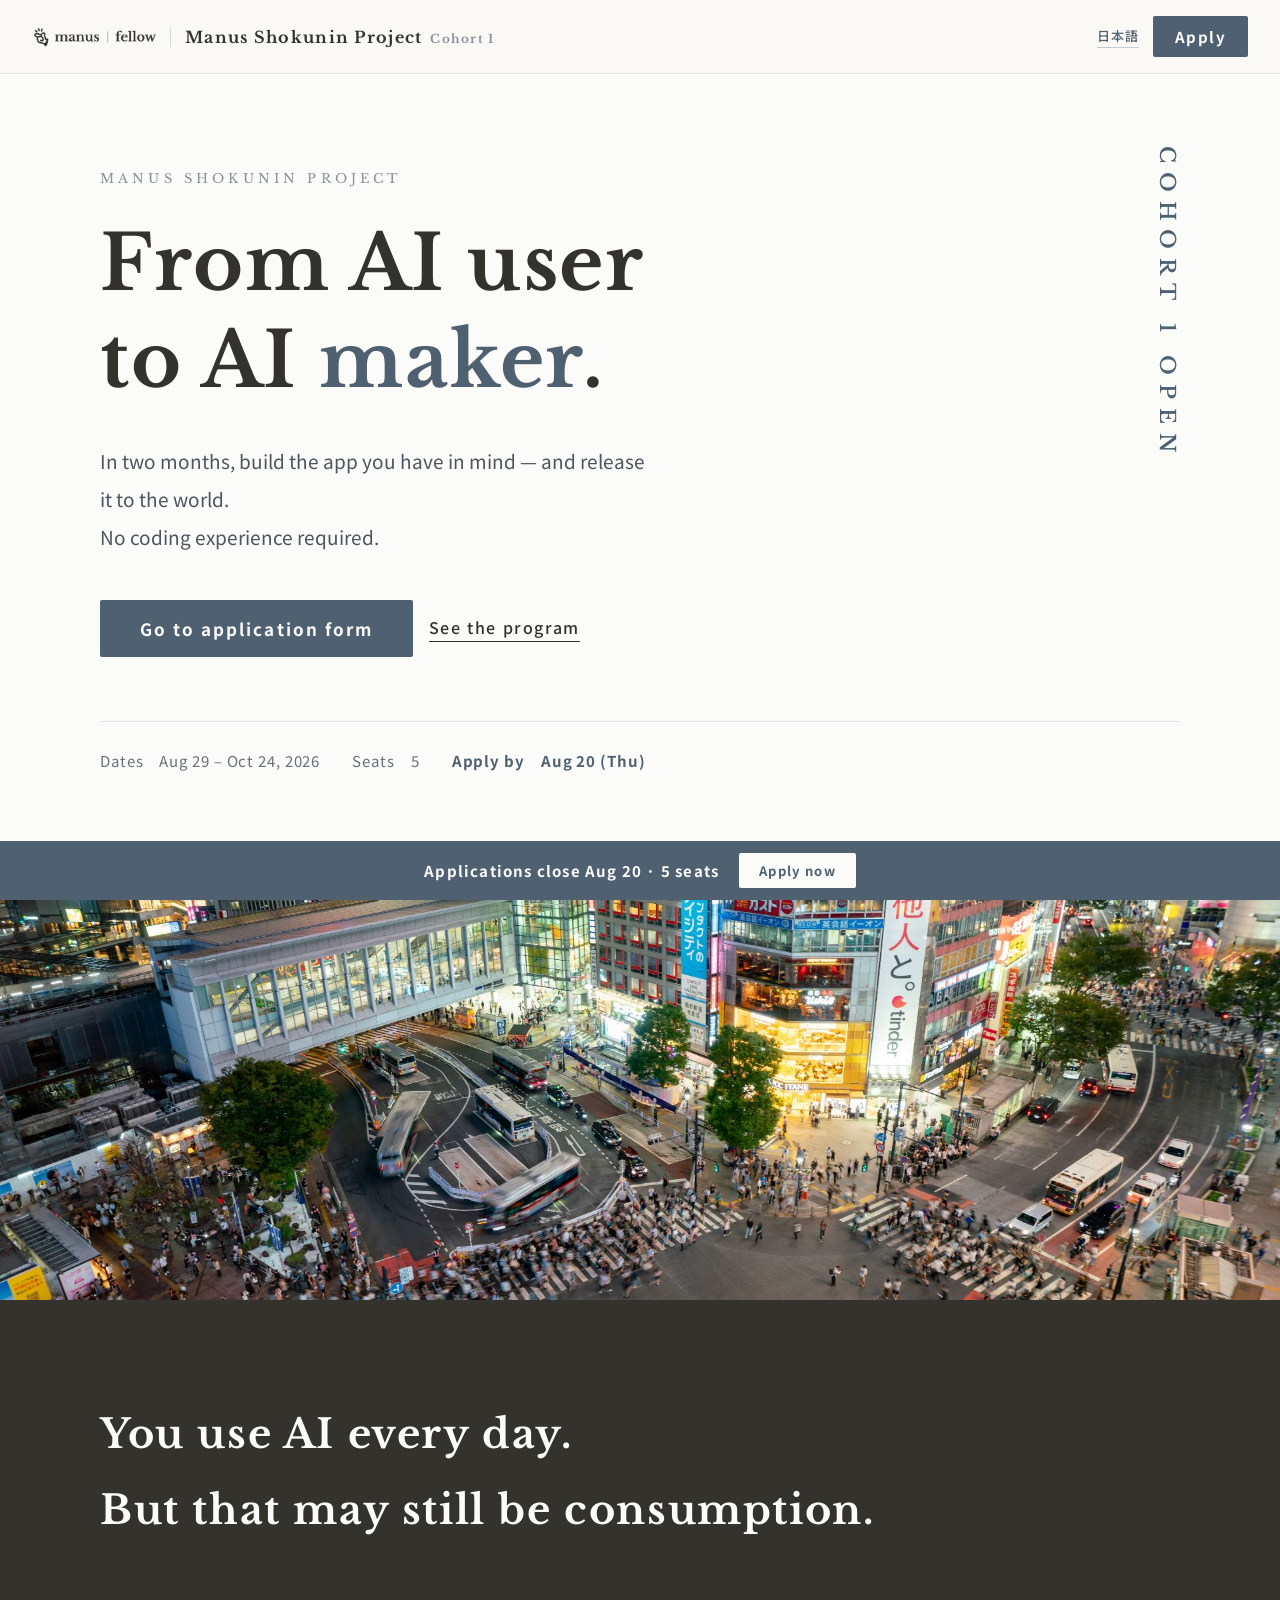
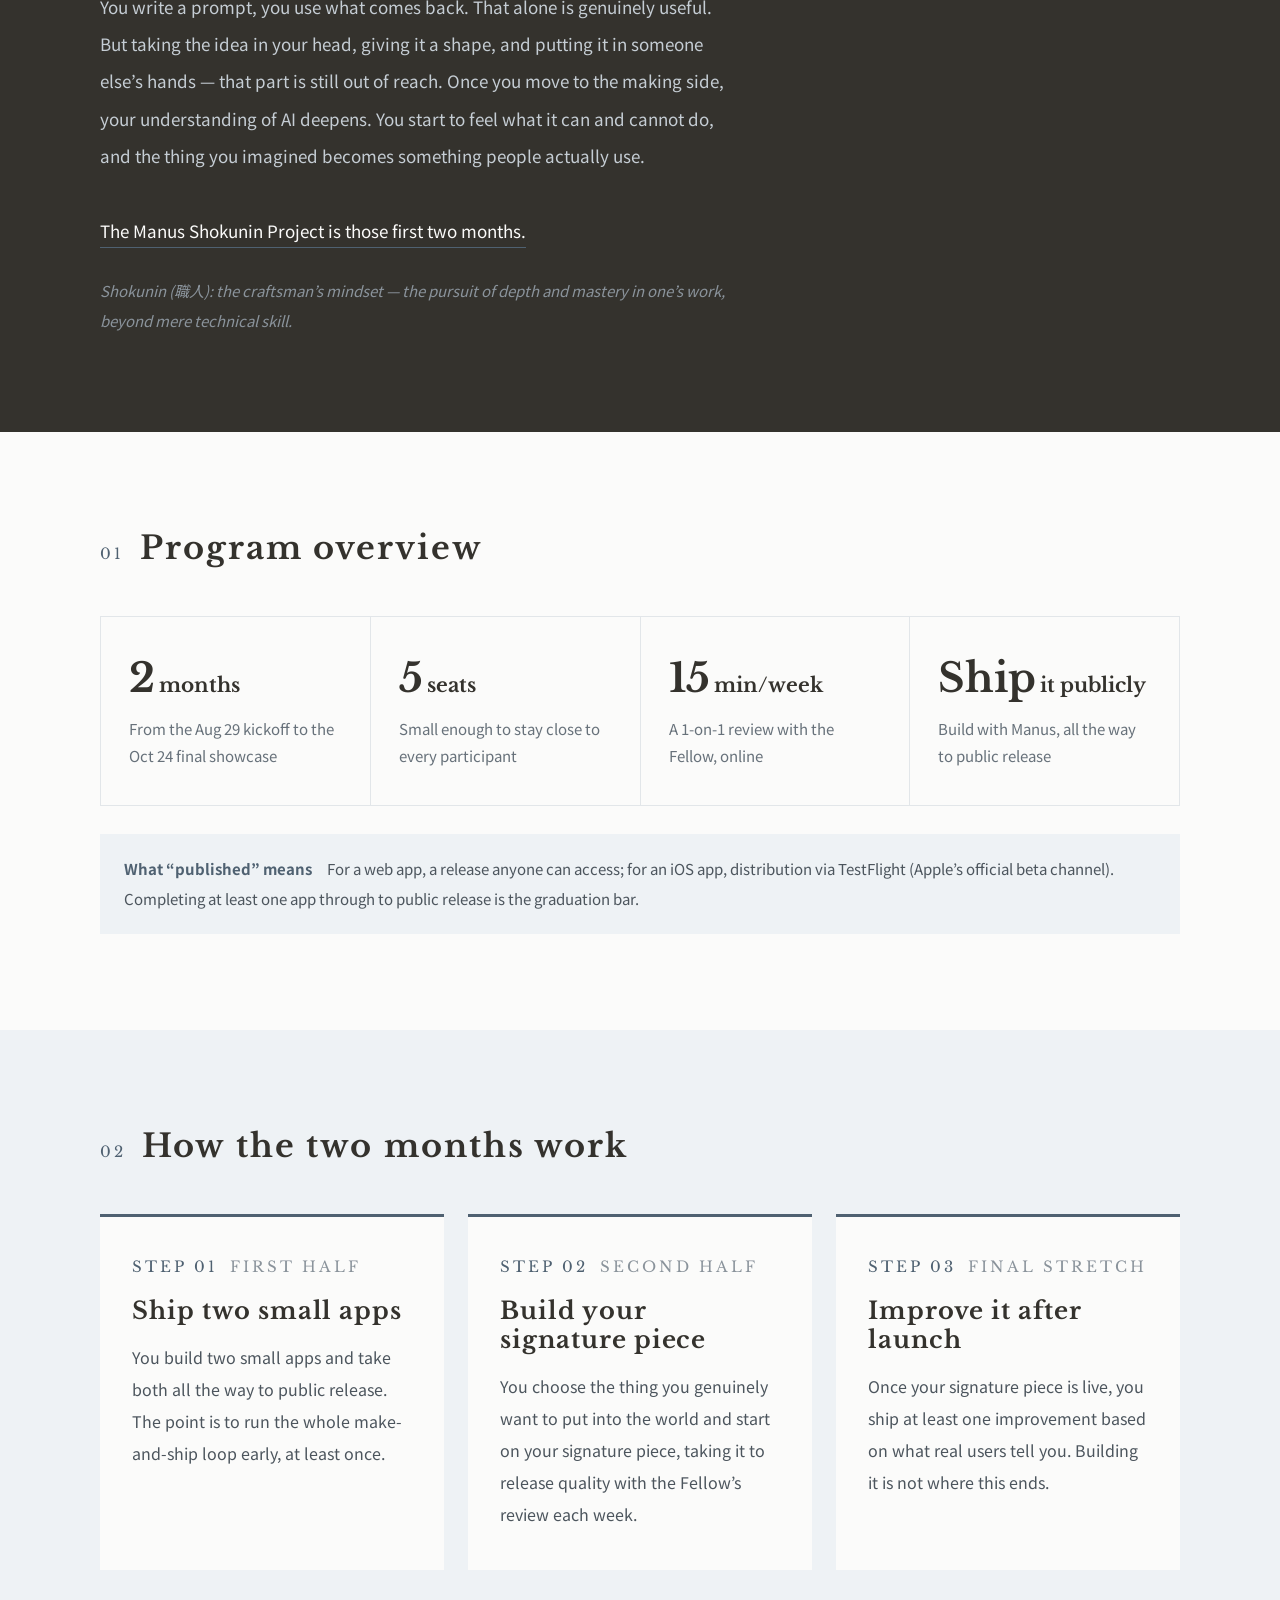
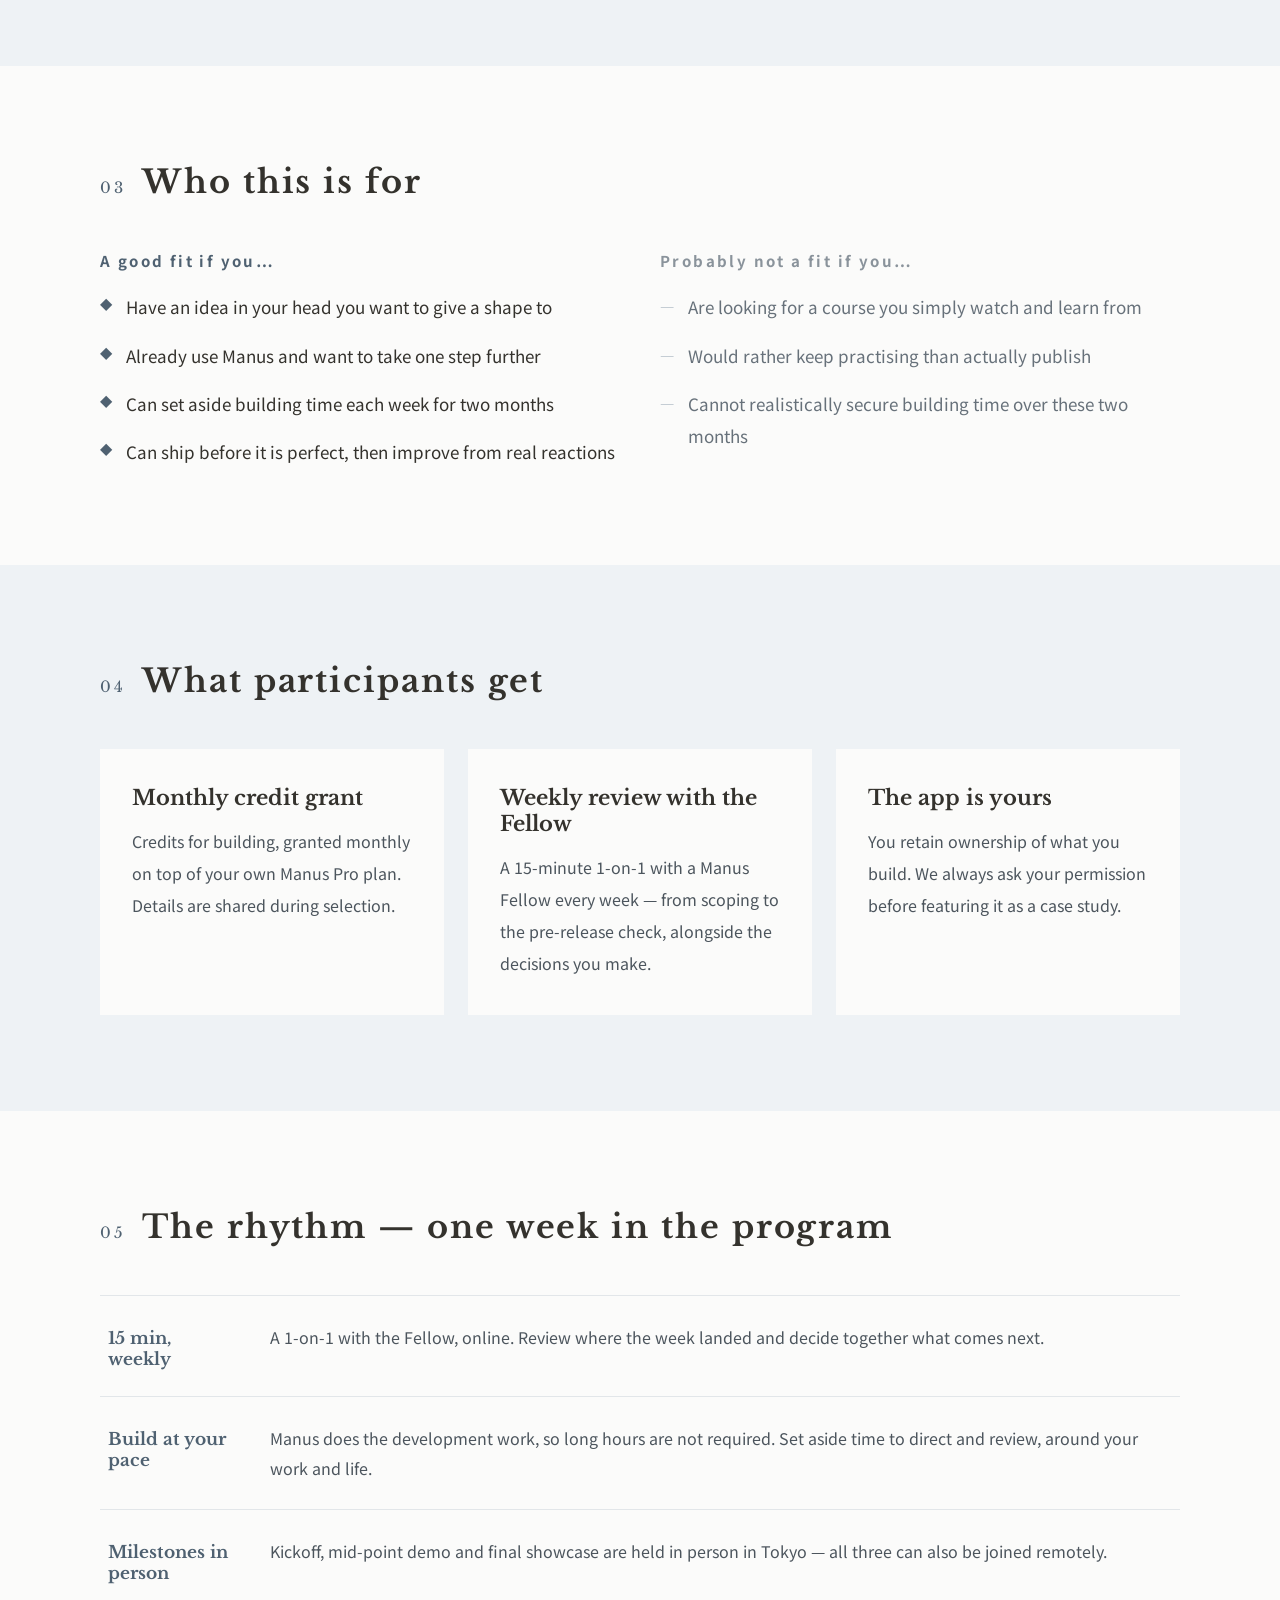
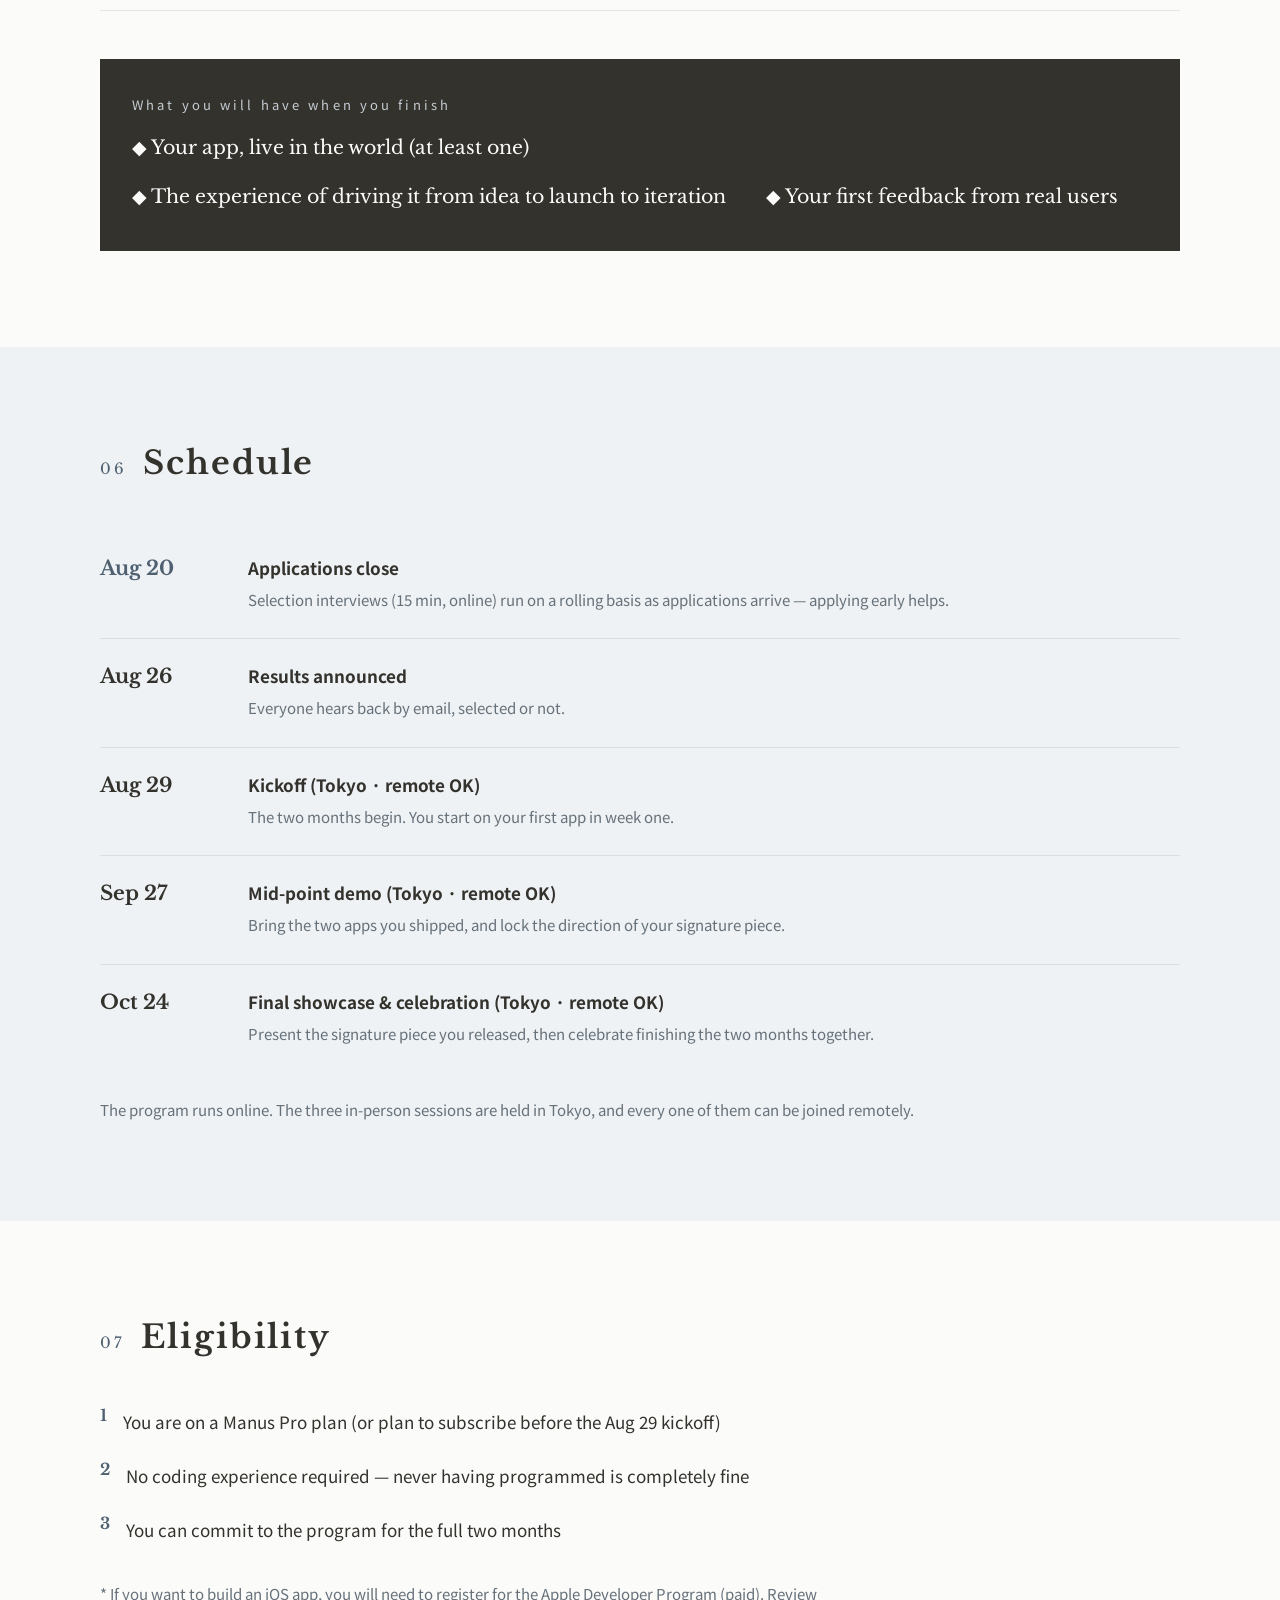
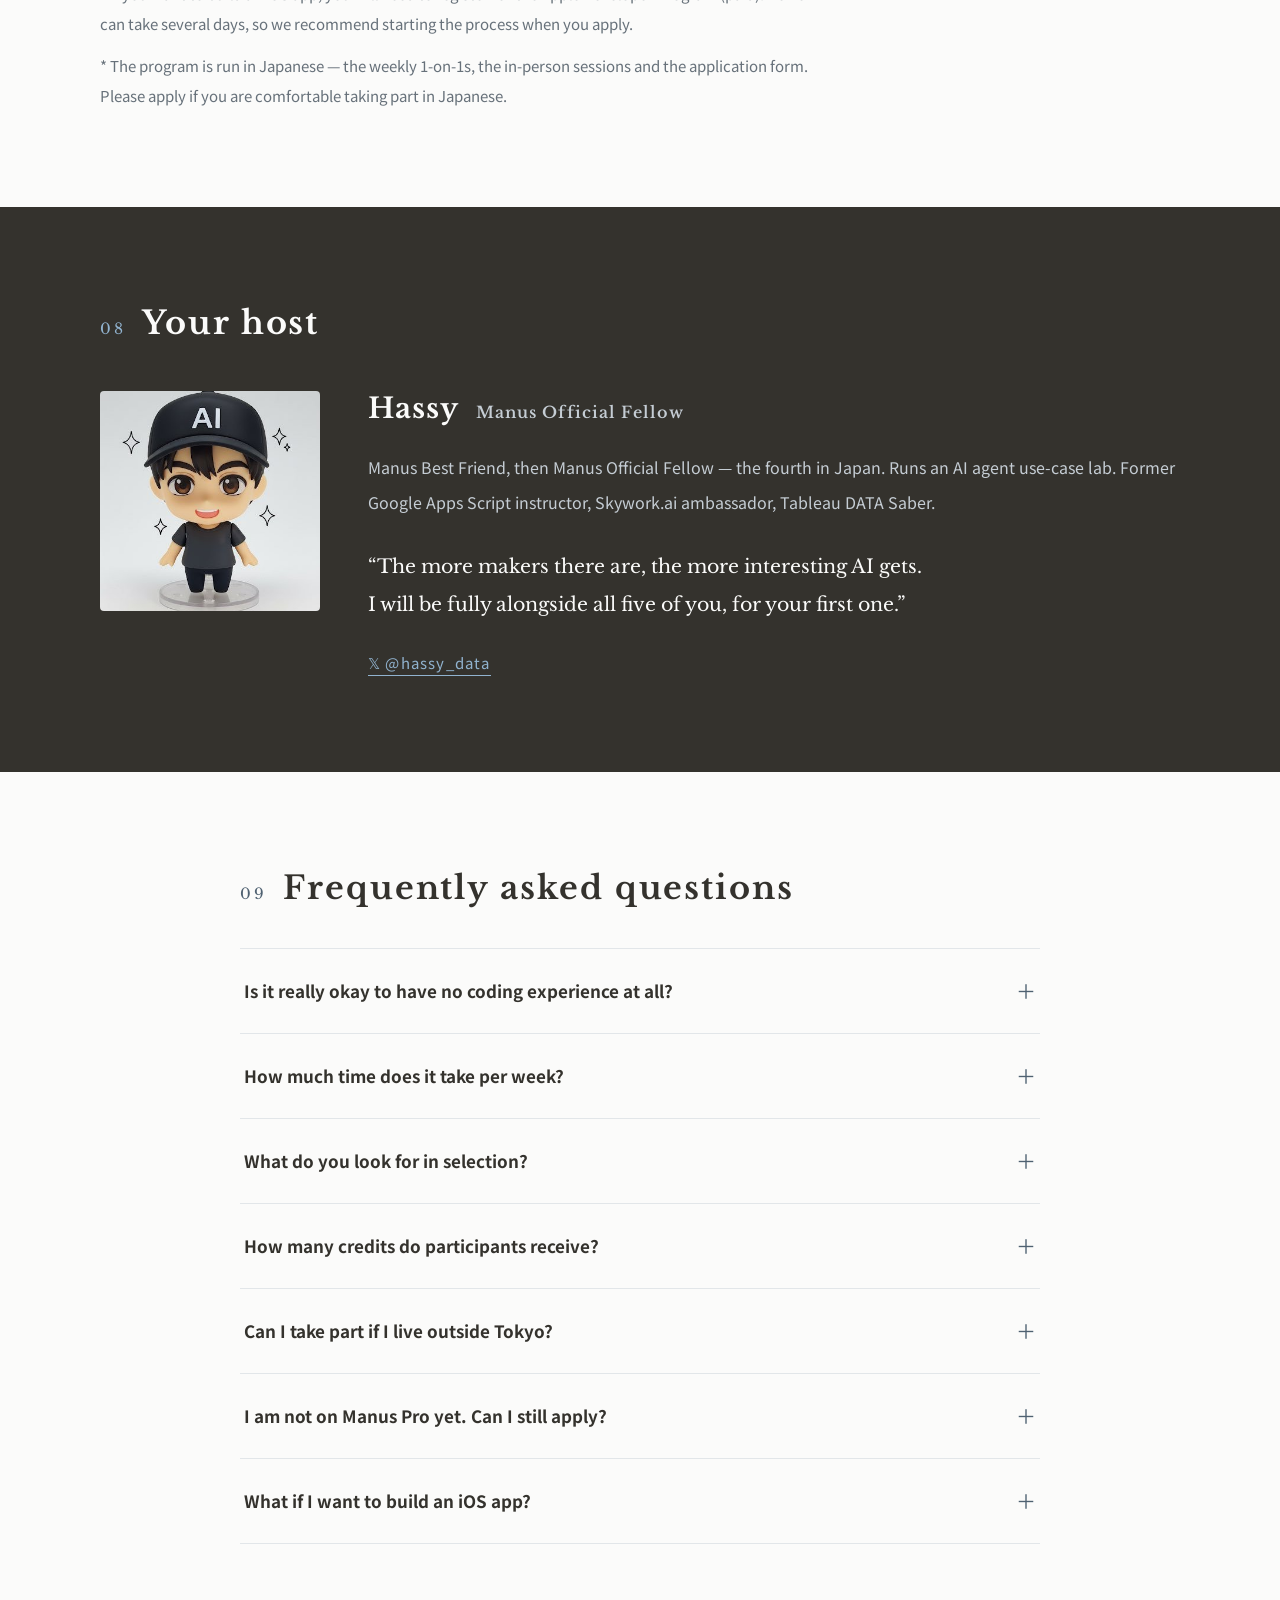
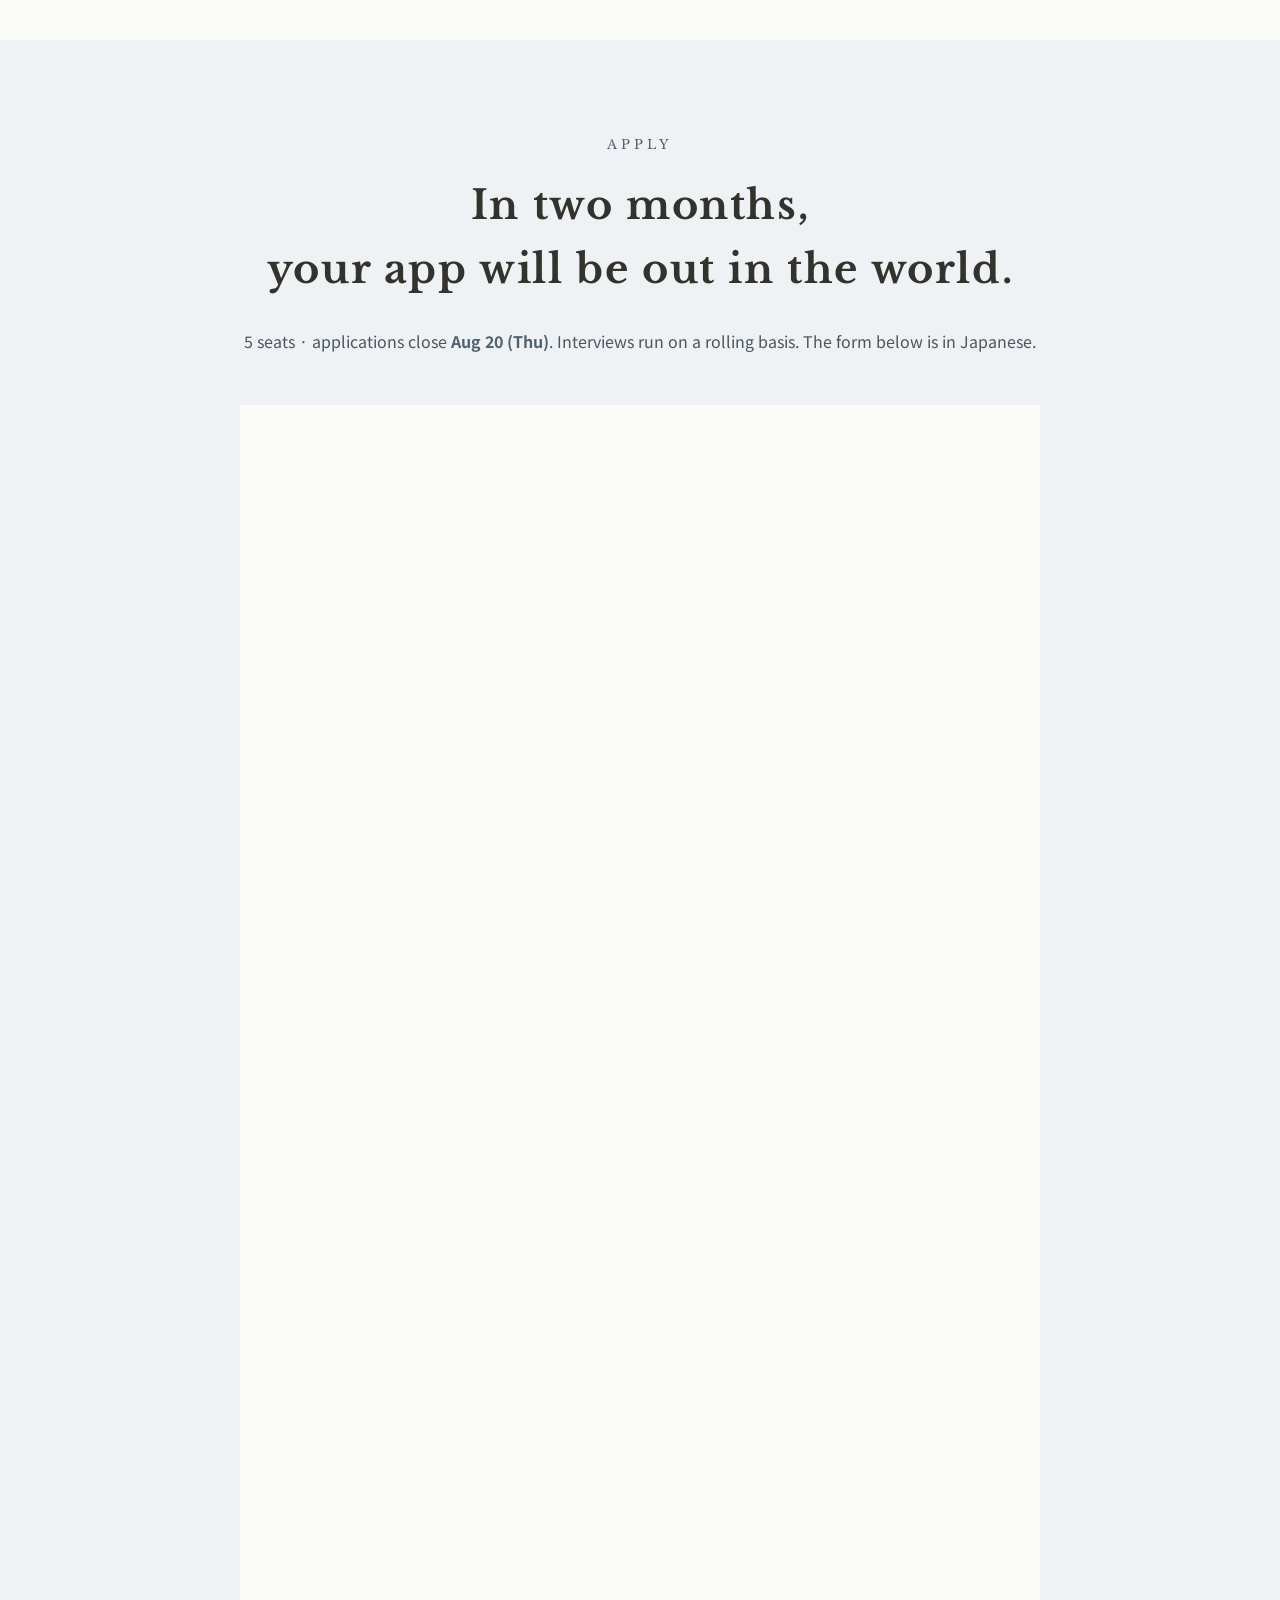
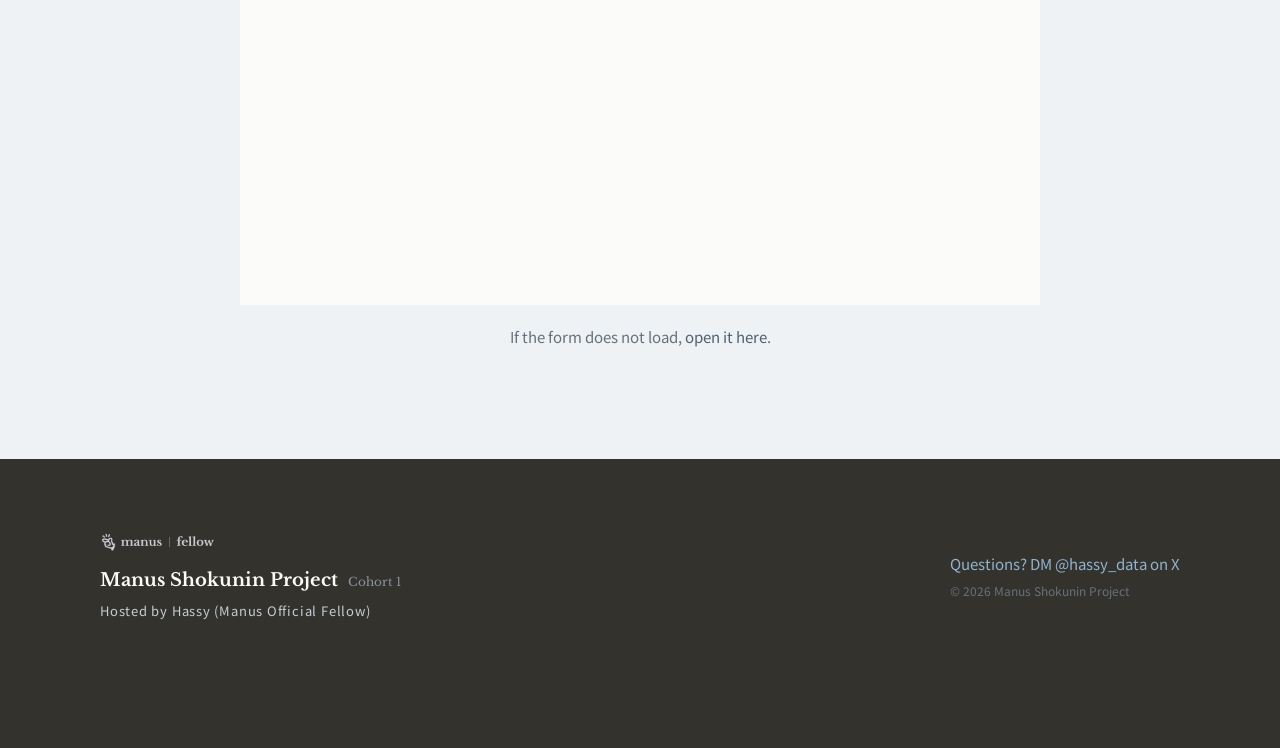
==== en/index.html @ e43faadc "英語版ページを追加し、言語切替を設置（Manus側リクエスト対応） - en/index.html: 全セクションの英語版を追加。提出済み英語提案書の用語に統一   （signature piece " ====
<!DOCTYPE html>
<html lang="en">
<head>
<meta charset="utf-8">
<meta name="viewport" content="width=device-width, initial-scale=1">
<title>Manus Shokunin Project (Cohort 1) — Build an app in two months, and ship it</title>
<meta name="description" content="No coding experience needed. A small-cohort program (5 seats) where you build an app with Manus over two months and ship it publicly. Applications close Aug 20.">
<!-- OGP: デプロイ後、og:url と og:image を公開URLの絶対URLに書き換えること -->
<meta property="og:type" content="website">
<meta property="og:title" content="Manus Shokunin Project (Cohort 1) — Build an app in two months, and ship it">
<meta property="og:description" content="No coding experience needed. A small-cohort program (5 seats) where you build an app with Manus over two months and ship it publicly. Applications close Aug 20.">
<meta property="og:url" content="https://haassy.github.io/shokunin-lp/en/">
<meta property="og:image" content="https://haassy.github.io/shokunin-lp/assets/og-image.jpg">
<meta name="twitter:card" content="summary_large_image">
<link rel="icon" href="../assets/favicon.svg" type="image/svg+xml">
<link rel="preconnect" href="https://fonts.googleapis.com">
<link rel="preconnect" href="https://fonts.gstatic.com" crossorigin>
<link rel="stylesheet" href="https://fonts.googleapis.com/css2?family=Shippori+Mincho+B1:wght@600;700;800&family=Noto+Sans+JP:wght@400;500;700&family=Libre+Baskerville:wght@400;700&display=swap">
<style>
html { scroll-behavior: smooth; }
body { margin: 0; background: #FBFBFA; color: #34322D; font-family: 'Noto Sans JP', sans-serif; -webkit-font-smoothing: antialiased; }
a { color: #4F6171; text-decoration: none; }
a:hover { color: #3A4855; }
details > summary { list-style: none; cursor: pointer; }
details > summary::-webkit-details-marker { display: none; }
details[open] .faq-plus { transform: rotate(45deg); }
@media (max-width: 860px) {
  .hero-vertical { display: none; }
  .hero-h1 { padding-right: 0 !important; }
}
@media (max-width: 640px) {
  [style*="padding: 96px 32px"], [style*="padding:96px 32px"] { padding: 56px 20px !important; }
  [style*="padding: 56px 32px"], [style*="padding:56px 32px"] { padding: 40px 20px !important; }
  .site-header { padding: 12px 20px !important; }
  .header-logo, .header-divider { display: none !important; }
  .header-title { font-size: 15px !important; }
  .header-cta { padding: 8px 14px !important; font-size: 12px !important; }
  [style*="position: fixed; bottom: 0"] { gap: 12px !important; padding: 10px 12px !important; }
  [style*="position: fixed; bottom: 0"] span { font-size: 13px !important; }
  [style*="position: fixed; bottom: 0"] a { padding: 8px 14px !important; font-size: 12px !important; white-space: nowrap; }
}
.faq-plus { transition: transform .2s ease; }
[style*="Shippori Mincho"] { font-family: 'Libre Baskerville', Georgia, serif !important; }

[hidden] { display: none !important; }
.header-cta:hover, .btn-dark:hover { background: #3A4855 !important; color: #FBFBFA !important; }
.btn-light:hover { background: #EEF2F5 !important; color: #3A4855 !important; }
.link-underline:hover { color: #4F6171 !important; border-bottom-color: #4F6171 !important; }
.link-light:hover { color: #FBFBFA !important; border-bottom-color: #FBFBFA !important; }
</style>
</head>
<body>
<div style="min-width: 320px">

<!-- ナビ -->
<header class="site-header" style="position: sticky; top: 0; z-index: 50; display: flex; align-items: center; justify-content: space-between; gap: 16px; padding: 16px 32px; background: rgba(250,249,246,.92); backdrop-filter: blur(8px); border-bottom: 1px solid #E2E6E9">
  <div style="display: flex; align-items: center; gap: 14px">
    <img class="header-logo" src="../assets/manus-fellow-logo.png" alt="manus | fellow" style="height: 24px; width: auto; display: block">
    <span class="header-divider" style="width: 1px; height: 20px; background: #D4DADE"></span>
    <span class="header-title" style="font-family: 'Shippori Mincho B1', serif; font-weight: 700; font-size: 16px; letter-spacing: .08em; white-space: nowrap">Manus Shokunin Project<span style="margin-left: 8px; font-size: 12px; color: #8A939B">Cohort 1</span></span>
  </div>
  <div style="display: flex; align-items: center; gap: 14px; flex-shrink: 0">
    <a href="../" class="link-underline" style="font-size: 13px; font-weight: 500; letter-spacing: .06em; color: #4F6171; border-bottom: 1px solid #C5CDD4; padding-bottom: 2px; white-space: nowrap">日本語</a>
    <a class="header-cta" href="#apply" style="display: inline-block; flex-shrink: 0; background: #4F6171; color: #FBFBFA; font-size: 15px; font-weight: 700; letter-spacing: .1em; padding: 10px 22px; border-radius: 2px">Apply</a>
  </div>
</header>

<!-- ヒーロー -->
<section data-screen-label="ヒーロー" style="position: relative; max-width: 1080px; margin: 0 auto; padding: 96px 32px 88px; overflow: hidden">
  <div class="hero-vertical" style="position: absolute; top: 72px; right: 32px; writing-mode: vertical-rl; font-family: 'Shippori Mincho B1', serif; font-size: 21px; font-weight: 600; letter-spacing: .42em; color: #4F6171">COHORT 1 OPEN</div>
  <p style="margin: 0 0 28px; font-family: 'Libre Baskerville', serif; font-size: 13px; letter-spacing: .32em; color: #8A939B">MANUS SHOKUNIN PROJECT</p>
  <h1 class="hero-h1" style="margin: 0; padding-right: 72px; font-family: 'Shippori Mincho B1', serif; font-weight: 800; font-size: clamp(40px, 7vw, 76px); line-height: 1.28; letter-spacing: .02em; text-wrap: pretty">From AI user<br>to AI <span style="color: #4F6171">maker</span>.</h1>
  <p style="margin: 32px 0 0; max-width: 560px; font-size: 19px; line-height: 2; color: #4C555D">In two months, build the app you have in mind — and release it to the world.<br>No coding experience required.</p>
  <div style="display: flex; flex-wrap: wrap; align-items: center; gap: 16px; margin-top: 44px">
    <a href="#apply" class="btn-dark" style="display: inline-block; background: #4F6171; color: #FBFBFA; font-size: 17px; font-weight: 700; letter-spacing: .12em; padding: 16px 40px; border-radius: 2px">Go to application form</a>
    <a href="#about" class="link-underline" style="display: inline-block; font-size: 16px; font-weight: 500; letter-spacing: .1em; color: #34322D; border-bottom: 1px solid #34322D; padding-bottom: 2px">See the program</a>
  </div>
  <div style="display: flex; flex-wrap: wrap; gap: 32px; margin-top: 64px; padding-top: 28px; border-top: 1px solid #E2E6E9; font-size: 15px; color: #67717A; letter-spacing: .06em">
    <span>Dates　Aug 29 – Oct 24, 2026</span>
    <span>Seats　5</span>
    <span style="color: #4F6171; font-weight: 700">Apply by　Aug 20 (Thu)</span>
  </div>
</section>

<!-- 銅版画イメージ -->
<div data-screen-label="ヒーロービジュアル" style="border-top: 1px solid #E2E6E9">
  <img src="../assets/hero-shibuya.jpg" alt="Shibuya Scramble Crossing" style="display: block; width: 100%; height: 440px; object-fit: cover">
</div>

<!-- マニフェスト -->
<section data-screen-label="マニフェスト" style="background: #34322D; color: #FBFBFA">
  <div style="max-width: 1080px; margin: 0 auto; padding: 96px 32px">
    <p style="margin: 0; font-family: 'Shippori Mincho B1', serif; font-size: clamp(26px, 3.8vw, 40px); font-weight: 700; line-height: 1.9; letter-spacing: .04em; text-wrap: pretty">You use AI every day.<br>But that may still be consumption.</p>
    <p style="margin: 40px 0 0; max-width: 640px; font-size: 17px; line-height: 2.2; color: #C5CDD4">You write a prompt, you use what comes back. That alone is genuinely useful. But taking the idea in your head, giving it a shape, and putting it in someone else’s hands — that part is still out of reach. Once you move to the making side, your understanding of AI deepens. You start to feel what it can and cannot do, and the thing you imagined becomes something people actually use.</p>
    <p style="margin: 40px 0 0; font-size: 17px; line-height: 2; color: #FBFBFA"><span style="border-bottom: 1px solid #4F6171; padding-bottom: 4px">The Manus Shokunin Project is those first two months.</span></p>
    <p style="margin: 28px 0 0; max-width: 640px; font-size: 15px; line-height: 2; color: #8A939B; font-style: italic">Shokunin (職人): the craftsman’s mindset — the pursuit of depth and mastery in one’s work, beyond mere technical skill.</p>
  </div>
</section>

<!-- 01 概要 -->
<section id="about" data-screen-label="概要" style="max-width: 1080px; margin: 0 auto; padding: 96px 32px">
  <div style="display: flex; align-items: baseline; gap: 16px; margin-bottom: 48px">
    <span style="font-family: 'Libre Baskerville', serif; font-size: 15px; color: #4F6171; letter-spacing: .2em">01</span>
    <h2 style="margin: 0; font-family: 'Shippori Mincho B1', serif; font-size: 32px; font-weight: 700; letter-spacing: .06em">Program overview</h2>
  </div>
  <div style="display: grid; grid-template-columns: repeat(auto-fit, minmax(200px, 1fr)); gap: 1px; background: #E2E6E9; border: 1px solid #E2E6E9">
    <div style="background: #FBFBFA; padding: 36px 28px">
      <p style="margin: 0; font-family: 'Shippori Mincho B1', serif; font-size: 40px; font-weight: 800">2<span style="font-size: 20px; margin-left: 4px">months</span></p>
      <p style="margin: 12px 0 0; font-size: 15px; color: #67717A; line-height: 1.8">From the Aug 29 kickoff to the Oct 24 final showcase</p>
    </div>
    <div style="background: #FBFBFA; padding: 36px 28px">
      <p style="margin: 0; font-family: 'Shippori Mincho B1', serif; font-size: 40px; font-weight: 800">5<span style="font-size: 20px; margin-left: 4px">seats</span></p>
      <p style="margin: 12px 0 0; font-size: 15px; color: #67717A; line-height: 1.8">Small enough to stay close to every participant</p>
    </div>
    <div style="background: #FBFBFA; padding: 36px 28px">
      <p style="margin: 0; font-family: 'Shippori Mincho B1', serif; font-size: 40px; font-weight: 800">15<span style="font-size: 20px; margin-left: 4px">min/week</span></p>
      <p style="margin: 12px 0 0; font-size: 15px; color: #67717A; line-height: 1.8">A 1-on-1 review with the Fellow, online</p>
    </div>
    <div style="background: #FBFBFA; padding: 36px 28px">
      <p style="margin: 0; font-family: 'Shippori Mincho B1', serif; font-size: 40px; font-weight: 800">Ship<span style="font-size: 20px; margin-left: 4px">it publicly</span></p>
      <p style="margin: 12px 0 0; font-size: 15px; color: #67717A; line-height: 1.8">Build with Manus, all the way to public release</p>
    </div>
  </div>
  <p style="margin: 28px 0 0; padding: 20px 24px; background: #EEF2F5; font-size: 15px; line-height: 2; color: #4C555D"><strong style="color: #4F6171">What “published” means</strong>　For a web app, a release anyone can access; for an iOS app, distribution via TestFlight (Apple’s official beta channel). Completing at least one app through to public release is the graduation bar.</p>
</section>

<!-- 02 進め方 -->
<section data-screen-label="進め方" style="background: #EEF2F5">
  <div style="max-width: 1080px; margin: 0 auto; padding: 96px 32px">
    <div style="display: flex; align-items: baseline; gap: 16px; margin-bottom: 48px">
      <span style="font-family: 'Libre Baskerville', serif; font-size: 15px; color: #4F6171; letter-spacing: .2em">02</span>
      <h2 style="margin: 0; font-family: 'Shippori Mincho B1', serif; font-size: 32px; font-weight: 700; letter-spacing: .06em">How the two months work</h2>
    </div>
    <div style="display: grid; grid-template-columns: repeat(auto-fit, minmax(260px, 1fr)); gap: 24px">
      <div style="background: #FBFBFA; padding: 40px 32px; border-top: 3px solid #4F6171">
        <p style="margin: 0; font-family: 'Libre Baskerville', serif; font-size: 15px; color: #4F6171; letter-spacing: .2em">STEP 01<span style="margin-left: 12px; color: #8A939B">FIRST HALF</span></p>
        <h3 style="margin: 20px 0 0; font-family: 'Shippori Mincho B1', serif; font-size: 24px; font-weight: 700; letter-spacing: .04em">Ship two small apps</h3>
        <p style="margin: 16px 0 0; font-size: 16px; line-height: 2; color: #4C555D">You build two small apps and take both all the way to public release. The point is to run the whole make-and-ship loop early, at least once.</p>
      </div>
      <div style="background: #FBFBFA; padding: 40px 32px; border-top: 3px solid #4F6171">
        <p style="margin: 0; font-family: 'Libre Baskerville', serif; font-size: 15px; color: #4F6171; letter-spacing: .2em">STEP 02<span style="margin-left: 12px; color: #8A939B">SECOND HALF</span></p>
        <h3 style="margin: 20px 0 0; font-family: 'Shippori Mincho B1', serif; font-size: 24px; font-weight: 700; letter-spacing: .04em">Build your signature piece</h3>
        <p style="margin: 16px 0 0; font-size: 16px; line-height: 2; color: #4C555D">You choose the thing you genuinely want to put into the world and start on your signature piece, taking it to release quality with the Fellow’s review each week.</p>
      </div>
      <div style="background: #FBFBFA; padding: 40px 32px; border-top: 3px solid #4F6171">
        <p style="margin: 0; font-family: 'Libre Baskerville', serif; font-size: 15px; color: #4F6171; letter-spacing: .2em">STEP 03<span style="margin-left: 12px; color: #8A939B">FINAL STRETCH</span></p>
        <h3 style="margin: 20px 0 0; font-family: 'Shippori Mincho B1', serif; font-size: 24px; font-weight: 700; letter-spacing: .04em">Improve it after launch</h3>
        <p style="margin: 16px 0 0; font-size: 16px; line-height: 2; color: #4C555D">Once your signature piece is live, you ship at least one improvement based on what real users tell you. Building it is not where this ends.</p>
      </div>
    </div>
  </div>
</section>

<!-- 03 こんな人に -->
<section data-screen-label="こんな人に" style="max-width: 1080px; margin: 0 auto; padding: 96px 32px">
  <div style="display: flex; align-items: baseline; gap: 16px; margin-bottom: 48px">
    <span style="font-family: 'Libre Baskerville', serif; font-size: 15px; color: #4F6171; letter-spacing: .2em">03</span>
    <h2 style="margin: 0; font-family: 'Shippori Mincho B1', serif; font-size: 32px; font-weight: 700; letter-spacing: .06em">Who this is for</h2>
  </div>
  <div style="display: grid; grid-template-columns: repeat(auto-fit, minmax(320px, 1fr)); gap: 40px">
    <div>
      <p style="margin: 0 0 20px; font-size: 15px; font-weight: 700; letter-spacing: .16em; color: #4F6171">A good fit if you…</p>
      <div style="display: flex; flex-direction: column; gap: 16px">
        <div style="display: flex; gap: 14px; align-items: flex-start"><span style="flex-shrink: 0; margin-top: 2px; color: #4F6171; font-family: 'Shippori Mincho B1', serif">◆</span><p style="margin: 0; font-size: 17px; line-height: 1.9">Have an idea in your head you want to give a shape to</p></div>
        <div style="display: flex; gap: 14px; align-items: flex-start"><span style="flex-shrink: 0; margin-top: 2px; color: #4F6171; font-family: 'Shippori Mincho B1', serif">◆</span><p style="margin: 0; font-size: 17px; line-height: 1.9">Already use Manus and want to take one step further</p></div>
        <div style="display: flex; gap: 14px; align-items: flex-start"><span style="flex-shrink: 0; margin-top: 2px; color: #4F6171; font-family: 'Shippori Mincho B1', serif">◆</span><p style="margin: 0; font-size: 17px; line-height: 1.9">Can set aside building time each week for two months</p></div>
        <div style="display: flex; gap: 14px; align-items: flex-start"><span style="flex-shrink: 0; margin-top: 2px; color: #4F6171; font-family: 'Shippori Mincho B1', serif">◆</span><p style="margin: 0; font-size: 17px; line-height: 1.9">Can ship before it is perfect, then improve from real reactions</p></div>
      </div>
    </div>
    <div>
      <p style="margin: 0 0 20px; font-size: 15px; font-weight: 700; letter-spacing: .16em; color: #8A939B">Probably not a fit if you…</p>
      <div style="display: flex; flex-direction: column; gap: 16px">
        <div style="display: flex; gap: 14px; align-items: flex-start"><span style="flex-shrink: 0; margin-top: 2px; color: #C5CDD4">—</span><p style="margin: 0; font-size: 17px; line-height: 1.9; color: #67717A">Are looking for a course you simply watch and learn from</p></div>
        <div style="display: flex; gap: 14px; align-items: flex-start"><span style="flex-shrink: 0; margin-top: 2px; color: #C5CDD4">—</span><p style="margin: 0; font-size: 17px; line-height: 1.9; color: #67717A">Would rather keep practising than actually publish</p></div>
        <div style="display: flex; gap: 14px; align-items: flex-start"><span style="flex-shrink: 0; margin-top: 2px; color: #C5CDD4">—</span><p style="margin: 0; font-size: 17px; line-height: 1.9; color: #67717A">Cannot realistically secure building time over these two months</p></div>
      </div>
    </div>
  </div>
</section>

<!-- 04 提供するもの -->
<section data-screen-label="提供するもの" style="background: #EEF2F5">
  <div style="max-width: 1080px; margin: 0 auto; padding: 96px 32px">
    <div style="display: flex; align-items: baseline; gap: 16px; margin-bottom: 48px">
      <span style="font-family: 'Libre Baskerville', serif; font-size: 15px; color: #4F6171; letter-spacing: .2em">04</span>
      <h2 style="margin: 0; font-family: 'Shippori Mincho B1', serif; font-size: 32px; font-weight: 700; letter-spacing: .06em">What participants get</h2>
    </div>
    <div style="display: grid; grid-template-columns: repeat(auto-fit, minmax(280px, 1fr)); gap: 24px">
      <div style="background: #FBFBFA; padding: 36px 32px">
        <h3 style="margin: 0; font-family: 'Shippori Mincho B1', serif; font-size: 21px; font-weight: 700">Monthly credit grant</h3>
        <p style="margin: 14px 0 0; font-size: 16px; line-height: 2; color: #4C555D">Credits for building, granted monthly on top of your own Manus Pro plan. Details are shared during selection.</p>
      </div>
      <div style="background: #FBFBFA; padding: 36px 32px">
        <h3 style="margin: 0; font-family: 'Shippori Mincho B1', serif; font-size: 21px; font-weight: 700">Weekly review with the Fellow</h3>
        <p style="margin: 14px 0 0; font-size: 16px; line-height: 2; color: #4C555D">A 15-minute 1-on-1 with a Manus Fellow every week — from scoping to the pre-release check, alongside the decisions you make.</p>
      </div>
      <div style="background: #FBFBFA; padding: 36px 32px">
        <h3 style="margin: 0; font-family: 'Shippori Mincho B1', serif; font-size: 21px; font-weight: 700">The app is yours</h3>
        <p style="margin: 14px 0 0; font-size: 16px; line-height: 2; color: #4C555D">You retain ownership of what you build. We always ask your permission before featuring it as a case study.</p>
      </div>
    </div>
  </div>
</section>

<!-- 05 参加の1週間 -->
<section data-screen-label="参加の1週間" style="max-width: 1080px; margin: 0 auto; padding: 96px 32px">
  <div style="display: flex; align-items: baseline; gap: 16px; margin-bottom: 48px">
    <span style="font-family: 'Libre Baskerville', serif; font-size: 15px; color: #4F6171; letter-spacing: .2em">05</span>
    <h2 style="margin: 0; font-family: 'Shippori Mincho B1', serif; font-size: 32px; font-weight: 700; letter-spacing: .06em">The rhythm — one week in the program</h2>
  </div>
  <div style="display: flex; flex-direction: column; border-top: 1px solid #E2E6E9">
    <div style="display: flex; flex-wrap: wrap; gap: 8px 32px; padding: 26px 8px; border-bottom: 1px solid #E2E6E9; align-items: baseline">
      <span style="flex-shrink: 0; width: 130px; font-family: 'Shippori Mincho B1', serif; font-size: 17px; font-weight: 700; color: #4F6171">15 min, weekly</span>
      <p style="margin: 0; flex: 1; min-width: 240px; font-size: 16px; line-height: 1.9; color: #4C555D">A 1-on-1 with the Fellow, online. Review where the week landed and decide together what comes next.</p>
    </div>
    <div style="display: flex; flex-wrap: wrap; gap: 8px 32px; padding: 26px 8px; border-bottom: 1px solid #E2E6E9; align-items: baseline">
      <span style="flex-shrink: 0; width: 130px; font-family: 'Shippori Mincho B1', serif; font-size: 17px; font-weight: 700; color: #4F6171">Build at your pace</span>
      <p style="margin: 0; flex: 1; min-width: 240px; font-size: 16px; line-height: 1.9; color: #4C555D">Manus does the development work, so long hours are not required. Set aside time to direct and review, around your work and life.</p>
    </div>
    <div style="display: flex; flex-wrap: wrap; gap: 8px 32px; padding: 26px 8px; border-bottom: 1px solid #E2E6E9; align-items: baseline">
      <span style="flex-shrink: 0; width: 130px; font-family: 'Shippori Mincho B1', serif; font-size: 17px; font-weight: 700; color: #4F6171">Milestones in person</span>
      <p style="margin: 0; flex: 1; min-width: 240px; font-size: 16px; line-height: 1.9; color: #4C555D">Kickoff, mid-point demo and final showcase are held in person in Tokyo — all three can also be joined remotely.</p>
    </div>
  </div>
  <div style="margin-top: 48px; padding: 36px 32px; background: #34322D; color: #FBFBFA">
    <p style="margin: 0 0 16px; font-size: 13px; letter-spacing: .24em; color: #C5CDD4">What you will have when you finish</p>
    <div style="display: flex; flex-wrap: wrap; gap: 12px 40px; font-family: 'Shippori Mincho B1', serif; font-size: 19px; line-height: 1.9">
      <span>◆ Your app, live in the world (at least one)</span>
      <span>◆ The experience of driving it from idea to launch to iteration</span>
      <span>◆ Your first feedback from real users</span>
    </div>
  </div>
</section>

<!-- 06 スケジュール -->
<section data-screen-label="スケジュール" style="background: #EEF2F5">
  <div style="max-width: 1080px; margin: 0 auto; padding: 96px 32px">
    <div style="display: flex; align-items: baseline; gap: 16px; margin-bottom: 48px">
      <span style="font-family: 'Libre Baskerville', serif; font-size: 15px; color: #4F6171; letter-spacing: .2em">06</span>
      <h2 style="margin: 0; font-family: 'Shippori Mincho B1', serif; font-size: 32px; font-weight: 700; letter-spacing: .06em">Schedule</h2>
    </div>
    <div style="display: flex; flex-direction: column">
      <div style="display: flex; gap: 28px; padding: 24px 0; border-bottom: 1px solid #D8DEE2; align-items: baseline">
        <span style="flex-shrink: 0; width: 120px; font-family: 'Shippori Mincho B1', serif; font-size: 20px; font-weight: 800; color: #4F6171">Aug 20</span>
        <div><p style="margin: 0; font-size: 17px; font-weight: 700">Applications close</p><p style="margin: 6px 0 0; font-size: 15px; line-height: 1.9; color: #67717A">Selection interviews (15 min, online) run on a rolling basis as applications arrive — applying early helps.</p></div>
      </div>
      <div style="display: flex; gap: 28px; padding: 24px 0; border-bottom: 1px solid #D8DEE2; align-items: baseline">
        <span style="flex-shrink: 0; width: 120px; font-family: 'Shippori Mincho B1', serif; font-size: 20px; font-weight: 800">Aug 26</span>
        <div><p style="margin: 0; font-size: 17px; font-weight: 700">Results announced</p><p style="margin: 6px 0 0; font-size: 15px; line-height: 1.9; color: #67717A">Everyone hears back by email, selected or not.</p></div>
      </div>
      <div style="display: flex; gap: 28px; padding: 24px 0; border-bottom: 1px solid #D8DEE2; align-items: baseline">
        <span style="flex-shrink: 0; width: 120px; font-family: 'Shippori Mincho B1', serif; font-size: 20px; font-weight: 800">Aug 29</span>
        <div><p style="margin: 0; font-size: 17px; font-weight: 700">Kickoff (Tokyo · remote OK)</p><p style="margin: 6px 0 0; font-size: 15px; line-height: 1.9; color: #67717A">The two months begin. You start on your first app in week one.</p></div>
      </div>
      <div style="display: flex; gap: 28px; padding: 24px 0; border-bottom: 1px solid #D8DEE2; align-items: baseline">
        <span style="flex-shrink: 0; width: 120px; font-family: 'Shippori Mincho B1', serif; font-size: 20px; font-weight: 800">Sep 27</span>
        <div><p style="margin: 0; font-size: 17px; font-weight: 700">Mid-point demo (Tokyo · remote OK)</p><p style="margin: 6px 0 0; font-size: 15px; line-height: 1.9; color: #67717A">Bring the two apps you shipped, and lock the direction of your signature piece.</p></div>
      </div>
      <div style="display: flex; gap: 28px; padding: 24px 0; align-items: baseline">
        <span style="flex-shrink: 0; width: 120px; font-family: 'Shippori Mincho B1', serif; font-size: 20px; font-weight: 800">Oct 24</span>
        <div><p style="margin: 0; font-size: 17px; font-weight: 700">Final showcase &amp; celebration (Tokyo · remote OK)</p><p style="margin: 6px 0 0; font-size: 15px; line-height: 1.9; color: #67717A">Present the signature piece you released, then celebrate finishing the two months together.</p></div>
      </div>
    </div>
    <p style="margin: 24px 0 0; font-size: 15px; color: #67717A; line-height: 1.9">The program runs online. The three in-person sessions are held in Tokyo, and every one of them can be joined remotely.</p>
  </div>
</section>

<!-- 07 応募条件 -->
<section data-screen-label="応募条件" style="max-width: 1080px; margin: 0 auto; padding: 96px 32px">
  <div style="display: flex; align-items: baseline; gap: 16px; margin-bottom: 48px">
    <span style="font-family: 'Libre Baskerville', serif; font-size: 15px; color: #4F6171; letter-spacing: .2em">07</span>
    <h2 style="margin: 0; font-family: 'Shippori Mincho B1', serif; font-size: 32px; font-weight: 700; letter-spacing: .06em">Eligibility</h2>
  </div>
  <div style="display: flex; flex-direction: column; gap: 20px; max-width: 720px">
    <div style="display: flex; gap: 16px; align-items: flex-start"><span style="flex-shrink: 0; font-family: 'Shippori Mincho B1', serif; color: #4F6171; font-weight: 800">1</span><p style="margin: 0; font-size: 17px; line-height: 2">You are on a Manus Pro plan (or plan to subscribe before the Aug 29 kickoff)</p></div>
    <div style="display: flex; gap: 16px; align-items: flex-start"><span style="flex-shrink: 0; font-family: 'Shippori Mincho B1', serif; color: #4F6171; font-weight: 800">2</span><p style="margin: 0; font-size: 17px; line-height: 2">No coding experience required — never having programmed is completely fine</p></div>
    <div style="display: flex; gap: 16px; align-items: flex-start"><span style="flex-shrink: 0; font-family: 'Shippori Mincho B1', serif; color: #4F6171; font-weight: 800">3</span><p style="margin: 0; font-size: 17px; line-height: 2">You can commit to the program for the full two months</p></div>
  </div>
  <p style="margin: 32px 0 0; max-width: 720px; font-size: 15px; line-height: 2; color: #67717A">* If you want to build an iOS app, you will need to register for the Apple Developer Program (paid). Review can take several days, so we recommend starting the process when you apply.</p>
  <p style="margin: 12px 0 0; max-width: 720px; font-size: 15px; line-height: 2; color: #67717A">* The program is run in Japanese — the weekly 1-on-1s, the in-person sessions and the application form. Please apply if you are comfortable taking part in Japanese.</p>
</section>

<!-- 08 主催者 -->
<section data-screen-label="主催者" style="background: #34322D; color: #FBFBFA">
  <div style="max-width: 1080px; margin: 0 auto; padding: 96px 32px">
    <div style="display: flex; align-items: baseline; gap: 16px; margin-bottom: 48px">
      <span style="font-family: 'Libre Baskerville', serif; font-size: 15px; color: #91B3CF; letter-spacing: .2em">08</span>
      <h2 style="margin: 0; font-family: 'Shippori Mincho B1', serif; font-size: 32px; font-weight: 700; letter-spacing: .06em">Your host</h2>
    </div>
    <div style="display: flex; flex-wrap: wrap; gap: 48px; align-items: flex-start">
      <div style="flex-shrink: 0">
        <img src="../assets/hassy.jpg" alt="Hassy" style="width: 220px; height: 220px; object-fit: cover; border-radius: 4px; display: block">
      </div>
      <div style="flex: 1; min-width: 300px">
        <p style="margin: 0; font-family: 'Shippori Mincho B1', serif; font-size: 28px; font-weight: 800; letter-spacing: .04em">Hassy<span style="margin-left: 16px; font-size: 16px; font-weight: 600; color: #C5CDD4">Manus Official Fellow</span></p>
        <p style="margin: 24px 0 0; font-size: 16px; line-height: 2.2; color: #C5CDD4">Manus Best Friend, then Manus Official Fellow — the fourth in Japan. Runs an AI agent use-case lab. Former Google Apps Script instructor, Skywork.ai ambassador, Tableau DATA Saber.</p>
        <p style="margin: 28px 0 0; font-family: 'Shippori Mincho B1', serif; font-size: 19px; line-height: 2; color: #FBFBFA">“The more makers there are, the more interesting AI gets.<br>I will be fully alongside all five of you, for your first one.”</p>
        <a href="https://x.com/hassy_data" target="_blank" rel="noopener" class="link-light" style="display: inline-block; margin-top: 28px; font-size: 15px; letter-spacing: .08em; color: #91B3CF; border-bottom: 1px solid #91B3CF; padding-bottom: 2px">𝕏 @hassy_data</a>
      </div>
    </div>
  </div>
</section>

<!-- 09 FAQ -->
<section data-screen-label="FAQ" style="max-width: 800px; margin: 0 auto; padding: 96px 32px">
  <div style="display: flex; align-items: baseline; gap: 16px; margin-bottom: 40px">
    <span style="font-family: 'Libre Baskerville', serif; font-size: 15px; color: #4F6171; letter-spacing: .2em">09</span>
    <h2 style="margin: 0; font-family: 'Shippori Mincho B1', serif; font-size: 32px; font-weight: 700; letter-spacing: .06em">Frequently asked questions</h2>
  </div>
  <div style="display: flex; flex-direction: column; border-top: 1px solid #E2E6E9">
    <details style="border-bottom: 1px solid #E2E6E9">
      <summary style="display: flex; justify-content: space-between; align-items: center; gap: 16px; padding: 24px 4px; font-size: 17px; font-weight: 700; line-height: 1.8">Is it really okay to have no coding experience at all?<span class="faq-plus" style="flex-shrink: 0; color: #4F6171; font-size: 20px; font-weight: 400">＋</span></summary>
      <p style="margin: 0; padding: 0 4px 24px; font-size: 16px; line-height: 2; color: #4C555D">Yes. Manus does the development itself; your role is to decide what to build, direct it, and check the result. The Fellow supports you through the usual sticking points in the weekly 1-on-1.</p>
    </details>
    <details style="border-bottom: 1px solid #E2E6E9">
      <summary style="display: flex; justify-content: space-between; align-items: center; gap: 16px; padding: 24px 4px; font-size: 17px; font-weight: 700; line-height: 1.8">How much time does it take per week?<span class="faq-plus" style="flex-shrink: 0; color: #4F6171; font-size: 20px; font-weight: 400">＋</span></summary>
      <p style="margin: 0; padding: 0 4px 24px; font-size: 16px; line-height: 2; color: #4C555D">The only fixed commitment is the weekly 15-minute 1-on-1. Building happens at your own pace, though reaching public release does assume you keep carving out time. We will talk through your available hours in the interview.</p>
    </details>
    <details style="border-bottom: 1px solid #E2E6E9">
      <summary style="display: flex; justify-content: space-between; align-items: center; gap: 16px; padding: 24px 4px; font-size: 17px; font-weight: 700; line-height: 1.8">What do you look for in selection?<span class="faq-plus" style="flex-shrink: 0; color: #4F6171; font-size: 20px; font-weight: 400">＋</span></summary>
      <p style="margin: 0; padding: 0 4px 24px; font-size: 16px; line-height: 2; color: #4C555D">In a 15-minute online interview we ask about what you want to build, the time you can secure, and your intent to see it through to release. We weigh follow-through more heavily than existing skill.</p>
    </details>
    <details style="border-bottom: 1px solid #E2E6E9">
      <summary style="display: flex; justify-content: space-between; align-items: center; gap: 16px; padding: 24px 4px; font-size: 17px; font-weight: 700; line-height: 1.8">How many credits do participants receive?<span class="faq-plus" style="flex-shrink: 0; color: #4F6171; font-size: 20px; font-weight: 400">＋</span></summary>
      <p style="margin: 0; padding: 0 4px 24px; font-size: 16px; line-height: 2; color: #4C555D">Selected participants receive credits monthly, separate from their own Pro plan. The specifics are shared during selection.</p>
    </details>
    <details style="border-bottom: 1px solid #E2E6E9">
      <summary style="display: flex; justify-content: space-between; align-items: center; gap: 16px; padding: 24px 4px; font-size: 17px; font-weight: 700; line-height: 1.8">Can I take part if I live outside Tokyo?<span class="faq-plus" style="flex-shrink: 0; color: #4F6171; font-size: 20px; font-weight: 400">＋</span></summary>
      <p style="margin: 0; padding: 0 4px 24px; font-size: 16px; line-height: 2; color: #4C555D">Yes. The program is primarily online, and all three in-person sessions in Tokyo can be joined remotely.</p>
    </details>
    <details style="border-bottom: 1px solid #E2E6E9">
      <summary style="display: flex; justify-content: space-between; align-items: center; gap: 16px; padding: 24px 4px; font-size: 17px; font-weight: 700; line-height: 1.8">I am not on Manus Pro yet. Can I still apply?<span class="faq-plus" style="flex-shrink: 0; color: #4F6171; font-size: 20px; font-weight: 400">＋</span></summary>
      <p style="margin: 0; padding: 0 4px 24px; font-size: 16px; line-height: 2; color: #4C555D">Yes, as long as you plan to subscribe before the kickoff on Aug 29.</p>
    </details>
    <details style="border-bottom: 1px solid #E2E6E9">
      <summary style="display: flex; justify-content: space-between; align-items: center; gap: 16px; padding: 24px 4px; font-size: 17px; font-weight: 700; line-height: 1.8">What if I want to build an iOS app?<span class="faq-plus" style="flex-shrink: 0; color: #4F6171; font-size: 20px; font-weight: 400">＋</span></summary>
      <p style="margin: 0; padding: 0 4px 24px; font-size: 16px; line-height: 2; color: #4C555D">You will need to register for the Apple Developer Program (paid). Review can take several days, so we recommend starting when you apply.</p>
    </details>
  </div>
</section>

<!-- 10 応募 -->
<section id="apply" data-screen-label="応募フォーム" style="background: #EEF2F5">
  <div style="max-width: 800px; margin: 0 auto; padding: 96px 32px 112px">
    <p style="margin: 0 0 20px; text-align: center; font-family: 'Libre Baskerville', serif; font-size: 13px; letter-spacing: .32em; color: #4F6171">APPLY</p>
    <h2 style="margin: 0; text-align: center; font-family: 'Shippori Mincho B1', serif; font-size: clamp(28px, 4.4vw, 40px); font-weight: 800; line-height: 1.6; letter-spacing: .04em; text-wrap: pretty">In two months,<br>your app will be out in the world.</h2>
    <p style="margin: 24px 0 0; text-align: center; font-size: 16px; line-height: 2; color: #4C555D">5 seats · applications close <strong style="color: #4F6171">Aug 20 (Thu)</strong>. Interviews run on a rolling basis. The form below is in Japanese.</p>
    <div style="margin-top: 48px">
      <div data-when="form" hidden>
        <iframe style="width: 100%; height: 1500px; border: none; background: #FBFBFA" title="Application form"></iframe>
        <p style="margin: 16px 0 0; text-align: center; font-size: 15px; color: #67717A">If the form does not load, <a id="form-direct-link" href="#" target="_blank" rel="noopener">open it here</a>.</p>
      </div>
      <div data-when="noform">
        <div style="border: 1px dashed #C5CDD4; background: #FBFBFA; padding: 64px 32px; text-align: center">
          <p style="margin: 0; font-family: 'Shippori Mincho B1', serif; font-size: 19px; font-weight: 700; color: #8A939B">Application form (coming soon)</p>
          <p style="margin: 12px 0 0; font-size: 15px; line-height: 2; color: #8A939B">The application form is being prepared.<br>Please check back shortly.</p>
        </div>
      </div>
    </div>
  </div>
</section>

<!-- フッター -->
<footer style="background: #34322D; color: #C5CDD4">
  <div style="max-width: 1080px; margin: 0 auto; padding: 72px 32px 128px; display: flex; flex-wrap: wrap; gap: 24px 48px; align-items: center; justify-content: space-between">
    <div>
      <img src="../assets/manus-fellow-logo.png" alt="manus | fellow" style="height: 22px; width: auto; display: block; filter: invert(1)">
      <p style="margin: 16px 0 0; font-family: 'Shippori Mincho B1', serif; font-size: 18px; font-weight: 700; color: #FBFBFA">Manus Shokunin Project<span style="margin-left: 10px; font-size: 12px; font-weight: 400; color: #8A939B">Cohort 1</span></p>
      <p style="margin: 10px 0 0; font-size: 13px; letter-spacing: .06em">Hosted by Hassy (Manus Official Fellow)</p>
    </div>
    <div style="display: flex; flex-direction: column; gap: 8px; font-size: 15px">
      <a href="https://x.com/hassy_data" target="_blank" rel="noopener" class="link-light" style="color: #91B3CF">Questions? DM @hassy_data on X</a>
      <span style="font-size: 12px; color: #67717A">© 2026 Manus Shokunin Project</span>
    </div>
  </div>
</footer>

<!-- 締切バー -->
<div data-when="bar">
  <div style="position: fixed; bottom: 0; left: 0; right: 0; z-index: 60; display: flex; align-items: center; justify-content: center; gap: 20px; padding: 12px 24px; background: #4F6171; color: #FBFBFA">
    <span style="font-size: 15px; font-weight: 700; letter-spacing: .08em">Applications close Aug 20 · 5 seats</span>
    <a href="#apply" class="btn-light" style="display: inline-block; background: #FBFBFA; color: #4F6171; font-size: 13px; font-weight: 700; letter-spacing: .1em; padding: 8px 20px; border-radius: 2px">Apply now</a>
  </div>
</div>

</div>
<script>
// ===== 運用設定：公開前にここだけ書き換える =====
const CONFIG = {
  formEmbedUrl: "https://docs.google.com/forms/d/e/1FAIpQLSdgVarcx8E5jsKSF2HKvZvJ9n5rak4-cu-lN-viohYYnKBguQ/viewform?embedded=true",
  showDeadlineBar: true // 画面下部の締切バー
};
// ==============================================
(function () {
  const show = (sel, on) => document.querySelectorAll(sel).forEach(el => { el.hidden = !on; });
  const form = (CONFIG.formEmbedUrl || "").trim();
  if (form) {
    document.querySelector('[data-when="form"] iframe').src = form;
    document.getElementById('form-direct-link').href = form.replace(/[?&]embedded=true/, '');
  }
  show('[data-when="form"]', !!form);
  show('[data-when="noform"]', !form);
  show('[data-when="bar"]', CONFIG.showDeadlineBar !== false);
})();
</script>
</body>
</html>
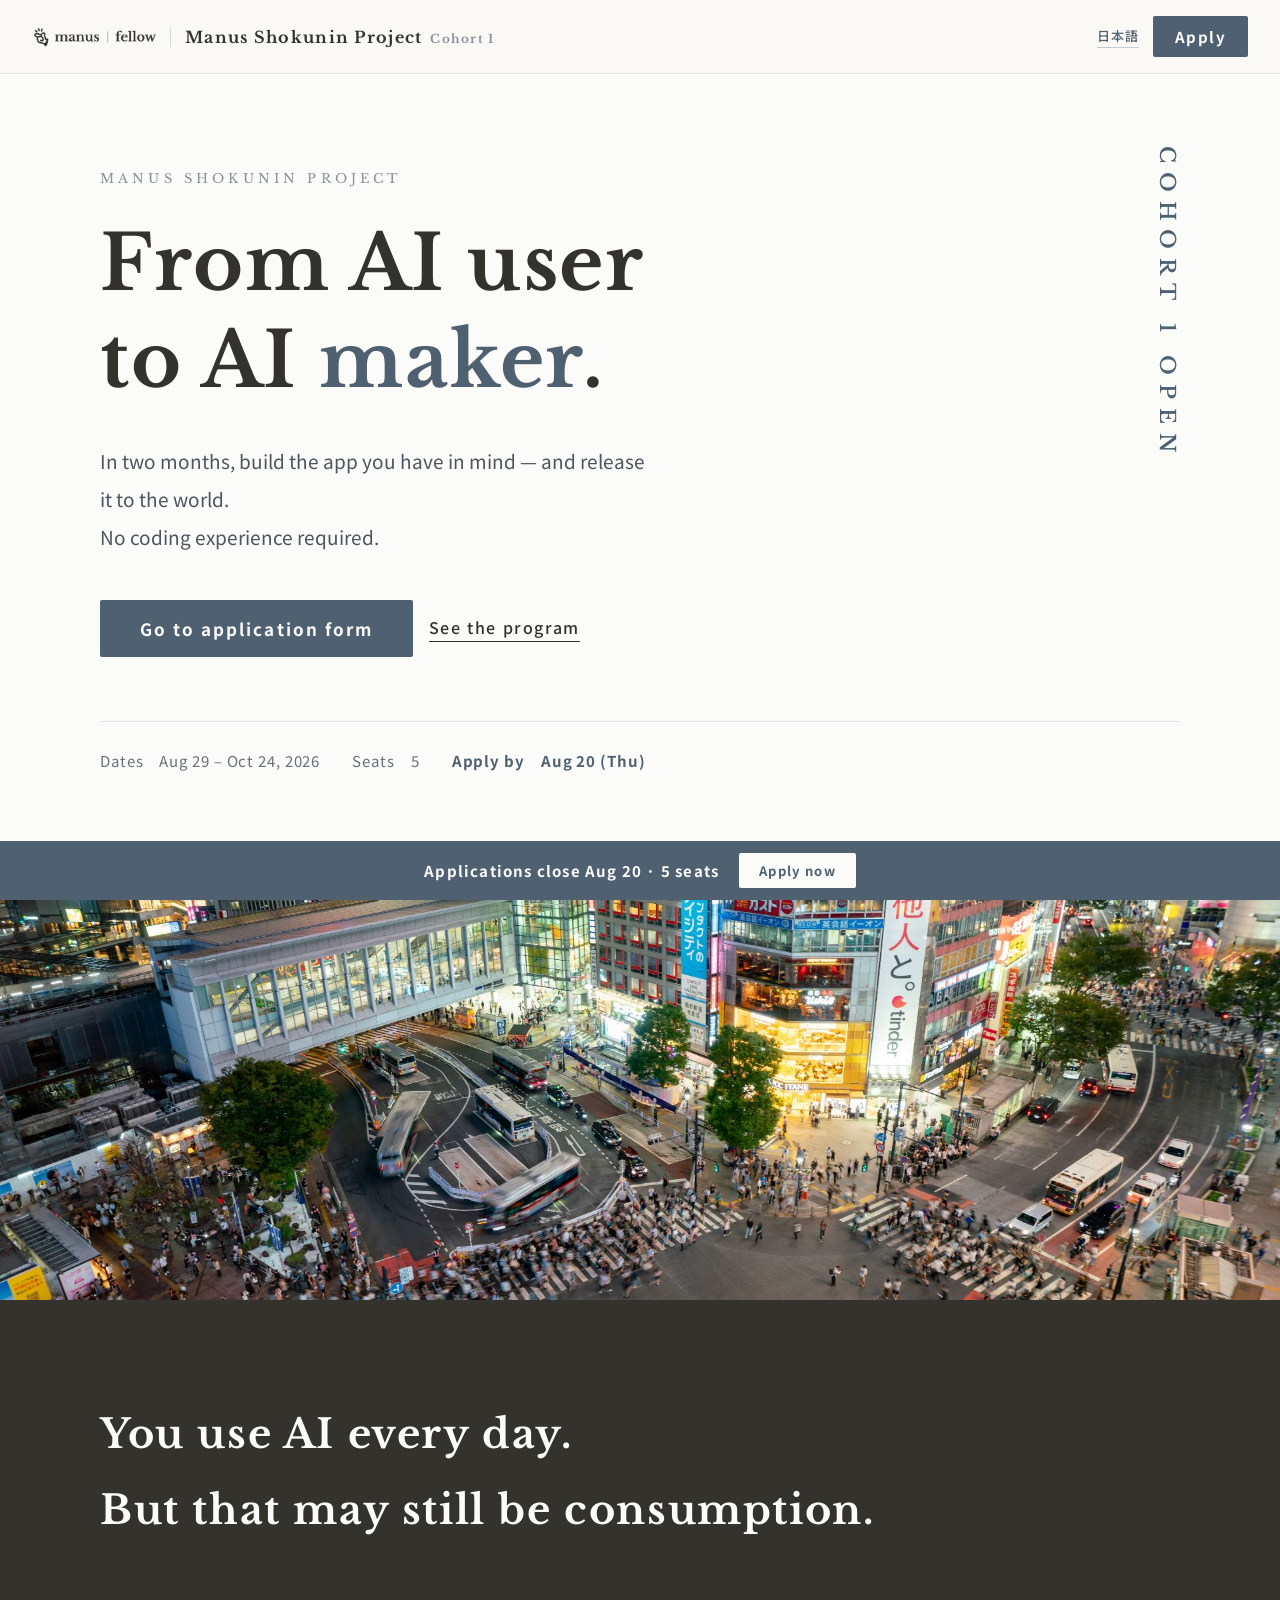
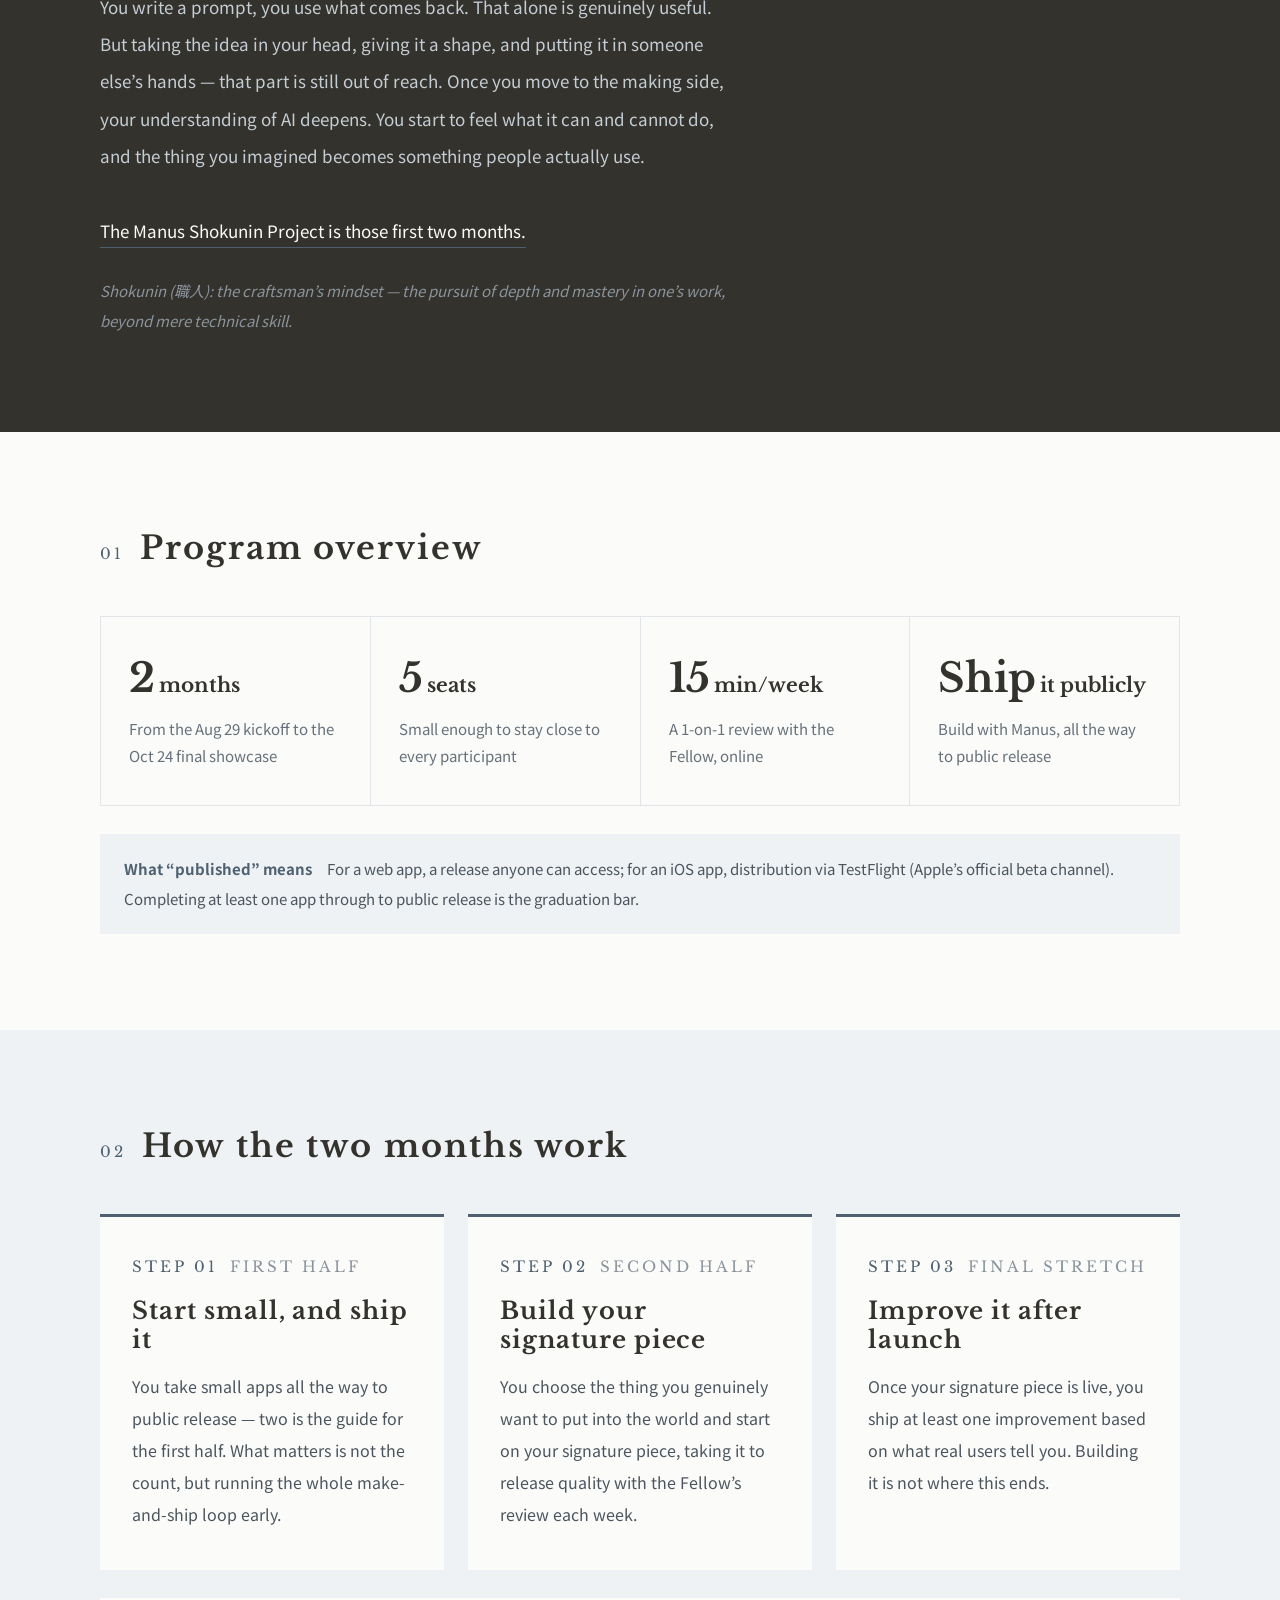
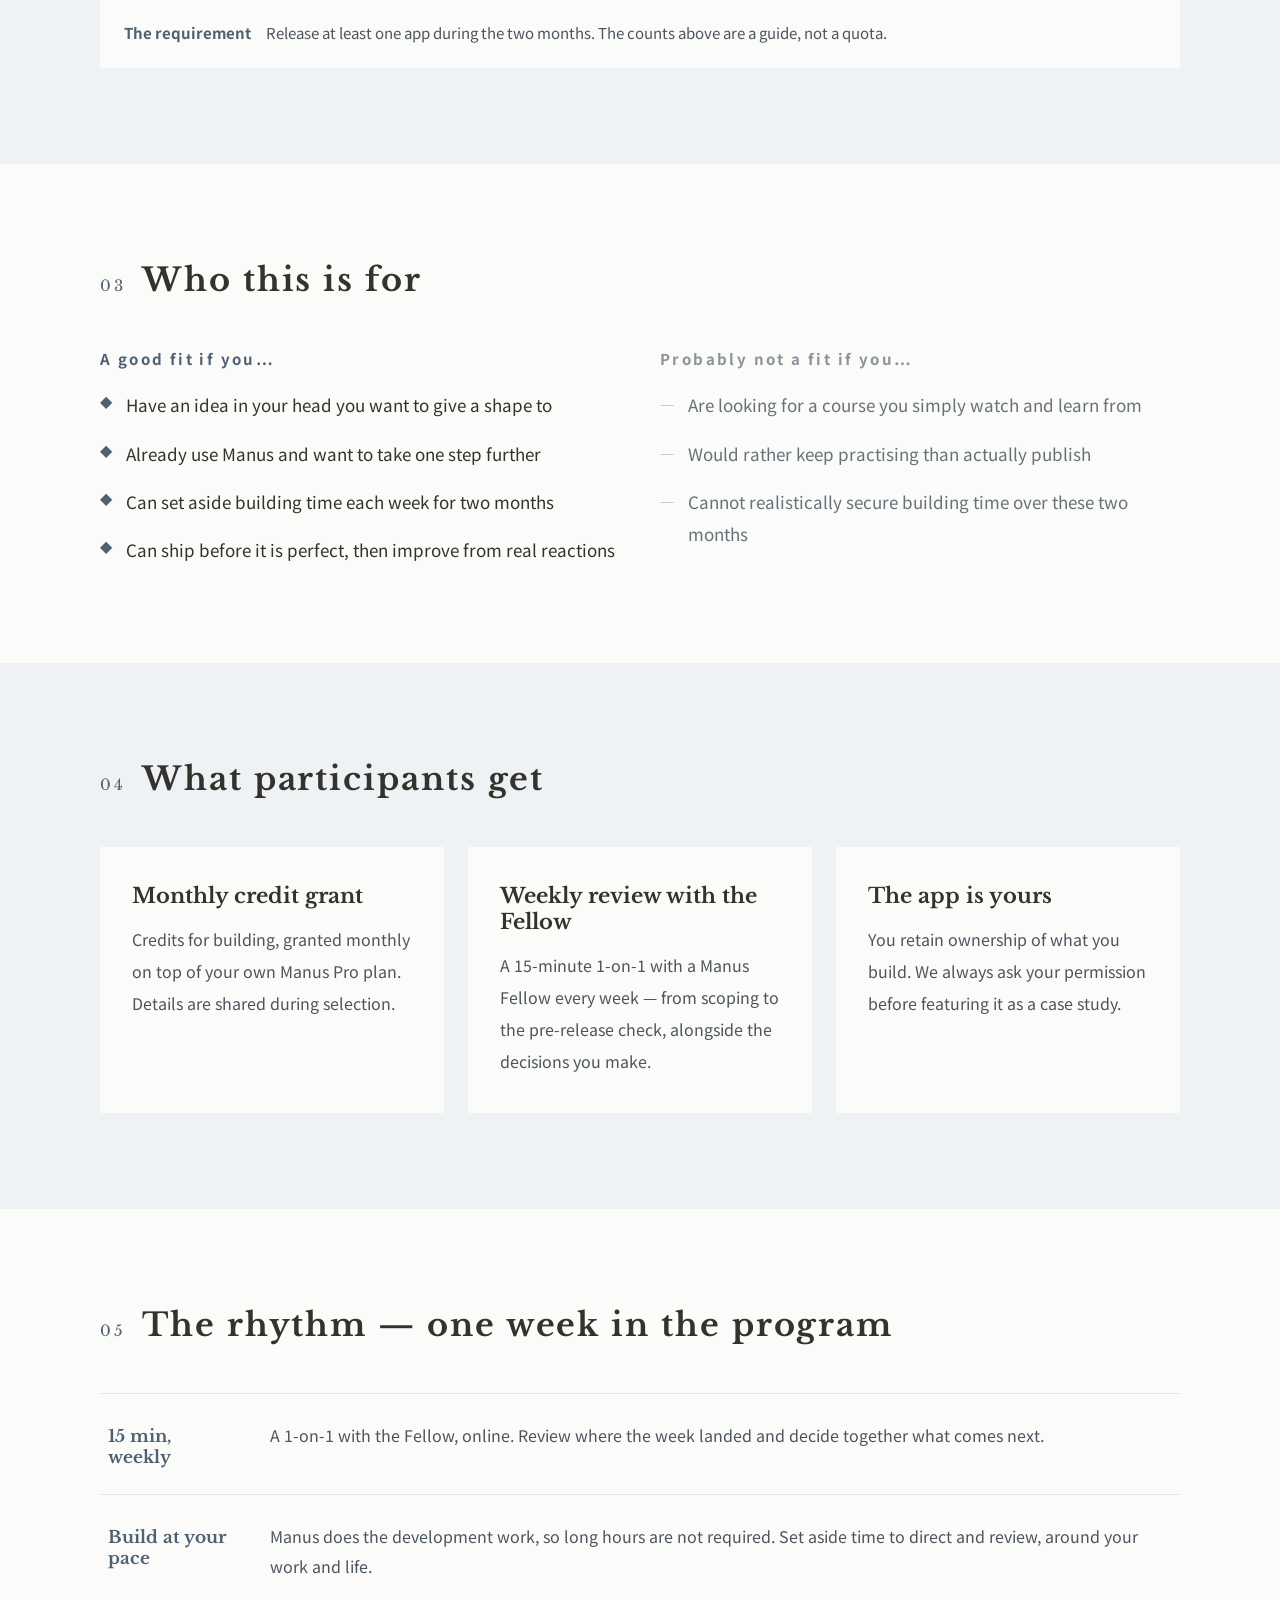
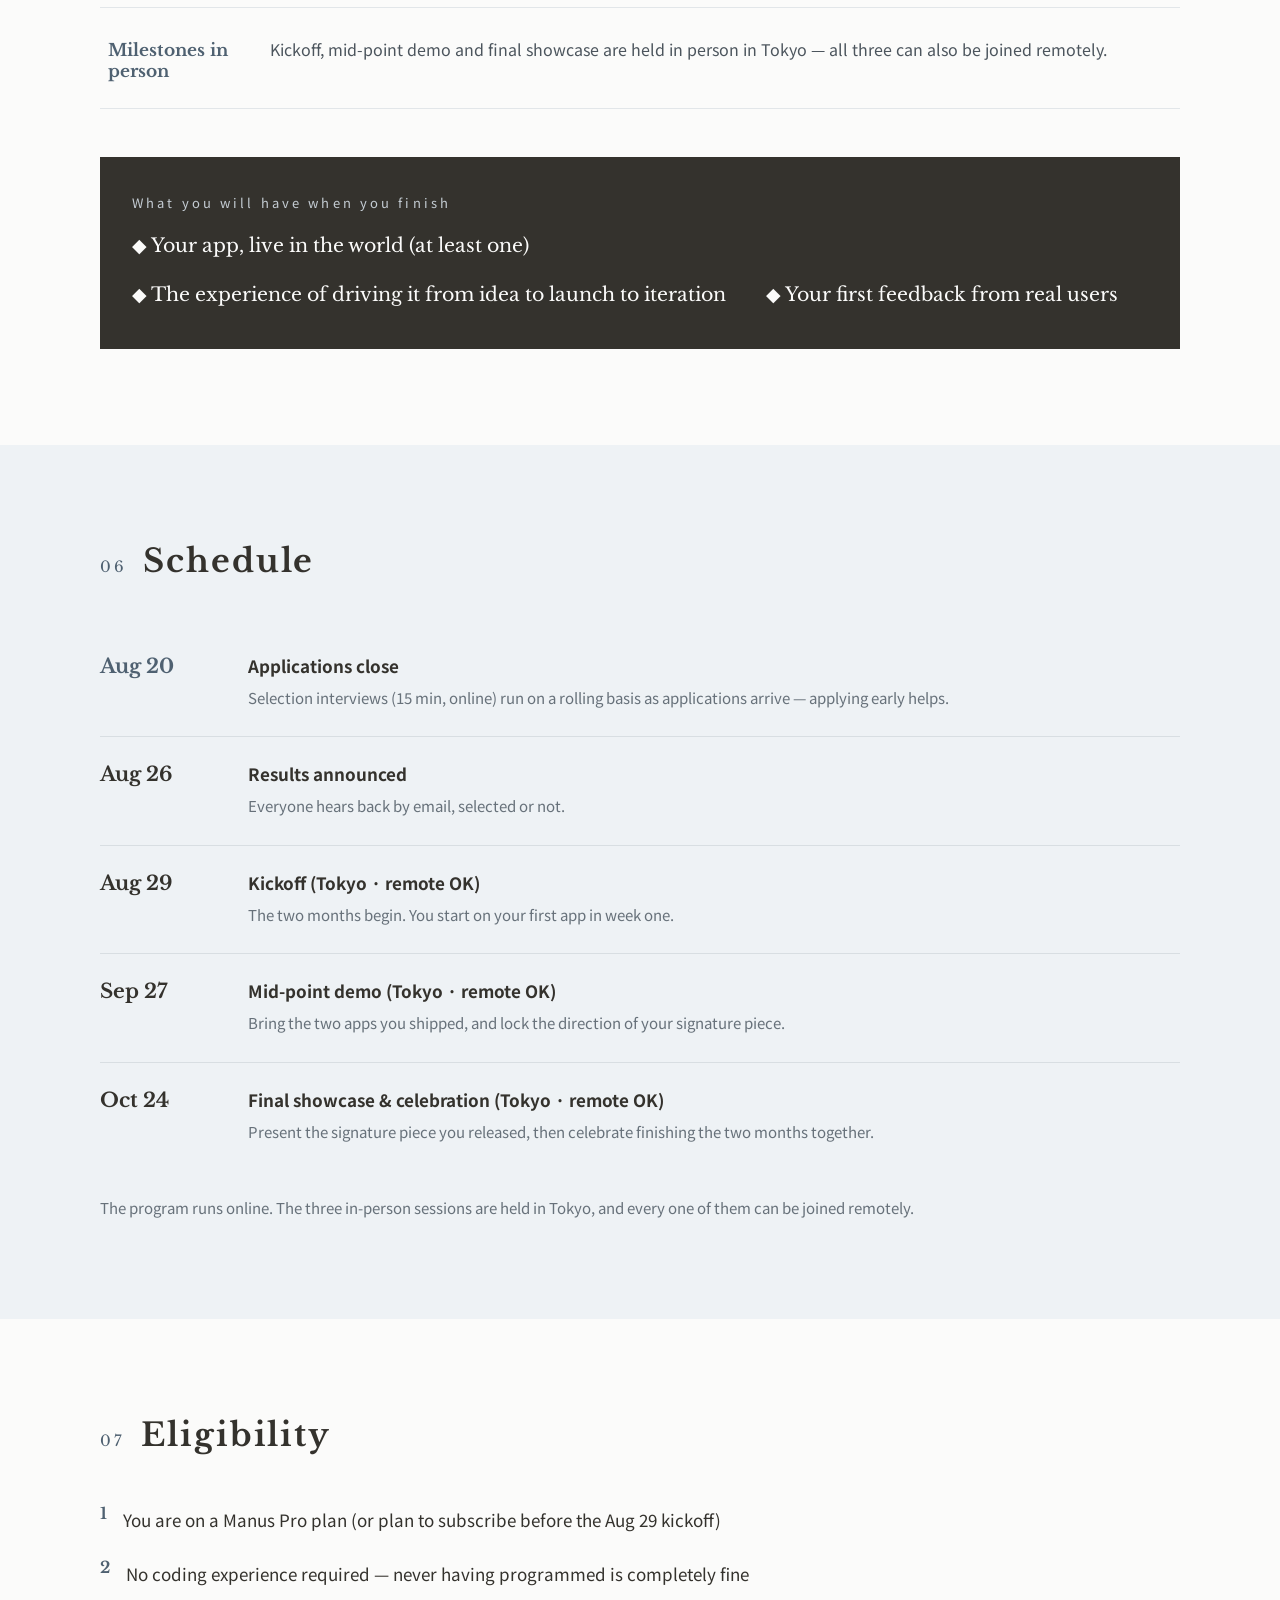
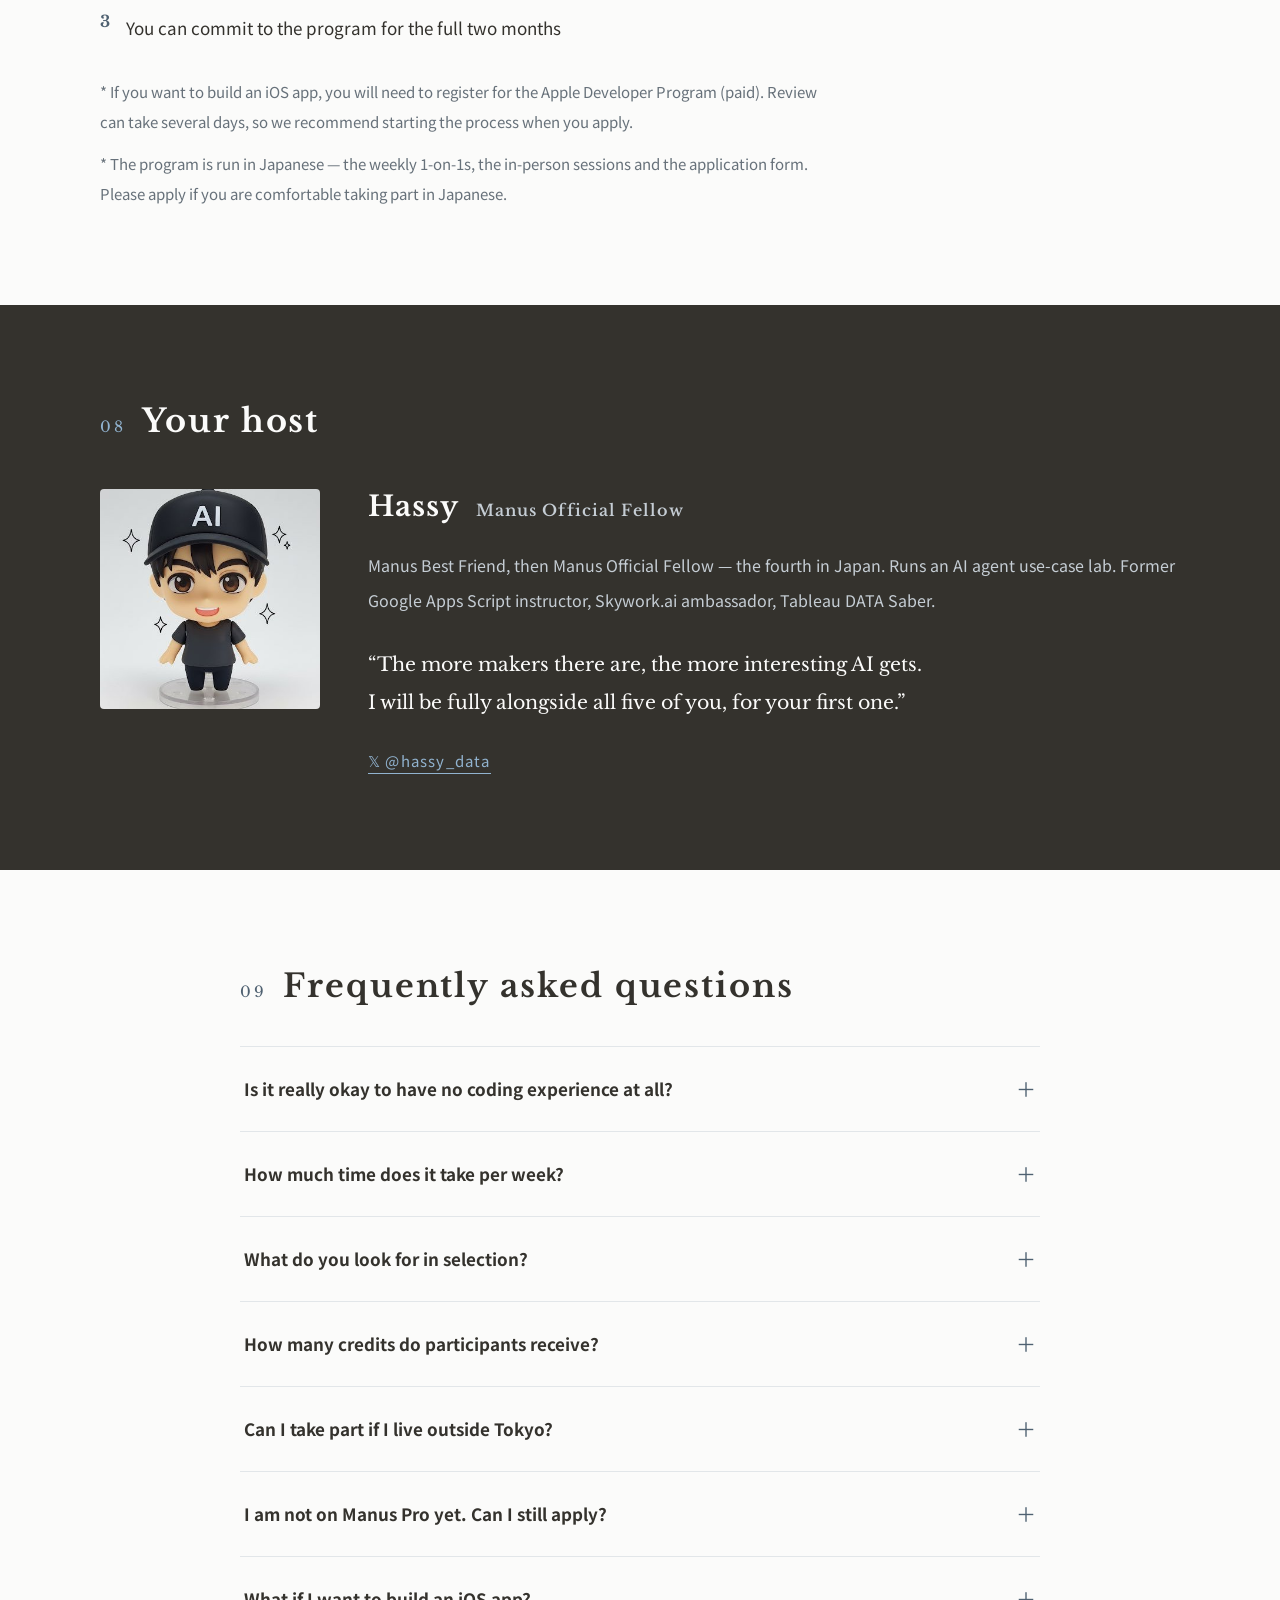
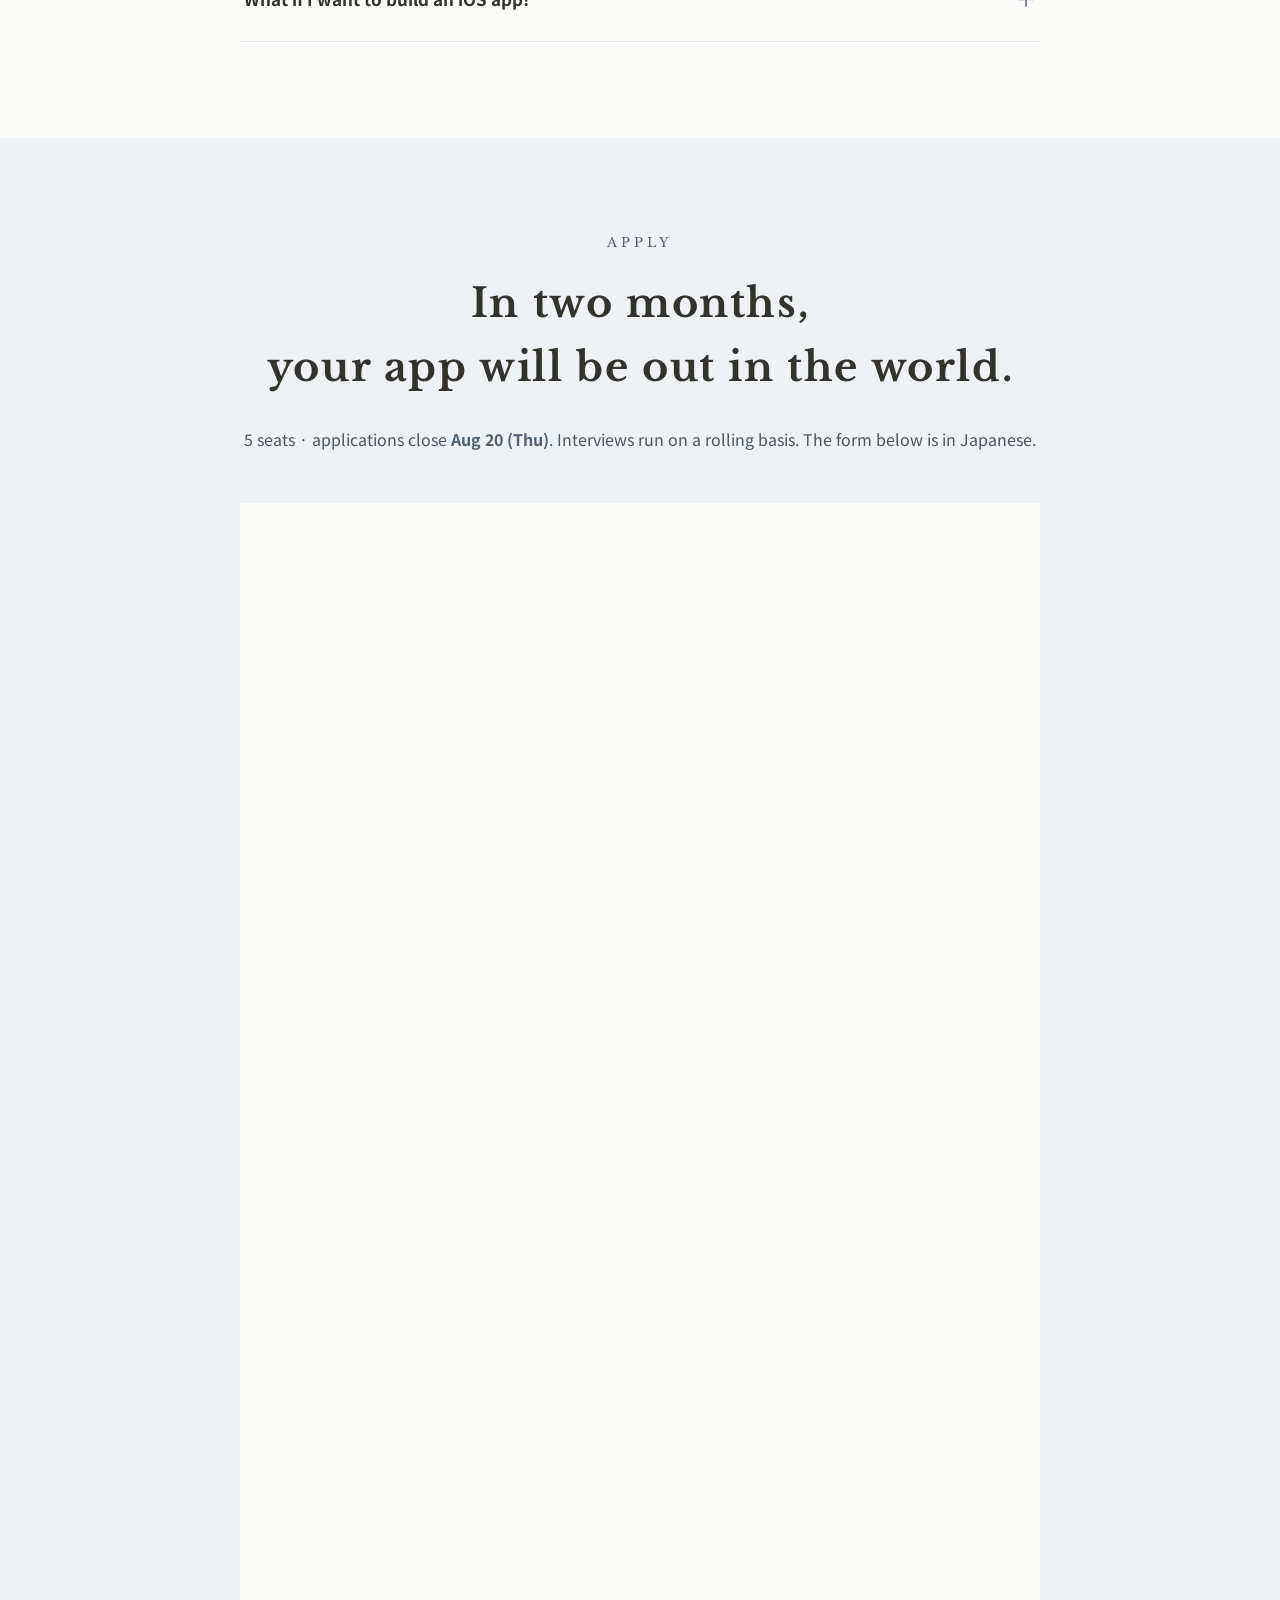
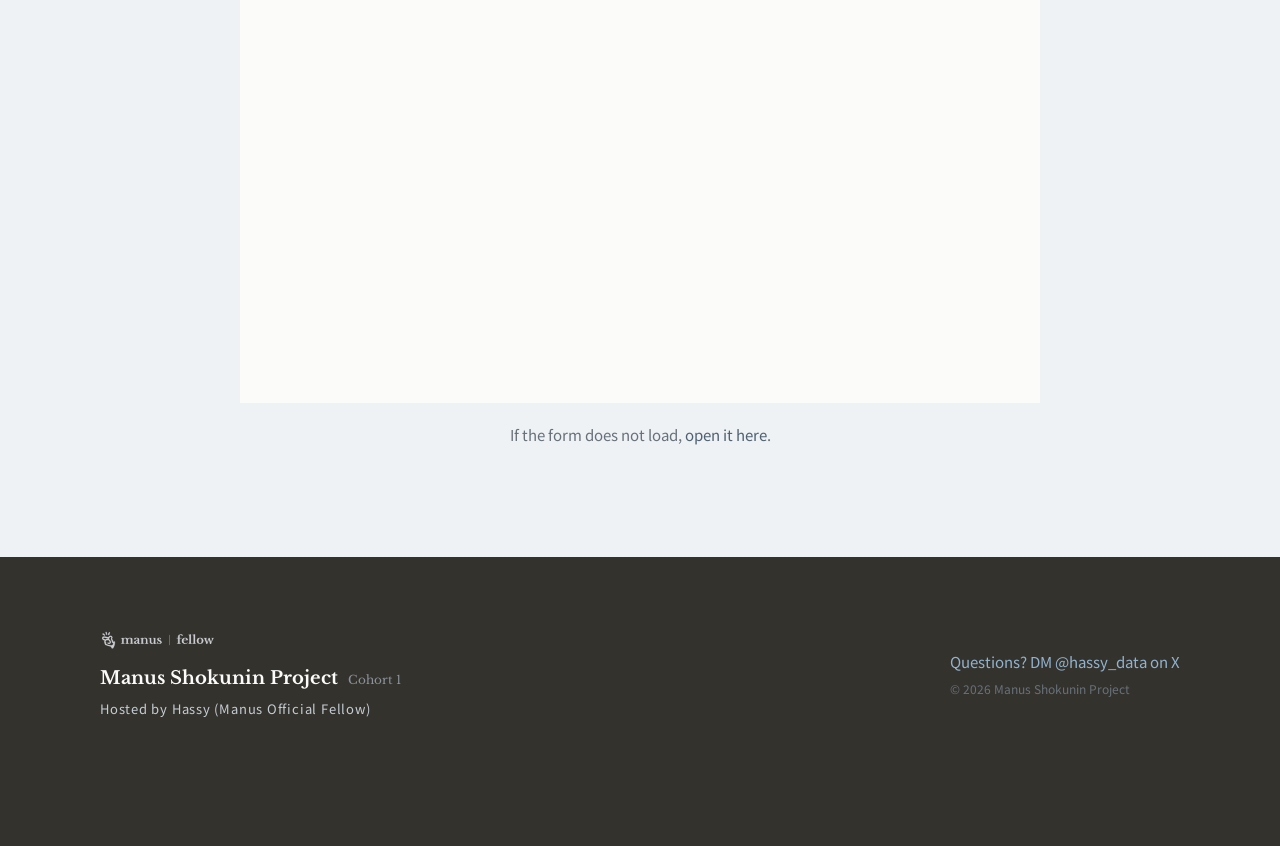
==== commit 1ab8439a: "「最低1本」を修了条件として明示（Manus側フィードバック対応） STEP 01が「小さなアプリ2本が必須」と読める指摘を受けての調整。 提案書・LPの卒業条件（最低1本の外部公開）と表現を揃えた。" ====
--- a/en/index.html
+++ b/en/index.html
@@ -134,8 +134,8 @@
     <div style="display: grid; grid-template-columns: repeat(auto-fit, minmax(260px, 1fr)); gap: 24px">
       <div style="background: #FBFBFA; padding: 40px 32px; border-top: 3px solid #4F6171">
         <p style="margin: 0; font-family: 'Libre Baskerville', serif; font-size: 15px; color: #4F6171; letter-spacing: .2em">STEP 01<span style="margin-left: 12px; color: #8A939B">FIRST HALF</span></p>
-        <h3 style="margin: 20px 0 0; font-family: 'Shippori Mincho B1', serif; font-size: 24px; font-weight: 700; letter-spacing: .04em">Ship two small apps</h3>
-        <p style="margin: 16px 0 0; font-size: 16px; line-height: 2; color: #4C555D">You build two small apps and take both all the way to public release. The point is to run the whole make-and-ship loop early, at least once.</p>
+        <h3 style="margin: 20px 0 0; font-family: 'Shippori Mincho B1', serif; font-size: 24px; font-weight: 700; letter-spacing: .04em">Start small, and ship it</h3>
+        <p style="margin: 16px 0 0; font-size: 16px; line-height: 2; color: #4C555D">You take small apps all the way to public release — two is the guide for the first half. What matters is not the count, but running the whole make-and-ship loop early.</p>
       </div>
       <div style="background: #FBFBFA; padding: 40px 32px; border-top: 3px solid #4F6171">
         <p style="margin: 0; font-family: 'Libre Baskerville', serif; font-size: 15px; color: #4F6171; letter-spacing: .2em">STEP 02<span style="margin-left: 12px; color: #8A939B">SECOND HALF</span></p>
@@ -148,6 +148,7 @@
         <p style="margin: 16px 0 0; font-size: 16px; line-height: 2; color: #4C555D">Once your signature piece is live, you ship at least one improvement based on what real users tell you. Building it is not where this ends.</p>
       </div>
     </div>
+    <p style="margin: 28px 0 0; padding: 20px 24px; background: #FBFBFA; font-size: 15px; line-height: 2; color: #4C555D"><strong style="color: #4F6171">The requirement</strong>　Release at least one app during the two months. The counts above are a guide, not a quota.</p>
   </div>
 </section>
 
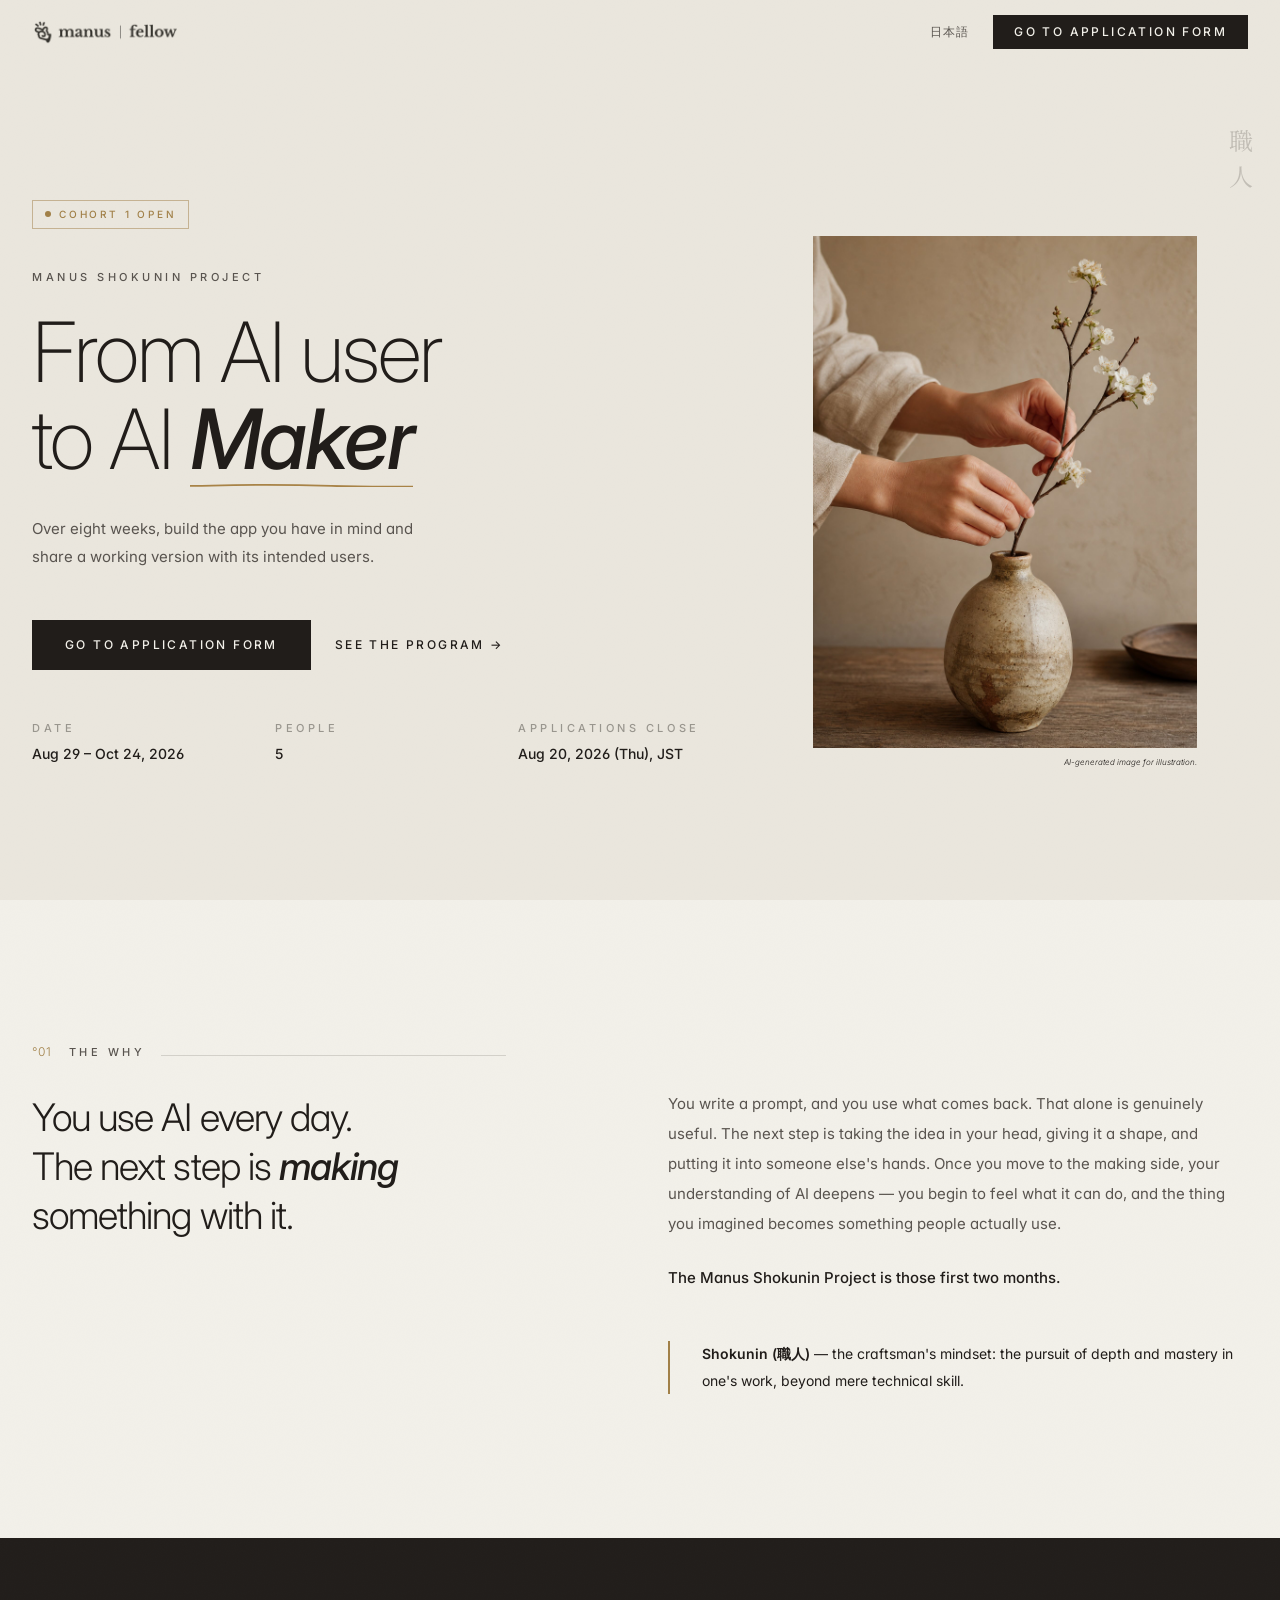
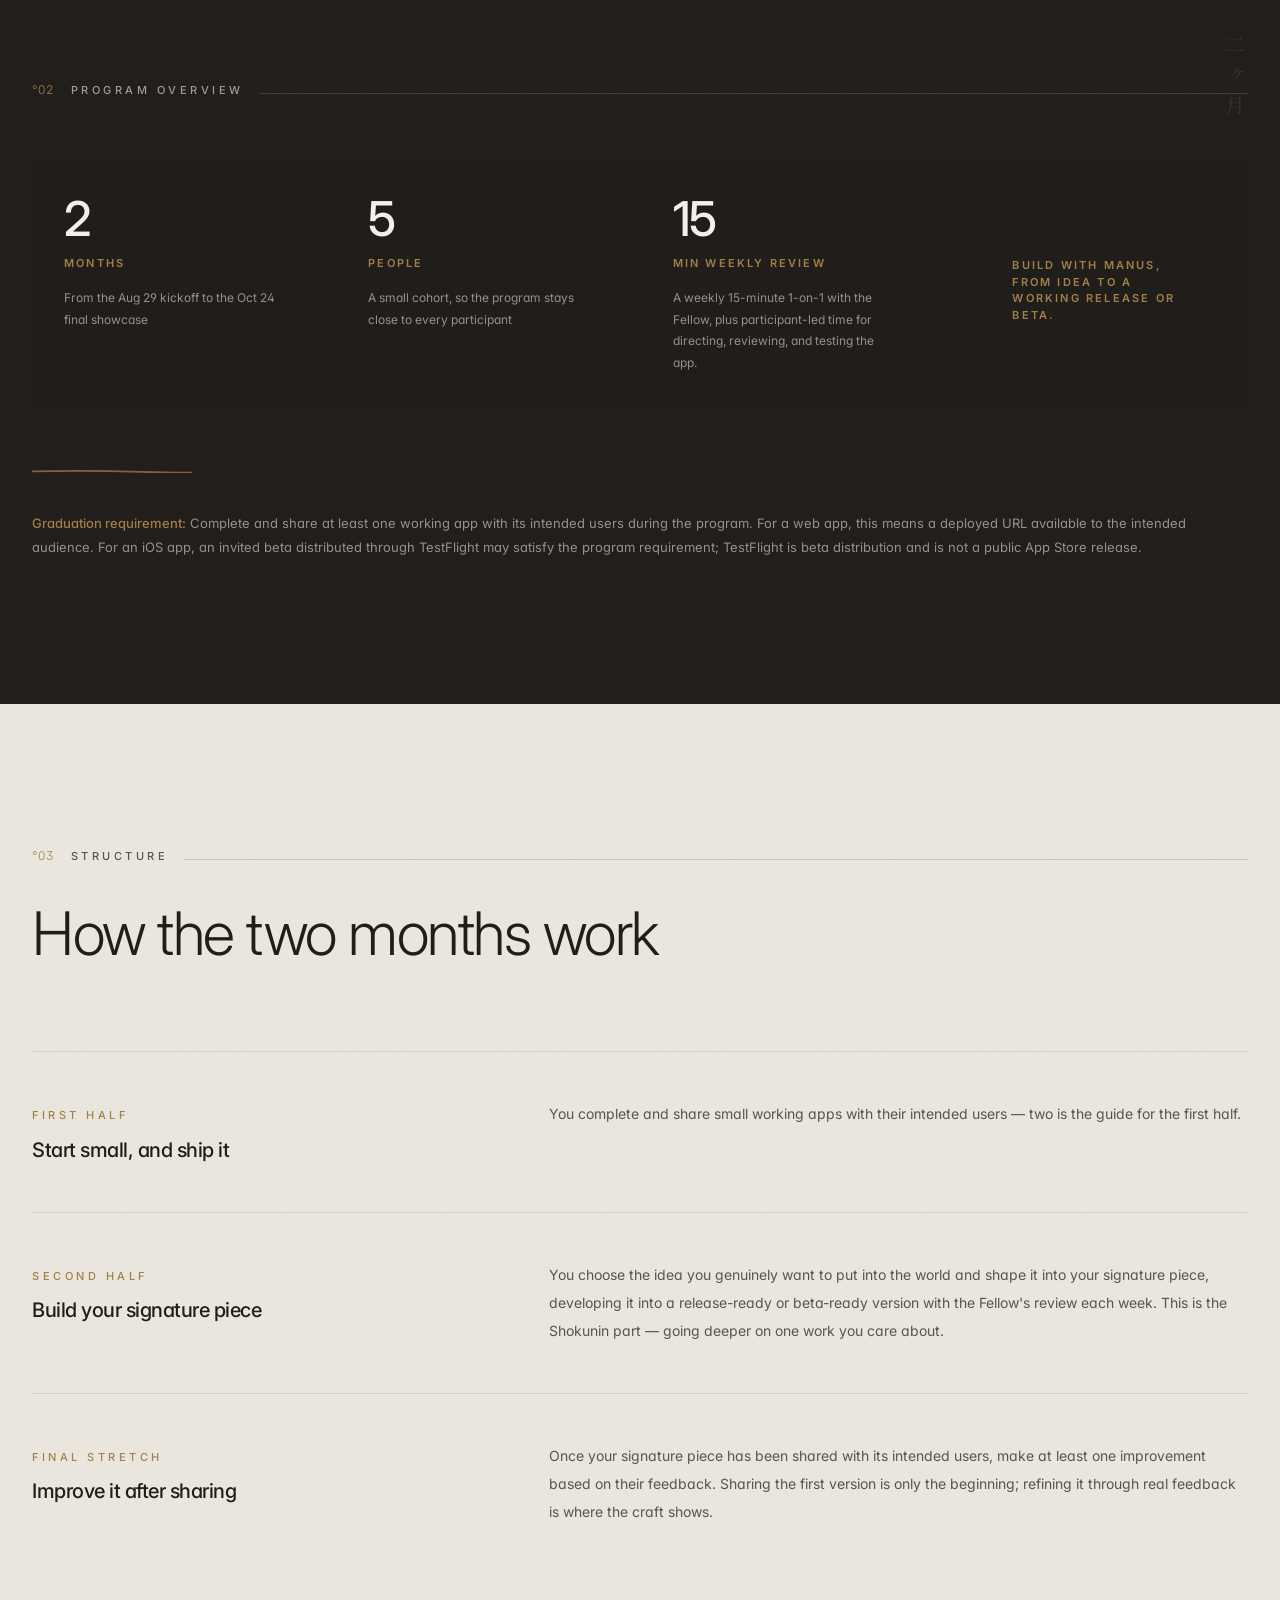
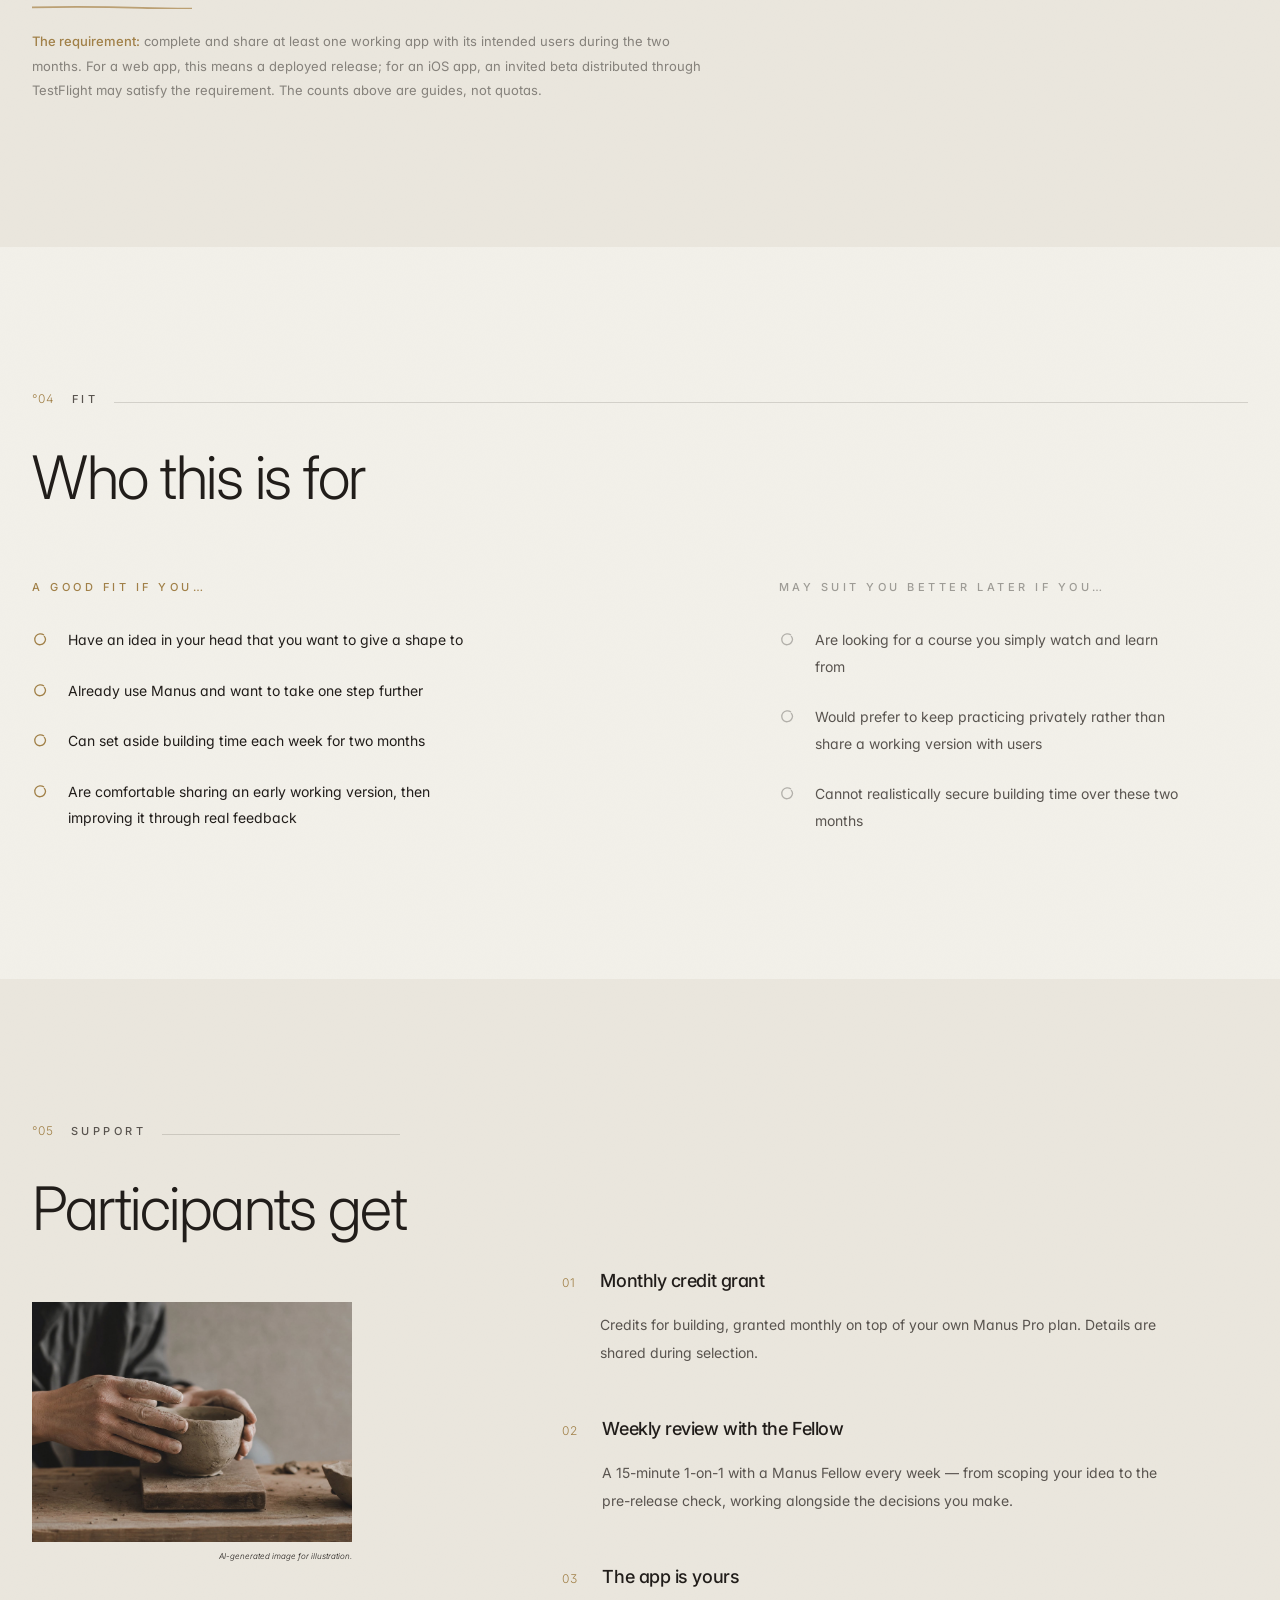
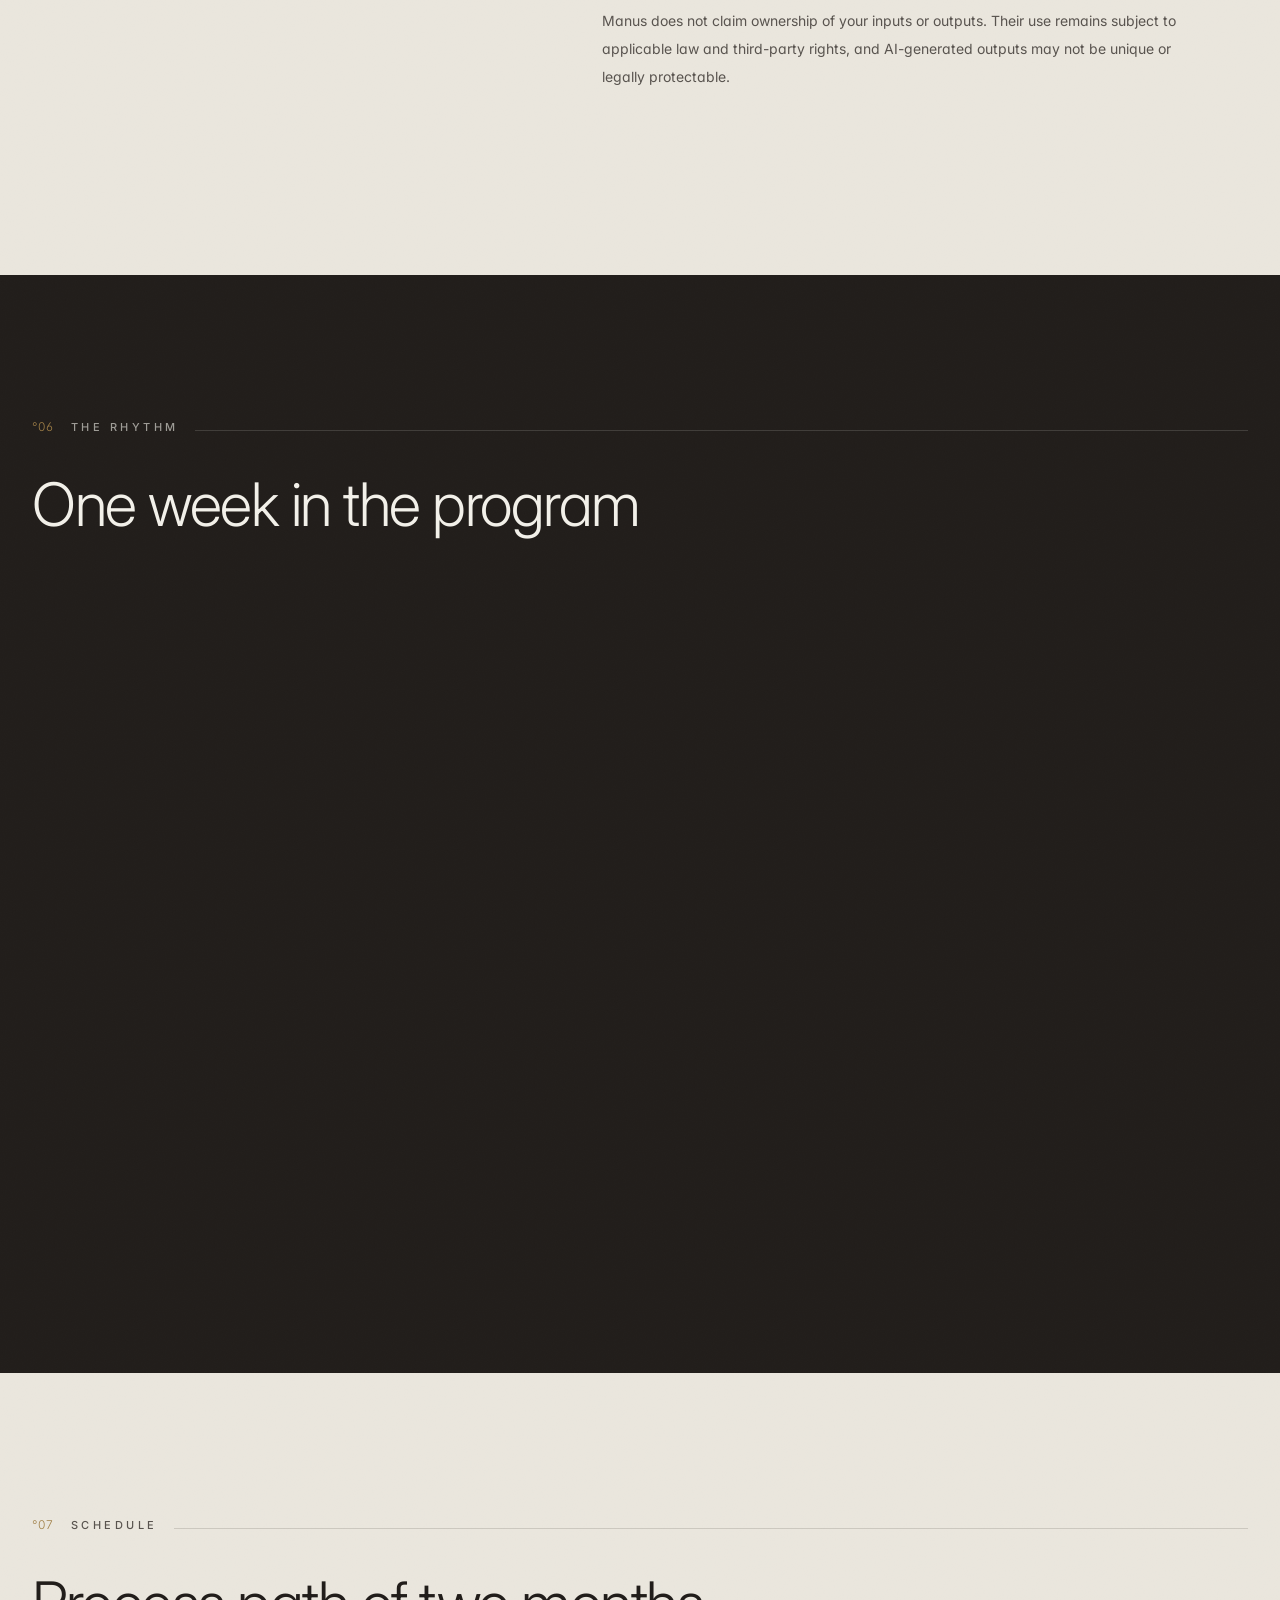
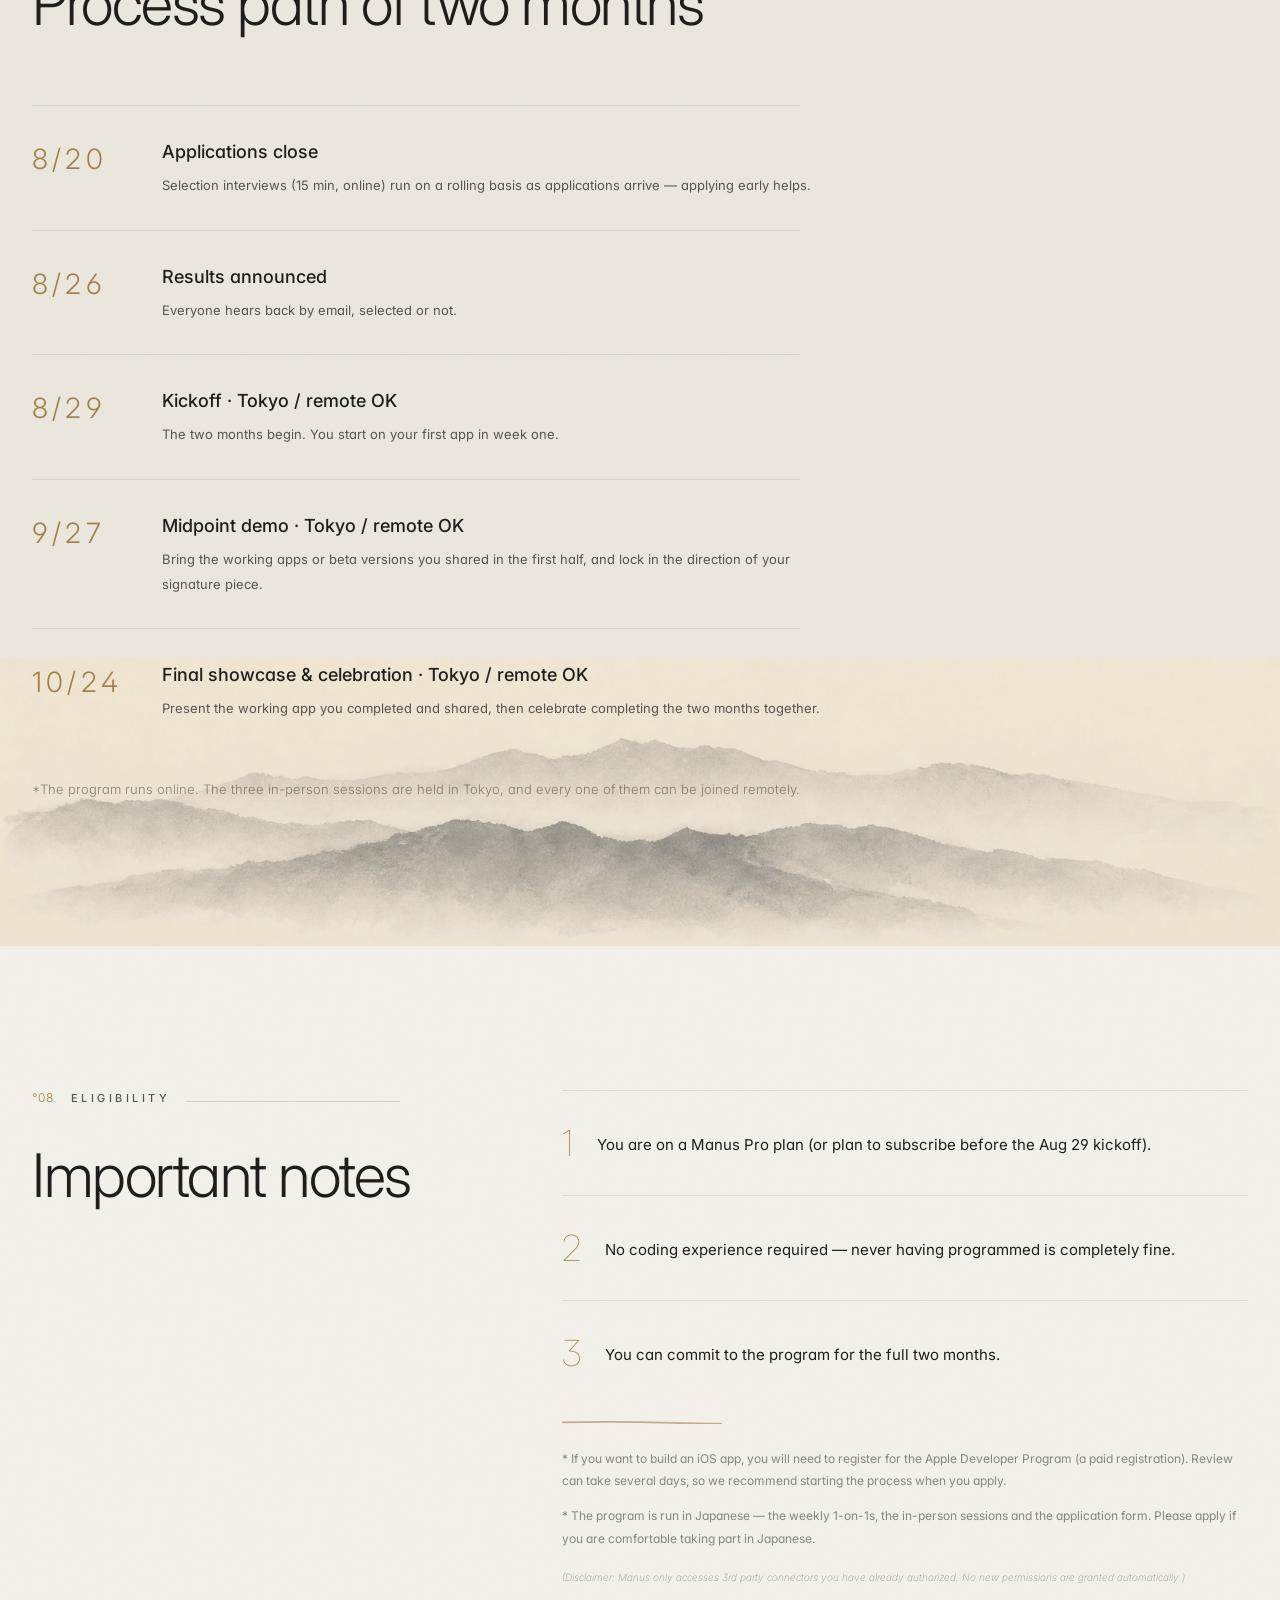
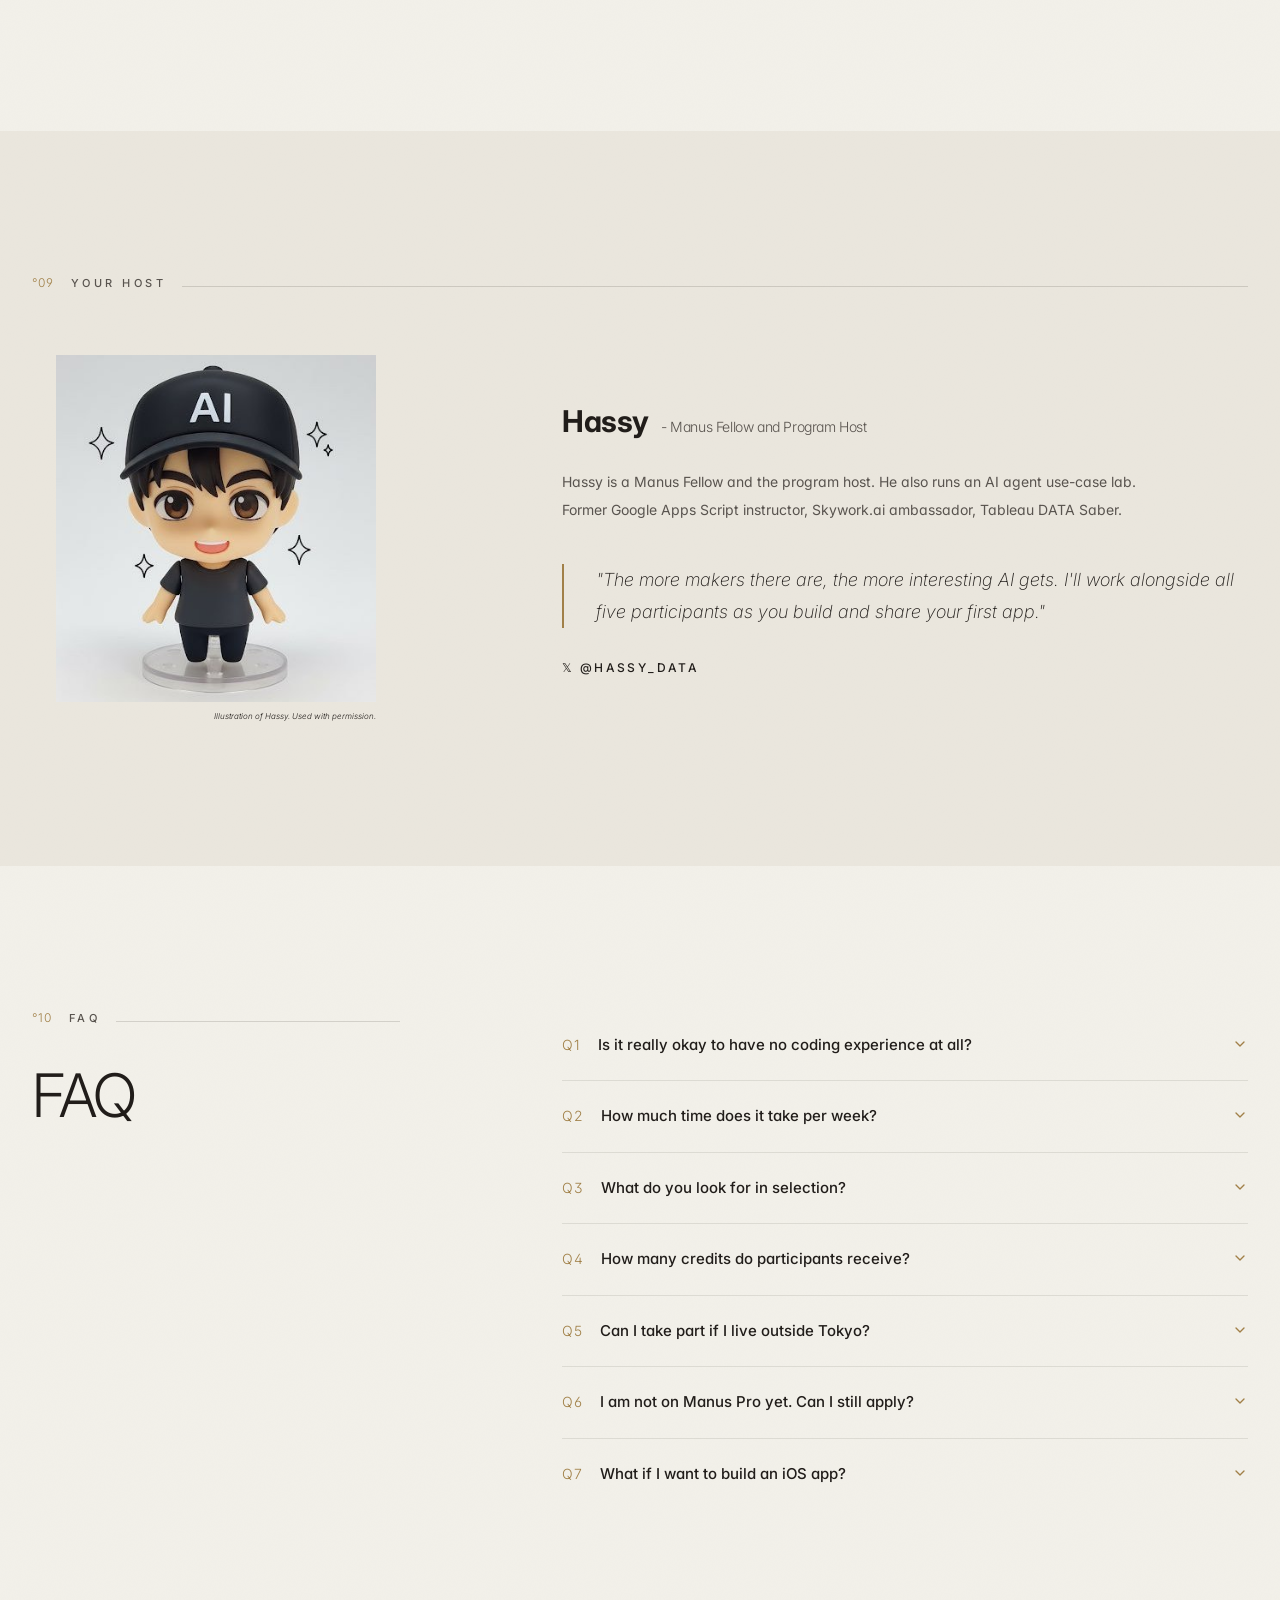
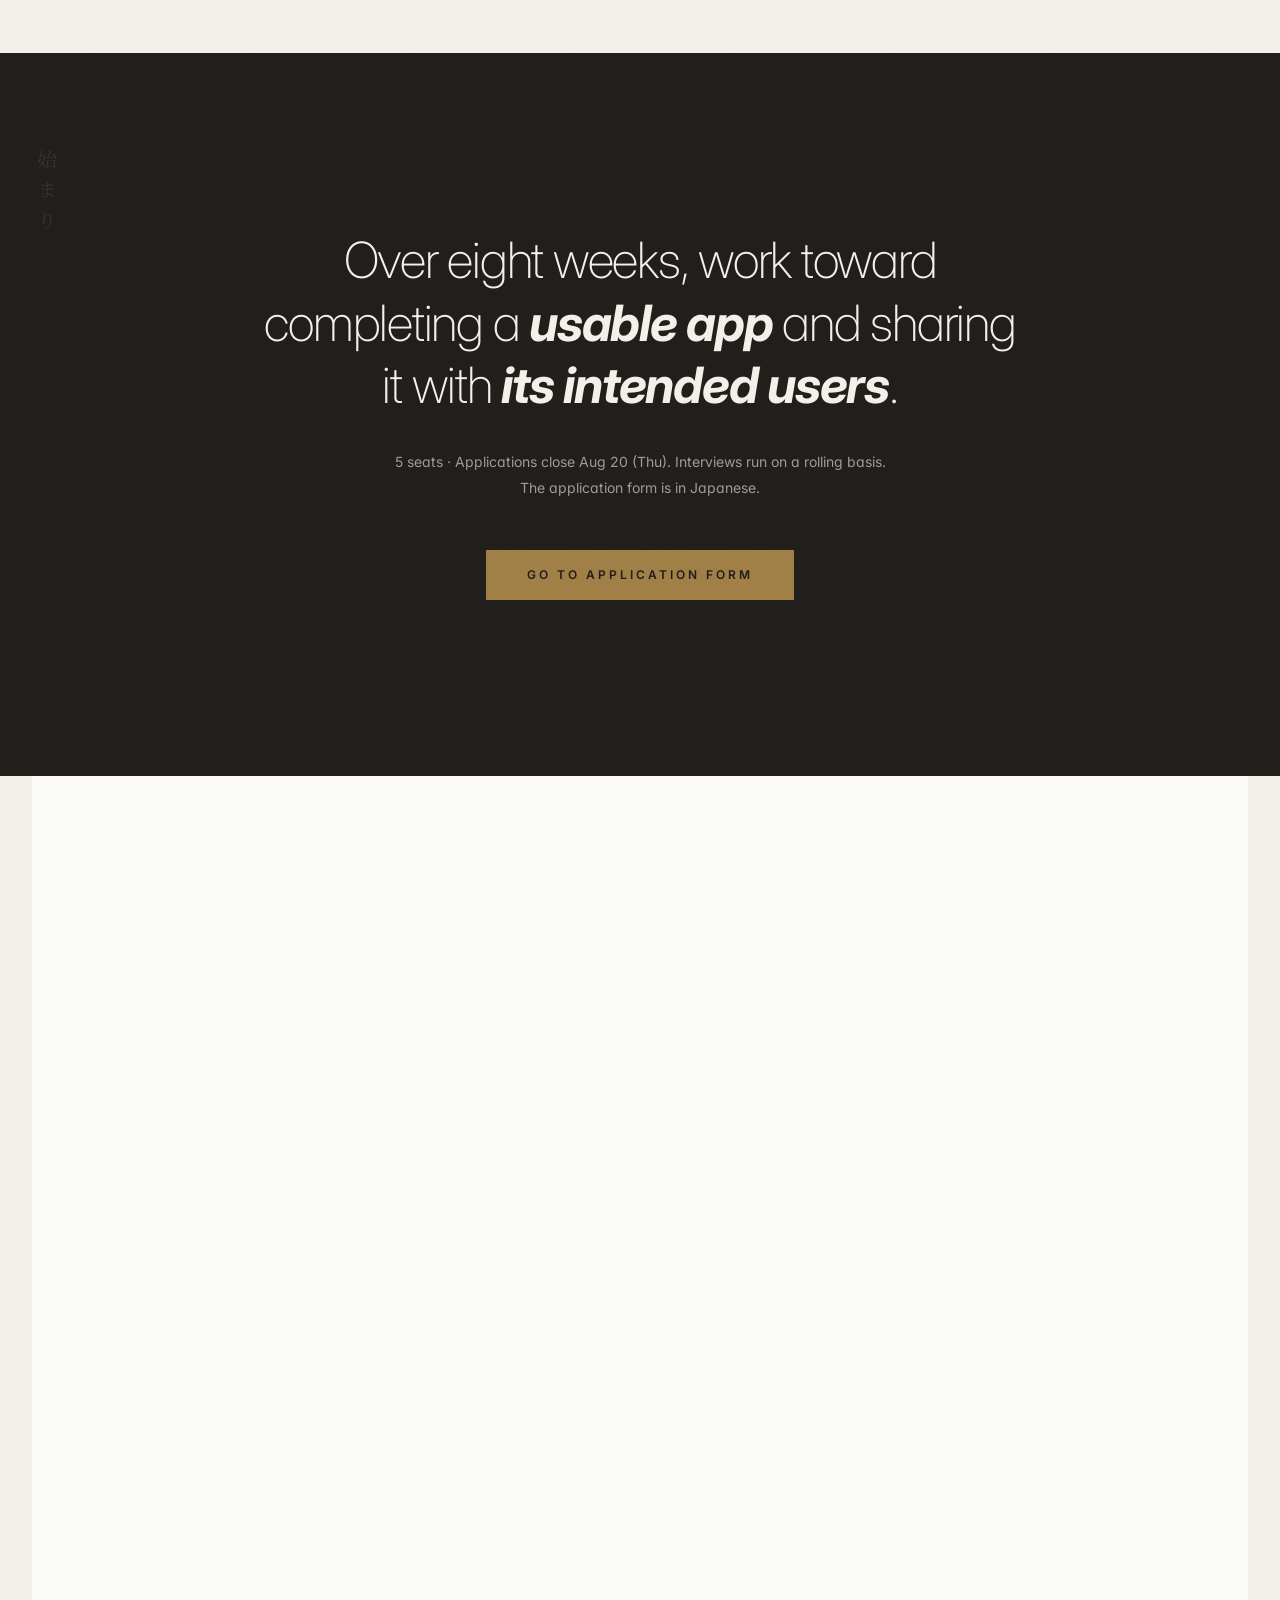
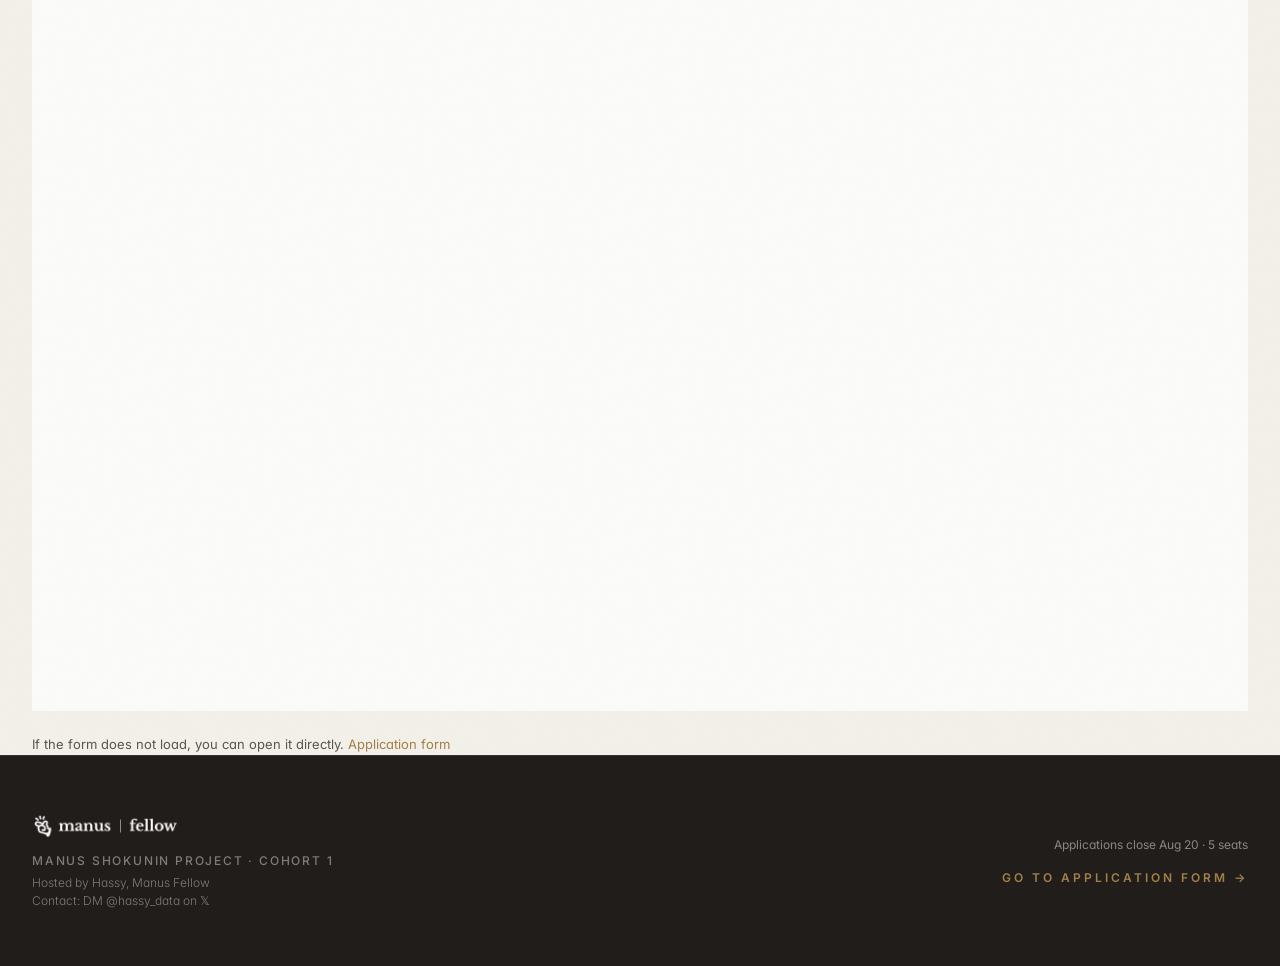
==== commit 54b9ee9e: "リデザイン版を公開（日英） Noelleさん制作のリデザインを本番へ差し替え。応募ボタンの実装と 日本語の書体・文字サイズについて、8/7に本人の了承を得た。  日本語を主（/）、英語を従（/en/）" ====
--- a/en/index.html
+++ b/en/index.html
@@ -1,408 +1,95 @@
-<!DOCTYPE html>
+<!doctype html>
 <html lang="en">
-<head>
-<meta charset="utf-8">
-<meta name="viewport" content="width=device-width, initial-scale=1">
-<title>Manus Shokunin Project (Cohort 1) — Build an app in two months, and ship it</title>
-<meta name="description" content="No coding experience needed. A small-cohort program (5 seats) where you build an app with Manus over two months and ship it publicly. Applications close Aug 20.">
-<!-- OGP: デプロイ後、og:url と og:image を公開URLの絶対URLに書き換えること -->
-<meta property="og:type" content="website">
-<meta property="og:title" content="Manus Shokunin Project (Cohort 1) — Build an app in two months, and ship it">
-<meta property="og:description" content="No coding experience needed. A small-cohort program (5 seats) where you build an app with Manus over two months and ship it publicly. Applications close Aug 20.">
-<meta property="og:url" content="https://haassy.github.io/shokunin-lp/en/">
-<meta property="og:image" content="https://haassy.github.io/shokunin-lp/assets/og-image.jpg">
-<meta name="twitter:card" content="summary_large_image">
-<link rel="icon" href="../assets/favicon.svg" type="image/svg+xml">
-<link rel="preconnect" href="https://fonts.googleapis.com">
-<link rel="preconnect" href="https://fonts.gstatic.com" crossorigin>
-<link rel="stylesheet" href="https://fonts.googleapis.com/css2?family=Shippori+Mincho+B1:wght@600;700;800&family=Noto+Sans+JP:wght@400;500;700&family=Libre+Baskerville:wght@400;700&display=swap">
-<style>
-html { scroll-behavior: smooth; }
-body { margin: 0; background: #FBFBFA; color: #34322D; font-family: 'Noto Sans JP', sans-serif; -webkit-font-smoothing: antialiased; }
-a { color: #4F6171; text-decoration: none; }
-a:hover { color: #3A4855; }
-details > summary { list-style: none; cursor: pointer; }
-details > summary::-webkit-details-marker { display: none; }
-details[open] .faq-plus { transform: rotate(45deg); }
-@media (max-width: 860px) {
-  .hero-vertical { display: none; }
-  .hero-h1 { padding-right: 0 !important; }
-}
-@media (max-width: 640px) {
-  [style*="padding: 96px 32px"], [style*="padding:96px 32px"] { padding: 56px 20px !important; }
-  [style*="padding: 56px 32px"], [style*="padding:56px 32px"] { padding: 40px 20px !important; }
-  .site-header { padding: 12px 20px !important; }
-  .header-logo, .header-divider { display: none !important; }
-  .header-title { font-size: 15px !important; }
-  .header-cta { padding: 8px 14px !important; font-size: 12px !important; }
-  [style*="position: fixed; bottom: 0"] { gap: 12px !important; padding: 10px 12px !important; }
-  [style*="position: fixed; bottom: 0"] span { font-size: 13px !important; }
-  [style*="position: fixed; bottom: 0"] a { padding: 8px 14px !important; font-size: 12px !important; white-space: nowrap; }
-}
-.faq-plus { transition: transform .2s ease; }
-[style*="Shippori Mincho"] { font-family: 'Libre Baskerville', Georgia, serif !important; }
 
-[hidden] { display: none !important; }
-.header-cta:hover, .btn-dark:hover { background: #3A4855 !important; color: #FBFBFA !important; }
-.btn-light:hover { background: #EEF2F5 !important; color: #3A4855 !important; }
-.link-underline:hover { color: #4F6171 !important; border-bottom-color: #4F6171 !important; }
-.link-light:hover { color: #FBFBFA !important; border-bottom-color: #FBFBFA !important; }
-</style>
-</head>
-<body>
-<div style="min-width: 320px">
+  <head>
+    <meta charset="UTF-8" />
+    <meta
+      name="viewport"
+      content="width=device-width, initial-scale=1.0, maximum-scale=1" />
+    <title>Manus Shokunin Project — Cohort 1</title>
+    <meta name="description" content="From AI user to AI maker. In two months, build the app you have in mind — and release it to the world. No coding experience required." />
+    <link rel="icon" href="data:image/svg+xml,%3Csvg%20xmlns%3D%22http%3A%2F%2Fwww.w3.org%2F2000%2Fsvg%22%20viewBox%3D%220%200%2064%2064%22%3E%3Crect%20width%3D%2264%22%20height%3D%2264%22%20fill%3D%22%2523F5F1E8%22%2F%3E%3Ccircle%20cx%3D%2232%22%20cy%3D%2232%22%20r%3D%2221%22%20fill%3D%22none%22%20stroke%3D%22%25231C1A17%22%20stroke-width%3D%226%22%20stroke-linecap%3D%22round%22%20stroke-dasharray%3D%22118%2014%22%20transform%3D%22rotate(-35%2032%2032)%22%2F%3E%3C%2Fsvg%3E" />
+    <meta property="og:type" content="website" />
+    <meta property="og:title" content="Manus Shokunin Project — Cohort 1" />
+    <meta property="og:description" content="From AI user to AI maker. In two months, build the app you have in mind — and release it to the world. No coding experience required." />
+    <meta property="og:url" content="https://haassy.github.io/shokunin-lp/en/" />
+    <meta property="og:image" content="https://haassy.github.io/shokunin-lp/manus-storage/vase-hands.jpg" />
+    <meta property="og:locale" content="en_US" />
+    <meta name="twitter:card" content="summary_large_image" />
+    <meta name="twitter:site" content="@hassy_data" />
+    <link rel="canonical" href="https://haassy.github.io/shokunin-lp/en/" />
+    <link rel="alternate" hreflang="ja" href="https://haassy.github.io/shokunin-lp/" />
+    <link rel="alternate" hreflang="en" href="https://haassy.github.io/shokunin-lp/en/" />
+    <link rel="preconnect" href="https://fonts.googleapis.com" />
+    <link rel="preconnect" href="https://fonts.gstatic.com" crossorigin />
+    <link href="https://fonts.googleapis.com/css2?family=Inter:ital,opsz,wght@0,14..32,100..900;1,14..32,100..900&family=Noto+Serif+JP:wght@300;400&display=swap" rel="stylesheet" />
+    <link href="https://fonts.googleapis.com/css2?family=Shippori+Mincho+B1:wght@400;500;600&display=swap" rel="stylesheet" />
+    <script type="module" crossorigin src="../assets/index.en.js"></script>
+    <link rel="stylesheet" crossorigin href="../assets/index.css">
+  </head>
 
-<!-- ナビ -->
-<header class="site-header" style="position: sticky; top: 0; z-index: 50; display: flex; align-items: center; justify-content: space-between; gap: 16px; padding: 16px 32px; background: rgba(250,249,246,.92); backdrop-filter: blur(8px); border-bottom: 1px solid #E2E6E9">
-  <div style="display: flex; align-items: center; gap: 14px">
-    <img class="header-logo" src="../assets/manus-fellow-logo.png" alt="manus | fellow" style="height: 24px; width: auto; display: block">
-    <span class="header-divider" style="width: 1px; height: 20px; background: #D4DADE"></span>
-    <span class="header-title" style="font-family: 'Shippori Mincho B1', serif; font-weight: 700; font-size: 16px; letter-spacing: .08em; white-space: nowrap">Manus Shokunin Project<span style="margin-left: 8px; font-size: 12px; color: #8A939B">Cohort 1</span></span>
-  </div>
-  <div style="display: flex; align-items: center; gap: 14px; flex-shrink: 0">
-    <a href="../" class="link-underline" style="font-size: 13px; font-weight: 500; letter-spacing: .06em; color: #4F6171; border-bottom: 1px solid #C5CDD4; padding-bottom: 2px; white-space: nowrap">日本語</a>
-    <a class="header-cta" href="#apply" style="display: inline-block; flex-shrink: 0; background: #4F6171; color: #FBFBFA; font-size: 15px; font-weight: 700; letter-spacing: .1em; padding: 10px 22px; border-radius: 2px">Apply</a>
-  </div>
-</header>
+  <body>
+    <script id="manus-runtime">window.__MANUS_HOST_DEV__ = false;
+(function(){"use strict";var Mr={exports:{}},Kn={};/**
+ * @license React
+ * react-jsx-runtime.production.js
+ *
+ * Copyright (c) Meta Platforms, Inc. and affiliates.
+ *
+ * This source code is licensed under the MIT license found in the
+ * LICENSE file in the root directory of this source tree.
+ */var $c;function um(){if($c)return Kn;$c=1;var r=Symbol.for("react.transitional.element"),i=Symbol.for("react.fragment");function c(s,d,m){var x=null;if(m!==void 0&&(x=""+m),d.key!==void 0&&(x=""+d.key),"key"in d){m={};for(var R in d)R!=="key"&&(m[R]=d[R])}else m=d;return d=m.ref,{$$typeof:r,type:s,key:x,ref:d!==void 0?d:null,props:m}}return Kn.Fragment=i,Kn.jsx=c,Kn.jsxs=c,Kn}var Fc;function dm(){return Fc||(Fc=1,Mr.exports=um()),Mr.exports}var h=dm(),Ar={exports:{}},Pn={},Rr={exports:{}},Nr={};/**
+ * @license React
+ * scheduler.production.js
+ *
+ * Copyright (c) Meta Platforms, Inc. and affiliates.
+ *
+ * This source code is licensed under the MIT license found in the
+ * LICENSE file in the root directory of this source tree.
+ */var Ic;function fm(){return Ic||(Ic=1,function(r){function i(A,q){var B=A.length;A.push(q);t:for(;0<B;){var bt=B-1>>>1,p=A[bt];if(0<d(p,q))A[bt]=q,A[B]=p,B=bt;else break t}}function c(A){return A.length===0?null:A[0]}function s(A){if(A.length===0)return null;var q=A[0],B=A.pop();if(B!==q){A[0]=B;t:for(var bt=0,p=A.length,O=p>>>1;bt<O;){var X=2*(bt+1)-1,G=A[X],Z=X+1,st=A[Z];if(0>d(G,B))Z<p&&0>d(st,G)?(A[bt]=st,A[Z]=B,bt=Z):(A[bt]=G,A[X]=B,bt=X);else if(Z<p&&0>d(st,B))A[bt]=st,A[Z]=B,bt=Z;else break t}}return q}function d(A,q){var B=A.sortIndex-q.sortIndex;return B!==0?B:A.id-q.id}if(r.unstable_now=void 0,typeof performance=="object"&&typeof performance.now=="function"){var m=performance;r.unstable_now=function(){return m.now()}}else{var x=Date,R=x.now();r.unstable_now=function(){return x.now()-R}}var C=[],v=[],D=1,j=null,J=3,at=!1,$=!1,nt=!1,ct=!1,ht=typeof setTimeout=="function"?setTimeout:null,St=typeof clearTimeout=="function"?clearTimeout:null,_=typeof setImmediate<"u"?setImmediate:null;function Y(A){for(var q=c(v);q!==null;){if(q.callback===null)s(v);else if(q.startTime<=A)s(v),q.sortIndex=q.expirationTime,i(C,q);else break;q=c(v)}}function H(A){if(nt=!1,Y(A),!$)if(c(C)!==null)$=!0,it||(it=!0,Bt());else{var q=c(v);q!==null&&Mt(H,q.startTime-A)}}var it=!1,rt=-1,V=5,xt=-1;function Be(){return ct?!0:!(r.unstable_now()-xt<V)}function te(){if(ct=!1,it){var A=r.unstable_now();xt=A;var q=!0;try{t:{$=!1,nt&&(nt=!1,St(rt),rt=-1),at=!0;var B=J;try{e:{for(Y(A),j=c(C);j!==null&&!(j.expirationTime>A&&Be());){var bt=j.callback;if(typeof bt=="function"){j.callback=null,J=j.priorityLevel;var p=bt(j.expirationTime<=A);if(A=r.unstable_now(),typeof p=="function"){j.callback=p,Y(A),q=!0;break e}j===c(C)&&s(C),Y(A)}else s(C);j=c(C)}if(j!==null)q=!0;else{var O=c(v);O!==null&&Mt(H,O.startTime-A),q=!1}}break t}finally{j=null,J=B,at=!1}q=void 0}}finally{q?Bt():it=!1}}}var Bt;if(typeof _=="function")Bt=function(){_(te)};else if(typeof MessageChannel<"u"){var me=new MessageChannel,Se=me.port2;me.port1.onmessage=te,Bt=function(){Se.postMessage(null)}}else Bt=function(){ht(te,0)};function Mt(A,q){rt=ht(function(){A(r.unstable_now())},q)}r.unstable_IdlePriority=5,r.unstable_ImmediatePriority=1,r.unstable_LowPriority=4,r.unstable_NormalPriority=3,r.unstable_Profiling=null,r.unstable_UserBlockingPriority=2,r.unstable_cancelCallback=function(A){A.callback=null},r.unstable_forceFrameRate=function(A){0>A||125<A?console.error("forceFrameRate takes a positive int between 0 and 125, forcing frame rates higher than 125 fps is not supported"):V=0<A?Math.floor(1e3/A):5},r.unstable_getCurrentPriorityLevel=function(){return J},r.unstable_next=function(A){switch(J){case 1:case 2:case 3:var q=3;break;default:q=J}var B=J;J=q;try{return A()}finally{J=B}},r.unstable_requestPaint=function(){ct=!0},r.unstable_runWithPriority=function(A,q){switch(A){case 1:case 2:case 3:case 4:case 5:break;default:A=3}var B=J;J=A;try{return q()}finally{J=B}},r.unstable_scheduleCallback=function(A,q,B){var bt=r.unstable_now();switch(typeof B=="object"&&B!==null?(B=B.delay,B=typeof B=="number"&&0<B?bt+B:bt):B=bt,A){case 1:var p=-1;break;case 2:p=250;break;case 5:p=1073741823;break;case 4:p=1e4;break;default:p=5e3}return p=B+p,A={id:D++,callback:q,priorityLevel:A,startTime:B,expirationTime:p,sortIndex:-1},B>bt?(A.sortIndex=B,i(v,A),c(C)===null&&A===c(v)&&(nt?(St(rt),rt=-1):nt=!0,Mt(H,B-bt))):(A.sortIndex=p,i(C,A),$||at||($=!0,it||(it=!0,Bt()))),A},r.unstable_shouldYield=Be,r.unstable_wrapCallback=function(A){var q=J;return function(){var B=J;J=q;try{return A.apply(this,arguments)}finally{J=B}}}}(Nr)),Nr}var tu;function hm(){return tu||(tu=1,Rr.exports=fm()),Rr.exports}var zr={exports:{}},ut={};/**
+ * @license React
+ * react.production.js
+ *
+ * Copyright (c) Meta Platforms, Inc. and affiliates.
+ *
+ * This source code is licensed under the MIT license found in the
+ * LICENSE file in the root directory of this source tree.
+ */var eu;function mm(){if(eu)return ut;eu=1;var r=Symbol.for("react.transitional.element"),i=Symbol.for("react.portal"),c=Symbol.for("react.fragment"),s=Symbol.for("react.strict_mode"),d=Symbol.for("react.profiler"),m=Symbol.for("react.consumer"),x=Symbol.for("react.context"),R=Symbol.for("react.forward_ref"),C=Symbol.for("react.suspense"),v=Symbol.for("react.memo"),D=Symbol.for("react.lazy"),j=Symbol.iterator;function J(p){return p===null||typeof p!="object"?null:(p=j&&p[j]||p["@@iterator"],typeof p=="function"?p:null)}var at={isMounted:function(){return!1},enqueueForceUpdate:function(){},enqueueReplaceState:function(){},enqueueSetState:function(){}},$=Object.assign,nt={};function ct(p,O,X){this.props=p,this.context=O,this.refs=nt,this.updater=X||at}ct.prototype.isReactComponent={},ct.prototype.setState=function(p,O){if(typeof p!="object"&&typeof p!="function"&&p!=null)throw Error("takes an object of state variables to update or a function which returns an object of state variables.");this.updater.enqueueSetState(this,p,O,"setState")},ct.prototype.forceUpdate=function(p){this.updater.enqueueForceUpdate(this,p,"forceUpdate")};function ht(){}ht.prototype=ct.prototype;function St(p,O,X){this.props=p,this.context=O,this.refs=nt,this.updater=X||at}var _=St.prototype=new ht;_.constructor=St,$(_,ct.prototype),_.isPureReactComponent=!0;var Y=Array.isArray,H={H:null,A:null,T:null,S:null,V:null},it=Object.prototype.hasOwnProperty;function rt(p,O,X,G,Z,st){return X=st.ref,{$$typeof:r,type:p,key:O,ref:X!==void 0?X:null,props:st}}function V(p,O){return rt(p.type,O,void 0,void 0,void 0,p.props)}function xt(p){return typeof p=="object"&&p!==null&&p.$$typeof===r}function Be(p){var O={"=":"=0",":":"=2"};return"$"+p.replace(/[=:]/g,function(X){return O[X]})}var te=/\/+/g;function Bt(p,O){return typeof p=="object"&&p!==null&&p.key!=null?Be(""+p.key):O.toString(36)}function me(){}function Se(p){switch(p.status){case"fulfilled":return p.value;case"rejected":throw p.reason;default:switch(typeof p.status=="string"?p.then(me,me):(p.status="pending",p.then(function(O){p.status==="pending"&&(p.status="fulfilled",p.value=O)},function(O){p.status==="pending"&&(p.status="rejected",p.reason=O)})),p.status){case"fulfilled":return p.value;case"rejected":throw p.reason}}throw p}function Mt(p,O,X,G,Z){var st=typeof p;(st==="undefined"||st==="boolean")&&(p=null);var I=!1;if(p===null)I=!0;else switch(st){case"bigint":case"string":case"number":I=!0;break;case"object":switch(p.$$typeof){case r:case i:I=!0;break;case D:return I=p._init,Mt(I(p._payload),O,X,G,Z)}}if(I)return Z=Z(p),I=G===""?"."+Bt(p,0):G,Y(Z)?(X="",I!=null&&(X=I.replace(te,"$&/")+"/"),Mt(Z,O,X,"",function(Jt){return Jt})):Z!=null&&(xt(Z)&&(Z=V(Z,X+(Z.key==null||p&&p.key===Z.key?"":(""+Z.key).replace(te,"$&/")+"/")+I)),O.push(Z)),1;I=0;var gt=G===""?".":G+":";if(Y(p))for(var Tt=0;Tt<p.length;Tt++)G=p[Tt],st=gt+Bt(G,Tt),I+=Mt(G,O,X,st,Z);else if(Tt=J(p),typeof Tt=="function")for(p=Tt.call(p),Tt=0;!(G=p.next()).done;)G=G.value,st=gt+Bt(G,Tt++),I+=Mt(G,O,X,st,Z);else if(st==="object"){if(typeof p.then=="function")return Mt(Se(p),O,X,G,Z);throw O=String(p),Error("Objects are not valid as a React child (found: "+(O==="[object Object]"?"object with keys {"+Object.keys(p).join(", ")+"}":O)+"). If you meant to render a collection of children, use an array instead.")}return I}function A(p,O,X){if(p==null)return p;var G=[],Z=0;return Mt(p,G,"","",function(st){return O.call(X,st,Z++)}),G}function q(p){if(p._status===-1){var O=p._result;O=O(),O.then(function(X){(p._status===0||p._status===-1)&&(p._status=1,p._result=X)},function(X){(p._status===0||p._status===-1)&&(p._status=2,p._result=X)}),p._status===-1&&(p._status=0,p._result=O)}if(p._status===1)return p._result.default;throw p._result}var B=typeof reportError=="function"?reportError:function(p){if(typeof window=="object"&&typeof window.ErrorEvent=="function"){var O=new window.ErrorEvent("error",{bubbles:!0,cancelable:!0,message:typeof p=="object"&&p!==null&&typeof p.message=="string"?String(p.message):String(p),error:p});if(!window.dispatchEvent(O))return}else if(typeof process=="object"&&typeof process.emit=="function"){process.emit("uncaughtException",p);return}console.error(p)};function bt(){}return ut.Children={map:A,forEach:function(p,O,X){A(p,function(){O.apply(this,arguments)},X)},count:function(p){var O=0;return A(p,function(){O++}),O},toArray:function(p){return A(p,function(O){return O})||[]},only:function(p){if(!xt(p))throw Error("React.Children.only expected to receive a single React element child.");return p}},ut.Component=ct,ut.Fragment=c,ut.Profiler=d,ut.PureComponent=St,ut.StrictMode=s,ut.Suspense=C,ut.__CLIENT_INTERNALS_DO_NOT_USE_OR_WARN_USERS_THEY_CANNOT_UPGRADE=H,ut.__COMPILER_RUNTIME={__proto__:null,c:function(p){return H.H.useMemoCache(p)}},ut.cache=function(p){return function(){return p.apply(null,arguments)}},ut.cloneElement=function(p,O,X){if(p==null)throw Error("The argument must be a React element, but you passed "+p+".");var G=$({},p.props),Z=p.key,st=void 0;if(O!=null)for(I in O.ref!==void 0&&(st=void 0),O.key!==void 0&&(Z=""+O.key),O)!it.call(O,I)||I==="key"||I==="__self"||I==="__source"||I==="ref"&&O.ref===void 0||(G[I]=O[I]);var I=arguments.length-2;if(I===1)G.children=X;else if(1<I){for(var gt=Array(I),Tt=0;Tt<I;Tt++)gt[Tt]=arguments[Tt+2];G.children=gt}return rt(p.type,Z,void 0,void 0,st,G)},ut.createContext=function(p){return p={$$typeof:x,_currentValue:p,_currentValue2:p,_threadCount:0,Provider:null,Consumer:null},p.Provider=p,p.Consumer={$$typeof:m,_context:p},p},ut.createElement=function(p,O,X){var G,Z={},st=null;if(O!=null)for(G in O.key!==void 0&&(st=""+O.key),O)it.call(O,G)&&G!=="key"&&G!=="__self"&&G!=="__source"&&(Z[G]=O[G]);var I=arguments.length-2;if(I===1)Z.children=X;else if(1<I){for(var gt=Array(I),Tt=0;Tt<I;Tt++)gt[Tt]=arguments[Tt+2];Z.children=gt}if(p&&p.defaultProps)for(G in I=p.defaultProps,I)Z[G]===void 0&&(Z[G]=I[G]);return rt(p,st,void 0,void 0,null,Z)},ut.createRef=function(){return{current:null}},ut.forwardRef=function(p){return{$$typeof:R,render:p}},ut.isValidElement=xt,ut.lazy=function(p){return{$$typeof:D,_payload:{_status:-1,_result:p},_init:q}},ut.memo=function(p,O){return{$$typeof:v,type:p,compare:O===void 0?null:O}},ut.startTransition=function(p){var O=H.T,X={};H.T=X;try{var G=p(),Z=H.S;Z!==null&&Z(X,G),typeof G=="object"&&G!==null&&typeof G.then=="function"&&G.then(bt,B)}catch(st){B(st)}finally{H.T=O}},ut.unstable_useCacheRefresh=function(){return H.H.useCacheRefresh()},ut.use=function(p){return H.H.use(p)},ut.useActionState=function(p,O,X){return H.H.useActionState(p,O,X)},ut.useCallback=function(p,O){return H.H.useCallback(p,O)},ut.useContext=function(p){return H.H.useContext(p)},ut.useDebugValue=function(){},ut.useDeferredValue=function(p,O){return H.H.useDeferredValue(p,O)},ut.useEffect=function(p,O,X){var G=H.H;if(typeof X=="function")throw Error("useEffect CRUD overload is not enabled in this build of React.");return G.useEffect(p,O)},ut.useId=function(){return H.H.useId()},ut.useImperativeHandle=function(p,O,X){return H.H.useImperativeHandle(p,O,X)},ut.useInsertionEffect=function(p,O){return H.H.useInsertionEffect(p,O)},ut.useLayoutEffect=function(p,O){return H.H.useLayoutEffect(p,O)},ut.useMemo=function(p,O){return H.H.useMemo(p,O)},ut.useOptimistic=function(p,O){return H.H.useOptimistic(p,O)},ut.useReducer=function(p,O,X){return H.H.useReducer(p,O,X)},ut.useRef=function(p){return H.H.useRef(p)},ut.useState=function(p){return H.H.useState(p)},ut.useSyncExternalStore=function(p,O,X){return H.H.useSyncExternalStore(p,O,X)},ut.useTransition=function(){return H.H.useTransition()},ut.version="19.1.1",ut}var lu;function _r(){return lu||(lu=1,zr.exports=mm()),zr.exports}var kr={exports:{}},he={};/**
+ * @license React
+ * react-dom.production.js
+ *
+ * Copyright (c) Meta Platforms, Inc. and affiliates.
+ *
+ * This source code is licensed under the MIT license found in the
+ * LICENSE file in the root directory of this source tree.
+ */var au;function gm(){if(au)return he;au=1;var r=_r();function i(C){var v="https://react.dev/errors/"+C;if(1<arguments.length){v+="?args[]="+encodeURIComponent(arguments[1]);for(var D=2;D<arguments.length;D++)v+="&args[]="+encodeURIComponent(arguments[D])}return"Minified React error #"+C+"; visit "+v+" for the full message or use the non-minified dev environment for full errors and additional helpful warnings."}function c(){}var s={d:{f:c,r:function(){throw Error(i(522))},D:c,C:c,L:c,m:c,X:c,S:c,M:c},p:0,findDOMNode:null},d=Symbol.for("react.portal");function m(C,v,D){var j=3<arguments.length&&arguments[3]!==void 0?arguments[3]:null;return{$$typeof:d,key:j==null?null:""+j,children:C,containerInfo:v,implementation:D}}var x=r.__CLIENT_INTERNALS_DO_NOT_USE_OR_WARN_USERS_THEY_CANNOT_UPGRADE;function R(C,v){if(C==="font")return"";if(typeof v=="string")return v==="use-credentials"?v:""}return he.__DOM_INTERNALS_DO_NOT_USE_OR_WARN_USERS_THEY_CANNOT_UPGRADE=s,he.createPortal=function(C,v){var D=2<arguments.length&&arguments[2]!==void 0?arguments[2]:null;if(!v||v.nodeType!==1&&v.nodeType!==9&&v.nodeType!==11)throw Error(i(299));return m(C,v,null,D)},he.flushSync=function(C){var v=x.T,D=s.p;try{if(x.T=null,s.p=2,C)return C()}finally{x.T=v,s.p=D,s.d.f()}},he.preconnect=function(C,v){typeof C=="string"&&(v?(v=v.crossOrigin,v=typeof v=="string"?v==="use-credentials"?v:"":void 0):v=null,s.d.C(C,v))},he.prefetchDNS=function(C){typeof C=="string"&&s.d.D(C)},he.preinit=function(C,v){if(typeof C=="string"&&v&&typeof v.as=="string"){var D=v.as,j=R(D,v.crossOrigin),J=typeof v.integrity=="string"?v.integrity:void 0,at=typeof v.fetchPriority=="string"?v.fetchPriority:void 0;D==="style"?s.d.S(C,typeof v.precedence=="string"?v.precedence:void 0,{crossOrigin:j,integrity:J,fetchPriority:at}):D==="script"&&s.d.X(C,{crossOrigin:j,integrity:J,fetchPriority:at,nonce:typeof v.nonce=="string"?v.nonce:void 0})}},he.preinitModule=function(C,v){if(typeof C=="string")if(typeof v=="object"&&v!==null){if(v.as==null||v.as==="script"){var D=R(v.as,v.crossOrigin);s.d.M(C,{crossOrigin:D,integrity:typeof v.integrity=="string"?v.integrity:void 0,nonce:typeof v.nonce=="string"?v.nonce:void 0})}}else v==null&&s.d.M(C)},he.preload=function(C,v){if(typeof C=="string"&&typeof v=="object"&&v!==null&&typeof v.as=="string"){var D=v.as,j=R(D,v.crossOrigin);s.d.L(C,D,{crossOrigin:j,integrity:typeof v.integrity=="string"?v.integrity:void 0,nonce:typeof v.nonce=="string"?v.nonce:void 0,type:typeof v.type=="string"?v.type:void 0,fetchPriority:typeof v.fetchPriority=="string"?v.fetchPriority:void 0,referrerPolicy:typeof v.referrerPolicy=="string"?v.referrerPolicy:void 0,imageSrcSet:typeof v.imageSrcSet=="string"?v.imageSrcSet:void 0,imageSizes:typeof v.imageSizes=="string"?v.imageSizes:void 0,media:typeof v.media=="string"?v.media:void 0})}},he.preloadModule=function(C,v){if(typeof C=="string")if(v){var D=R(v.as,v.crossOrigin);s.d.m(C,{as:typeof v.as=="string"&&v.as!=="script"?v.as:void 0,crossOrigin:D,integrity:typeof v.integrity=="string"?v.integrity:void 0})}else s.d.m(C)},he.requestFormReset=function(C){s.d.r(C)},he.unstable_batchedUpdates=function(C,v){return C(v)},he.useFormState=function(C,v,D){return x.H.useFormState(C,v,D)},he.useFormStatus=function(){return x.H.useHostTransitionStatus()},he.version="19.1.1",he}var nu;function pm(){if(nu)return kr.exports;nu=1;function r(){if(!(typeof __REACT_DEVTOOLS_GLOBAL_HOOK__>"u"||typeof __REACT_DEVTOOLS_GLOBAL_HOOK__.checkDCE!="function"))try{__REACT_DEVTOOLS_GLOBAL_HOOK__.checkDCE(r)}catch(i){console.error(i)}}return r(),kr.exports=gm(),kr.exports}/**
+ * @license React
+ * react-dom-client.production.js
+ *
+ * Copyright (c) Meta Platforms, Inc. and affiliates.
+ *
+ * This source code is licensed under the MIT license found in the
+ * LICENSE file in the root directory of this source tree.
+ */var ou;function ym(){if(ou)return Pn;ou=1;var r=hm(),i=_r(),c=pm();function s(t){var e="https://react.dev/errors/"+t;if(1<arguments.length){e+="?args[]="+encodeURIComponent(arguments[1]);for(var l=2;l<arguments.length;l++)e+="&args[]="+encodeURIComponent(arguments[l])}return"Minified React error #"+t+"; visit "+e+" for the full message or use the non-minified dev environment for full errors and additional helpful warnings."}function d(t){return!(!t||t.nodeType!==1&&t.nodeType!==9&&t.nodeType!==11)}function m(t){var e=t,l=t;if(t.alternate)for(;e.return;)e=e.return;else{t=e;do e=t,(e.flags&4098)!==0&&(l=e.return),t=e.return;while(t)}return e.tag===3?l:null}function x(t){if(t.tag===13){var e=t.memoizedState;if(e===null&&(t=t.alternate,t!==null&&(e=t.memoizedState)),e!==null)return e.dehydrated}return null}function R(t){if(m(t)!==t)throw Error(s(188))}function C(t){var e=t.alternate;if(!e){if(e=m(t),e===null)throw Error(s(188));return e!==t?null:t}for(var l=t,a=e;;){var n=l.return;if(n===null)break;var o=n.alternate;if(o===null){if(a=n.return,a!==null){l=a;continue}break}if(n.child===o.child){for(o=n.child;o;){if(o===l)return R(n),t;if(o===a)return R(n),e;o=o.sibling}throw Error(s(188))}if(l.return!==a.return)l=n,a=o;else{for(var u=!1,f=n.child;f;){if(f===l){u=!0,l=n,a=o;break}if(f===a){u=!0,a=n,l=o;break}f=f.sibling}if(!u){for(f=o.child;f;){if(f===l){u=!0,l=o,a=n;break}if(f===a){u=!0,a=o,l=n;break}f=f.sibling}if(!u)throw Error(s(189))}}if(l.alternate!==a)throw Error(s(190))}if(l.tag!==3)throw Error(s(188));return l.stateNode.current===l?t:e}function v(t){var e=t.tag;if(e===5||e===26||e===27||e===6)return t;for(t=t.child;t!==null;){if(e=v(t),e!==null)return e;t=t.sibling}return null}var D=Object.assign,j=Symbol.for("react.element"),J=Symbol.for("react.transitional.element"),at=Symbol.for("react.portal"),$=Symbol.for("react.fragment"),nt=Symbol.for("react.strict_mode"),ct=Symbol.for("react.profiler"),ht=Symbol.for("react.provider"),St=Symbol.for("react.consumer"),_=Symbol.for("react.context"),Y=Symbol.for("react.forward_ref"),H=Symbol.for("react.suspense"),it=Symbol.for("react.suspense_list"),rt=Symbol.for("react.memo"),V=Symbol.for("react.lazy"),xt=Symbol.for("react.activity"),Be=Symbol.for("react.memo_cache_sentinel"),te=Symbol.iterator;function Bt(t){return t===null||typeof t!="object"?null:(t=te&&t[te]||t["@@iterator"],typeof t=="function"?t:null)}var me=Symbol.for("react.client.reference");function Se(t){if(t==null)return null;if(typeof t=="function")return t.$$typeof===me?null:t.displayName||t.name||null;if(typeof t=="string")return t;switch(t){case $:return"Fragment";case ct:return"Profiler";case nt:return"StrictMode";case H:return"Suspense";case it:return"SuspenseList";case xt:return"Activity"}if(typeof t=="object")switch(t.$$typeof){case at:return"Portal";case _:return(t.displayName||"Context")+".Provider";case St:return(t._context.displayName||"Context")+".Consumer";case Y:var e=t.render;return t=t.displayName,t||(t=e.displayName||e.name||"",t=t!==""?"ForwardRef("+t+")":"ForwardRef"),t;case rt:return e=t.displayName||null,e!==null?e:Se(t.type)||"Memo";case V:e=t._payload,t=t._init;try{return Se(t(e))}catch{}}return null}var Mt=Array.isArray,A=i.__CLIENT_INTERNALS_DO_NOT_USE_OR_WARN_USERS_THEY_CANNOT_UPGRADE,q=c.__DOM_INTERNALS_DO_NOT_USE_OR_WARN_USERS_THEY_CANNOT_UPGRADE,B={pending:!1,data:null,method:null,action:null},bt=[],p=-1;function O(t){return{current:t}}function X(t){0>p||(t.current=bt[p],bt[p]=null,p--)}function G(t,e){p++,bt[p]=t.current,t.current=e}var Z=O(null),st=O(null),I=O(null),gt=O(null);function Tt(t,e){switch(G(I,e),G(st,t),G(Z,null),e.nodeType){case 9:case 11:t=(t=e.documentElement)&&(t=t.namespaceURI)?Hh(t):0;break;default:if(t=e.tagName,e=e.namespaceURI)e=Hh(e),t=Uh(e,t);else switch(t){case"svg":t=1;break;case"math":t=2;break;default:t=0}}X(Z),G(Z,t)}function Jt(){X(Z),X(st),X(I)}function Ke(t){t.memoizedState!==null&&G(gt,t);var e=Z.current,l=Uh(e,t.type);e!==l&&(G(st,t),G(Z,l))}function Ce(t){st.current===t&&(X(Z),X(st)),gt.current===t&&(X(gt),Wo._currentValue=B)}var Pe=Object.prototype.hasOwnProperty,yl=r.unstable_scheduleCallback,sn=r.unstable_cancelCallback,Ca=r.unstable_shouldYield,ri=r.unstable_requestPaint,ge=r.unstable_now,si=r.unstable_getCurrentPriorityLevel,Ul=r.unstable_ImmediatePriority,Fn=r.unstable_UserBlockingPriority,nl=r.unstable_NormalPriority,ci=r.unstable_LowPriority,Gl=r.unstable_IdlePriority,ui=r.log,Ea=r.unstable_setDisableYieldValue,ql=null,Wt=null;function Je(t){if(typeof ui=="function"&&Ea(t),Wt&&typeof Wt.setStrictMode=="function")try{Wt.setStrictMode(ql,t)}catch{}}var $t=Math.clz32?Math.clz32:fi,di=Math.log,Ta=Math.LN2;function fi(t){return t>>>=0,t===0?32:31-(di(t)/Ta|0)|0}var L=256,cn=4194304;function vl(t){var e=t&42;if(e!==0)return e;switch(t&-t){case 1:return 1;case 2:return 2;case 4:return 4;case 8:return 8;case 16:return 16;case 32:return 32;case 64:return 64;case 128:return 128;case 256:case 512:case 1024:case 2048:case 4096:case 8192:case 16384:case 32768:case 65536:case 131072:case 262144:case 524288:case 1048576:case 2097152:return t&4194048;case 4194304:case 8388608:case 16777216:case 33554432:return t&62914560;case 67108864:return 67108864;case 134217728:return 134217728;case 268435456:return 268435456;case 536870912:return 536870912;case 1073741824:return 0;default:return t}}function un(t,e,l){var a=t.pendingLanes;if(a===0)return 0;var n=0,o=t.suspendedLanes,u=t.pingedLanes;t=t.warmLanes;var f=a&134217727;return f!==0?(a=f&~o,a!==0?n=vl(a):(u&=f,u!==0?n=vl(u):l||(l=f&~t,l!==0&&(n=vl(l))))):(f=a&~o,f!==0?n=vl(f):u!==0?n=vl(u):l||(l=a&~t,l!==0&&(n=vl(l)))),n===0?0:e!==0&&e!==n&&(e&o)===0&&(o=n&-n,l=e&-e,o>=l||o===32&&(l&4194048)!==0)?e:n}function Dt(t,e){return(t.pendingLanes&~(t.suspendedLanes&~t.pingedLanes)&e)===0}function In(t,e){switch(t){case 1:case 2:case 4:case 8:case 64:return e+250;case 16:case 32:case 128:case 256:case 512:case 1024:case 2048:case 4096:case 8192:case 16384:case 32768:case 65536:case 131072:case 262144:case 524288:case 1048576:case 2097152:return e+5e3;case 4194304:case 8388608:case 16777216:case 33554432:return-1;case 67108864:case 134217728:case 268435456:case 536870912:case 1073741824:return-1;default:return-1}}function to(){var t=L;return L<<=1,(L&4194048)===0&&(L=256),t}function hi(){var t=cn;return cn<<=1,(cn&62914560)===0&&(cn=4194304),t}function eo(t){for(var e=[],l=0;31>l;l++)e.push(t);return e}function Da(t,e){t.pendingLanes|=e,e!==268435456&&(t.suspendedLanes=0,t.pingedLanes=0,t.warmLanes=0)}function Ir(t,e,l,a,n,o){var u=t.pendingLanes;t.pendingLanes=l,t.suspendedLanes=0,t.pingedLanes=0,t.warmLanes=0,t.expiredLanes&=l,t.entangledLanes&=l,t.errorRecoveryDisabledLanes&=l,t.shellSuspendCounter=0;var f=t.entanglements,g=t.expirationTimes,S=t.hiddenUpdates;for(l=u&~l;0<l;){var N=31-$t(l),k=1<<N;f[N]=0,g[N]=-1;var E=S[N];if(E!==null)for(S[N]=null,N=0;N<E.length;N++){var T=E[N];T!==null&&(T.lane&=-536870913)}l&=~k}a!==0&&mi(t,a,0),o!==0&&n===0&&t.tag!==0&&(t.suspendedLanes|=o&~(u&~e))}function mi(t,e,l){t.pendingLanes|=e,t.suspendedLanes&=~e;var a=31-$t(e);t.entangledLanes|=e,t.entanglements[a]=t.entanglements[a]|1073741824|l&4194090}function gi(t,e){var l=t.entangledLanes|=e;for(t=t.entanglements;l;){var a=31-$t(l),n=1<<a;n&e|t[a]&e&&(t[a]|=e),l&=~n}}function lo(t){switch(t){case 2:t=1;break;case 8:t=4;break;case 32:t=16;break;case 256:case 512:case 1024:case 2048:case 4096:case 8192:case 16384:case 32768:case 65536:case 131072:case 262144:case 524288:case 1048576:case 2097152:case 4194304:case 8388608:case 16777216:case 33554432:t=128;break;case 268435456:t=134217728;break;default:t=0}return t}function ao(t){return t&=-t,2<t?8<t?(t&134217727)!==0?32:268435456:8:2}function pi(){var t=q.p;return t!==0?t:(t=window.event,t===void 0?32:nm(t.type))}function ts(t,e){var l=q.p;try{return q.p=t,e()}finally{q.p=l}}var ol=Math.random().toString(36).slice(2),ee="__reactFiber$"+ol,pe="__reactProps$"+ol,Yl="__reactContainer$"+ol,no="__reactEvents$"+ol,es="__reactListeners$"+ol,ls="__reactHandles$"+ol,yi="__reactResources$"+ol,Ma="__reactMarker$"+ol;function oo(t){delete t[ee],delete t[pe],delete t[no],delete t[es],delete t[ls]}function Vl(t){var e=t[ee];if(e)return e;for(var l=t.parentNode;l;){if(e=l[Yl]||l[ee]){if(l=e.alternate,e.child!==null||l!==null&&l.child!==null)for(t=Vh(t);t!==null;){if(l=t[ee])return l;t=Vh(t)}return e}t=l,l=t.parentNode}return null}function Xl(t){if(t=t[ee]||t[Yl]){var e=t.tag;if(e===5||e===6||e===13||e===26||e===27||e===3)return t}return null}function Aa(t){var e=t.tag;if(e===5||e===26||e===27||e===6)return t.stateNode;throw Error(s(33))}function Zl(t){var e=t[yi];return e||(e=t[yi]={hoistableStyles:new Map,hoistableScripts:new Map}),e}function Vt(t){t[Ma]=!0}var vi=new Set,bi={};function bl(t,e){We(t,e),We(t+"Capture",e)}function We(t,e){for(bi[t]=e,t=0;t<e.length;t++)vi.add(e[t])}var as=RegExp("^[:A-Z_a-z\\u00C0-\\u00D6\\u00D8-\\u00F6\\u00F8-\\u02FF\\u0370-\\u037D\\u037F-\\u1FFF\\u200C-\\u200D\\u2070-\\u218F\\u2C00-\\u2FEF\\u3001-\\uD7FF\\uF900-\\uFDCF\\uFDF0-\\uFFFD][:A-Z_a-z\\u00C0-\\u00D6\\u00D8-\\u00F6\\u00F8-\\u02FF\\u0370-\\u037D\\u037F-\\u1FFF\\u200C-\\u200D\\u2070-\\u218F\\u2C00-\\u2FEF\\u3001-\\uD7FF\\uF900-\\uFDCF\\uFDF0-\\uFFFD\\-.0-9\\u00B7\\u0300-\\u036F\\u203F-\\u2040]*$"),xi={},wi={};function Ra(t){return Pe.call(wi,t)?!0:Pe.call(xi,t)?!1:as.test(t)?wi[t]=!0:(xi[t]=!0,!1)}function M(t,e,l){if(Ra(e))if(l===null)t.removeAttribute(e);else{switch(typeof l){case"undefined":case"function":case"symbol":t.removeAttribute(e);return;case"boolean":var a=e.toLowerCase().slice(0,5);if(a!=="data-"&&a!=="aria-"){t.removeAttribute(e);return}}t.setAttribute(e,""+l)}}function tt(t,e,l){if(l===null)t.removeAttribute(e);else{switch(typeof l){case"undefined":case"function":case"symbol":case"boolean":t.removeAttribute(e);return}t.setAttribute(e,""+l)}}function Ot(t,e,l,a){if(a===null)t.removeAttribute(l);else{switch(typeof a){case"undefined":case"function":case"symbol":case"boolean":t.removeAttribute(l);return}t.setAttributeNS(e,l,""+a)}}var le,Ee;function ae(t){if(le===void 0)try{throw Error()}catch(l){var e=l.stack.trim().match(/\n( *(at )?)/);le=e&&e[1]||"",Ee=-1<l.stack.indexOf(`
+    at`)?" (<anonymous>)":-1<l.stack.indexOf("@")?"@unknown:0:0":""}return`
+`+le+t+Ee}var Le=!1;function He(t,e){if(!t||Le)return"";Le=!0;var l=Error.prepareStackTrace;Error.prepareStackTrace=void 0;try{var a={DetermineComponentFrameRoot:function(){try{if(e){var k=function(){throw Error()};if(Object.defineProperty(k.prototype,"props",{set:function(){throw Error()}}),typeof Reflect=="object"&&Reflect.construct){try{Reflect.construct(k,[])}catch(T){var E=T}Reflect.construct(t,[],k)}else{try{k.call()}catch(T){E=T}t.call(k.prototype)}}else{try{throw Error()}catch(T){E=T}(k=t())&&typeof k.catch=="function"&&k.catch(function(){})}}catch(T){if(T&&E&&typeof T.stack=="string")return[T.stack,E.stack]}return[null,null]}};a.DetermineComponentFrameRoot.displayName="DetermineComponentFrameRoot";var n=Object.getOwnPropertyDescriptor(a.DetermineComponentFrameRoot,"name");n&&n.configurable&&Object.defineProperty(a.DetermineComponentFrameRoot,"name",{value:"DetermineComponentFrameRoot"});var o=a.DetermineComponentFrameRoot(),u=o[0],f=o[1];if(u&&f){var g=u.split(`
+`),S=f.split(`
+`);for(n=a=0;a<g.length&&!g[a].includes("DetermineComponentFrameRoot");)a++;for(;n<S.length&&!S[n].includes("DetermineComponentFrameRoot");)n++;if(a===g.length||n===S.length)for(a=g.length-1,n=S.length-1;1<=a&&0<=n&&g[a]!==S[n];)n--;for(;1<=a&&0<=n;a--,n--)if(g[a]!==S[n]){if(a!==1||n!==1)do if(a--,n--,0>n||g[a]!==S[n]){var N=`
+`+g[a].replace(" at new "," at ");return t.displayName&&N.includes("<anonymous>")&&(N=N.replace("<anonymous>",t.displayName)),N}while(1<=a&&0<=n);break}}}finally{Le=!1,Error.prepareStackTrace=l}return(l=t?t.displayName||t.name:"")?ae(l):""}function Ql(t){switch(t.tag){case 26:case 27:case 5:return ae(t.type);case 16:return ae("Lazy");case 13:return ae("Suspense");case 19:return ae("SuspenseList");case 0:case 15:return He(t.type,!1);case 11:return He(t.type.render,!1);case 1:return He(t.type,!0);case 31:return ae("Activity");default:return""}}function xl(t){try{var e="";do e+=Ql(t),t=t.return;while(t);return e}catch(l){return`
+Error generating stack: `+l.message+`
+`+l.stack}}function Xt(t){switch(typeof t){case"bigint":case"boolean":case"number":case"string":case"undefined":return t;case"object":return t;default:return""}}function il(t){var e=t.type;return(t=t.nodeName)&&t.toLowerCase()==="input"&&(e==="checkbox"||e==="radio")}function ve(t){var e=il(t)?"checked":"value",l=Object.getOwnPropertyDescriptor(t.constructor.prototype,e),a=""+t[e];if(!t.hasOwnProperty(e)&&typeof l<"u"&&typeof l.get=="function"&&typeof l.set=="function"){var n=l.get,o=l.set;return Object.defineProperty(t,e,{configurable:!0,get:function(){return n.call(this)},set:function(u){a=""+u,o.call(this,u)}}),Object.defineProperty(t,e,{enumerable:l.enumerable}),{getValue:function(){return a},setValue:function(u){a=""+u},stopTracking:function(){t._valueTracker=null,delete t[e]}}}}function re(t){t._valueTracker||(t._valueTracker=ve(t))}function rl(t){if(!t)return!1;var e=t._valueTracker;if(!e)return!0;var l=e.getValue(),a="";return t&&(a=il(t)?t.checked?"true":"false":t.value),t=a,t!==l?(e.setValue(t),!0):!1}function wl(t){if(t=t||(typeof document<"u"?document:void 0),typeof t>"u")return null;try{return t.activeElement||t.body}catch{return t.body}}var dn=/[\n"\\]/g;function se(t){return t.replace(dn,function(e){return"\\"+e.charCodeAt(0).toString(16)+" "})}function Kl(t,e,l,a,n,o,u,f){t.name="",u!=null&&typeof u!="function"&&typeof u!="symbol"&&typeof u!="boolean"?t.type=u:t.removeAttribute("type"),e!=null?u==="number"?(e===0&&t.value===""||t.value!=e)&&(t.value=""+Xt(e)):t.value!==""+Xt(e)&&(t.value=""+Xt(e)):u!=="submit"&&u!=="reset"||t.removeAttribute("value"),e!=null?Pl(t,u,Xt(e)):l!=null?Pl(t,u,Xt(l)):a!=null&&t.removeAttribute("value"),n==null&&o!=null&&(t.defaultChecked=!!o),n!=null&&(t.checked=n&&typeof n!="function"&&typeof n!="symbol"),f!=null&&typeof f!="function"&&typeof f!="symbol"&&typeof f!="boolean"?t.name=""+Xt(f):t.removeAttribute("name")}function Na(t,e,l,a,n,o,u,f){if(o!=null&&typeof o!="function"&&typeof o!="symbol"&&typeof o!="boolean"&&(t.type=o),e!=null||l!=null){if(!(o!=="submit"&&o!=="reset"||e!=null))return;l=l!=null?""+Xt(l):"",e=e!=null?""+Xt(e):l,f||e===t.value||(t.value=e),t.defaultValue=e}a=a??n,a=typeof a!="function"&&typeof a!="symbol"&&!!a,t.checked=f?t.checked:!!a,t.defaultChecked=!!a,u!=null&&typeof u!="function"&&typeof u!="symbol"&&typeof u!="boolean"&&(t.name=u)}function Pl(t,e,l){e==="number"&&wl(t.ownerDocument)===t||t.defaultValue===""+l||(t.defaultValue=""+l)}function $e(t,e,l,a){if(t=t.options,e){e={};for(var n=0;n<l.length;n++)e["$"+l[n]]=!0;for(l=0;l<t.length;l++)n=e.hasOwnProperty("$"+t[l].value),t[l].selected!==n&&(t[l].selected=n),n&&a&&(t[l].defaultSelected=!0)}else{for(l=""+Xt(l),e=null,n=0;n<t.length;n++){if(t[n].value===l){t[n].selected=!0,a&&(t[n].defaultSelected=!0);return}e!==null||t[n].disabled||(e=t[n])}e!==null&&(e.selected=!0)}}function za(t,e,l){if(e!=null&&(e=""+Xt(e),e!==t.value&&(t.value=e),l==null)){t.defaultValue!==e&&(t.defaultValue=e);return}t.defaultValue=l!=null?""+Xt(l):""}function _a(t,e,l,a){if(e==null){if(a!=null){if(l!=null)throw Error(s(92));if(Mt(a)){if(1<a.length)throw Error(s(93));a=a[0]}l=a}l==null&&(l=""),e=l}l=Xt(e),t.defaultValue=l,a=t.textContent,a===l&&a!==""&&a!==null&&(t.value=a)}function Fe(t,e){if(e){var l=t.firstChild;if(l&&l===t.lastChild&&l.nodeType===3){l.nodeValue=e;return}}t.textContent=e}var fn=new Set("animationIterationCount aspectRatio borderImageOutset borderImageSlice borderImageWidth boxFlex boxFlexGroup boxOrdinalGroup columnCount columns flex flexGrow flexPositive flexShrink flexNegative flexOrder gridArea gridRow gridRowEnd gridRowSpan gridRowStart gridColumn gridColumnEnd gridColumnSpan gridColumnStart fontWeight lineClamp lineHeight opacity order orphans scale tabSize widows zIndex zoom fillOpacity floodOpacity stopOpacity strokeDasharray strokeDashoffset strokeMiterlimit strokeOpacity strokeWidth MozAnimationIterationCount MozBoxFlex MozBoxFlexGroup MozLineClamp msAnimationIterationCount msFlex msZoom msFlexGrow msFlexNegative msFlexOrder msFlexPositive msFlexShrink msGridColumn msGridColumnSpan msGridRow msGridRowSpan WebkitAnimationIterationCount WebkitBoxFlex WebKitBoxFlexGroup WebkitBoxOrdinalGroup WebkitColumnCount WebkitColumns WebkitFlex WebkitFlexGrow WebkitFlexPositive WebkitFlexShrink WebkitLineClamp".split(" "));function ka(t,e,l){var a=e.indexOf("--")===0;l==null||typeof l=="boolean"||l===""?a?t.setProperty(e,""):e==="float"?t.cssFloat="":t[e]="":a?t.setProperty(e,l):typeof l!="number"||l===0||fn.has(e)?e==="float"?t.cssFloat=l:t[e]=(""+l).trim():t[e]=l+"px"}function Oa(t,e,l){if(e!=null&&typeof e!="object")throw Error(s(62));if(t=t.style,l!=null){for(var a in l)!l.hasOwnProperty(a)||e!=null&&e.hasOwnProperty(a)||(a.indexOf("--")===0?t.setProperty(a,""):a==="float"?t.cssFloat="":t[a]="");for(var n in e)a=e[n],e.hasOwnProperty(n)&&l[n]!==a&&ka(t,n,a)}else for(var o in e)e.hasOwnProperty(o)&&ka(t,o,e[o])}function ja(t){if(t.indexOf("-")===-1)return!1;switch(t){case"annotation-xml":case"color-profile":case"font-face":case"font-face-src":case"font-face-uri":case"font-face-format":case"font-face-name":case"missing-glyph":return!1;default:return!0}}var Si=new Map([["acceptCharset","accept-charset"],["htmlFor","for"],["httpEquiv","http-equiv"],["crossOrigin","crossorigin"],["accentHeight","accent-height"],["alignmentBaseline","alignment-baseline"],["arabicForm","arabic-form"],["baselineShift","baseline-shift"],["capHeight","cap-height"],["clipPath","clip-path"],["clipRule","clip-rule"],["colorInterpolation","color-interpolation"],["colorInterpolationFilters","color-interpolation-filters"],["colorProfile","color-profile"],["colorRendering","color-rendering"],["dominantBaseline","dominant-baseline"],["enableBackground","enable-background"],["fillOpacity","fill-opacity"],["fillRule","fill-rule"],["floodColor","flood-color"],["floodOpacity","flood-opacity"],["fontFamily","font-family"],["fontSize","font-size"],["fontSizeAdjust","font-size-adjust"],["fontStretch","font-stretch"],["fontStyle","font-style"],["fontVariant","font-variant"],["fontWeight","font-weight"],["glyphName","glyph-name"],["glyphOrientationHorizontal","glyph-orientation-horizontal"],["glyphOrientationVertical","glyph-orientation-vertical"],["horizAdvX","horiz-adv-x"],["horizOriginX","horiz-origin-x"],["imageRendering","image-rendering"],["letterSpacing","letter-spacing"],["lightingColor","lighting-color"],["markerEnd","marker-end"],["markerMid","marker-mid"],["markerStart","marker-start"],["overlinePosition","overline-position"],["overlineThickness","overline-thickness"],["paintOrder","paint-order"],["panose-1","panose-1"],["pointerEvents","pointer-events"],["renderingIntent","rendering-intent"],["shapeRendering","shape-rendering"],["stopColor","stop-color"],["stopOpacity","stop-opacity"],["strikethroughPosition","strikethrough-position"],["strikethroughThickness","strikethrough-thickness"],["strokeDasharray","stroke-dasharray"],["strokeDashoffset","stroke-dashoffset"],["strokeLinecap","stroke-linecap"],["strokeLinejoin","stroke-linejoin"],["strokeMiterlimit","stroke-miterlimit"],["strokeOpacity","stroke-opacity"],["strokeWidth","stroke-width"],["textAnchor","text-anchor"],["textDecoration","text-decoration"],["textRendering","text-rendering"],["transformOrigin","transform-origin"],["underlinePosition","underline-position"],["underlineThickness","underline-thickness"],["unicodeBidi","unicode-bidi"],["unicodeRange","unicode-range"],["unitsPerEm","units-per-em"],["vAlphabetic","v-alphabetic"],["vHanging","v-hanging"],["vIdeographic","v-ideographic"],["vMathematical","v-mathematical"],["vectorEffect","vector-effect"],["vertAdvY","vert-adv-y"],["vertOriginX","vert-origin-x"],["vertOriginY","vert-origin-y"],["wordSpacing","word-spacing"],["writingMode","writing-mode"],["xmlnsXlink","xmlns:xlink"],["xHeight","x-height"]]),Ci=/^[\u0000-\u001F ]*j[\r\n\t]*a[\r\n\t]*v[\r\n\t]*a[\r\n\t]*s[\r\n\t]*c[\r\n\t]*r[\r\n\t]*i[\r\n\t]*p[\r\n\t]*t[\r\n\t]*:/i;function Ba(t){return Ci.test(""+t)?"javascript:throw new Error('React has blocked a javascript: URL as a security precaution.')":t}var hn=null;function mn(t){return t=t.target||t.srcElement||window,t.correspondingUseElement&&(t=t.correspondingUseElement),t.nodeType===3?t.parentNode:t}var Sl=null,Cl=null;function io(t){var e=Xl(t);if(e&&(t=e.stateNode)){var l=t[pe]||null;t:switch(t=e.stateNode,e.type){case"input":if(Kl(t,l.value,l.defaultValue,l.defaultValue,l.checked,l.defaultChecked,l.type,l.name),e=l.name,l.type==="radio"&&e!=null){for(l=t;l.parentNode;)l=l.parentNode;for(l=l.querySelectorAll('input[name="'+se(""+e)+'"][type="radio"]'),e=0;e<l.length;e++){var a=l[e];if(a!==t&&a.form===t.form){var n=a[pe]||null;if(!n)throw Error(s(90));Kl(a,n.value,n.defaultValue,n.defaultValue,n.checked,n.defaultChecked,n.type,n.name)}}for(e=0;e<l.length;e++)a=l[e],a.form===t.form&&rl(a)}break t;case"textarea":za(t,l.value,l.defaultValue);break t;case"select":e=l.value,e!=null&&$e(t,!!l.multiple,e,!1)}}}var gn=!1;function ro(t,e,l){if(gn)return t(e,l);gn=!0;try{var a=t(e);return a}finally{if(gn=!1,(Sl!==null||Cl!==null)&&(ir(),Sl&&(e=Sl,t=Cl,Cl=Sl=null,io(e),t)))for(e=0;e<t.length;e++)io(t[e])}}function Jl(t,e){var l=t.stateNode;if(l===null)return null;var a=l[pe]||null;if(a===null)return null;l=a[e];t:switch(e){case"onClick":case"onClickCapture":case"onDoubleClick":case"onDoubleClickCapture":case"onMouseDown":case"onMouseDownCapture":case"onMouseMove":case"onMouseMoveCapture":case"onMouseUp":case"onMouseUpCapture":case"onMouseEnter":(a=!a.disabled)||(t=t.type,a=!(t==="button"||t==="input"||t==="select"||t==="textarea")),t=!a;break t;default:t=!1}if(t)return null;if(l&&typeof l!="function")throw Error(s(231,e,typeof l));return l}var Ue=!(typeof window>"u"||typeof window.document>"u"||typeof window.document.createElement>"u"),pn=!1;if(Ue)try{var Wl={};Object.defineProperty(Wl,"passive",{get:function(){pn=!0}}),window.addEventListener("test",Wl,Wl),window.removeEventListener("test",Wl,Wl)}catch{pn=!1}var Ie=null,yn=null,La=null;function so(){if(La)return La;var t,e=yn,l=e.length,a,n="value"in Ie?Ie.value:Ie.textContent,o=n.length;for(t=0;t<l&&e[t]===n[t];t++);var u=l-t;for(a=1;a<=u&&e[l-a]===n[o-a];a++);return La=n.slice(t,1<a?1-a:void 0)}function Ha(t){var e=t.keyCode;return"charCode"in t?(t=t.charCode,t===0&&e===13&&(t=13)):t=e,t===10&&(t=13),32<=t||t===13?t:0}function Ua(){return!0}function co(){return!1}function ce(t){function e(l,a,n,o,u){this._reactName=l,this._targetInst=n,this.type=a,this.nativeEvent=o,this.target=u,this.currentTarget=null;for(var f in t)t.hasOwnProperty(f)&&(l=t[f],this[f]=l?l(o):o[f]);return this.isDefaultPrevented=(o.defaultPrevented!=null?o.defaultPrevented:o.returnValue===!1)?Ua:co,this.isPropagationStopped=co,this}return D(e.prototype,{preventDefault:function(){this.defaultPrevented=!0;var l=this.nativeEvent;l&&(l.preventDefault?l.preventDefault():typeof l.returnValue!="unknown"&&(l.returnValue=!1),this.isDefaultPrevented=Ua)},stopPropagation:function(){var l=this.nativeEvent;l&&(l.stopPropagation?l.stopPropagation():typeof l.cancelBubble!="unknown"&&(l.cancelBubble=!0),this.isPropagationStopped=Ua)},persist:function(){},isPersistent:Ua}),e}var sl={eventPhase:0,bubbles:0,cancelable:0,timeStamp:function(t){return t.timeStamp||Date.now()},defaultPrevented:0,isTrusted:0},Ga=ce(sl),$l=D({},sl,{view:0,detail:0}),Ei=ce($l),Ti,uo,fo,Di=D({},$l,{screenX:0,screenY:0,clientX:0,clientY:0,pageX:0,pageY:0,ctrlKey:0,shiftKey:0,altKey:0,metaKey:0,getModifierState:os,button:0,buttons:0,relatedTarget:function(t){return t.relatedTarget===void 0?t.fromElement===t.srcElement?t.toElement:t.fromElement:t.relatedTarget},movementX:function(t){return"movementX"in t?t.movementX:(t!==fo&&(fo&&t.type==="mousemove"?(Ti=t.screenX-fo.screenX,uo=t.screenY-fo.screenY):uo=Ti=0,fo=t),Ti)},movementY:function(t){return"movementY"in t?t.movementY:uo}}),Vu=ce(Di),D0=D({},Di,{dataTransfer:0}),M0=ce(D0),A0=D({},$l,{relatedTarget:0}),ns=ce(A0),R0=D({},sl,{animationName:0,elapsedTime:0,pseudoElement:0}),N0=ce(R0),z0=D({},sl,{clipboardData:function(t){return"clipboardData"in t?t.clipboardData:window.clipboardData}}),_0=ce(z0),k0=D({},sl,{data:0}),Xu=ce(k0),O0={Esc:"Escape",Spacebar:" ",Left:"ArrowLeft",Up:"ArrowUp",Right:"ArrowRight",Down:"ArrowDown",Del:"Delete",Win:"OS",Menu:"ContextMenu",Apps:"ContextMenu",Scroll:"ScrollLock",MozPrintableKey:"Unidentified"},j0={8:"Backspace",9:"Tab",12:"Clear",13:"Enter",16:"Shift",17:"Control",18:"Alt",19:"Pause",20:"CapsLock",27:"Escape",32:" ",33:"PageUp",34:"PageDown",35:"End",36:"Home",37:"ArrowLeft",38:"ArrowUp",39:"ArrowRight",40:"ArrowDown",45:"Insert",46:"Delete",112:"F1",113:"F2",114:"F3",115:"F4",116:"F5",117:"F6",118:"F7",119:"F8",120:"F9",121:"F10",122:"F11",123:"F12",144:"NumLock",145:"ScrollLock",224:"Meta"},B0={Alt:"altKey",Control:"ctrlKey",Meta:"metaKey",Shift:"shiftKey"};function L0(t){var e=this.nativeEvent;return e.getModifierState?e.getModifierState(t):(t=B0[t])?!!e[t]:!1}function os(){return L0}var H0=D({},$l,{key:function(t){if(t.key){var e=O0[t.key]||t.key;if(e!=="Unidentified")return e}return t.type==="keypress"?(t=Ha(t),t===13?"Enter":String.fromCharCode(t)):t.type==="keydown"||t.type==="keyup"?j0[t.keyCode]||"Unidentified":""},code:0,location:0,ctrlKey:0,shiftKey:0,altKey:0,metaKey:0,repeat:0,locale:0,getModifierState:os,charCode:function(t){return t.type==="keypress"?Ha(t):0},keyCode:function(t){return t.type==="keydown"||t.type==="keyup"?t.keyCode:0},which:function(t){return t.type==="keypress"?Ha(t):t.type==="keydown"||t.type==="keyup"?t.keyCode:0}}),U0=ce(H0),G0=D({},Di,{pointerId:0,width:0,height:0,pressure:0,tangentialPressure:0,tiltX:0,tiltY:0,twist:0,pointerType:0,isPrimary:0}),Zu=ce(G0),q0=D({},$l,{touches:0,targetTouches:0,changedTouches:0,altKey:0,metaKey:0,ctrlKey:0,shiftKey:0,getModifierState:os}),Y0=ce(q0),V0=D({},sl,{propertyName:0,elapsedTime:0,pseudoElement:0}),X0=ce(V0),Z0=D({},Di,{deltaX:function(t){return"deltaX"in t?t.deltaX:"wheelDeltaX"in t?-t.wheelDeltaX:0},deltaY:function(t){return"deltaY"in t?t.deltaY:"wheelDeltaY"in t?-t.wheelDeltaY:"wheelDelta"in t?-t.wheelDelta:0},deltaZ:0,deltaMode:0}),Q0=ce(Z0),K0=D({},sl,{newState:0,oldState:0}),P0=ce(K0),J0=[9,13,27,32],is=Ue&&"CompositionEvent"in window,ho=null;Ue&&"documentMode"in document&&(ho=document.documentMode);var W0=Ue&&"TextEvent"in window&&!ho,Qu=Ue&&(!is||ho&&8<ho&&11>=ho),Ku=" ",Pu=!1;function Ju(t,e){switch(t){case"keyup":return J0.indexOf(e.keyCode)!==-1;case"keydown":return e.keyCode!==229;case"keypress":case"mousedown":case"focusout":return!0;default:return!1}}function Wu(t){return t=t.detail,typeof t=="object"&&"data"in t?t.data:null}var vn=!1;function $0(t,e){switch(t){case"compositionend":return Wu(e);case"keypress":return e.which!==32?null:(Pu=!0,Ku);case"textInput":return t=e.data,t===Ku&&Pu?null:t;default:return null}}function F0(t,e){if(vn)return t==="compositionend"||!is&&Ju(t,e)?(t=so(),La=yn=Ie=null,vn=!1,t):null;switch(t){case"paste":return null;case"keypress":if(!(e.ctrlKey||e.altKey||e.metaKey)||e.ctrlKey&&e.altKey){if(e.char&&1<e.char.length)return e.char;if(e.which)return String.fromCharCode(e.which)}return null;case"compositionend":return Qu&&e.locale!=="ko"?null:e.data;default:return null}}var I0={color:!0,date:!0,datetime:!0,"datetime-local":!0,email:!0,month:!0,number:!0,password:!0,range:!0,search:!0,tel:!0,text:!0,time:!0,url:!0,week:!0};function $u(t){var e=t&&t.nodeName&&t.nodeName.toLowerCase();return e==="input"?!!I0[t.type]:e==="textarea"}function Fu(t,e,l,a){Sl?Cl?Cl.push(a):Cl=[a]:Sl=a,e=fr(e,"onChange"),0<e.length&&(l=new Ga("onChange","change",null,l,a),t.push({event:l,listeners:e}))}var mo=null,go=null;function t1(t){kh(t,0)}function Mi(t){var e=Aa(t);if(rl(e))return t}function Iu(t,e){if(t==="change")return e}var td=!1;if(Ue){var rs;if(Ue){var ss="oninput"in document;if(!ss){var ed=document.createElement("div");ed.setAttribute("oninput","return;"),ss=typeof ed.oninput=="function"}rs=ss}else rs=!1;td=rs&&(!document.documentMode||9<document.documentMode)}function ld(){mo&&(mo.detachEvent("onpropertychange",ad),go=mo=null)}function ad(t){if(t.propertyName==="value"&&Mi(go)){var e=[];Fu(e,go,t,mn(t)),ro(t1,e)}}function e1(t,e,l){t==="focusin"?(ld(),mo=e,go=l,mo.attachEvent("onpropertychange",ad)):t==="focusout"&&ld()}function l1(t){if(t==="selectionchange"||t==="keyup"||t==="keydown")return Mi(go)}function a1(t,e){if(t==="click")return Mi(e)}function n1(t,e){if(t==="input"||t==="change")return Mi(e)}function o1(t,e){return t===e&&(t!==0||1/t===1/e)||t!==t&&e!==e}var Re=typeof Object.is=="function"?Object.is:o1;function po(t,e){if(Re(t,e))return!0;if(typeof t!="object"||t===null||typeof e!="object"||e===null)return!1;var l=Object.keys(t),a=Object.keys(e);if(l.length!==a.length)return!1;for(a=0;a<l.length;a++){var n=l[a];if(!Pe.call(e,n)||!Re(t[n],e[n]))return!1}return!0}function nd(t){for(;t&&t.firstChild;)t=t.firstChild;return t}function od(t,e){var l=nd(t);t=0;for(var a;l;){if(l.nodeType===3){if(a=t+l.textContent.length,t<=e&&a>=e)return{node:l,offset:e-t};t=a}t:{for(;l;){if(l.nextSibling){l=l.nextSibling;break t}l=l.parentNode}l=void 0}l=nd(l)}}function id(t,e){return t&&e?t===e?!0:t&&t.nodeType===3?!1:e&&e.nodeType===3?id(t,e.parentNode):"contains"in t?t.contains(e):t.compareDocumentPosition?!!(t.compareDocumentPosition(e)&16):!1:!1}function rd(t){t=t!=null&&t.ownerDocument!=null&&t.ownerDocument.defaultView!=null?t.ownerDocument.defaultView:window;for(var e=wl(t.document);e instanceof t.HTMLIFrameElement;){try{var l=typeof e.contentWindow.location.href=="string"}catch{l=!1}if(l)t=e.contentWindow;else break;e=wl(t.document)}return e}function cs(t){var e=t&&t.nodeName&&t.nodeName.toLowerCase();return e&&(e==="input"&&(t.type==="text"||t.type==="search"||t.type==="tel"||t.type==="url"||t.type==="password")||e==="textarea"||t.contentEditable==="true")}var i1=Ue&&"documentMode"in document&&11>=document.documentMode,bn=null,us=null,yo=null,ds=!1;function sd(t,e,l){var a=l.window===l?l.document:l.nodeType===9?l:l.ownerDocument;ds||bn==null||bn!==wl(a)||(a=bn,"selectionStart"in a&&cs(a)?a={start:a.selectionStart,end:a.selectionEnd}:(a=(a.ownerDocument&&a.ownerDocument.defaultView||window).getSelection(),a={anchorNode:a.anchorNode,anchorOffset:a.anchorOffset,focusNode:a.focusNode,focusOffset:a.focusOffset}),yo&&po(yo,a)||(yo=a,a=fr(us,"onSelect"),0<a.length&&(e=new Ga("onSelect","select",null,e,l),t.push({event:e,listeners:a}),e.target=bn)))}function qa(t,e){var l={};return l[t.toLowerCase()]=e.toLowerCase(),l["Webkit"+t]="webkit"+e,l["Moz"+t]="moz"+e,l}var xn={animationend:qa("Animation","AnimationEnd"),animationiteration:qa("Animation","AnimationIteration"),animationstart:qa("Animation","AnimationStart"),transitionrun:qa("Transition","TransitionRun"),transitionstart:qa("Transition","TransitionStart"),transitioncancel:qa("Transition","TransitionCancel"),transitionend:qa("Transition","TransitionEnd")},fs={},cd={};Ue&&(cd=document.createElement("div").style,"AnimationEvent"in window||(delete xn.animationend.animation,delete xn.animationiteration.animation,delete xn.animationstart.animation),"TransitionEvent"in window||delete xn.transitionend.transition);function Ya(t){if(fs[t])return fs[t];if(!xn[t])return t;var e=xn[t],l;for(l in e)if(e.hasOwnProperty(l)&&l in cd)return fs[t]=e[l];return t}var ud=Ya("animationend"),dd=Ya("animationiteration"),fd=Ya("animationstart"),r1=Ya("transitionrun"),s1=Ya("transitionstart"),c1=Ya("transitioncancel"),hd=Ya("transitionend"),md=new Map,hs="abort auxClick beforeToggle cancel canPlay canPlayThrough click close contextMenu copy cut drag dragEnd dragEnter dragExit dragLeave dragOver dragStart drop durationChange emptied encrypted ended error gotPointerCapture input invalid keyDown keyPress keyUp load loadedData loadedMetadata loadStart lostPointerCapture mouseDown mouseMove mouseOut mouseOver mouseUp paste pause play playing pointerCancel pointerDown pointerMove pointerOut pointerOver pointerUp progress rateChange reset resize seeked seeking stalled submit suspend timeUpdate touchCancel touchEnd touchStart volumeChange scroll toggle touchMove waiting wheel".split(" ");hs.push("scrollEnd");function tl(t,e){md.set(t,e),bl(e,[t])}var gd=new WeakMap;function Ge(t,e){if(typeof t=="object"&&t!==null){var l=gd.get(t);return l!==void 0?l:(e={value:t,source:e,stack:xl(e)},gd.set(t,e),e)}return{value:t,source:e,stack:xl(e)}}var qe=[],wn=0,ms=0;function Ai(){for(var t=wn,e=ms=wn=0;e<t;){var l=qe[e];qe[e++]=null;var a=qe[e];qe[e++]=null;var n=qe[e];qe[e++]=null;var o=qe[e];if(qe[e++]=null,a!==null&&n!==null){var u=a.pending;u===null?n.next=n:(n.next=u.next,u.next=n),a.pending=n}o!==0&&pd(l,n,o)}}function Ri(t,e,l,a){qe[wn++]=t,qe[wn++]=e,qe[wn++]=l,qe[wn++]=a,ms|=a,t.lanes|=a,t=t.alternate,t!==null&&(t.lanes|=a)}function gs(t,e,l,a){return Ri(t,e,l,a),Ni(t)}function Sn(t,e){return Ri(t,null,null,e),Ni(t)}function pd(t,e,l){t.lanes|=l;var a=t.alternate;a!==null&&(a.lanes|=l);for(var n=!1,o=t.return;o!==null;)o.childLanes|=l,a=o.alternate,a!==null&&(a.childLanes|=l),o.tag===22&&(t=o.stateNode,t===null||t._visibility&1||(n=!0)),t=o,o=o.return;return t.tag===3?(o=t.stateNode,n&&e!==null&&(n=31-$t(l),t=o.hiddenUpdates,a=t[n],a===null?t[n]=[e]:a.push(e),e.lane=l|536870912),o):null}function Ni(t){if(50<Yo)throw Yo=0,wc=null,Error(s(185));for(var e=t.return;e!==null;)t=e,e=t.return;return t.tag===3?t.stateNode:null}var Cn={};function u1(t,e,l,a){this.tag=t,this.key=l,this.sibling=this.child=this.return=this.stateNode=this.type=this.elementType=null,this.index=0,this.refCleanup=this.ref=null,this.pendingProps=e,this.dependencies=this.memoizedState=this.updateQueue=this.memoizedProps=null,this.mode=a,this.subtreeFlags=this.flags=0,this.deletions=null,this.childLanes=this.lanes=0,this.alternate=null}function Ne(t,e,l,a){return new u1(t,e,l,a)}function ps(t){return t=t.prototype,!(!t||!t.isReactComponent)}function El(t,e){var l=t.alternate;return l===null?(l=Ne(t.tag,e,t.key,t.mode),l.elementType=t.elementType,l.type=t.type,l.stateNode=t.stateNode,l.alternate=t,t.alternate=l):(l.pendingProps=e,l.type=t.type,l.flags=0,l.subtreeFlags=0,l.deletions=null),l.flags=t.flags&65011712,l.childLanes=t.childLanes,l.lanes=t.lanes,l.child=t.child,l.memoizedProps=t.memoizedProps,l.memoizedState=t.memoizedState,l.updateQueue=t.updateQueue,e=t.dependencies,l.dependencies=e===null?null:{lanes:e.lanes,firstContext:e.firstContext},l.sibling=t.sibling,l.index=t.index,l.ref=t.ref,l.refCleanup=t.refCleanup,l}function yd(t,e){t.flags&=65011714;var l=t.alternate;return l===null?(t.childLanes=0,t.lanes=e,t.child=null,t.subtreeFlags=0,t.memoizedProps=null,t.memoizedState=null,t.updateQueue=null,t.dependencies=null,t.stateNode=null):(t.childLanes=l.childLanes,t.lanes=l.lanes,t.child=l.child,t.subtreeFlags=0,t.deletions=null,t.memoizedProps=l.memoizedProps,t.memoizedState=l.memoizedState,t.updateQueue=l.updateQueue,t.type=l.type,e=l.dependencies,t.dependencies=e===null?null:{lanes:e.lanes,firstContext:e.firstContext}),t}function zi(t,e,l,a,n,o){var u=0;if(a=t,typeof t=="function")ps(t)&&(u=1);else if(typeof t=="string")u=fp(t,l,Z.current)?26:t==="html"||t==="head"||t==="body"?27:5;else t:switch(t){case xt:return t=Ne(31,l,e,n),t.elementType=xt,t.lanes=o,t;case $:return Va(l.children,n,o,e);case nt:u=8,n|=24;break;case ct:return t=Ne(12,l,e,n|2),t.elementType=ct,t.lanes=o,t;case H:return t=Ne(13,l,e,n),t.elementType=H,t.lanes=o,t;case it:return t=Ne(19,l,e,n),t.elementType=it,t.lanes=o,t;default:if(typeof t=="object"&&t!==null)switch(t.$$typeof){case ht:case _:u=10;break t;case St:u=9;break t;case Y:u=11;break t;case rt:u=14;break t;case V:u=16,a=null;break t}u=29,l=Error(s(130,t===null?"null":typeof t,"")),a=null}return e=Ne(u,l,e,n),e.elementType=t,e.type=a,e.lanes=o,e}function Va(t,e,l,a){return t=Ne(7,t,a,e),t.lanes=l,t}function ys(t,e,l){return t=Ne(6,t,null,e),t.lanes=l,t}function vs(t,e,l){return e=Ne(4,t.children!==null?t.children:[],t.key,e),e.lanes=l,e.stateNode={containerInfo:t.containerInfo,pendingChildren:null,implementation:t.implementation},e}var En=[],Tn=0,_i=null,ki=0,Ye=[],Ve=0,Xa=null,Tl=1,Dl="";function Za(t,e){En[Tn++]=ki,En[Tn++]=_i,_i=t,ki=e}function vd(t,e,l){Ye[Ve++]=Tl,Ye[Ve++]=Dl,Ye[Ve++]=Xa,Xa=t;var a=Tl;t=Dl;var n=32-$t(a)-1;a&=~(1<<n),l+=1;var o=32-$t(e)+n;if(30<o){var u=n-n%5;o=(a&(1<<u)-1).toString(32),a>>=u,n-=u,Tl=1<<32-$t(e)+n|l<<n|a,Dl=o+t}else Tl=1<<o|l<<n|a,Dl=t}function bs(t){t.return!==null&&(Za(t,1),vd(t,1,0))}function xs(t){for(;t===_i;)_i=En[--Tn],En[Tn]=null,ki=En[--Tn],En[Tn]=null;for(;t===Xa;)Xa=Ye[--Ve],Ye[Ve]=null,Dl=Ye[--Ve],Ye[Ve]=null,Tl=Ye[--Ve],Ye[Ve]=null}var be=null,Ut=null,Et=!1,Qa=null,cl=!1,ws=Error(s(519));function Ka(t){var e=Error(s(418,""));throw xo(Ge(e,t)),ws}function bd(t){var e=t.stateNode,l=t.type,a=t.memoizedProps;switch(e[ee]=t,e[pe]=a,l){case"dialog":vt("cancel",e),vt("close",e);break;case"iframe":case"object":case"embed":vt("load",e);break;case"video":case"audio":for(l=0;l<Xo.length;l++)vt(Xo[l],e);break;case"source":vt("error",e);break;case"img":case"image":case"link":vt("error",e),vt("load",e);break;case"details":vt("toggle",e);break;case"input":vt("invalid",e),Na(e,a.value,a.defaultValue,a.checked,a.defaultChecked,a.type,a.name,!0),re(e);break;case"select":vt("invalid",e);break;case"textarea":vt("invalid",e),_a(e,a.value,a.defaultValue,a.children),re(e)}l=a.children,typeof l!="string"&&typeof l!="number"&&typeof l!="bigint"||e.textContent===""+l||a.suppressHydrationWarning===!0||Lh(e.textContent,l)?(a.popover!=null&&(vt("beforetoggle",e),vt("toggle",e)),a.onScroll!=null&&vt("scroll",e),a.onScrollEnd!=null&&vt("scrollend",e),a.onClick!=null&&(e.onclick=hr),e=!0):e=!1,e||Ka(t)}function xd(t){for(be=t.return;be;)switch(be.tag){case 5:case 13:cl=!1;return;case 27:case 3:cl=!0;return;default:be=be.return}}function vo(t){if(t!==be)return!1;if(!Et)return xd(t),Et=!0,!1;var e=t.tag,l;if((l=e!==3&&e!==27)&&((l=e===5)&&(l=t.type,l=!(l!=="form"&&l!=="button")||Lc(t.type,t.memoizedProps)),l=!l),l&&Ut&&Ka(t),xd(t),e===13){if(t=t.memoizedState,t=t!==null?t.dehydrated:null,!t)throw Error(s(317));t:{for(t=t.nextSibling,e=0;t;){if(t.nodeType===8)if(l=t.data,l==="/$"){if(e===0){Ut=ll(t.nextSibling);break t}e--}else l!=="$"&&l!=="$!"&&l!=="$?"||e++;t=t.nextSibling}Ut=null}}else e===27?(e=Ut,ha(t.type)?(t=qc,qc=null,Ut=t):Ut=e):Ut=be?ll(t.stateNode.nextSibling):null;return!0}function bo(){Ut=be=null,Et=!1}function wd(){var t=Qa;return t!==null&&(Me===null?Me=t:Me.push.apply(Me,t),Qa=null),t}function xo(t){Qa===null?Qa=[t]:Qa.push(t)}var Ss=O(null),Pa=null,Ml=null;function Fl(t,e,l){G(Ss,e._currentValue),e._currentValue=l}function Al(t){t._currentValue=Ss.current,X(Ss)}function Cs(t,e,l){for(;t!==null;){var a=t.alternate;if((t.childLanes&e)!==e?(t.childLanes|=e,a!==null&&(a.childLanes|=e)):a!==null&&(a.childLanes&e)!==e&&(a.childLanes|=e),t===l)break;t=t.return}}function Es(t,e,l,a){var n=t.child;for(n!==null&&(n.return=t);n!==null;){var o=n.dependencies;if(o!==null){var u=n.child;o=o.firstContext;t:for(;o!==null;){var f=o;o=n;for(var g=0;g<e.length;g++)if(f.context===e[g]){o.lanes|=l,f=o.alternate,f!==null&&(f.lanes|=l),Cs(o.return,l,t),a||(u=null);break t}o=f.next}}else if(n.tag===18){if(u=n.return,u===null)throw Error(s(341));u.lanes|=l,o=u.alternate,o!==null&&(o.lanes|=l),Cs(u,l,t),u=null}else u=n.child;if(u!==null)u.return=n;else for(u=n;u!==null;){if(u===t){u=null;break}if(n=u.sibling,n!==null){n.return=u.return,u=n;break}u=u.return}n=u}}function wo(t,e,l,a){t=null;for(var n=e,o=!1;n!==null;){if(!o){if((n.flags&524288)!==0)o=!0;else if((n.flags&262144)!==0)break}if(n.tag===10){var u=n.alternate;if(u===null)throw Error(s(387));if(u=u.memoizedProps,u!==null){var f=n.type;Re(n.pendingProps.value,u.value)||(t!==null?t.push(f):t=[f])}}else if(n===gt.current){if(u=n.alternate,u===null)throw Error(s(387));u.memoizedState.memoizedState!==n.memoizedState.memoizedState&&(t!==null?t.push(Wo):t=[Wo])}n=n.return}t!==null&&Es(e,t,l,a),e.flags|=262144}function Oi(t){for(t=t.firstContext;t!==null;){if(!Re(t.context._currentValue,t.memoizedValue))return!0;t=t.next}return!1}function Ja(t){Pa=t,Ml=null,t=t.dependencies,t!==null&&(t.firstContext=null)}function ye(t){return Sd(Pa,t)}function ji(t,e){return Pa===null&&Ja(t),Sd(t,e)}function Sd(t,e){var l=e._currentValue;if(e={context:e,memoizedValue:l,next:null},Ml===null){if(t===null)throw Error(s(308));Ml=e,t.dependencies={lanes:0,firstContext:e},t.flags|=524288}else Ml=Ml.next=e;return l}var d1=typeof AbortController<"u"?AbortController:function(){var t=[],e=this.signal={aborted:!1,addEventListener:function(l,a){t.push(a)}};this.abort=function(){e.aborted=!0,t.forEach(function(l){return l()})}},f1=r.unstable_scheduleCallback,h1=r.unstable_NormalPriority,Ft={$$typeof:_,Consumer:null,Provider:null,_currentValue:null,_currentValue2:null,_threadCount:0};function Ts(){return{controller:new d1,data:new Map,refCount:0}}function So(t){t.refCount--,t.refCount===0&&f1(h1,function(){t.controller.abort()})}var Co=null,Ds=0,Dn=0,Mn=null;function m1(t,e){if(Co===null){var l=Co=[];Ds=0,Dn=Ac(),Mn={status:"pending",value:void 0,then:function(a){l.push(a)}}}return Ds++,e.then(Cd,Cd),e}function Cd(){if(--Ds===0&&Co!==null){Mn!==null&&(Mn.status="fulfilled");var t=Co;Co=null,Dn=0,Mn=null;for(var e=0;e<t.length;e++)(0,t[e])()}}function g1(t,e){var l=[],a={status:"pending",value:null,reason:null,then:function(n){l.push(n)}};return t.then(function(){a.status="fulfilled",a.value=e;for(var n=0;n<l.length;n++)(0,l[n])(e)},function(n){for(a.status="rejected",a.reason=n,n=0;n<l.length;n++)(0,l[n])(void 0)}),a}var Ed=A.S;A.S=function(t,e){typeof e=="object"&&e!==null&&typeof e.then=="function"&&m1(t,e),Ed!==null&&Ed(t,e)};var Wa=O(null);function Ms(){var t=Wa.current;return t!==null?t:jt.pooledCache}function Bi(t,e){e===null?G(Wa,Wa.current):G(Wa,e.pool)}function Td(){var t=Ms();return t===null?null:{parent:Ft._currentValue,pool:t}}var Eo=Error(s(460)),Dd=Error(s(474)),Li=Error(s(542)),As={then:function(){}};function Md(t){return t=t.status,t==="fulfilled"||t==="rejected"}function Hi(){}function Ad(t,e,l){switch(l=t[l],l===void 0?t.push(e):l!==e&&(e.then(Hi,Hi),e=l),e.status){case"fulfilled":return e.value;case"rejected":throw t=e.reason,Nd(t),t;default:if(typeof e.status=="string")e.then(Hi,Hi);else{if(t=jt,t!==null&&100<t.shellSuspendCounter)throw Error(s(482));t=e,t.status="pending",t.then(function(a){if(e.status==="pending"){var n=e;n.status="fulfilled",n.value=a}},function(a){if(e.status==="pending"){var n=e;n.status="rejected",n.reason=a}})}switch(e.status){case"fulfilled":return e.value;case"rejected":throw t=e.reason,Nd(t),t}throw To=e,Eo}}var To=null;function Rd(){if(To===null)throw Error(s(459));var t=To;return To=null,t}function Nd(t){if(t===Eo||t===Li)throw Error(s(483))}var Il=!1;function Rs(t){t.updateQueue={baseState:t.memoizedState,firstBaseUpdate:null,lastBaseUpdate:null,shared:{pending:null,lanes:0,hiddenCallbacks:null},callbacks:null}}function Ns(t,e){t=t.updateQueue,e.updateQueue===t&&(e.updateQueue={baseState:t.baseState,firstBaseUpdate:t.firstBaseUpdate,lastBaseUpdate:t.lastBaseUpdate,shared:t.shared,callbacks:null})}function ta(t){return{lane:t,tag:0,payload:null,callback:null,next:null}}function ea(t,e,l){var a=t.updateQueue;if(a===null)return null;if(a=a.shared,(At&2)!==0){var n=a.pending;return n===null?e.next=e:(e.next=n.next,n.next=e),a.pending=e,e=Ni(t),pd(t,null,l),e}return Ri(t,a,e,l),Ni(t)}function Do(t,e,l){if(e=e.updateQueue,e!==null&&(e=e.shared,(l&4194048)!==0)){var a=e.lanes;a&=t.pendingLanes,l|=a,e.lanes=l,gi(t,l)}}function zs(t,e){var l=t.updateQueue,a=t.alternate;if(a!==null&&(a=a.updateQueue,l===a)){var n=null,o=null;if(l=l.firstBaseUpdate,l!==null){do{var u={lane:l.lane,tag:l.tag,payload:l.payload,callback:null,next:null};o===null?n=o=u:o=o.next=u,l=l.next}while(l!==null);o===null?n=o=e:o=o.next=e}else n=o=e;l={baseState:a.baseState,firstBaseUpdate:n,lastBaseUpdate:o,shared:a.shared,callbacks:a.callbacks},t.updateQueue=l;return}t=l.lastBaseUpdate,t===null?l.firstBaseUpdate=e:t.next=e,l.lastBaseUpdate=e}var _s=!1;function Mo(){if(_s){var t=Mn;if(t!==null)throw t}}function Ao(t,e,l,a){_s=!1;var n=t.updateQueue;Il=!1;var o=n.firstBaseUpdate,u=n.lastBaseUpdate,f=n.shared.pending;if(f!==null){n.shared.pending=null;var g=f,S=g.next;g.next=null,u===null?o=S:u.next=S,u=g;var N=t.alternate;N!==null&&(N=N.updateQueue,f=N.lastBaseUpdate,f!==u&&(f===null?N.firstBaseUpdate=S:f.next=S,N.lastBaseUpdate=g))}if(o!==null){var k=n.baseState;u=0,N=S=g=null,f=o;do{var E=f.lane&-536870913,T=E!==f.lane;if(T?(wt&E)===E:(a&E)===E){E!==0&&E===Dn&&(_s=!0),N!==null&&(N=N.next={lane:0,tag:f.tag,payload:f.payload,callback:null,next:null});t:{var lt=t,F=f;E=e;var _t=l;switch(F.tag){case 1:if(lt=F.payload,typeof lt=="function"){k=lt.call(_t,k,E);break t}k=lt;break t;case 3:lt.flags=lt.flags&-65537|128;case 0:if(lt=F.payload,E=typeof lt=="function"?lt.call(_t,k,E):lt,E==null)break t;k=D({},k,E);break t;case 2:Il=!0}}E=f.callback,E!==null&&(t.flags|=64,T&&(t.flags|=8192),T=n.callbacks,T===null?n.callbacks=[E]:T.push(E))}else T={lane:E,tag:f.tag,payload:f.payload,callback:f.callback,next:null},N===null?(S=N=T,g=k):N=N.next=T,u|=E;if(f=f.next,f===null){if(f=n.shared.pending,f===null)break;T=f,f=T.next,T.next=null,n.lastBaseUpdate=T,n.shared.pending=null}}while(!0);N===null&&(g=k),n.baseState=g,n.firstBaseUpdate=S,n.lastBaseUpdate=N,o===null&&(n.shared.lanes=0),ca|=u,t.lanes=u,t.memoizedState=k}}function zd(t,e){if(typeof t!="function")throw Error(s(191,t));t.call(e)}function _d(t,e){var l=t.callbacks;if(l!==null)for(t.callbacks=null,t=0;t<l.length;t++)zd(l[t],e)}var An=O(null),Ui=O(0);function kd(t,e){t=jl,G(Ui,t),G(An,e),jl=t|e.baseLanes}function ks(){G(Ui,jl),G(An,An.current)}function Os(){jl=Ui.current,X(An),X(Ui)}var la=0,mt=null,Nt=null,Zt=null,Gi=!1,Rn=!1,$a=!1,qi=0,Ro=0,Nn=null,p1=0;function qt(){throw Error(s(321))}function js(t,e){if(e===null)return!1;for(var l=0;l<e.length&&l<t.length;l++)if(!Re(t[l],e[l]))return!1;return!0}function Bs(t,e,l,a,n,o){return la=o,mt=e,e.memoizedState=null,e.updateQueue=null,e.lanes=0,A.H=t===null||t.memoizedState===null?yf:vf,$a=!1,o=l(a,n),$a=!1,Rn&&(o=jd(e,l,a,n)),Od(t),o}function Od(t){A.H=Ki;var e=Nt!==null&&Nt.next!==null;if(la=0,Zt=Nt=mt=null,Gi=!1,Ro=0,Nn=null,e)throw Error(s(300));t===null||ne||(t=t.dependencies,t!==null&&Oi(t)&&(ne=!0))}function jd(t,e,l,a){mt=t;var n=0;do{if(Rn&&(Nn=null),Ro=0,Rn=!1,25<=n)throw Error(s(301));if(n+=1,Zt=Nt=null,t.updateQueue!=null){var o=t.updateQueue;o.lastEffect=null,o.events=null,o.stores=null,o.memoCache!=null&&(o.memoCache.index=0)}A.H=C1,o=e(l,a)}while(Rn);return o}function y1(){var t=A.H,e=t.useState()[0];return e=typeof e.then=="function"?No(e):e,t=t.useState()[0],(Nt!==null?Nt.memoizedState:null)!==t&&(mt.flags|=1024),e}function Ls(){var t=qi!==0;return qi=0,t}function Hs(t,e,l){e.updateQueue=t.updateQueue,e.flags&=-2053,t.lanes&=~l}function Us(t){if(Gi){for(t=t.memoizedState;t!==null;){var e=t.queue;e!==null&&(e.pending=null),t=t.next}Gi=!1}la=0,Zt=Nt=mt=null,Rn=!1,Ro=qi=0,Nn=null}function Te(){var t={memoizedState:null,baseState:null,baseQueue:null,queue:null,next:null};return Zt===null?mt.memoizedState=Zt=t:Zt=Zt.next=t,Zt}function Qt(){if(Nt===null){var t=mt.alternate;t=t!==null?t.memoizedState:null}else t=Nt.next;var e=Zt===null?mt.memoizedState:Zt.next;if(e!==null)Zt=e,Nt=t;else{if(t===null)throw mt.alternate===null?Error(s(467)):Error(s(310));Nt=t,t={memoizedState:Nt.memoizedState,baseState:Nt.baseState,baseQueue:Nt.baseQueue,queue:Nt.queue,next:null},Zt===null?mt.memoizedState=Zt=t:Zt=Zt.next=t}return Zt}function Gs(){return{lastEffect:null,events:null,stores:null,memoCache:null}}function No(t){var e=Ro;return Ro+=1,Nn===null&&(Nn=[]),t=Ad(Nn,t,e),e=mt,(Zt===null?e.memoizedState:Zt.next)===null&&(e=e.alternate,A.H=e===null||e.memoizedState===null?yf:vf),t}function Yi(t){if(t!==null&&typeof t=="object"){if(typeof t.then=="function")return No(t);if(t.$$typeof===_)return ye(t)}throw Error(s(438,String(t)))}function qs(t){var e=null,l=mt.updateQueue;if(l!==null&&(e=l.memoCache),e==null){var a=mt.alternate;a!==null&&(a=a.updateQueue,a!==null&&(a=a.memoCache,a!=null&&(e={data:a.data.map(function(n){return n.slice()}),index:0})))}if(e==null&&(e={data:[],index:0}),l===null&&(l=Gs(),mt.updateQueue=l),l.memoCache=e,l=e.data[e.index],l===void 0)for(l=e.data[e.index]=Array(t),a=0;a<t;a++)l[a]=Be;return e.index++,l}function Rl(t,e){return typeof e=="function"?e(t):e}function Vi(t){var e=Qt();return Ys(e,Nt,t)}function Ys(t,e,l){var a=t.queue;if(a===null)throw Error(s(311));a.lastRenderedReducer=l;var n=t.baseQueue,o=a.pending;if(o!==null){if(n!==null){var u=n.next;n.next=o.next,o.next=u}e.baseQueue=n=o,a.pending=null}if(o=t.baseState,n===null)t.memoizedState=o;else{e=n.next;var f=u=null,g=null,S=e,N=!1;do{var k=S.lane&-536870913;if(k!==S.lane?(wt&k)===k:(la&k)===k){var E=S.revertLane;if(E===0)g!==null&&(g=g.next={lane:0,revertLane:0,action:S.action,hasEagerState:S.hasEagerState,eagerState:S.eagerState,next:null}),k===Dn&&(N=!0);else if((la&E)===E){S=S.next,E===Dn&&(N=!0);continue}else k={lane:0,revertLane:S.revertLane,action:S.action,hasEagerState:S.hasEagerState,eagerState:S.eagerState,next:null},g===null?(f=g=k,u=o):g=g.next=k,mt.lanes|=E,ca|=E;k=S.action,$a&&l(o,k),o=S.hasEagerState?S.eagerState:l(o,k)}else E={lane:k,revertLane:S.revertLane,action:S.action,hasEagerState:S.hasEagerState,eagerState:S.eagerState,next:null},g===null?(f=g=E,u=o):g=g.next=E,mt.lanes|=k,ca|=k;S=S.next}while(S!==null&&S!==e);if(g===null?u=o:g.next=f,!Re(o,t.memoizedState)&&(ne=!0,N&&(l=Mn,l!==null)))throw l;t.memoizedState=o,t.baseState=u,t.baseQueue=g,a.lastRenderedState=o}return n===null&&(a.lanes=0),[t.memoizedState,a.dispatch]}function Vs(t){var e=Qt(),l=e.queue;if(l===null)throw Error(s(311));l.lastRenderedReducer=t;var a=l.dispatch,n=l.pending,o=e.memoizedState;if(n!==null){l.pending=null;var u=n=n.next;do o=t(o,u.action),u=u.next;while(u!==n);Re(o,e.memoizedState)||(ne=!0),e.memoizedState=o,e.baseQueue===null&&(e.baseState=o),l.lastRenderedState=o}return[o,a]}function Bd(t,e,l){var a=mt,n=Qt(),o=Et;if(o){if(l===void 0)throw Error(s(407));l=l()}else l=e();var u=!Re((Nt||n).memoizedState,l);u&&(n.memoizedState=l,ne=!0),n=n.queue;var f=Ud.bind(null,a,n,t);if(zo(2048,8,f,[t]),n.getSnapshot!==e||u||Zt!==null&&Zt.memoizedState.tag&1){if(a.flags|=2048,zn(9,Xi(),Hd.bind(null,a,n,l,e),null),jt===null)throw Error(s(349));o||(la&124)!==0||Ld(a,e,l)}return l}function Ld(t,e,l){t.flags|=16384,t={getSnapshot:e,value:l},e=mt.updateQueue,e===null?(e=Gs(),mt.updateQueue=e,e.stores=[t]):(l=e.stores,l===null?e.stores=[t]:l.push(t))}function Hd(t,e,l,a){e.value=l,e.getSnapshot=a,Gd(e)&&qd(t)}function Ud(t,e,l){return l(function(){Gd(e)&&qd(t)})}function Gd(t){var e=t.getSnapshot;t=t.value;try{var l=e();return!Re(t,l)}catch{return!0}}function qd(t){var e=Sn(t,2);e!==null&&je(e,t,2)}function Xs(t){var e=Te();if(typeof t=="function"){var l=t;if(t=l(),$a){Je(!0);try{l()}finally{Je(!1)}}}return e.memoizedState=e.baseState=t,e.queue={pending:null,lanes:0,dispatch:null,lastRenderedReducer:Rl,lastRenderedState:t},e}function Yd(t,e,l,a){return t.baseState=l,Ys(t,Nt,typeof a=="function"?a:Rl)}function v1(t,e,l,a,n){if(Qi(t))throw Error(s(485));if(t=e.action,t!==null){var o={payload:n,action:t,next:null,isTransition:!0,status:"pending",value:null,reason:null,listeners:[],then:function(u){o.listeners.push(u)}};A.T!==null?l(!0):o.isTransition=!1,a(o),l=e.pending,l===null?(o.next=e.pending=o,Vd(e,o)):(o.next=l.next,e.pending=l.next=o)}}function Vd(t,e){var l=e.action,a=e.payload,n=t.state;if(e.isTransition){var o=A.T,u={};A.T=u;try{var f=l(n,a),g=A.S;g!==null&&g(u,f),Xd(t,e,f)}catch(S){Zs(t,e,S)}finally{A.T=o}}else try{o=l(n,a),Xd(t,e,o)}catch(S){Zs(t,e,S)}}function Xd(t,e,l){l!==null&&typeof l=="object"&&typeof l.then=="function"?l.then(function(a){Zd(t,e,a)},function(a){return Zs(t,e,a)}):Zd(t,e,l)}function Zd(t,e,l){e.status="fulfilled",e.value=l,Qd(e),t.state=l,e=t.pending,e!==null&&(l=e.next,l===e?t.pending=null:(l=l.next,e.next=l,Vd(t,l)))}function Zs(t,e,l){var a=t.pending;if(t.pending=null,a!==null){a=a.next;do e.status="rejected",e.reason=l,Qd(e),e=e.next;while(e!==a)}t.action=null}function Qd(t){t=t.listeners;for(var e=0;e<t.length;e++)(0,t[e])()}function Kd(t,e){return e}function Pd(t,e){if(Et){var l=jt.formState;if(l!==null){t:{var a=mt;if(Et){if(Ut){e:{for(var n=Ut,o=cl;n.nodeType!==8;){if(!o){n=null;break e}if(n=ll(n.nextSibling),n===null){n=null;break e}}o=n.data,n=o==="F!"||o==="F"?n:null}if(n){Ut=ll(n.nextSibling),a=n.data==="F!";break t}}Ka(a)}a=!1}a&&(e=l[0])}}return l=Te(),l.memoizedState=l.baseState=e,a={pending:null,lanes:0,dispatch:null,lastRenderedReducer:Kd,lastRenderedState:e},l.queue=a,l=mf.bind(null,mt,a),a.dispatch=l,a=Xs(!1),o=Ws.bind(null,mt,!1,a.queue),a=Te(),n={state:e,dispatch:null,action:t,pending:null},a.queue=n,l=v1.bind(null,mt,n,o,l),n.dispatch=l,a.memoizedState=t,[e,l,!1]}function Jd(t){var e=Qt();return Wd(e,Nt,t)}function Wd(t,e,l){if(e=Ys(t,e,Kd)[0],t=Vi(Rl)[0],typeof e=="object"&&e!==null&&typeof e.then=="function")try{var a=No(e)}catch(u){throw u===Eo?Li:u}else a=e;e=Qt();var n=e.queue,o=n.dispatch;return l!==e.memoizedState&&(mt.flags|=2048,zn(9,Xi(),b1.bind(null,n,l),null)),[a,o,t]}function b1(t,e){t.action=e}function $d(t){var e=Qt(),l=Nt;if(l!==null)return Wd(e,l,t);Qt(),e=e.memoizedState,l=Qt();var a=l.queue.dispatch;return l.memoizedState=t,[e,a,!1]}function zn(t,e,l,a){return t={tag:t,create:l,deps:a,inst:e,next:null},e=mt.updateQueue,e===null&&(e=Gs(),mt.updateQueue=e),l=e.lastEffect,l===null?e.lastEffect=t.next=t:(a=l.next,l.next=t,t.next=a,e.lastEffect=t),t}function Xi(){return{destroy:void 0,resource:void 0}}function Fd(){return Qt().memoizedState}function Zi(t,e,l,a){var n=Te();a=a===void 0?null:a,mt.flags|=t,n.memoizedState=zn(1|e,Xi(),l,a)}function zo(t,e,l,a){var n=Qt();a=a===void 0?null:a;var o=n.memoizedState.inst;Nt!==null&&a!==null&&js(a,Nt.memoizedState.deps)?n.memoizedState=zn(e,o,l,a):(mt.flags|=t,n.memoizedState=zn(1|e,o,l,a))}function Id(t,e){Zi(8390656,8,t,e)}function tf(t,e){zo(2048,8,t,e)}function ef(t,e){return zo(4,2,t,e)}function lf(t,e){return zo(4,4,t,e)}function af(t,e){if(typeof e=="function"){t=t();var l=e(t);return function(){typeof l=="function"?l():e(null)}}if(e!=null)return t=t(),e.current=t,function(){e.current=null}}function nf(t,e,l){l=l!=null?l.concat([t]):null,zo(4,4,af.bind(null,e,t),l)}function Qs(){}function of(t,e){var l=Qt();e=e===void 0?null:e;var a=l.memoizedState;return e!==null&&js(e,a[1])?a[0]:(l.memoizedState=[t,e],t)}function rf(t,e){var l=Qt();e=e===void 0?null:e;var a=l.memoizedState;if(e!==null&&js(e,a[1]))return a[0];if(a=t(),$a){Je(!0);try{t()}finally{Je(!1)}}return l.memoizedState=[a,e],a}function Ks(t,e,l){return l===void 0||(la&1073741824)!==0?t.memoizedState=e:(t.memoizedState=l,t=uh(),mt.lanes|=t,ca|=t,l)}function sf(t,e,l,a){return Re(l,e)?l:An.current!==null?(t=Ks(t,l,a),Re(t,e)||(ne=!0),t):(la&42)===0?(ne=!0,t.memoizedState=l):(t=uh(),mt.lanes|=t,ca|=t,e)}function cf(t,e,l,a,n){var o=q.p;q.p=o!==0&&8>o?o:8;var u=A.T,f={};A.T=f,Ws(t,!1,e,l);try{var g=n(),S=A.S;if(S!==null&&S(f,g),g!==null&&typeof g=="object"&&typeof g.then=="function"){var N=g1(g,a);_o(t,e,N,Oe(t))}else _o(t,e,a,Oe(t))}catch(k){_o(t,e,{then:function(){},status:"rejected",reason:k},Oe())}finally{q.p=o,A.T=u}}function x1(){}function Ps(t,e,l,a){if(t.tag!==5)throw Error(s(476));var n=uf(t).queue;cf(t,n,e,B,l===null?x1:function(){return df(t),l(a)})}function uf(t){var e=t.memoizedState;if(e!==null)return e;e={memoizedState:B,baseState:B,baseQueue:null,queue:{pending:null,lanes:0,dispatch:null,lastRenderedReducer:Rl,lastRenderedState:B},next:null};var l={};return e.next={memoizedState:l,baseState:l,baseQueue:null,queue:{pending:null,lanes:0,dispatch:null,lastRenderedReducer:Rl,lastRenderedState:l},next:null},t.memoizedState=e,t=t.alternate,t!==null&&(t.memoizedState=e),e}function df(t){var e=uf(t).next.queue;_o(t,e,{},Oe())}function Js(){return ye(Wo)}function ff(){return Qt().memoizedState}function hf(){return Qt().memoizedState}function w1(t){for(var e=t.return;e!==null;){switch(e.tag){case 24:case 3:var l=Oe();t=ta(l);var a=ea(e,t,l);a!==null&&(je(a,e,l),Do(a,e,l)),e={cache:Ts()},t.payload=e;return}e=e.return}}function S1(t,e,l){var a=Oe();l={lane:a,revertLane:0,action:l,hasEagerState:!1,eagerState:null,next:null},Qi(t)?gf(e,l):(l=gs(t,e,l,a),l!==null&&(je(l,t,a),pf(l,e,a)))}function mf(t,e,l){var a=Oe();_o(t,e,l,a)}function _o(t,e,l,a){var n={lane:a,revertLane:0,action:l,hasEagerState:!1,eagerState:null,next:null};if(Qi(t))gf(e,n);else{var o=t.alternate;if(t.lanes===0&&(o===null||o.lanes===0)&&(o=e.lastRenderedReducer,o!==null))try{var u=e.lastRenderedState,f=o(u,l);if(n.hasEagerState=!0,n.eagerState=f,Re(f,u))return Ri(t,e,n,0),jt===null&&Ai(),!1}catch{}finally{}if(l=gs(t,e,n,a),l!==null)return je(l,t,a),pf(l,e,a),!0}return!1}function Ws(t,e,l,a){if(a={lane:2,revertLane:Ac(),action:a,hasEagerState:!1,eagerState:null,next:null},Qi(t)){if(e)throw Error(s(479))}else e=gs(t,l,a,2),e!==null&&je(e,t,2)}function Qi(t){var e=t.alternate;return t===mt||e!==null&&e===mt}function gf(t,e){Rn=Gi=!0;var l=t.pending;l===null?e.next=e:(e.next=l.next,l.next=e),t.pending=e}function pf(t,e,l){if((l&4194048)!==0){var a=e.lanes;a&=t.pendingLanes,l|=a,e.lanes=l,gi(t,l)}}var Ki={readContext:ye,use:Yi,useCallback:qt,useContext:qt,useEffect:qt,useImperativeHandle:qt,useLayoutEffect:qt,useInsertionEffect:qt,useMemo:qt,useReducer:qt,useRef:qt,useState:qt,useDebugValue:qt,useDeferredValue:qt,useTransition:qt,useSyncExternalStore:qt,useId:qt,useHostTransitionStatus:qt,useFormState:qt,useActionState:qt,useOptimistic:qt,useMemoCache:qt,useCacheRefresh:qt},yf={readContext:ye,use:Yi,useCallback:function(t,e){return Te().memoizedState=[t,e===void 0?null:e],t},useContext:ye,useEffect:Id,useImperativeHandle:function(t,e,l){l=l!=null?l.concat([t]):null,Zi(4194308,4,af.bind(null,e,t),l)},useLayoutEffect:function(t,e){return Zi(4194308,4,t,e)},useInsertionEffect:function(t,e){Zi(4,2,t,e)},useMemo:function(t,e){var l=Te();e=e===void 0?null:e;var a=t();if($a){Je(!0);try{t()}finally{Je(!1)}}return l.memoizedState=[a,e],a},useReducer:function(t,e,l){var a=Te();if(l!==void 0){var n=l(e);if($a){Je(!0);try{l(e)}finally{Je(!1)}}}else n=e;return a.memoizedState=a.baseState=n,t={pending:null,lanes:0,dispatch:null,lastRenderedReducer:t,lastRenderedState:n},a.queue=t,t=t.dispatch=S1.bind(null,mt,t),[a.memoizedState,t]},useRef:function(t){var e=Te();return t={current:t},e.memoizedState=t},useState:function(t){t=Xs(t);var e=t.queue,l=mf.bind(null,mt,e);return e.dispatch=l,[t.memoizedState,l]},useDebugValue:Qs,useDeferredValue:function(t,e){var l=Te();return Ks(l,t,e)},useTransition:function(){var t=Xs(!1);return t=cf.bind(null,mt,t.queue,!0,!1),Te().memoizedState=t,[!1,t]},useSyncExternalStore:function(t,e,l){var a=mt,n=Te();if(Et){if(l===void 0)throw Error(s(407));l=l()}else{if(l=e(),jt===null)throw Error(s(349));(wt&124)!==0||Ld(a,e,l)}n.memoizedState=l;var o={value:l,getSnapshot:e};return n.queue=o,Id(Ud.bind(null,a,o,t),[t]),a.flags|=2048,zn(9,Xi(),Hd.bind(null,a,o,l,e),null),l},useId:function(){var t=Te(),e=jt.identifierPrefix;if(Et){var l=Dl,a=Tl;l=(a&~(1<<32-$t(a)-1)).toString(32)+l,e="«"+e+"R"+l,l=qi++,0<l&&(e+="H"+l.toString(32)),e+="»"}else l=p1++,e="«"+e+"r"+l.toString(32)+"»";return t.memoizedState=e},useHostTransitionStatus:Js,useFormState:Pd,useActionState:Pd,useOptimistic:function(t){var e=Te();e.memoizedState=e.baseState=t;var l={pending:null,lanes:0,dispatch:null,lastRenderedReducer:null,lastRenderedState:null};return e.queue=l,e=Ws.bind(null,mt,!0,l),l.dispatch=e,[t,e]},useMemoCache:qs,useCacheRefresh:function(){return Te().memoizedState=w1.bind(null,mt)}},vf={readContext:ye,use:Yi,useCallback:of,useContext:ye,useEffect:tf,useImperativeHandle:nf,useInsertionEffect:ef,useLayoutEffect:lf,useMemo:rf,useReducer:Vi,useRef:Fd,useState:function(){return Vi(Rl)},useDebugValue:Qs,useDeferredValue:function(t,e){var l=Qt();return sf(l,Nt.memoizedState,t,e)},useTransition:function(){var t=Vi(Rl)[0],e=Qt().memoizedState;return[typeof t=="boolean"?t:No(t),e]},useSyncExternalStore:Bd,useId:ff,useHostTransitionStatus:Js,useFormState:Jd,useActionState:Jd,useOptimistic:function(t,e){var l=Qt();return Yd(l,Nt,t,e)},useMemoCache:qs,useCacheRefresh:hf},C1={readContext:ye,use:Yi,useCallback:of,useContext:ye,useEffect:tf,useImperativeHandle:nf,useInsertionEffect:ef,useLayoutEffect:lf,useMemo:rf,useReducer:Vs,useRef:Fd,useState:function(){return Vs(Rl)},useDebugValue:Qs,useDeferredValue:function(t,e){var l=Qt();return Nt===null?Ks(l,t,e):sf(l,Nt.memoizedState,t,e)},useTransition:function(){var t=Vs(Rl)[0],e=Qt().memoizedState;return[typeof t=="boolean"?t:No(t),e]},useSyncExternalStore:Bd,useId:ff,useHostTransitionStatus:Js,useFormState:$d,useActionState:$d,useOptimistic:function(t,e){var l=Qt();return Nt!==null?Yd(l,Nt,t,e):(l.baseState=t,[t,l.queue.dispatch])},useMemoCache:qs,useCacheRefresh:hf},_n=null,ko=0;function Pi(t){var e=ko;return ko+=1,_n===null&&(_n=[]),Ad(_n,t,e)}function Oo(t,e){e=e.props.ref,t.ref=e!==void 0?e:null}function Ji(t,e){throw e.$$typeof===j?Error(s(525)):(t=Object.prototype.toString.call(e),Error(s(31,t==="[object Object]"?"object with keys {"+Object.keys(e).join(", ")+"}":t)))}function bf(t){var e=t._init;return e(t._payload)}function xf(t){function e(b,y){if(t){var w=b.deletions;w===null?(b.deletions=[y],b.flags|=16):w.push(y)}}function l(b,y){if(!t)return null;for(;y!==null;)e(b,y),y=y.sibling;return null}function a(b){for(var y=new Map;b!==null;)b.key!==null?y.set(b.key,b):y.set(b.index,b),b=b.sibling;return y}function n(b,y){return b=El(b,y),b.index=0,b.sibling=null,b}function o(b,y,w){return b.index=w,t?(w=b.alternate,w!==null?(w=w.index,w<y?(b.flags|=67108866,y):w):(b.flags|=67108866,y)):(b.flags|=1048576,y)}function u(b){return t&&b.alternate===null&&(b.flags|=67108866),b}function f(b,y,w,z){return y===null||y.tag!==6?(y=ys(w,b.mode,z),y.return=b,y):(y=n(y,w),y.return=b,y)}function g(b,y,w,z){var P=w.type;return P===$?N(b,y,w.props.children,z,w.key):y!==null&&(y.elementType===P||typeof P=="object"&&P!==null&&P.$$typeof===V&&bf(P)===y.type)?(y=n(y,w.props),Oo(y,w),y.return=b,y):(y=zi(w.type,w.key,w.props,null,b.mode,z),Oo(y,w),y.return=b,y)}function S(b,y,w,z){return y===null||y.tag!==4||y.stateNode.containerInfo!==w.containerInfo||y.stateNode.implementation!==w.implementation?(y=vs(w,b.mode,z),y.return=b,y):(y=n(y,w.children||[]),y.return=b,y)}function N(b,y,w,z,P){return y===null||y.tag!==7?(y=Va(w,b.mode,z,P),y.return=b,y):(y=n(y,w),y.return=b,y)}function k(b,y,w){if(typeof y=="string"&&y!==""||typeof y=="number"||typeof y=="bigint")return y=ys(""+y,b.mode,w),y.return=b,y;if(typeof y=="object"&&y!==null){switch(y.$$typeof){case J:return w=zi(y.type,y.key,y.props,null,b.mode,w),Oo(w,y),w.return=b,w;case at:return y=vs(y,b.mode,w),y.return=b,y;case V:var z=y._init;return y=z(y._payload),k(b,y,w)}if(Mt(y)||Bt(y))return y=Va(y,b.mode,w,null),y.return=b,y;if(typeof y.then=="function")return k(b,Pi(y),w);if(y.$$typeof===_)return k(b,ji(b,y),w);Ji(b,y)}return null}function E(b,y,w,z){var P=y!==null?y.key:null;if(typeof w=="string"&&w!==""||typeof w=="number"||typeof w=="bigint")return P!==null?null:f(b,y,""+w,z);if(typeof w=="object"&&w!==null){switch(w.$$typeof){case J:return w.key===P?g(b,y,w,z):null;case at:return w.key===P?S(b,y,w,z):null;case V:return P=w._init,w=P(w._payload),E(b,y,w,z)}if(Mt(w)||Bt(w))return P!==null?null:N(b,y,w,z,null);if(typeof w.then=="function")return E(b,y,Pi(w),z);if(w.$$typeof===_)return E(b,y,ji(b,w),z);Ji(b,w)}return null}function T(b,y,w,z,P){if(typeof z=="string"&&z!==""||typeof z=="number"||typeof z=="bigint")return b=b.get(w)||null,f(y,b,""+z,P);if(typeof z=="object"&&z!==null){switch(z.$$typeof){case J:return b=b.get(z.key===null?w:z.key)||null,g(y,b,z,P);case at:return b=b.get(z.key===null?w:z.key)||null,S(y,b,z,P);case V:var pt=z._init;return z=pt(z._payload),T(b,y,w,z,P)}if(Mt(z)||Bt(z))return b=b.get(w)||null,N(y,b,z,P,null);if(typeof z.then=="function")return T(b,y,w,Pi(z),P);if(z.$$typeof===_)return T(b,y,w,ji(y,z),P);Ji(y,z)}return null}function lt(b,y,w,z){for(var P=null,pt=null,W=y,et=y=0,ie=null;W!==null&&et<w.length;et++){W.index>et?(ie=W,W=null):ie=W.sibling;var Ct=E(b,W,w[et],z);if(Ct===null){W===null&&(W=ie);break}t&&W&&Ct.alternate===null&&e(b,W),y=o(Ct,y,et),pt===null?P=Ct:pt.sibling=Ct,pt=Ct,W=ie}if(et===w.length)return l(b,W),Et&&Za(b,et),P;if(W===null){for(;et<w.length;et++)W=k(b,w[et],z),W!==null&&(y=o(W,y,et),pt===null?P=W:pt.sibling=W,pt=W);return Et&&Za(b,et),P}for(W=a(W);et<w.length;et++)ie=T(W,b,et,w[et],z),ie!==null&&(t&&ie.alternate!==null&&W.delete(ie.key===null?et:ie.key),y=o(ie,y,et),pt===null?P=ie:pt.sibling=ie,pt=ie);return t&&W.forEach(function(va){return e(b,va)}),Et&&Za(b,et),P}function F(b,y,w,z){if(w==null)throw Error(s(151));for(var P=null,pt=null,W=y,et=y=0,ie=null,Ct=w.next();W!==null&&!Ct.done;et++,Ct=w.next()){W.index>et?(ie=W,W=null):ie=W.sibling;var va=E(b,W,Ct.value,z);if(va===null){W===null&&(W=ie);break}t&&W&&va.alternate===null&&e(b,W),y=o(va,y,et),pt===null?P=va:pt.sibling=va,pt=va,W=ie}if(Ct.done)return l(b,W),Et&&Za(b,et),P;if(W===null){for(;!Ct.done;et++,Ct=w.next())Ct=k(b,Ct.value,z),Ct!==null&&(y=o(Ct,y,et),pt===null?P=Ct:pt.sibling=Ct,pt=Ct);return Et&&Za(b,et),P}for(W=a(W);!Ct.done;et++,Ct=w.next())Ct=T(W,b,et,Ct.value,z),Ct!==null&&(t&&Ct.alternate!==null&&W.delete(Ct.key===null?et:Ct.key),y=o(Ct,y,et),pt===null?P=Ct:pt.sibling=Ct,pt=Ct);return t&&W.forEach(function(Ep){return e(b,Ep)}),Et&&Za(b,et),P}function _t(b,y,w,z){if(typeof w=="object"&&w!==null&&w.type===$&&w.key===null&&(w=w.props.children),typeof w=="object"&&w!==null){switch(w.$$typeof){case J:t:{for(var P=w.key;y!==null;){if(y.key===P){if(P=w.type,P===$){if(y.tag===7){l(b,y.sibling),z=n(y,w.props.children),z.return=b,b=z;break t}}else if(y.elementType===P||typeof P=="object"&&P!==null&&P.$$typeof===V&&bf(P)===y.type){l(b,y.sibling),z=n(y,w.props),Oo(z,w),z.return=b,b=z;break t}l(b,y);break}else e(b,y);y=y.sibling}w.type===$?(z=Va(w.props.children,b.mode,z,w.key),z.return=b,b=z):(z=zi(w.type,w.key,w.props,null,b.mode,z),Oo(z,w),z.return=b,b=z)}return u(b);case at:t:{for(P=w.key;y!==null;){if(y.key===P)if(y.tag===4&&y.stateNode.containerInfo===w.containerInfo&&y.stateNode.implementation===w.implementation){l(b,y.sibling),z=n(y,w.children||[]),z.return=b,b=z;break t}else{l(b,y);break}else e(b,y);y=y.sibling}z=vs(w,b.mode,z),z.return=b,b=z}return u(b);case V:return P=w._init,w=P(w._payload),_t(b,y,w,z)}if(Mt(w))return lt(b,y,w,z);if(Bt(w)){if(P=Bt(w),typeof P!="function")throw Error(s(150));return w=P.call(w),F(b,y,w,z)}if(typeof w.then=="function")return _t(b,y,Pi(w),z);if(w.$$typeof===_)return _t(b,y,ji(b,w),z);Ji(b,w)}return typeof w=="string"&&w!==""||typeof w=="number"||typeof w=="bigint"?(w=""+w,y!==null&&y.tag===6?(l(b,y.sibling),z=n(y,w),z.return=b,b=z):(l(b,y),z=ys(w,b.mode,z),z.return=b,b=z),u(b)):l(b,y)}return function(b,y,w,z){try{ko=0;var P=_t(b,y,w,z);return _n=null,P}catch(W){if(W===Eo||W===Li)throw W;var pt=Ne(29,W,null,b.mode);return pt.lanes=z,pt.return=b,pt}finally{}}}var kn=xf(!0),wf=xf(!1),Xe=O(null),ul=null;function aa(t){var e=t.alternate;G(It,It.current&1),G(Xe,t),ul===null&&(e===null||An.current!==null||e.memoizedState!==null)&&(ul=t)}function Sf(t){if(t.tag===22){if(G(It,It.current),G(Xe,t),ul===null){var e=t.alternate;e!==null&&e.memoizedState!==null&&(ul=t)}}else na()}function na(){G(It,It.current),G(Xe,Xe.current)}function Nl(t){X(Xe),ul===t&&(ul=null),X(It)}var It=O(0);function Wi(t){for(var e=t;e!==null;){if(e.tag===13){var l=e.memoizedState;if(l!==null&&(l=l.dehydrated,l===null||l.data==="$?"||Gc(l)))return e}else if(e.tag===19&&e.memoizedProps.revealOrder!==void 0){if((e.flags&128)!==0)return e}else if(e.child!==null){e.child.return=e,e=e.child;continue}if(e===t)break;for(;e.sibling===null;){if(e.return===null||e.return===t)return null;e=e.return}e.sibling.return=e.return,e=e.sibling}return null}function $s(t,e,l,a){e=t.memoizedState,l=l(a,e),l=l==null?e:D({},e,l),t.memoizedState=l,t.lanes===0&&(t.updateQueue.baseState=l)}var Fs={enqueueSetState:function(t,e,l){t=t._reactInternals;var a=Oe(),n=ta(a);n.payload=e,l!=null&&(n.callback=l),e=ea(t,n,a),e!==null&&(je(e,t,a),Do(e,t,a))},enqueueReplaceState:function(t,e,l){t=t._reactInternals;var a=Oe(),n=ta(a);n.tag=1,n.payload=e,l!=null&&(n.callback=l),e=ea(t,n,a),e!==null&&(je(e,t,a),Do(e,t,a))},enqueueForceUpdate:function(t,e){t=t._reactInternals;var l=Oe(),a=ta(l);a.tag=2,e!=null&&(a.callback=e),e=ea(t,a,l),e!==null&&(je(e,t,l),Do(e,t,l))}};function Cf(t,e,l,a,n,o,u){return t=t.stateNode,typeof t.shouldComponentUpdate=="function"?t.shouldComponentUpdate(a,o,u):e.prototype&&e.prototype.isPureReactComponent?!po(l,a)||!po(n,o):!0}function Ef(t,e,l,a){t=e.state,typeof e.componentWillReceiveProps=="function"&&e.componentWillReceiveProps(l,a),typeof e.UNSAFE_componentWillReceiveProps=="function"&&e.UNSAFE_componentWillReceiveProps(l,a),e.state!==t&&Fs.enqueueReplaceState(e,e.state,null)}function Fa(t,e){var l=e;if("ref"in e){l={};for(var a in e)a!=="ref"&&(l[a]=e[a])}if(t=t.defaultProps){l===e&&(l=D({},l));for(var n in t)l[n]===void 0&&(l[n]=t[n])}return l}var $i=typeof reportError=="function"?reportError:function(t){if(typeof window=="object"&&typeof window.ErrorEvent=="function"){var e=new window.ErrorEvent("error",{bubbles:!0,cancelable:!0,message:typeof t=="object"&&t!==null&&typeof t.message=="string"?String(t.message):String(t),error:t});if(!window.dispatchEvent(e))return}else if(typeof process=="object"&&typeof process.emit=="function"){process.emit("uncaughtException",t);return}console.error(t)};function Tf(t){$i(t)}function Df(t){console.error(t)}function Mf(t){$i(t)}function Fi(t,e){try{var l=t.onUncaughtError;l(e.value,{componentStack:e.stack})}catch(a){setTimeout(function(){throw a})}}function Af(t,e,l){try{var a=t.onCaughtError;a(l.value,{componentStack:l.stack,errorBoundary:e.tag===1?e.stateNode:null})}catch(n){setTimeout(function(){throw n})}}function Is(t,e,l){return l=ta(l),l.tag=3,l.payload={element:null},l.callback=function(){Fi(t,e)},l}function Rf(t){return t=ta(t),t.tag=3,t}function Nf(t,e,l,a){var n=l.type.getDerivedStateFromError;if(typeof n=="function"){var o=a.value;t.payload=function(){return n(o)},t.callback=function(){Af(e,l,a)}}var u=l.stateNode;u!==null&&typeof u.componentDidCatch=="function"&&(t.callback=function(){Af(e,l,a),typeof n!="function"&&(ua===null?ua=new Set([this]):ua.add(this));var f=a.stack;this.componentDidCatch(a.value,{componentStack:f!==null?f:""})})}function E1(t,e,l,a,n){if(l.flags|=32768,a!==null&&typeof a=="object"&&typeof a.then=="function"){if(e=l.alternate,e!==null&&wo(e,l,n,!0),l=Xe.current,l!==null){switch(l.tag){case 13:return ul===null?Cc():l.alternate===null&&Gt===0&&(Gt=3),l.flags&=-257,l.flags|=65536,l.lanes=n,a===As?l.flags|=16384:(e=l.updateQueue,e===null?l.updateQueue=new Set([a]):e.add(a),Tc(t,a,n)),!1;case 22:return l.flags|=65536,a===As?l.flags|=16384:(e=l.updateQueue,e===null?(e={transitions:null,markerInstances:null,retryQueue:new Set([a])},l.updateQueue=e):(l=e.retryQueue,l===null?e.retryQueue=new Set([a]):l.add(a)),Tc(t,a,n)),!1}throw Error(s(435,l.tag))}return Tc(t,a,n),Cc(),!1}if(Et)return e=Xe.current,e!==null?((e.flags&65536)===0&&(e.flags|=256),e.flags|=65536,e.lanes=n,a!==ws&&(t=Error(s(422),{cause:a}),xo(Ge(t,l)))):(a!==ws&&(e=Error(s(423),{cause:a}),xo(Ge(e,l))),t=t.current.alternate,t.flags|=65536,n&=-n,t.lanes|=n,a=Ge(a,l),n=Is(t.stateNode,a,n),zs(t,n),Gt!==4&&(Gt=2)),!1;var o=Error(s(520),{cause:a});if(o=Ge(o,l),qo===null?qo=[o]:qo.push(o),Gt!==4&&(Gt=2),e===null)return!0;a=Ge(a,l),l=e;do{switch(l.tag){case 3:return l.flags|=65536,t=n&-n,l.lanes|=t,t=Is(l.stateNode,a,t),zs(l,t),!1;case 1:if(e=l.type,o=l.stateNode,(l.flags&128)===0&&(typeof e.getDerivedStateFromError=="function"||o!==null&&typeof o.componentDidCatch=="function"&&(ua===null||!ua.has(o))))return l.flags|=65536,n&=-n,l.lanes|=n,n=Rf(n),Nf(n,t,l,a),zs(l,n),!1}l=l.return}while(l!==null);return!1}var zf=Error(s(461)),ne=!1;function ue(t,e,l,a){e.child=t===null?wf(e,null,l,a):kn(e,t.child,l,a)}function _f(t,e,l,a,n){l=l.render;var o=e.ref;if("ref"in a){var u={};for(var f in a)f!=="ref"&&(u[f]=a[f])}else u=a;return Ja(e),a=Bs(t,e,l,u,o,n),f=Ls(),t!==null&&!ne?(Hs(t,e,n),zl(t,e,n)):(Et&&f&&bs(e),e.flags|=1,ue(t,e,a,n),e.child)}function kf(t,e,l,a,n){if(t===null){var o=l.type;return typeof o=="function"&&!ps(o)&&o.defaultProps===void 0&&l.compare===null?(e.tag=15,e.type=o,Of(t,e,o,a,n)):(t=zi(l.type,null,a,e,e.mode,n),t.ref=e.ref,t.return=e,e.child=t)}if(o=t.child,!rc(t,n)){var u=o.memoizedProps;if(l=l.compare,l=l!==null?l:po,l(u,a)&&t.ref===e.ref)return zl(t,e,n)}return e.flags|=1,t=El(o,a),t.ref=e.ref,t.return=e,e.child=t}function Of(t,e,l,a,n){if(t!==null){var o=t.memoizedProps;if(po(o,a)&&t.ref===e.ref)if(ne=!1,e.pendingProps=a=o,rc(t,n))(t.flags&131072)!==0&&(ne=!0);else return e.lanes=t.lanes,zl(t,e,n)}return tc(t,e,l,a,n)}function jf(t,e,l){var a=e.pendingProps,n=a.children,o=t!==null?t.memoizedState:null;if(a.mode==="hidden"){if((e.flags&128)!==0){if(a=o!==null?o.baseLanes|l:l,t!==null){for(n=e.child=t.child,o=0;n!==null;)o=o|n.lanes|n.childLanes,n=n.sibling;e.childLanes=o&~a}else e.childLanes=0,e.child=null;return Bf(t,e,a,l)}if((l&536870912)!==0)e.memoizedState={baseLanes:0,cachePool:null},t!==null&&Bi(e,o!==null?o.cachePool:null),o!==null?kd(e,o):ks(),Sf(e);else return e.lanes=e.childLanes=536870912,Bf(t,e,o!==null?o.baseLanes|l:l,l)}else o!==null?(Bi(e,o.cachePool),kd(e,o),na(),e.memoizedState=null):(t!==null&&Bi(e,null),ks(),na());return ue(t,e,n,l),e.child}function Bf(t,e,l,a){var n=Ms();return n=n===null?null:{parent:Ft._currentValue,pool:n},e.memoizedState={baseLanes:l,cachePool:n},t!==null&&Bi(e,null),ks(),Sf(e),t!==null&&wo(t,e,a,!0),null}function Ii(t,e){var l=e.ref;if(l===null)t!==null&&t.ref!==null&&(e.flags|=4194816);else{if(typeof l!="function"&&typeof l!="object")throw Error(s(284));(t===null||t.ref!==l)&&(e.flags|=4194816)}}function tc(t,e,l,a,n){return Ja(e),l=Bs(t,e,l,a,void 0,n),a=Ls(),t!==null&&!ne?(Hs(t,e,n),zl(t,e,n)):(Et&&a&&bs(e),e.flags|=1,ue(t,e,l,n),e.child)}function Lf(t,e,l,a,n,o){return Ja(e),e.updateQueue=null,l=jd(e,a,l,n),Od(t),a=Ls(),t!==null&&!ne?(Hs(t,e,o),zl(t,e,o)):(Et&&a&&bs(e),e.flags|=1,ue(t,e,l,o),e.child)}function Hf(t,e,l,a,n){if(Ja(e),e.stateNode===null){var o=Cn,u=l.contextType;typeof u=="object"&&u!==null&&(o=ye(u)),o=new l(a,o),e.memoizedState=o.state!==null&&o.state!==void 0?o.state:null,o.updater=Fs,e.stateNode=o,o._reactInternals=e,o=e.stateNode,o.props=a,o.state=e.memoizedState,o.refs={},Rs(e),u=l.contextType,o.context=typeof u=="object"&&u!==null?ye(u):Cn,o.state=e.memoizedState,u=l.getDerivedStateFromProps,typeof u=="function"&&($s(e,l,u,a),o.state=e.memoizedState),typeof l.getDerivedStateFromProps=="function"||typeof o.getSnapshotBeforeUpdate=="function"||typeof o.UNSAFE_componentWillMount!="function"&&typeof o.componentWillMount!="function"||(u=o.state,typeof o.componentWillMount=="function"&&o.componentWillMount(),typeof o.UNSAFE_componentWillMount=="function"&&o.UNSAFE_componentWillMount(),u!==o.state&&Fs.enqueueReplaceState(o,o.state,null),Ao(e,a,o,n),Mo(),o.state=e.memoizedState),typeof o.componentDidMount=="function"&&(e.flags|=4194308),a=!0}else if(t===null){o=e.stateNode;var f=e.memoizedProps,g=Fa(l,f);o.props=g;var S=o.context,N=l.contextType;u=Cn,typeof N=="object"&&N!==null&&(u=ye(N));var k=l.getDerivedStateFromProps;N=typeof k=="function"||typeof o.getSnapshotBeforeUpdate=="function",f=e.pendingProps!==f,N||typeof o.UNSAFE_componentWillReceiveProps!="function"&&typeof o.componentWillReceiveProps!="function"||(f||S!==u)&&Ef(e,o,a,u),Il=!1;var E=e.memoizedState;o.state=E,Ao(e,a,o,n),Mo(),S=e.memoizedState,f||E!==S||Il?(typeof k=="function"&&($s(e,l,k,a),S=e.memoizedState),(g=Il||Cf(e,l,g,a,E,S,u))?(N||typeof o.UNSAFE_componentWillMount!="function"&&typeof o.componentWillMount!="function"||(typeof o.componentWillMount=="function"&&o.componentWillMount(),typeof o.UNSAFE_componentWillMount=="function"&&o.UNSAFE_componentWillMount()),typeof o.componentDidMount=="function"&&(e.flags|=4194308)):(typeof o.componentDidMount=="function"&&(e.flags|=4194308),e.memoizedProps=a,e.memoizedState=S),o.props=a,o.state=S,o.context=u,a=g):(typeof o.componentDidMount=="function"&&(e.flags|=4194308),a=!1)}else{o=e.stateNode,Ns(t,e),u=e.memoizedProps,N=Fa(l,u),o.props=N,k=e.pendingProps,E=o.context,S=l.contextType,g=Cn,typeof S=="object"&&S!==null&&(g=ye(S)),f=l.getDerivedStateFromProps,(S=typeof f=="function"||typeof o.getSnapshotBeforeUpdate=="function")||typeof o.UNSAFE_componentWillReceiveProps!="function"&&typeof o.componentWillReceiveProps!="function"||(u!==k||E!==g)&&Ef(e,o,a,g),Il=!1,E=e.memoizedState,o.state=E,Ao(e,a,o,n),Mo();var T=e.memoizedState;u!==k||E!==T||Il||t!==null&&t.dependencies!==null&&Oi(t.dependencies)?(typeof f=="function"&&($s(e,l,f,a),T=e.memoizedState),(N=Il||Cf(e,l,N,a,E,T,g)||t!==null&&t.dependencies!==null&&Oi(t.dependencies))?(S||typeof o.UNSAFE_componentWillUpdate!="function"&&typeof o.componentWillUpdate!="function"||(typeof o.componentWillUpdate=="function"&&o.componentWillUpdate(a,T,g),typeof o.UNSAFE_componentWillUpdate=="function"&&o.UNSAFE_componentWillUpdate(a,T,g)),typeof o.componentDidUpdate=="function"&&(e.flags|=4),typeof o.getSnapshotBeforeUpdate=="function"&&(e.flags|=1024)):(typeof o.componentDidUpdate!="function"||u===t.memoizedProps&&E===t.memoizedState||(e.flags|=4),typeof o.getSnapshotBeforeUpdate!="function"||u===t.memoizedProps&&E===t.memoizedState||(e.flags|=1024),e.memoizedProps=a,e.memoizedState=T),o.props=a,o.state=T,o.context=g,a=N):(typeof o.componentDidUpdate!="function"||u===t.memoizedProps&&E===t.memoizedState||(e.flags|=4),typeof o.getSnapshotBeforeUpdate!="function"||u===t.memoizedProps&&E===t.memoizedState||(e.flags|=1024),a=!1)}return o=a,Ii(t,e),a=(e.flags&128)!==0,o||a?(o=e.stateNode,l=a&&typeof l.getDerivedStateFromError!="function"?null:o.render(),e.flags|=1,t!==null&&a?(e.child=kn(e,t.child,null,n),e.child=kn(e,null,l,n)):ue(t,e,l,n),e.memoizedState=o.state,t=e.child):t=zl(t,e,n),t}function Uf(t,e,l,a){return bo(),e.flags|=256,ue(t,e,l,a),e.child}var ec={dehydrated:null,treeContext:null,retryLane:0,hydrationErrors:null};function lc(t){return{baseLanes:t,cachePool:Td()}}function ac(t,e,l){return t=t!==null?t.childLanes&~l:0,e&&(t|=Ze),t}function Gf(t,e,l){var a=e.pendingProps,n=!1,o=(e.flags&128)!==0,u;if((u=o)||(u=t!==null&&t.memoizedState===null?!1:(It.current&2)!==0),u&&(n=!0,e.flags&=-129),u=(e.flags&32)!==0,e.flags&=-33,t===null){if(Et){if(n?aa(e):na(),Et){var f=Ut,g;if(g=f){t:{for(g=f,f=cl;g.nodeType!==8;){if(!f){f=null;break t}if(g=ll(g.nextSibling),g===null){f=null;break t}}f=g}f!==null?(e.memoizedState={dehydrated:f,treeContext:Xa!==null?{id:Tl,overflow:Dl}:null,retryLane:536870912,hydrationErrors:null},g=Ne(18,null,null,0),g.stateNode=f,g.return=e,e.child=g,be=e,Ut=null,g=!0):g=!1}g||Ka(e)}if(f=e.memoizedState,f!==null&&(f=f.dehydrated,f!==null))return Gc(f)?e.lanes=32:e.lanes=536870912,null;Nl(e)}return f=a.children,a=a.fallback,n?(na(),n=e.mode,f=tr({mode:"hidden",children:f},n),a=Va(a,n,l,null),f.return=e,a.return=e,f.sibling=a,e.child=f,n=e.child,n.memoizedState=lc(l),n.childLanes=ac(t,u,l),e.memoizedState=ec,a):(aa(e),nc(e,f))}if(g=t.memoizedState,g!==null&&(f=g.dehydrated,f!==null)){if(o)e.flags&256?(aa(e),e.flags&=-257,e=oc(t,e,l)):e.memoizedState!==null?(na(),e.child=t.child,e.flags|=128,e=null):(na(),n=a.fallback,f=e.mode,a=tr({mode:"visible",children:a.children},f),n=Va(n,f,l,null),n.flags|=2,a.return=e,n.return=e,a.sibling=n,e.child=a,kn(e,t.child,null,l),a=e.child,a.memoizedState=lc(l),a.childLanes=ac(t,u,l),e.memoizedState=ec,e=n);else if(aa(e),Gc(f)){if(u=f.nextSibling&&f.nextSibling.dataset,u)var S=u.dgst;u=S,a=Error(s(419)),a.stack="",a.digest=u,xo({value:a,source:null,stack:null}),e=oc(t,e,l)}else if(ne||wo(t,e,l,!1),u=(l&t.childLanes)!==0,ne||u){if(u=jt,u!==null&&(a=l&-l,a=(a&42)!==0?1:lo(a),a=(a&(u.suspendedLanes|l))!==0?0:a,a!==0&&a!==g.retryLane))throw g.retryLane=a,Sn(t,a),je(u,t,a),zf;f.data==="$?"||Cc(),e=oc(t,e,l)}else f.data==="$?"?(e.flags|=192,e.child=t.child,e=null):(t=g.treeContext,Ut=ll(f.nextSibling),be=e,Et=!0,Qa=null,cl=!1,t!==null&&(Ye[Ve++]=Tl,Ye[Ve++]=Dl,Ye[Ve++]=Xa,Tl=t.id,Dl=t.overflow,Xa=e),e=nc(e,a.children),e.flags|=4096);return e}return n?(na(),n=a.fallback,f=e.mode,g=t.child,S=g.sibling,a=El(g,{mode:"hidden",children:a.children}),a.subtreeFlags=g.subtreeFlags&65011712,S!==null?n=El(S,n):(n=Va(n,f,l,null),n.flags|=2),n.return=e,a.return=e,a.sibling=n,e.child=a,a=n,n=e.child,f=t.child.memoizedState,f===null?f=lc(l):(g=f.cachePool,g!==null?(S=Ft._currentValue,g=g.parent!==S?{parent:S,pool:S}:g):g=Td(),f={baseLanes:f.baseLanes|l,cachePool:g}),n.memoizedState=f,n.childLanes=ac(t,u,l),e.memoizedState=ec,a):(aa(e),l=t.child,t=l.sibling,l=El(l,{mode:"visible",children:a.children}),l.return=e,l.sibling=null,t!==null&&(u=e.deletions,u===null?(e.deletions=[t],e.flags|=16):u.push(t)),e.child=l,e.memoizedState=null,l)}function nc(t,e){return e=tr({mode:"visible",children:e},t.mode),e.return=t,t.child=e}function tr(t,e){return t=Ne(22,t,null,e),t.lanes=0,t.stateNode={_visibility:1,_pendingMarkers:null,_retryCache:null,_transitions:null},t}function oc(t,e,l){return kn(e,t.child,null,l),t=nc(e,e.pendingProps.children),t.flags|=2,e.memoizedState=null,t}function qf(t,e,l){t.lanes|=e;var a=t.alternate;a!==null&&(a.lanes|=e),Cs(t.return,e,l)}function ic(t,e,l,a,n){var o=t.memoizedState;o===null?t.memoizedState={isBackwards:e,rendering:null,renderingStartTime:0,last:a,tail:l,tailMode:n}:(o.isBackwards=e,o.rendering=null,o.renderingStartTime=0,o.last=a,o.tail=l,o.tailMode=n)}function Yf(t,e,l){var a=e.pendingProps,n=a.revealOrder,o=a.tail;if(ue(t,e,a.children,l),a=It.current,(a&2)!==0)a=a&1|2,e.flags|=128;else{if(t!==null&&(t.flags&128)!==0)t:for(t=e.child;t!==null;){if(t.tag===13)t.memoizedState!==null&&qf(t,l,e);else if(t.tag===19)qf(t,l,e);else if(t.child!==null){t.child.return=t,t=t.child;continue}if(t===e)break t;for(;t.sibling===null;){if(t.return===null||t.return===e)break t;t=t.return}t.sibling.return=t.return,t=t.sibling}a&=1}switch(G(It,a),n){case"forwards":for(l=e.child,n=null;l!==null;)t=l.alternate,t!==null&&Wi(t)===null&&(n=l),l=l.sibling;l=n,l===null?(n=e.child,e.child=null):(n=l.sibling,l.sibling=null),ic(e,!1,n,l,o);break;case"backwards":for(l=null,n=e.child,e.child=null;n!==null;){if(t=n.alternate,t!==null&&Wi(t)===null){e.child=n;break}t=n.sibling,n.sibling=l,l=n,n=t}ic(e,!0,l,null,o);break;case"together":ic(e,!1,null,null,void 0);break;default:e.memoizedState=null}return e.child}function zl(t,e,l){if(t!==null&&(e.dependencies=t.dependencies),ca|=e.lanes,(l&e.childLanes)===0)if(t!==null){if(wo(t,e,l,!1),(l&e.childLanes)===0)return null}else return null;if(t!==null&&e.child!==t.child)throw Error(s(153));if(e.child!==null){for(t=e.child,l=El(t,t.pendingProps),e.child=l,l.return=e;t.sibling!==null;)t=t.sibling,l=l.sibling=El(t,t.pendingProps),l.return=e;l.sibling=null}return e.child}function rc(t,e){return(t.lanes&e)!==0?!0:(t=t.dependencies,!!(t!==null&&Oi(t)))}function T1(t,e,l){switch(e.tag){case 3:Tt(e,e.stateNode.containerInfo),Fl(e,Ft,t.memoizedState.cache),bo();break;case 27:case 5:Ke(e);break;case 4:Tt(e,e.stateNode.containerInfo);break;case 10:Fl(e,e.type,e.memoizedProps.value);break;case 13:var a=e.memoizedState;if(a!==null)return a.dehydrated!==null?(aa(e),e.flags|=128,null):(l&e.child.childLanes)!==0?Gf(t,e,l):(aa(e),t=zl(t,e,l),t!==null?t.sibling:null);aa(e);break;case 19:var n=(t.flags&128)!==0;if(a=(l&e.childLanes)!==0,a||(wo(t,e,l,!1),a=(l&e.childLanes)!==0),n){if(a)return Yf(t,e,l);e.flags|=128}if(n=e.memoizedState,n!==null&&(n.rendering=null,n.tail=null,n.lastEffect=null),G(It,It.current),a)break;return null;case 22:case 23:return e.lanes=0,jf(t,e,l);case 24:Fl(e,Ft,t.memoizedState.cache)}return zl(t,e,l)}function Vf(t,e,l){if(t!==null)if(t.memoizedProps!==e.pendingProps)ne=!0;else{if(!rc(t,l)&&(e.flags&128)===0)return ne=!1,T1(t,e,l);ne=(t.flags&131072)!==0}else ne=!1,Et&&(e.flags&1048576)!==0&&vd(e,ki,e.index);switch(e.lanes=0,e.tag){case 16:t:{t=e.pendingProps;var a=e.elementType,n=a._init;if(a=n(a._payload),e.type=a,typeof a=="function")ps(a)?(t=Fa(a,t),e.tag=1,e=Hf(null,e,a,t,l)):(e.tag=0,e=tc(null,e,a,t,l));else{if(a!=null){if(n=a.$$typeof,n===Y){e.tag=11,e=_f(null,e,a,t,l);break t}else if(n===rt){e.tag=14,e=kf(null,e,a,t,l);break t}}throw e=Se(a)||a,Error(s(306,e,""))}}return e;case 0:return tc(t,e,e.type,e.pendingProps,l);case 1:return a=e.type,n=Fa(a,e.pendingProps),Hf(t,e,a,n,l);case 3:t:{if(Tt(e,e.stateNode.containerInfo),t===null)throw Error(s(387));a=e.pendingProps;var o=e.memoizedState;n=o.element,Ns(t,e),Ao(e,a,null,l);var u=e.memoizedState;if(a=u.cache,Fl(e,Ft,a),a!==o.cache&&Es(e,[Ft],l,!0),Mo(),a=u.element,o.isDehydrated)if(o={element:a,isDehydrated:!1,cache:u.cache},e.updateQueue.baseState=o,e.memoizedState=o,e.flags&256){e=Uf(t,e,a,l);break t}else if(a!==n){n=Ge(Error(s(424)),e),xo(n),e=Uf(t,e,a,l);break t}else{switch(t=e.stateNode.containerInfo,t.nodeType){case 9:t=t.body;break;default:t=t.nodeName==="HTML"?t.ownerDocument.body:t}for(Ut=ll(t.firstChild),be=e,Et=!0,Qa=null,cl=!0,l=wf(e,null,a,l),e.child=l;l;)l.flags=l.flags&-3|4096,l=l.sibling}else{if(bo(),a===n){e=zl(t,e,l);break t}ue(t,e,a,l)}e=e.child}return e;case 26:return Ii(t,e),t===null?(l=Kh(e.type,null,e.pendingProps,null))?e.memoizedState=l:Et||(l=e.type,t=e.pendingProps,a=mr(I.current).createElement(l),a[ee]=e,a[pe]=t,fe(a,l,t),Vt(a),e.stateNode=a):e.memoizedState=Kh(e.type,t.memoizedProps,e.pendingProps,t.memoizedState),null;case 27:return Ke(e),t===null&&Et&&(a=e.stateNode=Xh(e.type,e.pendingProps,I.current),be=e,cl=!0,n=Ut,ha(e.type)?(qc=n,Ut=ll(a.firstChild)):Ut=n),ue(t,e,e.pendingProps.children,l),Ii(t,e),t===null&&(e.flags|=4194304),e.child;case 5:return t===null&&Et&&((n=a=Ut)&&(a=I1(a,e.type,e.pendingProps,cl),a!==null?(e.stateNode=a,be=e,Ut=ll(a.firstChild),cl=!1,n=!0):n=!1),n||Ka(e)),Ke(e),n=e.type,o=e.pendingProps,u=t!==null?t.memoizedProps:null,a=o.children,Lc(n,o)?a=null:u!==null&&Lc(n,u)&&(e.flags|=32),e.memoizedState!==null&&(n=Bs(t,e,y1,null,null,l),Wo._currentValue=n),Ii(t,e),ue(t,e,a,l),e.child;case 6:return t===null&&Et&&((t=l=Ut)&&(l=tp(l,e.pendingProps,cl),l!==null?(e.stateNode=l,be=e,Ut=null,t=!0):t=!1),t||Ka(e)),null;case 13:return Gf(t,e,l);case 4:return Tt(e,e.stateNode.containerInfo),a=e.pendingProps,t===null?e.child=kn(e,null,a,l):ue(t,e,a,l),e.child;case 11:return _f(t,e,e.type,e.pendingProps,l);case 7:return ue(t,e,e.pendingProps,l),e.child;case 8:return ue(t,e,e.pendingProps.children,l),e.child;case 12:return ue(t,e,e.pendingProps.children,l),e.child;case 10:return a=e.pendingProps,Fl(e,e.type,a.value),ue(t,e,a.children,l),e.child;case 9:return n=e.type._context,a=e.pendingProps.children,Ja(e),n=ye(n),a=a(n),e.flags|=1,ue(t,e,a,l),e.child;case 14:return kf(t,e,e.type,e.pendingProps,l);case 15:return Of(t,e,e.type,e.pendingProps,l);case 19:return Yf(t,e,l);case 31:return a=e.pendingProps,l=e.mode,a={mode:a.mode,children:a.children},t===null?(l=tr(a,l),l.ref=e.ref,e.child=l,l.return=e,e=l):(l=El(t.child,a),l.ref=e.ref,e.child=l,l.return=e,e=l),e;case 22:return jf(t,e,l);case 24:return Ja(e),a=ye(Ft),t===null?(n=Ms(),n===null&&(n=jt,o=Ts(),n.pooledCache=o,o.refCount++,o!==null&&(n.pooledCacheLanes|=l),n=o),e.memoizedState={parent:a,cache:n},Rs(e),Fl(e,Ft,n)):((t.lanes&l)!==0&&(Ns(t,e),Ao(e,null,null,l),Mo()),n=t.memoizedState,o=e.memoizedState,n.parent!==a?(n={parent:a,cache:a},e.memoizedState=n,e.lanes===0&&(e.memoizedState=e.updateQueue.baseState=n),Fl(e,Ft,a)):(a=o.cache,Fl(e,Ft,a),a!==n.cache&&Es(e,[Ft],l,!0))),ue(t,e,e.pendingProps.children,l),e.child;case 29:throw e.pendingProps}throw Error(s(156,e.tag))}function _l(t){t.flags|=4}function Xf(t,e){if(e.type!=="stylesheet"||(e.state.loading&4)!==0)t.flags&=-16777217;else if(t.flags|=16777216,!Fh(e)){if(e=Xe.current,e!==null&&((wt&4194048)===wt?ul!==null:(wt&62914560)!==wt&&(wt&536870912)===0||e!==ul))throw To=As,Dd;t.flags|=8192}}function er(t,e){e!==null&&(t.flags|=4),t.flags&16384&&(e=t.tag!==22?hi():536870912,t.lanes|=e,Ln|=e)}function jo(t,e){if(!Et)switch(t.tailMode){case"hidden":e=t.tail;for(var l=null;e!==null;)e.alternate!==null&&(l=e),e=e.sibling;l===null?t.tail=null:l.sibling=null;break;case"collapsed":l=t.tail;for(var a=null;l!==null;)l.alternate!==null&&(a=l),l=l.sibling;a===null?e||t.tail===null?t.tail=null:t.tail.sibling=null:a.sibling=null}}function Ht(t){var e=t.alternate!==null&&t.alternate.child===t.child,l=0,a=0;if(e)for(var n=t.child;n!==null;)l|=n.lanes|n.childLanes,a|=n.subtreeFlags&65011712,a|=n.flags&65011712,n.return=t,n=n.sibling;else for(n=t.child;n!==null;)l|=n.lanes|n.childLanes,a|=n.subtreeFlags,a|=n.flags,n.return=t,n=n.sibling;return t.subtreeFlags|=a,t.childLanes=l,e}function D1(t,e,l){var a=e.pendingProps;switch(xs(e),e.tag){case 31:case 16:case 15:case 0:case 11:case 7:case 8:case 12:case 9:case 14:return Ht(e),null;case 1:return Ht(e),null;case 3:return l=e.stateNode,a=null,t!==null&&(a=t.memoizedState.cache),e.memoizedState.cache!==a&&(e.flags|=2048),Al(Ft),Jt(),l.pendingContext&&(l.context=l.pendingContext,l.pendingContext=null),(t===null||t.child===null)&&(vo(e)?_l(e):t===null||t.memoizedState.isDehydrated&&(e.flags&256)===0||(e.flags|=1024,wd())),Ht(e),null;case 26:return l=e.memoizedState,t===null?(_l(e),l!==null?(Ht(e),Xf(e,l)):(Ht(e),e.flags&=-16777217)):l?l!==t.memoizedState?(_l(e),Ht(e),Xf(e,l)):(Ht(e),e.flags&=-16777217):(t.memoizedProps!==a&&_l(e),Ht(e),e.flags&=-16777217),null;case 27:Ce(e),l=I.current;var n=e.type;if(t!==null&&e.stateNode!=null)t.memoizedProps!==a&&_l(e);else{if(!a){if(e.stateNode===null)throw Error(s(166));return Ht(e),null}t=Z.current,vo(e)?bd(e):(t=Xh(n,a,l),e.stateNode=t,_l(e))}return Ht(e),null;case 5:if(Ce(e),l=e.type,t!==null&&e.stateNode!=null)t.memoizedProps!==a&&_l(e);else{if(!a){if(e.stateNode===null)throw Error(s(166));return Ht(e),null}if(t=Z.current,vo(e))bd(e);else{switch(n=mr(I.current),t){case 1:t=n.createElementNS("http://www.w3.org/2000/svg",l);break;case 2:t=n.createElementNS("http://www.w3.org/1998/Math/MathML",l);break;default:switch(l){case"svg":t=n.createElementNS("http://www.w3.org/2000/svg",l);break;case"math":t=n.createElementNS("http://www.w3.org/1998/Math/MathML",l);break;case"script":t=n.createElement("div"),t.innerHTML="<script><\/script>",t=t.removeChild(t.firstChild);break;case"select":t=typeof a.is=="string"?n.createElement("select",{is:a.is}):n.createElement("select"),a.multiple?t.multiple=!0:a.size&&(t.size=a.size);break;default:t=typeof a.is=="string"?n.createElement(l,{is:a.is}):n.createElement(l)}}t[ee]=e,t[pe]=a;t:for(n=e.child;n!==null;){if(n.tag===5||n.tag===6)t.appendChild(n.stateNode);else if(n.tag!==4&&n.tag!==27&&n.child!==null){n.child.return=n,n=n.child;continue}if(n===e)break t;for(;n.sibling===null;){if(n.return===null||n.return===e)break t;n=n.return}n.sibling.return=n.return,n=n.sibling}e.stateNode=t;t:switch(fe(t,l,a),l){case"button":case"input":case"select":case"textarea":t=!!a.autoFocus;break t;case"img":t=!0;break t;default:t=!1}t&&_l(e)}}return Ht(e),e.flags&=-16777217,null;case 6:if(t&&e.stateNode!=null)t.memoizedProps!==a&&_l(e);else{if(typeof a!="string"&&e.stateNode===null)throw Error(s(166));if(t=I.current,vo(e)){if(t=e.stateNode,l=e.memoizedProps,a=null,n=be,n!==null)switch(n.tag){case 27:case 5:a=n.memoizedProps}t[ee]=e,t=!!(t.nodeValue===l||a!==null&&a.suppressHydrationWarning===!0||Lh(t.nodeValue,l)),t||Ka(e)}else t=mr(t).createTextNode(a),t[ee]=e,e.stateNode=t}return Ht(e),null;case 13:if(a=e.memoizedState,t===null||t.memoizedState!==null&&t.memoizedState.dehydrated!==null){if(n=vo(e),a!==null&&a.dehydrated!==null){if(t===null){if(!n)throw Error(s(318));if(n=e.memoizedState,n=n!==null?n.dehydrated:null,!n)throw Error(s(317));n[ee]=e}else bo(),(e.flags&128)===0&&(e.memoizedState=null),e.flags|=4;Ht(e),n=!1}else n=wd(),t!==null&&t.memoizedState!==null&&(t.memoizedState.hydrationErrors=n),n=!0;if(!n)return e.flags&256?(Nl(e),e):(Nl(e),null)}if(Nl(e),(e.flags&128)!==0)return e.lanes=l,e;if(l=a!==null,t=t!==null&&t.memoizedState!==null,l){a=e.child,n=null,a.alternate!==null&&a.alternate.memoizedState!==null&&a.alternate.memoizedState.cachePool!==null&&(n=a.alternate.memoizedState.cachePool.pool);var o=null;a.memoizedState!==null&&a.memoizedState.cachePool!==null&&(o=a.memoizedState.cachePool.pool),o!==n&&(a.flags|=2048)}return l!==t&&l&&(e.child.flags|=8192),er(e,e.updateQueue),Ht(e),null;case 4:return Jt(),t===null&&_c(e.stateNode.containerInfo),Ht(e),null;case 10:return Al(e.type),Ht(e),null;case 19:if(X(It),n=e.memoizedState,n===null)return Ht(e),null;if(a=(e.flags&128)!==0,o=n.rendering,o===null)if(a)jo(n,!1);else{if(Gt!==0||t!==null&&(t.flags&128)!==0)for(t=e.child;t!==null;){if(o=Wi(t),o!==null){for(e.flags|=128,jo(n,!1),t=o.updateQueue,e.updateQueue=t,er(e,t),e.subtreeFlags=0,t=l,l=e.child;l!==null;)yd(l,t),l=l.sibling;return G(It,It.current&1|2),e.child}t=t.sibling}n.tail!==null&&ge()>nr&&(e.flags|=128,a=!0,jo(n,!1),e.lanes=4194304)}else{if(!a)if(t=Wi(o),t!==null){if(e.flags|=128,a=!0,t=t.updateQueue,e.updateQueue=t,er(e,t),jo(n,!0),n.tail===null&&n.tailMode==="hidden"&&!o.alternate&&!Et)return Ht(e),null}else 2*ge()-n.renderingStartTime>nr&&l!==536870912&&(e.flags|=128,a=!0,jo(n,!1),e.lanes=4194304);n.isBackwards?(o.sibling=e.child,e.child=o):(t=n.last,t!==null?t.sibling=o:e.child=o,n.last=o)}return n.tail!==null?(e=n.tail,n.rendering=e,n.tail=e.sibling,n.renderingStartTime=ge(),e.sibling=null,t=It.current,G(It,a?t&1|2:t&1),e):(Ht(e),null);case 22:case 23:return Nl(e),Os(),a=e.memoizedState!==null,t!==null?t.memoizedState!==null!==a&&(e.flags|=8192):a&&(e.flags|=8192),a?(l&536870912)!==0&&(e.flags&128)===0&&(Ht(e),e.subtreeFlags&6&&(e.flags|=8192)):Ht(e),l=e.updateQueue,l!==null&&er(e,l.retryQueue),l=null,t!==null&&t.memoizedState!==null&&t.memoizedState.cachePool!==null&&(l=t.memoizedState.cachePool.pool),a=null,e.memoizedState!==null&&e.memoizedState.cachePool!==null&&(a=e.memoizedState.cachePool.pool),a!==l&&(e.flags|=2048),t!==null&&X(Wa),null;case 24:return l=null,t!==null&&(l=t.memoizedState.cache),e.memoizedState.cache!==l&&(e.flags|=2048),Al(Ft),Ht(e),null;case 25:return null;case 30:return null}throw Error(s(156,e.tag))}function M1(t,e){switch(xs(e),e.tag){case 1:return t=e.flags,t&65536?(e.flags=t&-65537|128,e):null;case 3:return Al(Ft),Jt(),t=e.flags,(t&65536)!==0&&(t&128)===0?(e.flags=t&-65537|128,e):null;case 26:case 27:case 5:return Ce(e),null;case 13:if(Nl(e),t=e.memoizedState,t!==null&&t.dehydrated!==null){if(e.alternate===null)throw Error(s(340));bo()}return t=e.flags,t&65536?(e.flags=t&-65537|128,e):null;case 19:return X(It),null;case 4:return Jt(),null;case 10:return Al(e.type),null;case 22:case 23:return Nl(e),Os(),t!==null&&X(Wa),t=e.flags,t&65536?(e.flags=t&-65537|128,e):null;case 24:return Al(Ft),null;case 25:return null;default:return null}}function Zf(t,e){switch(xs(e),e.tag){case 3:Al(Ft),Jt();break;case 26:case 27:case 5:Ce(e);break;case 4:Jt();break;case 13:Nl(e);break;case 19:X(It);break;case 10:Al(e.type);break;case 22:case 23:Nl(e),Os(),t!==null&&X(Wa);break;case 24:Al(Ft)}}function Bo(t,e){try{var l=e.updateQueue,a=l!==null?l.lastEffect:null;if(a!==null){var n=a.next;l=n;do{if((l.tag&t)===t){a=void 0;var o=l.create,u=l.inst;a=o(),u.destroy=a}l=l.next}while(l!==n)}}catch(f){kt(e,e.return,f)}}function oa(t,e,l){try{var a=e.updateQueue,n=a!==null?a.lastEffect:null;if(n!==null){var o=n.next;a=o;do{if((a.tag&t)===t){var u=a.inst,f=u.destroy;if(f!==void 0){u.destroy=void 0,n=e;var g=l,S=f;try{S()}catch(N){kt(n,g,N)}}}a=a.next}while(a!==o)}}catch(N){kt(e,e.return,N)}}function Qf(t){var e=t.updateQueue;if(e!==null){var l=t.stateNode;try{_d(e,l)}catch(a){kt(t,t.return,a)}}}function Kf(t,e,l){l.props=Fa(t.type,t.memoizedProps),l.state=t.memoizedState;try{l.componentWillUnmount()}catch(a){kt(t,e,a)}}function Lo(t,e){try{var l=t.ref;if(l!==null){switch(t.tag){case 26:case 27:case 5:var a=t.stateNode;break;case 30:a=t.stateNode;break;default:a=t.stateNode}typeof l=="function"?t.refCleanup=l(a):l.current=a}}catch(n){kt(t,e,n)}}function dl(t,e){var l=t.ref,a=t.refCleanup;if(l!==null)if(typeof a=="function")try{a()}catch(n){kt(t,e,n)}finally{t.refCleanup=null,t=t.alternate,t!=null&&(t.refCleanup=null)}else if(typeof l=="function")try{l(null)}catch(n){kt(t,e,n)}else l.current=null}function Pf(t){var e=t.type,l=t.memoizedProps,a=t.stateNode;try{t:switch(e){case"button":case"input":case"select":case"textarea":l.autoFocus&&a.focus();break t;case"img":l.src?a.src=l.src:l.srcSet&&(a.srcset=l.srcSet)}}catch(n){kt(t,t.return,n)}}function sc(t,e,l){try{var a=t.stateNode;P1(a,t.type,l,e),a[pe]=e}catch(n){kt(t,t.return,n)}}function Jf(t){return t.tag===5||t.tag===3||t.tag===26||t.tag===27&&ha(t.type)||t.tag===4}function cc(t){t:for(;;){for(;t.sibling===null;){if(t.return===null||Jf(t.return))return null;t=t.return}for(t.sibling.return=t.return,t=t.sibling;t.tag!==5&&t.tag!==6&&t.tag!==18;){if(t.tag===27&&ha(t.type)||t.flags&2||t.child===null||t.tag===4)continue t;t.child.return=t,t=t.child}if(!(t.flags&2))return t.stateNode}}function uc(t,e,l){var a=t.tag;if(a===5||a===6)t=t.stateNode,e?(l.nodeType===9?l.body:l.nodeName==="HTML"?l.ownerDocument.body:l).insertBefore(t,e):(e=l.nodeType===9?l.body:l.nodeName==="HTML"?l.ownerDocument.body:l,e.appendChild(t),l=l._reactRootContainer,l!=null||e.onclick!==null||(e.onclick=hr));else if(a!==4&&(a===27&&ha(t.type)&&(l=t.stateNode,e=null),t=t.child,t!==null))for(uc(t,e,l),t=t.sibling;t!==null;)uc(t,e,l),t=t.sibling}function lr(t,e,l){var a=t.tag;if(a===5||a===6)t=t.stateNode,e?l.insertBefore(t,e):l.appendChild(t);else if(a!==4&&(a===27&&ha(t.type)&&(l=t.stateNode),t=t.child,t!==null))for(lr(t,e,l),t=t.sibling;t!==null;)lr(t,e,l),t=t.sibling}function Wf(t){var e=t.stateNode,l=t.memoizedProps;try{for(var a=t.type,n=e.attributes;n.length;)e.removeAttributeNode(n[0]);fe(e,a,l),e[ee]=t,e[pe]=l}catch(o){kt(t,t.return,o)}}var kl=!1,Yt=!1,dc=!1,$f=typeof WeakSet=="function"?WeakSet:Set,oe=null;function A1(t,e){if(t=t.containerInfo,jc=xr,t=rd(t),cs(t)){if("selectionStart"in t)var l={start:t.selectionStart,end:t.selectionEnd};else t:{l=(l=t.ownerDocument)&&l.defaultView||window;var a=l.getSelection&&l.getSelection();if(a&&a.rangeCount!==0){l=a.anchorNode;var n=a.anchorOffset,o=a.focusNode;a=a.focusOffset;try{l.nodeType,o.nodeType}catch{l=null;break t}var u=0,f=-1,g=-1,S=0,N=0,k=t,E=null;e:for(;;){for(var T;k!==l||n!==0&&k.nodeType!==3||(f=u+n),k!==o||a!==0&&k.nodeType!==3||(g=u+a),k.nodeType===3&&(u+=k.nodeValue.length),(T=k.firstChild)!==null;)E=k,k=T;for(;;){if(k===t)break e;if(E===l&&++S===n&&(f=u),E===o&&++N===a&&(g=u),(T=k.nextSibling)!==null)break;k=E,E=k.parentNode}k=T}l=f===-1||g===-1?null:{start:f,end:g}}else l=null}l=l||{start:0,end:0}}else l=null;for(Bc={focusedElem:t,selectionRange:l},xr=!1,oe=e;oe!==null;)if(e=oe,t=e.child,(e.subtreeFlags&1024)!==0&&t!==null)t.return=e,oe=t;else for(;oe!==null;){switch(e=oe,o=e.alternate,t=e.flags,e.tag){case 0:break;case 11:case 15:break;case 1:if((t&1024)!==0&&o!==null){t=void 0,l=e,n=o.memoizedProps,o=o.memoizedState,a=l.stateNode;try{var lt=Fa(l.type,n,l.elementType===l.type);t=a.getSnapshotBeforeUpdate(lt,o),a.__reactInternalSnapshotBeforeUpdate=t}catch(F){kt(l,l.return,F)}}break;case 3:if((t&1024)!==0){if(t=e.stateNode.containerInfo,l=t.nodeType,l===9)Uc(t);else if(l===1)switch(t.nodeName){case"HEAD":case"HTML":case"BODY":Uc(t);break;default:t.textContent=""}}break;case 5:case 26:case 27:case 6:case 4:case 17:break;default:if((t&1024)!==0)throw Error(s(163))}if(t=e.sibling,t!==null){t.return=e.return,oe=t;break}oe=e.return}}function Ff(t,e,l){var a=l.flags;switch(l.tag){case 0:case 11:case 15:ia(t,l),a&4&&Bo(5,l);break;case 1:if(ia(t,l),a&4)if(t=l.stateNode,e===null)try{t.componentDidMount()}catch(u){kt(l,l.return,u)}else{var n=Fa(l.type,e.memoizedProps);e=e.memoizedState;try{t.componentDidUpdate(n,e,t.__reactInternalSnapshotBeforeUpdate)}catch(u){kt(l,l.return,u)}}a&64&&Qf(l),a&512&&Lo(l,l.return);break;case 3:if(ia(t,l),a&64&&(t=l.updateQueue,t!==null)){if(e=null,l.child!==null)switch(l.child.tag){case 27:case 5:e=l.child.stateNode;break;case 1:e=l.child.stateNode}try{_d(t,e)}catch(u){kt(l,l.return,u)}}break;case 27:e===null&&a&4&&Wf(l);case 26:case 5:ia(t,l),e===null&&a&4&&Pf(l),a&512&&Lo(l,l.return);break;case 12:ia(t,l);break;case 13:ia(t,l),a&4&&eh(t,l),a&64&&(t=l.memoizedState,t!==null&&(t=t.dehydrated,t!==null&&(l=L1.bind(null,l),ep(t,l))));break;case 22:if(a=l.memoizedState!==null||kl,!a){e=e!==null&&e.memoizedState!==null||Yt,n=kl;var o=Yt;kl=a,(Yt=e)&&!o?ra(t,l,(l.subtreeFlags&8772)!==0):ia(t,l),kl=n,Yt=o}break;case 30:break;default:ia(t,l)}}function If(t){var e=t.alternate;e!==null&&(t.alternate=null,If(e)),t.child=null,t.deletions=null,t.sibling=null,t.tag===5&&(e=t.stateNode,e!==null&&oo(e)),t.stateNode=null,t.return=null,t.dependencies=null,t.memoizedProps=null,t.memoizedState=null,t.pendingProps=null,t.stateNode=null,t.updateQueue=null}var Lt=null,De=!1;function Ol(t,e,l){for(l=l.child;l!==null;)th(t,e,l),l=l.sibling}function th(t,e,l){if(Wt&&typeof Wt.onCommitFiberUnmount=="function")try{Wt.onCommitFiberUnmount(ql,l)}catch{}switch(l.tag){case 26:Yt||dl(l,e),Ol(t,e,l),l.memoizedState?l.memoizedState.count--:l.stateNode&&(l=l.stateNode,l.parentNode.removeChild(l));break;case 27:Yt||dl(l,e);var a=Lt,n=De;ha(l.type)&&(Lt=l.stateNode,De=!1),Ol(t,e,l),Qo(l.stateNode),Lt=a,De=n;break;case 5:Yt||dl(l,e);case 6:if(a=Lt,n=De,Lt=null,Ol(t,e,l),Lt=a,De=n,Lt!==null)if(De)try{(Lt.nodeType===9?Lt.body:Lt.nodeName==="HTML"?Lt.ownerDocument.body:Lt).removeChild(l.stateNode)}catch(o){kt(l,e,o)}else try{Lt.removeChild(l.stateNode)}catch(o){kt(l,e,o)}break;case 18:Lt!==null&&(De?(t=Lt,Yh(t.nodeType===9?t.body:t.nodeName==="HTML"?t.ownerDocument.body:t,l.stateNode),ti(t)):Yh(Lt,l.stateNode));break;case 4:a=Lt,n=De,Lt=l.stateNode.containerInfo,De=!0,Ol(t,e,l),Lt=a,De=n;break;case 0:case 11:case 14:case 15:Yt||oa(2,l,e),Yt||oa(4,l,e),Ol(t,e,l);break;case 1:Yt||(dl(l,e),a=l.stateNode,typeof a.componentWillUnmount=="function"&&Kf(l,e,a)),Ol(t,e,l);break;case 21:Ol(t,e,l);break;case 22:Yt=(a=Yt)||l.memoizedState!==null,Ol(t,e,l),Yt=a;break;default:Ol(t,e,l)}}function eh(t,e){if(e.memoizedState===null&&(t=e.alternate,t!==null&&(t=t.memoizedState,t!==null&&(t=t.dehydrated,t!==null))))try{ti(t)}catch(l){kt(e,e.return,l)}}function R1(t){switch(t.tag){case 13:case 19:var e=t.stateNode;return e===null&&(e=t.stateNode=new $f),e;case 22:return t=t.stateNode,e=t._retryCache,e===null&&(e=t._retryCache=new $f),e;default:throw Error(s(435,t.tag))}}function fc(t,e){var l=R1(t);e.forEach(function(a){var n=H1.bind(null,t,a);l.has(a)||(l.add(a),a.then(n,n))})}function ze(t,e){var l=e.deletions;if(l!==null)for(var a=0;a<l.length;a++){var n=l[a],o=t,u=e,f=u;t:for(;f!==null;){switch(f.tag){case 27:if(ha(f.type)){Lt=f.stateNode,De=!1;break t}break;case 5:Lt=f.stateNode,De=!1;break t;case 3:case 4:Lt=f.stateNode.containerInfo,De=!0;break t}f=f.return}if(Lt===null)throw Error(s(160));th(o,u,n),Lt=null,De=!1,o=n.alternate,o!==null&&(o.return=null),n.return=null}if(e.subtreeFlags&13878)for(e=e.child;e!==null;)lh(e,t),e=e.sibling}var el=null;function lh(t,e){var l=t.alternate,a=t.flags;switch(t.tag){case 0:case 11:case 14:case 15:ze(e,t),_e(t),a&4&&(oa(3,t,t.return),Bo(3,t),oa(5,t,t.return));break;case 1:ze(e,t),_e(t),a&512&&(Yt||l===null||dl(l,l.return)),a&64&&kl&&(t=t.updateQueue,t!==null&&(a=t.callbacks,a!==null&&(l=t.shared.hiddenCallbacks,t.shared.hiddenCallbacks=l===null?a:l.concat(a))));break;case 26:var n=el;if(ze(e,t),_e(t),a&512&&(Yt||l===null||dl(l,l.return)),a&4){var o=l!==null?l.memoizedState:null;if(a=t.memoizedState,l===null)if(a===null)if(t.stateNode===null){t:{a=t.type,l=t.memoizedProps,n=n.ownerDocument||n;e:switch(a){case"title":o=n.getElementsByTagName("title")[0],(!o||o[Ma]||o[ee]||o.namespaceURI==="http://www.w3.org/2000/svg"||o.hasAttribute("itemprop"))&&(o=n.createElement(a),n.head.insertBefore(o,n.querySelector("head > title"))),fe(o,a,l),o[ee]=t,Vt(o),a=o;break t;case"link":var u=Wh("link","href",n).get(a+(l.href||""));if(u){for(var f=0;f<u.length;f++)if(o=u[f],o.getAttribute("href")===(l.href==null||l.href===""?null:l.href)&&o.getAttribute("rel")===(l.rel==null?null:l.rel)&&o.getAttribute("title")===(l.title==null?null:l.title)&&o.getAttribute("crossorigin")===(l.crossOrigin==null?null:l.crossOrigin)){u.splice(f,1);break e}}o=n.createElement(a),fe(o,a,l),n.head.appendChild(o);break;case"meta":if(u=Wh("meta","content",n).get(a+(l.content||""))){for(f=0;f<u.length;f++)if(o=u[f],o.getAttribute("content")===(l.content==null?null:""+l.content)&&o.getAttribute("name")===(l.name==null?null:l.name)&&o.getAttribute("property")===(l.property==null?null:l.property)&&o.getAttribute("http-equiv")===(l.httpEquiv==null?null:l.httpEquiv)&&o.getAttribute("charset")===(l.charSet==null?null:l.charSet)){u.splice(f,1);break e}}o=n.createElement(a),fe(o,a,l),n.head.appendChild(o);break;default:throw Error(s(468,a))}o[ee]=t,Vt(o),a=o}t.stateNode=a}else $h(n,t.type,t.stateNode);else t.stateNode=Jh(n,a,t.memoizedProps);else o!==a?(o===null?l.stateNode!==null&&(l=l.stateNode,l.parentNode.removeChild(l)):o.count--,a===null?$h(n,t.type,t.stateNode):Jh(n,a,t.memoizedProps)):a===null&&t.stateNode!==null&&sc(t,t.memoizedProps,l.memoizedProps)}break;case 27:ze(e,t),_e(t),a&512&&(Yt||l===null||dl(l,l.return)),l!==null&&a&4&&sc(t,t.memoizedProps,l.memoizedProps);break;case 5:if(ze(e,t),_e(t),a&512&&(Yt||l===null||dl(l,l.return)),t.flags&32){n=t.stateNode;try{Fe(n,"")}catch(T){kt(t,t.return,T)}}a&4&&t.stateNode!=null&&(n=t.memoizedProps,sc(t,n,l!==null?l.memoizedProps:n)),a&1024&&(dc=!0);break;case 6:if(ze(e,t),_e(t),a&4){if(t.stateNode===null)throw Error(s(162));a=t.memoizedProps,l=t.stateNode;try{l.nodeValue=a}catch(T){kt(t,t.return,T)}}break;case 3:if(yr=null,n=el,el=gr(e.containerInfo),ze(e,t),el=n,_e(t),a&4&&l!==null&&l.memoizedState.isDehydrated)try{ti(e.containerInfo)}catch(T){kt(t,t.return,T)}dc&&(dc=!1,ah(t));break;case 4:a=el,el=gr(t.stateNode.containerInfo),ze(e,t),_e(t),el=a;break;case 12:ze(e,t),_e(t);break;case 13:ze(e,t),_e(t),t.child.flags&8192&&t.memoizedState!==null!=(l!==null&&l.memoizedState!==null)&&(vc=ge()),a&4&&(a=t.updateQueue,a!==null&&(t.updateQueue=null,fc(t,a)));break;case 22:n=t.memoizedState!==null;var g=l!==null&&l.memoizedState!==null,S=kl,N=Yt;if(kl=S||n,Yt=N||g,ze(e,t),Yt=N,kl=S,_e(t),a&8192)t:for(e=t.stateNode,e._visibility=n?e._visibility&-2:e._visibility|1,n&&(l===null||g||kl||Yt||Ia(t)),l=null,e=t;;){if(e.tag===5||e.tag===26){if(l===null){g=l=e;try{if(o=g.stateNode,n)u=o.style,typeof u.setProperty=="function"?u.setProperty("display","none","important"):u.display="none";else{f=g.stateNode;var k=g.memoizedProps.style,E=k!=null&&k.hasOwnProperty("display")?k.display:null;f.style.display=E==null||typeof E=="boolean"?"":(""+E).trim()}}catch(T){kt(g,g.return,T)}}}else if(e.tag===6){if(l===null){g=e;try{g.stateNode.nodeValue=n?"":g.memoizedProps}catch(T){kt(g,g.return,T)}}}else if((e.tag!==22&&e.tag!==23||e.memoizedState===null||e===t)&&e.child!==null){e.child.return=e,e=e.child;continue}if(e===t)break t;for(;e.sibling===null;){if(e.return===null||e.return===t)break t;l===e&&(l=null),e=e.return}l===e&&(l=null),e.sibling.return=e.return,e=e.sibling}a&4&&(a=t.updateQueue,a!==null&&(l=a.retryQueue,l!==null&&(a.retryQueue=null,fc(t,l))));break;case 19:ze(e,t),_e(t),a&4&&(a=t.updateQueue,a!==null&&(t.updateQueue=null,fc(t,a)));break;case 30:break;case 21:break;default:ze(e,t),_e(t)}}function _e(t){var e=t.flags;if(e&2){try{for(var l,a=t.return;a!==null;){if(Jf(a)){l=a;break}a=a.return}if(l==null)throw Error(s(160));switch(l.tag){case 27:var n=l.stateNode,o=cc(t);lr(t,o,n);break;case 5:var u=l.stateNode;l.flags&32&&(Fe(u,""),l.flags&=-33);var f=cc(t);lr(t,f,u);break;case 3:case 4:var g=l.stateNode.containerInfo,S=cc(t);uc(t,S,g);break;default:throw Error(s(161))}}catch(N){kt(t,t.return,N)}t.flags&=-3}e&4096&&(t.flags&=-4097)}function ah(t){if(t.subtreeFlags&1024)for(t=t.child;t!==null;){var e=t;ah(e),e.tag===5&&e.flags&1024&&e.stateNode.reset(),t=t.sibling}}function ia(t,e){if(e.subtreeFlags&8772)for(e=e.child;e!==null;)Ff(t,e.alternate,e),e=e.sibling}function Ia(t){for(t=t.child;t!==null;){var e=t;switch(e.tag){case 0:case 11:case 14:case 15:oa(4,e,e.return),Ia(e);break;case 1:dl(e,e.return);var l=e.stateNode;typeof l.componentWillUnmount=="function"&&Kf(e,e.return,l),Ia(e);break;case 27:Qo(e.stateNode);case 26:case 5:dl(e,e.return),Ia(e);break;case 22:e.memoizedState===null&&Ia(e);break;case 30:Ia(e);break;default:Ia(e)}t=t.sibling}}function ra(t,e,l){for(l=l&&(e.subtreeFlags&8772)!==0,e=e.child;e!==null;){var a=e.alternate,n=t,o=e,u=o.flags;switch(o.tag){case 0:case 11:case 15:ra(n,o,l),Bo(4,o);break;case 1:if(ra(n,o,l),a=o,n=a.stateNode,typeof n.componentDidMount=="function")try{n.componentDidMount()}catch(S){kt(a,a.return,S)}if(a=o,n=a.updateQueue,n!==null){var f=a.stateNode;try{var g=n.shared.hiddenCallbacks;if(g!==null)for(n.shared.hiddenCallbacks=null,n=0;n<g.length;n++)zd(g[n],f)}catch(S){kt(a,a.return,S)}}l&&u&64&&Qf(o),Lo(o,o.return);break;case 27:Wf(o);case 26:case 5:ra(n,o,l),l&&a===null&&u&4&&Pf(o),Lo(o,o.return);break;case 12:ra(n,o,l);break;case 13:ra(n,o,l),l&&u&4&&eh(n,o);break;case 22:o.memoizedState===null&&ra(n,o,l),Lo(o,o.return);break;case 30:break;default:ra(n,o,l)}e=e.sibling}}function hc(t,e){var l=null;t!==null&&t.memoizedState!==null&&t.memoizedState.cachePool!==null&&(l=t.memoizedState.cachePool.pool),t=null,e.memoizedState!==null&&e.memoizedState.cachePool!==null&&(t=e.memoizedState.cachePool.pool),t!==l&&(t!=null&&t.refCount++,l!=null&&So(l))}function mc(t,e){t=null,e.alternate!==null&&(t=e.alternate.memoizedState.cache),e=e.memoizedState.cache,e!==t&&(e.refCount++,t!=null&&So(t))}function fl(t,e,l,a){if(e.subtreeFlags&10256)for(e=e.child;e!==null;)nh(t,e,l,a),e=e.sibling}function nh(t,e,l,a){var n=e.flags;switch(e.tag){case 0:case 11:case 15:fl(t,e,l,a),n&2048&&Bo(9,e);break;case 1:fl(t,e,l,a);break;case 3:fl(t,e,l,a),n&2048&&(t=null,e.alternate!==null&&(t=e.alternate.memoizedState.cache),e=e.memoizedState.cache,e!==t&&(e.refCount++,t!=null&&So(t)));break;case 12:if(n&2048){fl(t,e,l,a),t=e.stateNode;try{var o=e.memoizedProps,u=o.id,f=o.onPostCommit;typeof f=="function"&&f(u,e.alternate===null?"mount":"update",t.passiveEffectDuration,-0)}catch(g){kt(e,e.return,g)}}else fl(t,e,l,a);break;case 13:fl(t,e,l,a);break;case 23:break;case 22:o=e.stateNode,u=e.alternate,e.memoizedState!==null?o._visibility&2?fl(t,e,l,a):Ho(t,e):o._visibility&2?fl(t,e,l,a):(o._visibility|=2,On(t,e,l,a,(e.subtreeFlags&10256)!==0)),n&2048&&hc(u,e);break;case 24:fl(t,e,l,a),n&2048&&mc(e.alternate,e);break;default:fl(t,e,l,a)}}function On(t,e,l,a,n){for(n=n&&(e.subtreeFlags&10256)!==0,e=e.child;e!==null;){var o=t,u=e,f=l,g=a,S=u.flags;switch(u.tag){case 0:case 11:case 15:On(o,u,f,g,n),Bo(8,u);break;case 23:break;case 22:var N=u.stateNode;u.memoizedState!==null?N._visibility&2?On(o,u,f,g,n):Ho(o,u):(N._visibility|=2,On(o,u,f,g,n)),n&&S&2048&&hc(u.alternate,u);break;case 24:On(o,u,f,g,n),n&&S&2048&&mc(u.alternate,u);break;default:On(o,u,f,g,n)}e=e.sibling}}function Ho(t,e){if(e.subtreeFlags&10256)for(e=e.child;e!==null;){var l=t,a=e,n=a.flags;switch(a.tag){case 22:Ho(l,a),n&2048&&hc(a.alternate,a);break;case 24:Ho(l,a),n&2048&&mc(a.alternate,a);break;default:Ho(l,a)}e=e.sibling}}var Uo=8192;function jn(t){if(t.subtreeFlags&Uo)for(t=t.child;t!==null;)oh(t),t=t.sibling}function oh(t){switch(t.tag){case 26:jn(t),t.flags&Uo&&t.memoizedState!==null&&mp(el,t.memoizedState,t.memoizedProps);break;case 5:jn(t);break;case 3:case 4:var e=el;el=gr(t.stateNode.containerInfo),jn(t),el=e;break;case 22:t.memoizedState===null&&(e=t.alternate,e!==null&&e.memoizedState!==null?(e=Uo,Uo=16777216,jn(t),Uo=e):jn(t));break;default:jn(t)}}function ih(t){var e=t.alternate;if(e!==null&&(t=e.child,t!==null)){e.child=null;do e=t.sibling,t.sibling=null,t=e;while(t!==null)}}function Go(t){var e=t.deletions;if((t.flags&16)!==0){if(e!==null)for(var l=0;l<e.length;l++){var a=e[l];oe=a,sh(a,t)}ih(t)}if(t.subtreeFlags&10256)for(t=t.child;t!==null;)rh(t),t=t.sibling}function rh(t){switch(t.tag){case 0:case 11:case 15:Go(t),t.flags&2048&&oa(9,t,t.return);break;case 3:Go(t);break;case 12:Go(t);break;case 22:var e=t.stateNode;t.memoizedState!==null&&e._visibility&2&&(t.return===null||t.return.tag!==13)?(e._visibility&=-3,ar(t)):Go(t);break;default:Go(t)}}function ar(t){var e=t.deletions;if((t.flags&16)!==0){if(e!==null)for(var l=0;l<e.length;l++){var a=e[l];oe=a,sh(a,t)}ih(t)}for(t=t.child;t!==null;){switch(e=t,e.tag){case 0:case 11:case 15:oa(8,e,e.return),ar(e);break;case 22:l=e.stateNode,l._visibility&2&&(l._visibility&=-3,ar(e));break;default:ar(e)}t=t.sibling}}function sh(t,e){for(;oe!==null;){var l=oe;switch(l.tag){case 0:case 11:case 15:oa(8,l,e);break;case 23:case 22:if(l.memoizedState!==null&&l.memoizedState.cachePool!==null){var a=l.memoizedState.cachePool.pool;a!=null&&a.refCount++}break;case 24:So(l.memoizedState.cache)}if(a=l.child,a!==null)a.return=l,oe=a;else t:for(l=t;oe!==null;){a=oe;var n=a.sibling,o=a.return;if(If(a),a===l){oe=null;break t}if(n!==null){n.return=o,oe=n;break t}oe=o}}}var N1={getCacheForType:function(t){var e=ye(Ft),l=e.data.get(t);return l===void 0&&(l=t(),e.data.set(t,l)),l}},z1=typeof WeakMap=="function"?WeakMap:Map,At=0,jt=null,yt=null,wt=0,Rt=0,ke=null,sa=!1,Bn=!1,gc=!1,jl=0,Gt=0,ca=0,tn=0,pc=0,Ze=0,Ln=0,qo=null,Me=null,yc=!1,vc=0,nr=1/0,or=null,ua=null,de=0,da=null,Hn=null,Un=0,bc=0,xc=null,ch=null,Yo=0,wc=null;function Oe(){if((At&2)!==0&&wt!==0)return wt&-wt;if(A.T!==null){var t=Dn;return t!==0?t:Ac()}return pi()}function uh(){Ze===0&&(Ze=(wt&536870912)===0||Et?to():536870912);var t=Xe.current;return t!==null&&(t.flags|=32),Ze}function je(t,e,l){(t===jt&&(Rt===2||Rt===9)||t.cancelPendingCommit!==null)&&(Gn(t,0),fa(t,wt,Ze,!1)),Da(t,l),((At&2)===0||t!==jt)&&(t===jt&&((At&2)===0&&(tn|=l),Gt===4&&fa(t,wt,Ze,!1)),hl(t))}function dh(t,e,l){if((At&6)!==0)throw Error(s(327));var a=!l&&(e&124)===0&&(e&t.expiredLanes)===0||Dt(t,e),n=a?O1(t,e):Ec(t,e,!0),o=a;do{if(n===0){Bn&&!a&&fa(t,e,0,!1);break}else{if(l=t.current.alternate,o&&!_1(l)){n=Ec(t,e,!1),o=!1;continue}if(n===2){if(o=e,t.errorRecoveryDisabledLanes&o)var u=0;else u=t.pendingLanes&-536870913,u=u!==0?u:u&536870912?536870912:0;if(u!==0){e=u;t:{var f=t;n=qo;var g=f.current.memoizedState.isDehydrated;if(g&&(Gn(f,u).flags|=256),u=Ec(f,u,!1),u!==2){if(gc&&!g){f.errorRecoveryDisabledLanes|=o,tn|=o,n=4;break t}o=Me,Me=n,o!==null&&(Me===null?Me=o:Me.push.apply(Me,o))}n=u}if(o=!1,n!==2)continue}}if(n===1){Gn(t,0),fa(t,e,0,!0);break}t:{switch(a=t,o=n,o){case 0:case 1:throw Error(s(345));case 4:if((e&4194048)!==e)break;case 6:fa(a,e,Ze,!sa);break t;case 2:Me=null;break;case 3:case 5:break;default:throw Error(s(329))}if((e&62914560)===e&&(n=vc+300-ge(),10<n)){if(fa(a,e,Ze,!sa),un(a,0,!0)!==0)break t;a.timeoutHandle=Gh(fh.bind(null,a,l,Me,or,yc,e,Ze,tn,Ln,sa,o,2,-0,0),n);break t}fh(a,l,Me,or,yc,e,Ze,tn,Ln,sa,o,0,-0,0)}}break}while(!0);hl(t)}function fh(t,e,l,a,n,o,u,f,g,S,N,k,E,T){if(t.timeoutHandle=-1,k=e.subtreeFlags,(k&8192||(k&16785408)===16785408)&&(Jo={stylesheets:null,count:0,unsuspend:hp},oh(e),k=gp(),k!==null)){t.cancelPendingCommit=k(bh.bind(null,t,e,o,l,a,n,u,f,g,N,1,E,T)),fa(t,o,u,!S);return}bh(t,e,o,l,a,n,u,f,g)}function _1(t){for(var e=t;;){var l=e.tag;if((l===0||l===11||l===15)&&e.flags&16384&&(l=e.updateQueue,l!==null&&(l=l.stores,l!==null)))for(var a=0;a<l.length;a++){var n=l[a],o=n.getSnapshot;n=n.value;try{if(!Re(o(),n))return!1}catch{return!1}}if(l=e.child,e.subtreeFlags&16384&&l!==null)l.return=e,e=l;else{if(e===t)break;for(;e.sibling===null;){if(e.return===null||e.return===t)return!0;e=e.return}e.sibling.return=e.return,e=e.sibling}}return!0}function fa(t,e,l,a){e&=~pc,e&=~tn,t.suspendedLanes|=e,t.pingedLanes&=~e,a&&(t.warmLanes|=e),a=t.expirationTimes;for(var n=e;0<n;){var o=31-$t(n),u=1<<o;a[o]=-1,n&=~u}l!==0&&mi(t,l,e)}function ir(){return(At&6)===0?(Vo(0),!1):!0}function Sc(){if(yt!==null){if(Rt===0)var t=yt.return;else t=yt,Ml=Pa=null,Us(t),_n=null,ko=0,t=yt;for(;t!==null;)Zf(t.alternate,t),t=t.return;yt=null}}function Gn(t,e){var l=t.timeoutHandle;l!==-1&&(t.timeoutHandle=-1,W1(l)),l=t.cancelPendingCommit,l!==null&&(t.cancelPendingCommit=null,l()),Sc(),jt=t,yt=l=El(t.current,null),wt=e,Rt=0,ke=null,sa=!1,Bn=Dt(t,e),gc=!1,Ln=Ze=pc=tn=ca=Gt=0,Me=qo=null,yc=!1,(e&8)!==0&&(e|=e&32);var a=t.entangledLanes;if(a!==0)for(t=t.entanglements,a&=e;0<a;){var n=31-$t(a),o=1<<n;e|=t[n],a&=~o}return jl=e,Ai(),l}function hh(t,e){mt=null,A.H=Ki,e===Eo||e===Li?(e=Rd(),Rt=3):e===Dd?(e=Rd(),Rt=4):Rt=e===zf?8:e!==null&&typeof e=="object"&&typeof e.then=="function"?6:1,ke=e,yt===null&&(Gt=1,Fi(t,Ge(e,t.current)))}function mh(){var t=A.H;return A.H=Ki,t===null?Ki:t}function gh(){var t=A.A;return A.A=N1,t}function Cc(){Gt=4,sa||(wt&4194048)!==wt&&Xe.current!==null||(Bn=!0),(ca&134217727)===0&&(tn&134217727)===0||jt===null||fa(jt,wt,Ze,!1)}function Ec(t,e,l){var a=At;At|=2;var n=mh(),o=gh();(jt!==t||wt!==e)&&(or=null,Gn(t,e)),e=!1;var u=Gt;t:do try{if(Rt!==0&&yt!==null){var f=yt,g=ke;switch(Rt){case 8:Sc(),u=6;break t;case 3:case 2:case 9:case 6:Xe.current===null&&(e=!0);var S=Rt;if(Rt=0,ke=null,qn(t,f,g,S),l&&Bn){u=0;break t}break;default:S=Rt,Rt=0,ke=null,qn(t,f,g,S)}}k1(),u=Gt;break}catch(N){hh(t,N)}while(!0);return e&&t.shellSuspendCounter++,Ml=Pa=null,At=a,A.H=n,A.A=o,yt===null&&(jt=null,wt=0,Ai()),u}function k1(){for(;yt!==null;)ph(yt)}function O1(t,e){var l=At;At|=2;var a=mh(),n=gh();jt!==t||wt!==e?(or=null,nr=ge()+500,Gn(t,e)):Bn=Dt(t,e);t:do try{if(Rt!==0&&yt!==null){e=yt;var o=ke;e:switch(Rt){case 1:Rt=0,ke=null,qn(t,e,o,1);break;case 2:case 9:if(Md(o)){Rt=0,ke=null,yh(e);break}e=function(){Rt!==2&&Rt!==9||jt!==t||(Rt=7),hl(t)},o.then(e,e);break t;case 3:Rt=7;break t;case 4:Rt=5;break t;case 7:Md(o)?(Rt=0,ke=null,yh(e)):(Rt=0,ke=null,qn(t,e,o,7));break;case 5:var u=null;switch(yt.tag){case 26:u=yt.memoizedState;case 5:case 27:var f=yt;if(!u||Fh(u)){Rt=0,ke=null;var g=f.sibling;if(g!==null)yt=g;else{var S=f.return;S!==null?(yt=S,rr(S)):yt=null}break e}}Rt=0,ke=null,qn(t,e,o,5);break;case 6:Rt=0,ke=null,qn(t,e,o,6);break;case 8:Sc(),Gt=6;break t;default:throw Error(s(462))}}j1();break}catch(N){hh(t,N)}while(!0);return Ml=Pa=null,A.H=a,A.A=n,At=l,yt!==null?0:(jt=null,wt=0,Ai(),Gt)}function j1(){for(;yt!==null&&!Ca();)ph(yt)}function ph(t){var e=Vf(t.alternate,t,jl);t.memoizedProps=t.pendingProps,e===null?rr(t):yt=e}function yh(t){var e=t,l=e.alternate;switch(e.tag){case 15:case 0:e=Lf(l,e,e.pendingProps,e.type,void 0,wt);break;case 11:e=Lf(l,e,e.pendingProps,e.type.render,e.ref,wt);break;case 5:Us(e);default:Zf(l,e),e=yt=yd(e,jl),e=Vf(l,e,jl)}t.memoizedProps=t.pendingProps,e===null?rr(t):yt=e}function qn(t,e,l,a){Ml=Pa=null,Us(e),_n=null,ko=0;var n=e.return;try{if(E1(t,n,e,l,wt)){Gt=1,Fi(t,Ge(l,t.current)),yt=null;return}}catch(o){if(n!==null)throw yt=n,o;Gt=1,Fi(t,Ge(l,t.current)),yt=null;return}e.flags&32768?(Et||a===1?t=!0:Bn||(wt&536870912)!==0?t=!1:(sa=t=!0,(a===2||a===9||a===3||a===6)&&(a=Xe.current,a!==null&&a.tag===13&&(a.flags|=16384))),vh(e,t)):rr(e)}function rr(t){var e=t;do{if((e.flags&32768)!==0){vh(e,sa);return}t=e.return;var l=D1(e.alternate,e,jl);if(l!==null){yt=l;return}if(e=e.sibling,e!==null){yt=e;return}yt=e=t}while(e!==null);Gt===0&&(Gt=5)}function vh(t,e){do{var l=M1(t.alternate,t);if(l!==null){l.flags&=32767,yt=l;return}if(l=t.return,l!==null&&(l.flags|=32768,l.subtreeFlags=0,l.deletions=null),!e&&(t=t.sibling,t!==null)){yt=t;return}yt=t=l}while(t!==null);Gt=6,yt=null}function bh(t,e,l,a,n,o,u,f,g){t.cancelPendingCommit=null;do sr();while(de!==0);if((At&6)!==0)throw Error(s(327));if(e!==null){if(e===t.current)throw Error(s(177));if(o=e.lanes|e.childLanes,o|=ms,Ir(t,l,o,u,f,g),t===jt&&(yt=jt=null,wt=0),Hn=e,da=t,Un=l,bc=o,xc=n,ch=a,(e.subtreeFlags&10256)!==0||(e.flags&10256)!==0?(t.callbackNode=null,t.callbackPriority=0,U1(nl,function(){return Eh(),null})):(t.callbackNode=null,t.callbackPriority=0),a=(e.flags&13878)!==0,(e.subtreeFlags&13878)!==0||a){a=A.T,A.T=null,n=q.p,q.p=2,u=At,At|=4;try{A1(t,e,l)}finally{At=u,q.p=n,A.T=a}}de=1,xh(),wh(),Sh()}}function xh(){if(de===1){de=0;var t=da,e=Hn,l=(e.flags&13878)!==0;if((e.subtreeFlags&13878)!==0||l){l=A.T,A.T=null;var a=q.p;q.p=2;var n=At;At|=4;try{lh(e,t);var o=Bc,u=rd(t.containerInfo),f=o.focusedElem,g=o.selectionRange;if(u!==f&&f&&f.ownerDocument&&id(f.ownerDocument.documentElement,f)){if(g!==null&&cs(f)){var S=g.start,N=g.end;if(N===void 0&&(N=S),"selectionStart"in f)f.selectionStart=S,f.selectionEnd=Math.min(N,f.value.length);else{var k=f.ownerDocument||document,E=k&&k.defaultView||window;if(E.getSelection){var T=E.getSelection(),lt=f.textContent.length,F=Math.min(g.start,lt),_t=g.end===void 0?F:Math.min(g.end,lt);!T.extend&&F>_t&&(u=_t,_t=F,F=u);var b=od(f,F),y=od(f,_t);if(b&&y&&(T.rangeCount!==1||T.anchorNode!==b.node||T.anchorOffset!==b.offset||T.focusNode!==y.node||T.focusOffset!==y.offset)){var w=k.createRange();w.setStart(b.node,b.offset),T.removeAllRanges(),F>_t?(T.addRange(w),T.extend(y.node,y.offset)):(w.setEnd(y.node,y.offset),T.addRange(w))}}}}for(k=[],T=f;T=T.parentNode;)T.nodeType===1&&k.push({element:T,left:T.scrollLeft,top:T.scrollTop});for(typeof f.focus=="function"&&f.focus(),f=0;f<k.length;f++){var z=k[f];z.element.scrollLeft=z.left,z.element.scrollTop=z.top}}xr=!!jc,Bc=jc=null}finally{At=n,q.p=a,A.T=l}}t.current=e,de=2}}function wh(){if(de===2){de=0;var t=da,e=Hn,l=(e.flags&8772)!==0;if((e.subtreeFlags&8772)!==0||l){l=A.T,A.T=null;var a=q.p;q.p=2;var n=At;At|=4;try{Ff(t,e.alternate,e)}finally{At=n,q.p=a,A.T=l}}de=3}}function Sh(){if(de===4||de===3){de=0,ri();var t=da,e=Hn,l=Un,a=ch;(e.subtreeFlags&10256)!==0||(e.flags&10256)!==0?de=5:(de=0,Hn=da=null,Ch(t,t.pendingLanes));var n=t.pendingLanes;if(n===0&&(ua=null),ao(l),e=e.stateNode,Wt&&typeof Wt.onCommitFiberRoot=="function")try{Wt.onCommitFiberRoot(ql,e,void 0,(e.current.flags&128)===128)}catch{}if(a!==null){e=A.T,n=q.p,q.p=2,A.T=null;try{for(var o=t.onRecoverableError,u=0;u<a.length;u++){var f=a[u];o(f.value,{componentStack:f.stack})}}finally{A.T=e,q.p=n}}(Un&3)!==0&&sr(),hl(t),n=t.pendingLanes,(l&4194090)!==0&&(n&42)!==0?t===wc?Yo++:(Yo=0,wc=t):Yo=0,Vo(0)}}function Ch(t,e){(t.pooledCacheLanes&=e)===0&&(e=t.pooledCache,e!=null&&(t.pooledCache=null,So(e)))}function sr(t){return xh(),wh(),Sh(),Eh()}function Eh(){if(de!==5)return!1;var t=da,e=bc;bc=0;var l=ao(Un),a=A.T,n=q.p;try{q.p=32>l?32:l,A.T=null,l=xc,xc=null;var o=da,u=Un;if(de=0,Hn=da=null,Un=0,(At&6)!==0)throw Error(s(331));var f=At;if(At|=4,rh(o.current),nh(o,o.current,u,l),At=f,Vo(0,!1),Wt&&typeof Wt.onPostCommitFiberRoot=="function")try{Wt.onPostCommitFiberRoot(ql,o)}catch{}return!0}finally{q.p=n,A.T=a,Ch(t,e)}}function Th(t,e,l){e=Ge(l,e),e=Is(t.stateNode,e,2),t=ea(t,e,2),t!==null&&(Da(t,2),hl(t))}function kt(t,e,l){if(t.tag===3)Th(t,t,l);else for(;e!==null;){if(e.tag===3){Th(e,t,l);break}else if(e.tag===1){var a=e.stateNode;if(typeof e.type.getDerivedStateFromError=="function"||typeof a.componentDidCatch=="function"&&(ua===null||!ua.has(a))){t=Ge(l,t),l=Rf(2),a=ea(e,l,2),a!==null&&(Nf(l,a,e,t),Da(a,2),hl(a));break}}e=e.return}}function Tc(t,e,l){var a=t.pingCache;if(a===null){a=t.pingCache=new z1;var n=new Set;a.set(e,n)}else n=a.get(e),n===void 0&&(n=new Set,a.set(e,n));n.has(l)||(gc=!0,n.add(l),t=B1.bind(null,t,e,l),e.then(t,t))}function B1(t,e,l){var a=t.pingCache;a!==null&&a.delete(e),t.pingedLanes|=t.suspendedLanes&l,t.warmLanes&=~l,jt===t&&(wt&l)===l&&(Gt===4||Gt===3&&(wt&62914560)===wt&&300>ge()-vc?(At&2)===0&&Gn(t,0):pc|=l,Ln===wt&&(Ln=0)),hl(t)}function Dh(t,e){e===0&&(e=hi()),t=Sn(t,e),t!==null&&(Da(t,e),hl(t))}function L1(t){var e=t.memoizedState,l=0;e!==null&&(l=e.retryLane),Dh(t,l)}function H1(t,e){var l=0;switch(t.tag){case 13:var a=t.stateNode,n=t.memoizedState;n!==null&&(l=n.retryLane);break;case 19:a=t.stateNode;break;case 22:a=t.stateNode._retryCache;break;default:throw Error(s(314))}a!==null&&a.delete(e),Dh(t,l)}function U1(t,e){return yl(t,e)}var cr=null,Yn=null,Dc=!1,ur=!1,Mc=!1,en=0;function hl(t){t!==Yn&&t.next===null&&(Yn===null?cr=Yn=t:Yn=Yn.next=t),ur=!0,Dc||(Dc=!0,q1())}function Vo(t,e){if(!Mc&&ur){Mc=!0;do for(var l=!1,a=cr;a!==null;){if(t!==0){var n=a.pendingLanes;if(n===0)var o=0;else{var u=a.suspendedLanes,f=a.pingedLanes;o=(1<<31-$t(42|t)+1)-1,o&=n&~(u&~f),o=o&201326741?o&201326741|1:o?o|2:0}o!==0&&(l=!0,Nh(a,o))}else o=wt,o=un(a,a===jt?o:0,a.cancelPendingCommit!==null||a.timeoutHandle!==-1),(o&3)===0||Dt(a,o)||(l=!0,Nh(a,o));a=a.next}while(l);Mc=!1}}function G1(){Mh()}function Mh(){ur=Dc=!1;var t=0;en!==0&&(J1()&&(t=en),en=0);for(var e=ge(),l=null,a=cr;a!==null;){var n=a.next,o=Ah(a,e);o===0?(a.next=null,l===null?cr=n:l.next=n,n===null&&(Yn=l)):(l=a,(t!==0||(o&3)!==0)&&(ur=!0)),a=n}Vo(t)}function Ah(t,e){for(var l=t.suspendedLanes,a=t.pingedLanes,n=t.expirationTimes,o=t.pendingLanes&-62914561;0<o;){var u=31-$t(o),f=1<<u,g=n[u];g===-1?((f&l)===0||(f&a)!==0)&&(n[u]=In(f,e)):g<=e&&(t.expiredLanes|=f),o&=~f}if(e=jt,l=wt,l=un(t,t===e?l:0,t.cancelPendingCommit!==null||t.timeoutHandle!==-1),a=t.callbackNode,l===0||t===e&&(Rt===2||Rt===9)||t.cancelPendingCommit!==null)return a!==null&&a!==null&&sn(a),t.callbackNode=null,t.callbackPriority=0;if((l&3)===0||Dt(t,l)){if(e=l&-l,e===t.callbackPriority)return e;switch(a!==null&&sn(a),ao(l)){case 2:case 8:l=Fn;break;case 32:l=nl;break;case 268435456:l=Gl;break;default:l=nl}return a=Rh.bind(null,t),l=yl(l,a),t.callbackPriority=e,t.callbackNode=l,e}return a!==null&&a!==null&&sn(a),t.callbackPriority=2,t.callbackNode=null,2}function Rh(t,e){if(de!==0&&de!==5)return t.callbackNode=null,t.callbackPriority=0,null;var l=t.callbackNode;if(sr()&&t.callbackNode!==l)return null;var a=wt;return a=un(t,t===jt?a:0,t.cancelPendingCommit!==null||t.timeoutHandle!==-1),a===0?null:(dh(t,a,e),Ah(t,ge()),t.callbackNode!=null&&t.callbackNode===l?Rh.bind(null,t):null)}function Nh(t,e){if(sr())return null;dh(t,e,!0)}function q1(){$1(function(){(At&6)!==0?yl(Ul,G1):Mh()})}function Ac(){return en===0&&(en=to()),en}function zh(t){return t==null||typeof t=="symbol"||typeof t=="boolean"?null:typeof t=="function"?t:Ba(""+t)}function _h(t,e){var l=e.ownerDocument.createElement("input");return l.name=e.name,l.value=e.value,t.id&&l.setAttribute("form",t.id),e.parentNode.insertBefore(l,e),t=new FormData(t),l.parentNode.removeChild(l),t}function Y1(t,e,l,a,n){if(e==="submit"&&l&&l.stateNode===n){var o=zh((n[pe]||null).action),u=a.submitter;u&&(e=(e=u[pe]||null)?zh(e.formAction):u.getAttribute("formAction"),e!==null&&(o=e,u=null));var f=new Ga("action","action",null,a,n);t.push({event:f,listeners:[{instance:null,listener:function(){if(a.defaultPrevented){if(en!==0){var g=u?_h(n,u):new FormData(n);Ps(l,{pending:!0,data:g,method:n.method,action:o},null,g)}}else typeof o=="function"&&(f.preventDefault(),g=u?_h(n,u):new FormData(n),Ps(l,{pending:!0,data:g,method:n.method,action:o},o,g))},currentTarget:n}]})}}for(var Rc=0;Rc<hs.length;Rc++){var Nc=hs[Rc],V1=Nc.toLowerCase(),X1=Nc[0].toUpperCase()+Nc.slice(1);tl(V1,"on"+X1)}tl(ud,"onAnimationEnd"),tl(dd,"onAnimationIteration"),tl(fd,"onAnimationStart"),tl("dblclick","onDoubleClick"),tl("focusin","onFocus"),tl("focusout","onBlur"),tl(r1,"onTransitionRun"),tl(s1,"onTransitionStart"),tl(c1,"onTransitionCancel"),tl(hd,"onTransitionEnd"),We("onMouseEnter",["mouseout","mouseover"]),We("onMouseLeave",["mouseout","mouseover"]),We("onPointerEnter",["pointerout","pointerover"]),We("onPointerLeave",["pointerout","pointerover"]),bl("onChange","change click focusin focusout input keydown keyup selectionchange".split(" ")),bl("onSelect","focusout contextmenu dragend focusin keydown keyup mousedown mouseup selectionchange".split(" ")),bl("onBeforeInput",["compositionend","keypress","textInput","paste"]),bl("onCompositionEnd","compositionend focusout keydown keypress keyup mousedown".split(" ")),bl("onCompositionStart","compositionstart focusout keydown keypress keyup mousedown".split(" ")),bl("onCompositionUpdate","compositionupdate focusout keydown keypress keyup mousedown".split(" "));var Xo="abort canplay canplaythrough durationchange emptied encrypted ended error loadeddata loadedmetadata loadstart pause play playing progress ratechange resize seeked seeking stalled suspend timeupdate volumechange waiting".split(" "),Z1=new Set("beforetoggle cancel close invalid load scroll scrollend toggle".split(" ").concat(Xo));function kh(t,e){e=(e&4)!==0;for(var l=0;l<t.length;l++){var a=t[l],n=a.event;a=a.listeners;t:{var o=void 0;if(e)for(var u=a.length-1;0<=u;u--){var f=a[u],g=f.instance,S=f.currentTarget;if(f=f.listener,g!==o&&n.isPropagationStopped())break t;o=f,n.currentTarget=S;try{o(n)}catch(N){$i(N)}n.currentTarget=null,o=g}else for(u=0;u<a.length;u++){if(f=a[u],g=f.instance,S=f.currentTarget,f=f.listener,g!==o&&n.isPropagationStopped())break t;o=f,n.currentTarget=S;try{o(n)}catch(N){$i(N)}n.currentTarget=null,o=g}}}}function vt(t,e){var l=e[no];l===void 0&&(l=e[no]=new Set);var a=t+"__bubble";l.has(a)||(Oh(e,t,2,!1),l.add(a))}function zc(t,e,l){var a=0;e&&(a|=4),Oh(l,t,a,e)}var dr="_reactListening"+Math.random().toString(36).slice(2);function _c(t){if(!t[dr]){t[dr]=!0,vi.forEach(function(l){l!=="selectionchange"&&(Z1.has(l)||zc(l,!1,t),zc(l,!0,t))});var e=t.nodeType===9?t:t.ownerDocument;e===null||e[dr]||(e[dr]=!0,zc("selectionchange",!1,e))}}function Oh(t,e,l,a){switch(nm(e)){case 2:var n=vp;break;case 8:n=bp;break;default:n=Qc}l=n.bind(null,e,l,t),n=void 0,!pn||e!=="touchstart"&&e!=="touchmove"&&e!=="wheel"||(n=!0),a?n!==void 0?t.addEventListener(e,l,{capture:!0,passive:n}):t.addEventListener(e,l,!0):n!==void 0?t.addEventListener(e,l,{passive:n}):t.addEventListener(e,l,!1)}function kc(t,e,l,a,n){var o=a;if((e&1)===0&&(e&2)===0&&a!==null)t:for(;;){if(a===null)return;var u=a.tag;if(u===3||u===4){var f=a.stateNode.containerInfo;if(f===n)break;if(u===4)for(u=a.return;u!==null;){var g=u.tag;if((g===3||g===4)&&u.stateNode.containerInfo===n)return;u=u.return}for(;f!==null;){if(u=Vl(f),u===null)return;if(g=u.tag,g===5||g===6||g===26||g===27){a=o=u;continue t}f=f.parentNode}}a=a.return}ro(function(){var S=o,N=mn(l),k=[];t:{var E=md.get(t);if(E!==void 0){var T=Ga,lt=t;switch(t){case"keypress":if(Ha(l)===0)break t;case"keydown":case"keyup":T=U0;break;case"focusin":lt="focus",T=ns;break;case"focusout":lt="blur",T=ns;break;case"beforeblur":case"afterblur":T=ns;break;case"click":if(l.button===2)break t;case"auxclick":case"dblclick":case"mousedown":case"mousemove":case"mouseup":case"mouseout":case"mouseover":case"contextmenu":T=Vu;break;case"drag":case"dragend":case"dragenter":case"dragexit":case"dragleave":case"dragover":case"dragstart":case"drop":T=M0;break;case"touchcancel":case"touchend":case"touchmove":case"touchstart":T=Y0;break;case ud:case dd:case fd:T=N0;break;case hd:T=X0;break;case"scroll":case"scrollend":T=Ei;break;case"wheel":T=Q0;break;case"copy":case"cut":case"paste":T=_0;break;case"gotpointercapture":case"lostpointercapture":case"pointercancel":case"pointerdown":case"pointermove":case"pointerout":case"pointerover":case"pointerup":T=Zu;break;case"toggle":case"beforetoggle":T=P0}var F=(e&4)!==0,_t=!F&&(t==="scroll"||t==="scrollend"),b=F?E!==null?E+"Capture":null:E;F=[];for(var y=S,w;y!==null;){var z=y;if(w=z.stateNode,z=z.tag,z!==5&&z!==26&&z!==27||w===null||b===null||(z=Jl(y,b),z!=null&&F.push(Zo(y,z,w))),_t)break;y=y.return}0<F.length&&(E=new T(E,lt,null,l,N),k.push({event:E,listeners:F}))}}if((e&7)===0){t:{if(E=t==="mouseover"||t==="pointerover",T=t==="mouseout"||t==="pointerout",E&&l!==hn&&(lt=l.relatedTarget||l.fromElement)&&(Vl(lt)||lt[Yl]))break t;if((T||E)&&(E=N.window===N?N:(E=N.ownerDocument)?E.defaultView||E.parentWindow:window,T?(lt=l.relatedTarget||l.toElement,T=S,lt=lt?Vl(lt):null,lt!==null&&(_t=m(lt),F=lt.tag,lt!==_t||F!==5&&F!==27&&F!==6)&&(lt=null)):(T=null,lt=S),T!==lt)){if(F=Vu,z="onMouseLeave",b="onMouseEnter",y="mouse",(t==="pointerout"||t==="pointerover")&&(F=Zu,z="onPointerLeave",b="onPointerEnter",y="pointer"),_t=T==null?E:Aa(T),w=lt==null?E:Aa(lt),E=new F(z,y+"leave",T,l,N),E.target=_t,E.relatedTarget=w,z=null,Vl(N)===S&&(F=new F(b,y+"enter",lt,l,N),F.target=w,F.relatedTarget=_t,z=F),_t=z,T&&lt)e:{for(F=T,b=lt,y=0,w=F;w;w=Vn(w))y++;for(w=0,z=b;z;z=Vn(z))w++;for(;0<y-w;)F=Vn(F),y--;for(;0<w-y;)b=Vn(b),w--;for(;y--;){if(F===b||b!==null&&F===b.alternate)break e;F=Vn(F),b=Vn(b)}F=null}else F=null;T!==null&&jh(k,E,T,F,!1),lt!==null&&_t!==null&&jh(k,_t,lt,F,!0)}}t:{if(E=S?Aa(S):window,T=E.nodeName&&E.nodeName.toLowerCase(),T==="select"||T==="input"&&E.type==="file")var P=Iu;else if($u(E))if(td)P=n1;else{P=l1;var pt=e1}else T=E.nodeName,!T||T.toLowerCase()!=="input"||E.type!=="checkbox"&&E.type!=="radio"?S&&ja(S.elementType)&&(P=Iu):P=a1;if(P&&(P=P(t,S))){Fu(k,P,l,N);break t}pt&&pt(t,E,S),t==="focusout"&&S&&E.type==="number"&&S.memoizedProps.value!=null&&Pl(E,"number",E.value)}switch(pt=S?Aa(S):window,t){case"focusin":($u(pt)||pt.contentEditable==="true")&&(bn=pt,us=S,yo=null);break;case"focusout":yo=us=bn=null;break;case"mousedown":ds=!0;break;case"contextmenu":case"mouseup":case"dragend":ds=!1,sd(k,l,N);break;case"selectionchange":if(i1)break;case"keydown":case"keyup":sd(k,l,N)}var W;if(is)t:{switch(t){case"compositionstart":var et="onCompositionStart";break t;case"compositionend":et="onCompositionEnd";break t;case"compositionupdate":et="onCompositionUpdate";break t}et=void 0}else vn?Ju(t,l)&&(et="onCompositionEnd"):t==="keydown"&&l.keyCode===229&&(et="onCompositionStart");et&&(Qu&&l.locale!=="ko"&&(vn||et!=="onCompositionStart"?et==="onCompositionEnd"&&vn&&(W=so()):(Ie=N,yn="value"in Ie?Ie.value:Ie.textContent,vn=!0)),pt=fr(S,et),0<pt.length&&(et=new Xu(et,t,null,l,N),k.push({event:et,listeners:pt}),W?et.data=W:(W=Wu(l),W!==null&&(et.data=W)))),(W=W0?$0(t,l):F0(t,l))&&(et=fr(S,"onBeforeInput"),0<et.length&&(pt=new Xu("onBeforeInput","beforeinput",null,l,N),k.push({event:pt,listeners:et}),pt.data=W)),Y1(k,t,S,l,N)}kh(k,e)})}function Zo(t,e,l){return{instance:t,listener:e,currentTarget:l}}function fr(t,e){for(var l=e+"Capture",a=[];t!==null;){var n=t,o=n.stateNode;if(n=n.tag,n!==5&&n!==26&&n!==27||o===null||(n=Jl(t,l),n!=null&&a.unshift(Zo(t,n,o)),n=Jl(t,e),n!=null&&a.push(Zo(t,n,o))),t.tag===3)return a;t=t.return}return[]}function Vn(t){if(t===null)return null;do t=t.return;while(t&&t.tag!==5&&t.tag!==27);return t||null}function jh(t,e,l,a,n){for(var o=e._reactName,u=[];l!==null&&l!==a;){var f=l,g=f.alternate,S=f.stateNode;if(f=f.tag,g!==null&&g===a)break;f!==5&&f!==26&&f!==27||S===null||(g=S,n?(S=Jl(l,o),S!=null&&u.unshift(Zo(l,S,g))):n||(S=Jl(l,o),S!=null&&u.push(Zo(l,S,g)))),l=l.return}u.length!==0&&t.push({event:e,listeners:u})}var Q1=/\r\n?/g,K1=/\u0000|\uFFFD/g;function Bh(t){return(typeof t=="string"?t:""+t).replace(Q1,`
+`).replace(K1,"")}function Lh(t,e){return e=Bh(e),Bh(t)===e}function hr(){}function zt(t,e,l,a,n,o){switch(l){case"children":typeof a=="string"?e==="body"||e==="textarea"&&a===""||Fe(t,a):(typeof a=="number"||typeof a=="bigint")&&e!=="body"&&Fe(t,""+a);break;case"className":tt(t,"class",a);break;case"tabIndex":tt(t,"tabindex",a);break;case"dir":case"role":case"viewBox":case"width":case"height":tt(t,l,a);break;case"style":Oa(t,a,o);break;case"data":if(e!=="object"){tt(t,"data",a);break}case"src":case"href":if(a===""&&(e!=="a"||l!=="href")){t.removeAttribute(l);break}if(a==null||typeof a=="function"||typeof a=="symbol"||typeof a=="boolean"){t.removeAttribute(l);break}a=Ba(""+a),t.setAttribute(l,a);break;case"action":case"formAction":if(typeof a=="function"){t.setAttribute(l,"javascript:throw new Error('A React form was unexpectedly submitted. If you called form.submit() manually, consider using form.requestSubmit() instead. If you\\'re trying to use event.stopPropagation() in a submit event handler, consider also calling event.preventDefault().')");break}else typeof o=="function"&&(l==="formAction"?(e!=="input"&&zt(t,e,"name",n.name,n,null),zt(t,e,"formEncType",n.formEncType,n,null),zt(t,e,"formMethod",n.formMethod,n,null),zt(t,e,"formTarget",n.formTarget,n,null)):(zt(t,e,"encType",n.encType,n,null),zt(t,e,"method",n.method,n,null),zt(t,e,"target",n.target,n,null)));if(a==null||typeof a=="symbol"||typeof a=="boolean"){t.removeAttribute(l);break}a=Ba(""+a),t.setAttribute(l,a);break;case"onClick":a!=null&&(t.onclick=hr);break;case"onScroll":a!=null&&vt("scroll",t);break;case"onScrollEnd":a!=null&&vt("scrollend",t);break;case"dangerouslySetInnerHTML":if(a!=null){if(typeof a!="object"||!("__html"in a))throw Error(s(61));if(l=a.__html,l!=null){if(n.children!=null)throw Error(s(60));t.innerHTML=l}}break;case"multiple":t.multiple=a&&typeof a!="function"&&typeof a!="symbol";break;case"muted":t.muted=a&&typeof a!="function"&&typeof a!="symbol";break;case"suppressContentEditableWarning":case"suppressHydrationWarning":case"defaultValue":case"defaultChecked":case"innerHTML":case"ref":break;case"autoFocus":break;case"xlinkHref":if(a==null||typeof a=="function"||typeof a=="boolean"||typeof a=="symbol"){t.removeAttribute("xlink:href");break}l=Ba(""+a),t.setAttributeNS("http://www.w3.org/1999/xlink","xlink:href",l);break;case"contentEditable":case"spellCheck":case"draggable":case"value":case"autoReverse":case"externalResourcesRequired":case"focusable":case"preserveAlpha":a!=null&&typeof a!="function"&&typeof a!="symbol"?t.setAttribute(l,""+a):t.removeAttribute(l);break;case"inert":case"allowFullScreen":case"async":case"autoPlay":case"controls":case"default":case"defer":case"disabled":case"disablePictureInPicture":case"disableRemotePlayback":case"formNoValidate":case"hidden":case"loop":case"noModule":case"noValidate":case"open":case"playsInline":case"readOnly":case"required":case"reversed":case"scoped":case"seamless":case"itemScope":a&&typeof a!="function"&&typeof a!="symbol"?t.setAttribute(l,""):t.removeAttribute(l);break;case"capture":case"download":a===!0?t.setAttribute(l,""):a!==!1&&a!=null&&typeof a!="function"&&typeof a!="symbol"?t.setAttribute(l,a):t.removeAttribute(l);break;case"cols":case"rows":case"size":case"span":a!=null&&typeof a!="function"&&typeof a!="symbol"&&!isNaN(a)&&1<=a?t.setAttribute(l,a):t.removeAttribute(l);break;case"rowSpan":case"start":a==null||typeof a=="function"||typeof a=="symbol"||isNaN(a)?t.removeAttribute(l):t.setAttribute(l,a);break;case"popover":vt("beforetoggle",t),vt("toggle",t),M(t,"popover",a);break;case"xlinkActuate":Ot(t,"http://www.w3.org/1999/xlink","xlink:actuate",a);break;case"xlinkArcrole":Ot(t,"http://www.w3.org/1999/xlink","xlink:arcrole",a);break;case"xlinkRole":Ot(t,"http://www.w3.org/1999/xlink","xlink:role",a);break;case"xlinkShow":Ot(t,"http://www.w3.org/1999/xlink","xlink:show",a);break;case"xlinkTitle":Ot(t,"http://www.w3.org/1999/xlink","xlink:title",a);break;case"xlinkType":Ot(t,"http://www.w3.org/1999/xlink","xlink:type",a);break;case"xmlBase":Ot(t,"http://www.w3.org/XML/1998/namespace","xml:base",a);break;case"xmlLang":Ot(t,"http://www.w3.org/XML/1998/namespace","xml:lang",a);break;case"xmlSpace":Ot(t,"http://www.w3.org/XML/1998/namespace","xml:space",a);break;case"is":M(t,"is",a);break;case"innerText":case"textContent":break;default:(!(2<l.length)||l[0]!=="o"&&l[0]!=="O"||l[1]!=="n"&&l[1]!=="N")&&(l=Si.get(l)||l,M(t,l,a))}}function Oc(t,e,l,a,n,o){switch(l){case"style":Oa(t,a,o);break;case"dangerouslySetInnerHTML":if(a!=null){if(typeof a!="object"||!("__html"in a))throw Error(s(61));if(l=a.__html,l!=null){if(n.children!=null)throw Error(s(60));t.innerHTML=l}}break;case"children":typeof a=="string"?Fe(t,a):(typeof a=="number"||typeof a=="bigint")&&Fe(t,""+a);break;case"onScroll":a!=null&&vt("scroll",t);break;case"onScrollEnd":a!=null&&vt("scrollend",t);break;case"onClick":a!=null&&(t.onclick=hr);break;case"suppressContentEditableWarning":case"suppressHydrationWarning":case"innerHTML":case"ref":break;case"innerText":case"textContent":break;default:if(!bi.hasOwnProperty(l))t:{if(l[0]==="o"&&l[1]==="n"&&(n=l.endsWith("Capture"),e=l.slice(2,n?l.length-7:void 0),o=t[pe]||null,o=o!=null?o[l]:null,typeof o=="function"&&t.removeEventListener(e,o,n),typeof a=="function")){typeof o!="function"&&o!==null&&(l in t?t[l]=null:t.hasAttribute(l)&&t.removeAttribute(l)),t.addEventListener(e,a,n);break t}l in t?t[l]=a:a===!0?t.setAttribute(l,""):M(t,l,a)}}}function fe(t,e,l){switch(e){case"div":case"span":case"svg":case"path":case"a":case"g":case"p":case"li":break;case"img":vt("error",t),vt("load",t);var a=!1,n=!1,o;for(o in l)if(l.hasOwnProperty(o)){var u=l[o];if(u!=null)switch(o){case"src":a=!0;break;case"srcSet":n=!0;break;case"children":case"dangerouslySetInnerHTML":throw Error(s(137,e));default:zt(t,e,o,u,l,null)}}n&&zt(t,e,"srcSet",l.srcSet,l,null),a&&zt(t,e,"src",l.src,l,null);return;case"input":vt("invalid",t);var f=o=u=n=null,g=null,S=null;for(a in l)if(l.hasOwnProperty(a)){var N=l[a];if(N!=null)switch(a){case"name":n=N;break;case"type":u=N;break;case"checked":g=N;break;case"defaultChecked":S=N;break;case"value":o=N;break;case"defaultValue":f=N;break;case"children":case"dangerouslySetInnerHTML":if(N!=null)throw Error(s(137,e));break;default:zt(t,e,a,N,l,null)}}Na(t,o,f,g,S,u,n,!1),re(t);return;case"select":vt("invalid",t),a=u=o=null;for(n in l)if(l.hasOwnProperty(n)&&(f=l[n],f!=null))switch(n){case"value":o=f;break;case"defaultValue":u=f;break;case"multiple":a=f;default:zt(t,e,n,f,l,null)}e=o,l=u,t.multiple=!!a,e!=null?$e(t,!!a,e,!1):l!=null&&$e(t,!!a,l,!0);return;case"textarea":vt("invalid",t),o=n=a=null;for(u in l)if(l.hasOwnProperty(u)&&(f=l[u],f!=null))switch(u){case"value":a=f;break;case"defaultValue":n=f;break;case"children":o=f;break;case"dangerouslySetInnerHTML":if(f!=null)throw Error(s(91));break;default:zt(t,e,u,f,l,null)}_a(t,a,n,o),re(t);return;case"option":for(g in l)if(l.hasOwnProperty(g)&&(a=l[g],a!=null))switch(g){case"selected":t.selected=a&&typeof a!="function"&&typeof a!="symbol";break;default:zt(t,e,g,a,l,null)}return;case"dialog":vt("beforetoggle",t),vt("toggle",t),vt("cancel",t),vt("close",t);break;case"iframe":case"object":vt("load",t);break;case"video":case"audio":for(a=0;a<Xo.length;a++)vt(Xo[a],t);break;case"image":vt("error",t),vt("load",t);break;case"details":vt("toggle",t);break;case"embed":case"source":case"link":vt("error",t),vt("load",t);case"area":case"base":case"br":case"col":case"hr":case"keygen":case"meta":case"param":case"track":case"wbr":case"menuitem":for(S in l)if(l.hasOwnProperty(S)&&(a=l[S],a!=null))switch(S){case"children":case"dangerouslySetInnerHTML":throw Error(s(137,e));default:zt(t,e,S,a,l,null)}return;default:if(ja(e)){for(N in l)l.hasOwnProperty(N)&&(a=l[N],a!==void 0&&Oc(t,e,N,a,l,void 0));return}}for(f in l)l.hasOwnProperty(f)&&(a=l[f],a!=null&&zt(t,e,f,a,l,null))}function P1(t,e,l,a){switch(e){case"div":case"span":case"svg":case"path":case"a":case"g":case"p":case"li":break;case"input":var n=null,o=null,u=null,f=null,g=null,S=null,N=null;for(T in l){var k=l[T];if(l.hasOwnProperty(T)&&k!=null)switch(T){case"checked":break;case"value":break;case"defaultValue":g=k;default:a.hasOwnProperty(T)||zt(t,e,T,null,a,k)}}for(var E in a){var T=a[E];if(k=l[E],a.hasOwnProperty(E)&&(T!=null||k!=null))switch(E){case"type":o=T;break;case"name":n=T;break;case"checked":S=T;break;case"defaultChecked":N=T;break;case"value":u=T;break;case"defaultValue":f=T;break;case"children":case"dangerouslySetInnerHTML":if(T!=null)throw Error(s(137,e));break;default:T!==k&&zt(t,e,E,T,a,k)}}Kl(t,u,f,g,S,N,o,n);return;case"select":T=u=f=E=null;for(o in l)if(g=l[o],l.hasOwnProperty(o)&&g!=null)switch(o){case"value":break;case"multiple":T=g;default:a.hasOwnProperty(o)||zt(t,e,o,null,a,g)}for(n in a)if(o=a[n],g=l[n],a.hasOwnProperty(n)&&(o!=null||g!=null))switch(n){case"value":E=o;break;case"defaultValue":f=o;break;case"multiple":u=o;default:o!==g&&zt(t,e,n,o,a,g)}e=f,l=u,a=T,E!=null?$e(t,!!l,E,!1):!!a!=!!l&&(e!=null?$e(t,!!l,e,!0):$e(t,!!l,l?[]:"",!1));return;case"textarea":T=E=null;for(f in l)if(n=l[f],l.hasOwnProperty(f)&&n!=null&&!a.hasOwnProperty(f))switch(f){case"value":break;case"children":break;default:zt(t,e,f,null,a,n)}for(u in a)if(n=a[u],o=l[u],a.hasOwnProperty(u)&&(n!=null||o!=null))switch(u){case"value":E=n;break;case"defaultValue":T=n;break;case"children":break;case"dangerouslySetInnerHTML":if(n!=null)throw Error(s(91));break;default:n!==o&&zt(t,e,u,n,a,o)}za(t,E,T);return;case"option":for(var lt in l)if(E=l[lt],l.hasOwnProperty(lt)&&E!=null&&!a.hasOwnProperty(lt))switch(lt){case"selected":t.selected=!1;break;default:zt(t,e,lt,null,a,E)}for(g in a)if(E=a[g],T=l[g],a.hasOwnProperty(g)&&E!==T&&(E!=null||T!=null))switch(g){case"selected":t.selected=E&&typeof E!="function"&&typeof E!="symbol";break;default:zt(t,e,g,E,a,T)}return;case"img":case"link":case"area":case"base":case"br":case"col":case"embed":case"hr":case"keygen":case"meta":case"param":case"source":case"track":case"wbr":case"menuitem":for(var F in l)E=l[F],l.hasOwnProperty(F)&&E!=null&&!a.hasOwnProperty(F)&&zt(t,e,F,null,a,E);for(S in a)if(E=a[S],T=l[S],a.hasOwnProperty(S)&&E!==T&&(E!=null||T!=null))switch(S){case"children":case"dangerouslySetInnerHTML":if(E!=null)throw Error(s(137,e));break;default:zt(t,e,S,E,a,T)}return;default:if(ja(e)){for(var _t in l)E=l[_t],l.hasOwnProperty(_t)&&E!==void 0&&!a.hasOwnProperty(_t)&&Oc(t,e,_t,void 0,a,E);for(N in a)E=a[N],T=l[N],!a.hasOwnProperty(N)||E===T||E===void 0&&T===void 0||Oc(t,e,N,E,a,T);return}}for(var b in l)E=l[b],l.hasOwnProperty(b)&&E!=null&&!a.hasOwnProperty(b)&&zt(t,e,b,null,a,E);for(k in a)E=a[k],T=l[k],!a.hasOwnProperty(k)||E===T||E==null&&T==null||zt(t,e,k,E,a,T)}var jc=null,Bc=null;function mr(t){return t.nodeType===9?t:t.ownerDocument}function Hh(t){switch(t){case"http://www.w3.org/2000/svg":return 1;case"http://www.w3.org/1998/Math/MathML":return 2;default:return 0}}function Uh(t,e){if(t===0)switch(e){case"svg":return 1;case"math":return 2;default:return 0}return t===1&&e==="foreignObject"?0:t}function Lc(t,e){return t==="textarea"||t==="noscript"||typeof e.children=="string"||typeof e.children=="number"||typeof e.children=="bigint"||typeof e.dangerouslySetInnerHTML=="object"&&e.dangerouslySetInnerHTML!==null&&e.dangerouslySetInnerHTML.__html!=null}var Hc=null;function J1(){var t=window.event;return t&&t.type==="popstate"?t===Hc?!1:(Hc=t,!0):(Hc=null,!1)}var Gh=typeof setTimeout=="function"?setTimeout:void 0,W1=typeof clearTimeout=="function"?clearTimeout:void 0,qh=typeof Promise=="function"?Promise:void 0,$1=typeof queueMicrotask=="function"?queueMicrotask:typeof qh<"u"?function(t){return qh.resolve(null).then(t).catch(F1)}:Gh;function F1(t){setTimeout(function(){throw t})}function ha(t){return t==="head"}function Yh(t,e){var l=e,a=0,n=0;do{var o=l.nextSibling;if(t.removeChild(l),o&&o.nodeType===8)if(l=o.data,l==="/$"){if(0<a&&8>a){l=a;var u=t.ownerDocument;if(l&1&&Qo(u.documentElement),l&2&&Qo(u.body),l&4)for(l=u.head,Qo(l),u=l.firstChild;u;){var f=u.nextSibling,g=u.nodeName;u[Ma]||g==="SCRIPT"||g==="STYLE"||g==="LINK"&&u.rel.toLowerCase()==="stylesheet"||l.removeChild(u),u=f}}if(n===0){t.removeChild(o),ti(e);return}n--}else l==="$"||l==="$?"||l==="$!"?n++:a=l.charCodeAt(0)-48;else a=0;l=o}while(l);ti(e)}function Uc(t){var e=t.firstChild;for(e&&e.nodeType===10&&(e=e.nextSibling);e;){var l=e;switch(e=e.nextSibling,l.nodeName){case"HTML":case"HEAD":case"BODY":Uc(l),oo(l);continue;case"SCRIPT":case"STYLE":continue;case"LINK":if(l.rel.toLowerCase()==="stylesheet")continue}t.removeChild(l)}}function I1(t,e,l,a){for(;t.nodeType===1;){var n=l;if(t.nodeName.toLowerCase()!==e.toLowerCase()){if(!a&&(t.nodeName!=="INPUT"||t.type!=="hidden"))break}else if(a){if(!t[Ma])switch(e){case"meta":if(!t.hasAttribute("itemprop"))break;return t;case"link":if(o=t.getAttribute("rel"),o==="stylesheet"&&t.hasAttribute("data-precedence"))break;if(o!==n.rel||t.getAttribute("href")!==(n.href==null||n.href===""?null:n.href)||t.getAttribute("crossorigin")!==(n.crossOrigin==null?null:n.crossOrigin)||t.getAttribute("title")!==(n.title==null?null:n.title))break;return t;case"style":if(t.hasAttribute("data-precedence"))break;return t;case"script":if(o=t.getAttribute("src"),(o!==(n.src==null?null:n.src)||t.getAttribute("type")!==(n.type==null?null:n.type)||t.getAttribute("crossorigin")!==(n.crossOrigin==null?null:n.crossOrigin))&&o&&t.hasAttribute("async")&&!t.hasAttribute("itemprop"))break;return t;default:return t}}else if(e==="input"&&t.type==="hidden"){var o=n.name==null?null:""+n.name;if(n.type==="hidden"&&t.getAttribute("name")===o)return t}else return t;if(t=ll(t.nextSibling),t===null)break}return null}function tp(t,e,l){if(e==="")return null;for(;t.nodeType!==3;)if((t.nodeType!==1||t.nodeName!=="INPUT"||t.type!=="hidden")&&!l||(t=ll(t.nextSibling),t===null))return null;return t}function Gc(t){return t.data==="$!"||t.data==="$?"&&t.ownerDocument.readyState==="complete"}function ep(t,e){var l=t.ownerDocument;if(t.data!=="$?"||l.readyState==="complete")e();else{var a=function(){e(),l.removeEventListener("DOMContentLoaded",a)};l.addEventListener("DOMContentLoaded",a),t._reactRetry=a}}function ll(t){for(;t!=null;t=t.nextSibling){var e=t.nodeType;if(e===1||e===3)break;if(e===8){if(e=t.data,e==="$"||e==="$!"||e==="$?"||e==="F!"||e==="F")break;if(e==="/$")return null}}return t}var qc=null;function Vh(t){t=t.previousSibling;for(var e=0;t;){if(t.nodeType===8){var l=t.data;if(l==="$"||l==="$!"||l==="$?"){if(e===0)return t;e--}else l==="/$"&&e++}t=t.previousSibling}return null}function Xh(t,e,l){switch(e=mr(l),t){case"html":if(t=e.documentElement,!t)throw Error(s(452));return t;case"head":if(t=e.head,!t)throw Error(s(453));return t;case"body":if(t=e.body,!t)throw Error(s(454));return t;default:throw Error(s(451))}}function Qo(t){for(var e=t.attributes;e.length;)t.removeAttributeNode(e[0]);oo(t)}var Qe=new Map,Zh=new Set;function gr(t){return typeof t.getRootNode=="function"?t.getRootNode():t.nodeType===9?t:t.ownerDocument}var Bl=q.d;q.d={f:lp,r:ap,D:np,C:op,L:ip,m:rp,X:cp,S:sp,M:up};function lp(){var t=Bl.f(),e=ir();return t||e}function ap(t){var e=Xl(t);e!==null&&e.tag===5&&e.type==="form"?df(e):Bl.r(t)}var Xn=typeof document>"u"?null:document;function Qh(t,e,l){var a=Xn;if(a&&typeof e=="string"&&e){var n=se(e);n='link[rel="'+t+'"][href="'+n+'"]',typeof l=="string"&&(n+='[crossorigin="'+l+'"]'),Zh.has(n)||(Zh.add(n),t={rel:t,crossOrigin:l,href:e},a.querySelector(n)===null&&(e=a.createElement("link"),fe(e,"link",t),Vt(e),a.head.appendChild(e)))}}function np(t){Bl.D(t),Qh("dns-prefetch",t,null)}function op(t,e){Bl.C(t,e),Qh("preconnect",t,e)}function ip(t,e,l){Bl.L(t,e,l);var a=Xn;if(a&&t&&e){var n='link[rel="preload"][as="'+se(e)+'"]';e==="image"&&l&&l.imageSrcSet?(n+='[imagesrcset="'+se(l.imageSrcSet)+'"]',typeof l.imageSizes=="string"&&(n+='[imagesizes="'+se(l.imageSizes)+'"]')):n+='[href="'+se(t)+'"]';var o=n;switch(e){case"style":o=Zn(t);break;case"script":o=Qn(t)}Qe.has(o)||(t=D({rel:"preload",href:e==="image"&&l&&l.imageSrcSet?void 0:t,as:e},l),Qe.set(o,t),a.querySelector(n)!==null||e==="style"&&a.querySelector(Ko(o))||e==="script"&&a.querySelector(Po(o))||(e=a.createElement("link"),fe(e,"link",t),Vt(e),a.head.appendChild(e)))}}function rp(t,e){Bl.m(t,e);var l=Xn;if(l&&t){var a=e&&typeof e.as=="string"?e.as:"script",n='link[rel="modulepreload"][as="'+se(a)+'"][href="'+se(t)+'"]',o=n;switch(a){case"audioworklet":case"paintworklet":case"serviceworker":case"sharedworker":case"worker":case"script":o=Qn(t)}if(!Qe.has(o)&&(t=D({rel:"modulepreload",href:t},e),Qe.set(o,t),l.querySelector(n)===null)){switch(a){case"audioworklet":case"paintworklet":case"serviceworker":case"sharedworker":case"worker":case"script":if(l.querySelector(Po(o)))return}a=l.createElement("link"),fe(a,"link",t),Vt(a),l.head.appendChild(a)}}}function sp(t,e,l){Bl.S(t,e,l);var a=Xn;if(a&&t){var n=Zl(a).hoistableStyles,o=Zn(t);e=e||"default";var u=n.get(o);if(!u){var f={loading:0,preload:null};if(u=a.querySelector(Ko(o)))f.loading=5;else{t=D({rel:"stylesheet",href:t,"data-precedence":e},l),(l=Qe.get(o))&&Yc(t,l);var g=u=a.createElement("link");Vt(g),fe(g,"link",t),g._p=new Promise(function(S,N){g.onload=S,g.onerror=N}),g.addEventListener("load",function(){f.loading|=1}),g.addEventListener("error",function(){f.loading|=2}),f.loading|=4,pr(u,e,a)}u={type:"stylesheet",instance:u,count:1,state:f},n.set(o,u)}}}function cp(t,e){Bl.X(t,e);var l=Xn;if(l&&t){var a=Zl(l).hoistableScripts,n=Qn(t),o=a.get(n);o||(o=l.querySelector(Po(n)),o||(t=D({src:t,async:!0},e),(e=Qe.get(n))&&Vc(t,e),o=l.createElement("script"),Vt(o),fe(o,"link",t),l.head.appendChild(o)),o={type:"script",instance:o,count:1,state:null},a.set(n,o))}}function up(t,e){Bl.M(t,e);var l=Xn;if(l&&t){var a=Zl(l).hoistableScripts,n=Qn(t),o=a.get(n);o||(o=l.querySelector(Po(n)),o||(t=D({src:t,async:!0,type:"module"},e),(e=Qe.get(n))&&Vc(t,e),o=l.createElement("script"),Vt(o),fe(o,"link",t),l.head.appendChild(o)),o={type:"script",instance:o,count:1,state:null},a.set(n,o))}}function Kh(t,e,l,a){var n=(n=I.current)?gr(n):null;if(!n)throw Error(s(446));switch(t){case"meta":case"title":return null;case"style":return typeof l.precedence=="string"&&typeof l.href=="string"?(e=Zn(l.href),l=Zl(n).hoistableStyles,a=l.get(e),a||(a={type:"style",instance:null,count:0,state:null},l.set(e,a)),a):{type:"void",instance:null,count:0,state:null};case"link":if(l.rel==="stylesheet"&&typeof l.href=="string"&&typeof l.precedence=="string"){t=Zn(l.href);var o=Zl(n).hoistableStyles,u=o.get(t);if(u||(n=n.ownerDocument||n,u={type:"stylesheet",instance:null,count:0,state:{loading:0,preload:null}},o.set(t,u),(o=n.querySelector(Ko(t)))&&!o._p&&(u.instance=o,u.state.loading=5),Qe.has(t)||(l={rel:"preload",as:"style",href:l.href,crossOrigin:l.crossOrigin,integrity:l.integrity,media:l.media,hrefLang:l.hrefLang,referrerPolicy:l.referrerPolicy},Qe.set(t,l),o||dp(n,t,l,u.state))),e&&a===null)throw Error(s(528,""));return u}if(e&&a!==null)throw Error(s(529,""));return null;case"script":return e=l.async,l=l.src,typeof l=="string"&&e&&typeof e!="function"&&typeof e!="symbol"?(e=Qn(l),l=Zl(n).hoistableScripts,a=l.get(e),a||(a={type:"script",instance:null,count:0,state:null},l.set(e,a)),a):{type:"void",instance:null,count:0,state:null};default:throw Error(s(444,t))}}function Zn(t){return'href="'+se(t)+'"'}function Ko(t){return'link[rel="stylesheet"]['+t+"]"}function Ph(t){return D({},t,{"data-precedence":t.precedence,precedence:null})}function dp(t,e,l,a){t.querySelector('link[rel="preload"][as="style"]['+e+"]")?a.loading=1:(e=t.createElement("link"),a.preload=e,e.addEventListener("load",function(){return a.loading|=1}),e.addEventListener("error",function(){return a.loading|=2}),fe(e,"link",l),Vt(e),t.head.appendChild(e))}function Qn(t){return'[src="'+se(t)+'"]'}function Po(t){return"script[async]"+t}function Jh(t,e,l){if(e.count++,e.instance===null)switch(e.type){case"style":var a=t.querySelector('style[data-href~="'+se(l.href)+'"]');if(a)return e.instance=a,Vt(a),a;var n=D({},l,{"data-href":l.href,"data-precedence":l.precedence,href:null,precedence:null});return a=(t.ownerDocument||t).createElement("style"),Vt(a),fe(a,"style",n),pr(a,l.precedence,t),e.instance=a;case"stylesheet":n=Zn(l.href);var o=t.querySelector(Ko(n));if(o)return e.state.loading|=4,e.instance=o,Vt(o),o;a=Ph(l),(n=Qe.get(n))&&Yc(a,n),o=(t.ownerDocument||t).createElement("link"),Vt(o);var u=o;return u._p=new Promise(function(f,g){u.onload=f,u.onerror=g}),fe(o,"link",a),e.state.loading|=4,pr(o,l.precedence,t),e.instance=o;case"script":return o=Qn(l.src),(n=t.querySelector(Po(o)))?(e.instance=n,Vt(n),n):(a=l,(n=Qe.get(o))&&(a=D({},l),Vc(a,n)),t=t.ownerDocument||t,n=t.createElement("script"),Vt(n),fe(n,"link",a),t.head.appendChild(n),e.instance=n);case"void":return null;default:throw Error(s(443,e.type))}else e.type==="stylesheet"&&(e.state.loading&4)===0&&(a=e.instance,e.state.loading|=4,pr(a,l.precedence,t));return e.instance}function pr(t,e,l){for(var a=l.querySelectorAll('link[rel="stylesheet"][data-precedence],style[data-precedence]'),n=a.length?a[a.length-1]:null,o=n,u=0;u<a.length;u++){var f=a[u];if(f.dataset.precedence===e)o=f;else if(o!==n)break}o?o.parentNode.insertBefore(t,o.nextSibling):(e=l.nodeType===9?l.head:l,e.insertBefore(t,e.firstChild))}function Yc(t,e){t.crossOrigin==null&&(t.crossOrigin=e.crossOrigin),t.referrerPolicy==null&&(t.referrerPolicy=e.referrerPolicy),t.title==null&&(t.title=e.title)}function Vc(t,e){t.crossOrigin==null&&(t.crossOrigin=e.crossOrigin),t.referrerPolicy==null&&(t.referrerPolicy=e.referrerPolicy),t.integrity==null&&(t.integrity=e.integrity)}var yr=null;function Wh(t,e,l){if(yr===null){var a=new Map,n=yr=new Map;n.set(l,a)}else n=yr,a=n.get(l),a||(a=new Map,n.set(l,a));if(a.has(t))return a;for(a.set(t,null),l=l.getElementsByTagName(t),n=0;n<l.length;n++){var o=l[n];if(!(o[Ma]||o[ee]||t==="link"&&o.getAttribute("rel")==="stylesheet")&&o.namespaceURI!=="http://www.w3.org/2000/svg"){var u=o.getAttribute(e)||"";u=t+u;var f=a.get(u);f?f.push(o):a.set(u,[o])}}return a}function $h(t,e,l){t=t.ownerDocument||t,t.head.insertBefore(l,e==="title"?t.querySelector("head > title"):null)}function fp(t,e,l){if(l===1||e.itemProp!=null)return!1;switch(t){case"meta":case"title":return!0;case"style":if(typeof e.precedence!="string"||typeof e.href!="string"||e.href==="")break;return!0;case"link":if(typeof e.rel!="string"||typeof e.href!="string"||e.href===""||e.onLoad||e.onError)break;switch(e.rel){case"stylesheet":return t=e.disabled,typeof e.precedence=="string"&&t==null;default:return!0}case"script":if(e.async&&typeof e.async!="function"&&typeof e.async!="symbol"&&!e.onLoad&&!e.onError&&e.src&&typeof e.src=="string")return!0}return!1}function Fh(t){return!(t.type==="stylesheet"&&(t.state.loading&3)===0)}var Jo=null;function hp(){}function mp(t,e,l){if(Jo===null)throw Error(s(475));var a=Jo;if(e.type==="stylesheet"&&(typeof l.media!="string"||matchMedia(l.media).matches!==!1)&&(e.state.loading&4)===0){if(e.instance===null){var n=Zn(l.href),o=t.querySelector(Ko(n));if(o){t=o._p,t!==null&&typeof t=="object"&&typeof t.then=="function"&&(a.count++,a=vr.bind(a),t.then(a,a)),e.state.loading|=4,e.instance=o,Vt(o);return}o=t.ownerDocument||t,l=Ph(l),(n=Qe.get(n))&&Yc(l,n),o=o.createElement("link"),Vt(o);var u=o;u._p=new Promise(function(f,g){u.onload=f,u.onerror=g}),fe(o,"link",l),e.instance=o}a.stylesheets===null&&(a.stylesheets=new Map),a.stylesheets.set(e,t),(t=e.state.preload)&&(e.state.loading&3)===0&&(a.count++,e=vr.bind(a),t.addEventListener("load",e),t.addEventListener("error",e))}}function gp(){if(Jo===null)throw Error(s(475));var t=Jo;return t.stylesheets&&t.count===0&&Xc(t,t.stylesheets),0<t.count?function(e){var l=setTimeout(function(){if(t.stylesheets&&Xc(t,t.stylesheets),t.unsuspend){var a=t.unsuspend;t.unsuspend=null,a()}},6e4);return t.unsuspend=e,function(){t.unsuspend=null,clearTimeout(l)}}:null}function vr(){if(this.count--,this.count===0){if(this.stylesheets)Xc(this,this.stylesheets);else if(this.unsuspend){var t=this.unsuspend;this.unsuspend=null,t()}}}var br=null;function Xc(t,e){t.stylesheets=null,t.unsuspend!==null&&(t.count++,br=new Map,e.forEach(pp,t),br=null,vr.call(t))}function pp(t,e){if(!(e.state.loading&4)){var l=br.get(t);if(l)var a=l.get(null);else{l=new Map,br.set(t,l);for(var n=t.querySelectorAll("link[data-precedence],style[data-precedence]"),o=0;o<n.length;o++){var u=n[o];(u.nodeName==="LINK"||u.getAttribute("media")!=="not all")&&(l.set(u.dataset.precedence,u),a=u)}a&&l.set(null,a)}n=e.instance,u=n.getAttribute("data-precedence"),o=l.get(u)||a,o===a&&l.set(null,n),l.set(u,n),this.count++,a=vr.bind(this),n.addEventListener("load",a),n.addEventListener("error",a),o?o.parentNode.insertBefore(n,o.nextSibling):(t=t.nodeType===9?t.head:t,t.insertBefore(n,t.firstChild)),e.state.loading|=4}}var Wo={$$typeof:_,Provider:null,Consumer:null,_currentValue:B,_currentValue2:B,_threadCount:0};function yp(t,e,l,a,n,o,u,f){this.tag=1,this.containerInfo=t,this.pingCache=this.current=this.pendingChildren=null,this.timeoutHandle=-1,this.callbackNode=this.next=this.pendingContext=this.context=this.cancelPendingCommit=null,this.callbackPriority=0,this.expirationTimes=eo(-1),this.entangledLanes=this.shellSuspendCounter=this.errorRecoveryDisabledLanes=this.expiredLanes=this.warmLanes=this.pingedLanes=this.suspendedLanes=this.pendingLanes=0,this.entanglements=eo(0),this.hiddenUpdates=eo(null),this.identifierPrefix=a,this.onUncaughtError=n,this.onCaughtError=o,this.onRecoverableError=u,this.pooledCache=null,this.pooledCacheLanes=0,this.formState=f,this.incompleteTransitions=new Map}function Ih(t,e,l,a,n,o,u,f,g,S,N,k){return t=new yp(t,e,l,u,f,g,S,k),e=1,o===!0&&(e|=24),o=Ne(3,null,null,e),t.current=o,o.stateNode=t,e=Ts(),e.refCount++,t.pooledCache=e,e.refCount++,o.memoizedState={element:a,isDehydrated:l,cache:e},Rs(o),t}function tm(t){return t?(t=Cn,t):Cn}function em(t,e,l,a,n,o){n=tm(n),a.context===null?a.context=n:a.pendingContext=n,a=ta(e),a.payload={element:l},o=o===void 0?null:o,o!==null&&(a.callback=o),l=ea(t,a,e),l!==null&&(je(l,t,e),Do(l,t,e))}function lm(t,e){if(t=t.memoizedState,t!==null&&t.dehydrated!==null){var l=t.retryLane;t.retryLane=l!==0&&l<e?l:e}}function Zc(t,e){lm(t,e),(t=t.alternate)&&lm(t,e)}function am(t){if(t.tag===13){var e=Sn(t,67108864);e!==null&&je(e,t,67108864),Zc(t,67108864)}}var xr=!0;function vp(t,e,l,a){var n=A.T;A.T=null;var o=q.p;try{q.p=2,Qc(t,e,l,a)}finally{q.p=o,A.T=n}}function bp(t,e,l,a){var n=A.T;A.T=null;var o=q.p;try{q.p=8,Qc(t,e,l,a)}finally{q.p=o,A.T=n}}function Qc(t,e,l,a){if(xr){var n=Kc(a);if(n===null)kc(t,e,a,wr,l),om(t,a);else if(wp(n,t,e,l,a))a.stopPropagation();else if(om(t,a),e&4&&-1<xp.indexOf(t)){for(;n!==null;){var o=Xl(n);if(o!==null)switch(o.tag){case 3:if(o=o.stateNode,o.current.memoizedState.isDehydrated){var u=vl(o.pendingLanes);if(u!==0){var f=o;for(f.pendingLanes|=2,f.entangledLanes|=2;u;){var g=1<<31-$t(u);f.entanglements[1]|=g,u&=~g}hl(o),(At&6)===0&&(nr=ge()+500,Vo(0))}}break;case 13:f=Sn(o,2),f!==null&&je(f,o,2),ir(),Zc(o,2)}if(o=Kc(a),o===null&&kc(t,e,a,wr,l),o===n)break;n=o}n!==null&&a.stopPropagation()}else kc(t,e,a,null,l)}}function Kc(t){return t=mn(t),Pc(t)}var wr=null;function Pc(t){if(wr=null,t=Vl(t),t!==null){var e=m(t);if(e===null)t=null;else{var l=e.tag;if(l===13){if(t=x(e),t!==null)return t;t=null}else if(l===3){if(e.stateNode.current.memoizedState.isDehydrated)return e.tag===3?e.stateNode.containerInfo:null;t=null}else e!==t&&(t=null)}}return wr=t,null}function nm(t){switch(t){case"beforetoggle":case"cancel":case"click":case"close":case"contextmenu":case"copy":case"cut":case"auxclick":case"dblclick":case"dragend":case"dragstart":case"drop":case"focusin":case"focusout":case"input":case"invalid":case"keydown":case"keypress":case"keyup":case"mousedown":case"mouseup":case"paste":case"pause":case"play":case"pointercancel":case"pointerdown":case"pointerup":case"ratechange":case"reset":case"resize":case"seeked":case"submit":case"toggle":case"touchcancel":case"touchend":case"touchstart":case"volumechange":case"change":case"selectionchange":case"textInput":case"compositionstart":case"compositionend":case"compositionupdate":case"beforeblur":case"afterblur":case"beforeinput":case"blur":case"fullscreenchange":case"focus":case"hashchange":case"popstate":case"select":case"selectstart":return 2;case"drag":case"dragenter":case"dragexit":case"dragleave":case"dragover":case"mousemove":case"mouseout":case"mouseover":case"pointermove":case"pointerout":case"pointerover":case"scroll":case"touchmove":case"wheel":case"mouseenter":case"mouseleave":case"pointerenter":case"pointerleave":return 8;case"message":switch(si()){case Ul:return 2;case Fn:return 8;case nl:case ci:return 32;case Gl:return 268435456;default:return 32}default:return 32}}var Jc=!1,ma=null,ga=null,pa=null,$o=new Map,Fo=new Map,ya=[],xp="mousedown mouseup touchcancel touchend touchstart auxclick dblclick pointercancel pointerdown pointerup dragend dragstart drop compositionend compositionstart keydown keypress keyup input textInput copy cut paste click change contextmenu reset".split(" ");function om(t,e){switch(t){case"focusin":case"focusout":ma=null;break;case"dragenter":case"dragleave":ga=null;break;case"mouseover":case"mouseout":pa=null;break;case"pointerover":case"pointerout":$o.delete(e.pointerId);break;case"gotpointercapture":case"lostpointercapture":Fo.delete(e.pointerId)}}function Io(t,e,l,a,n,o){return t===null||t.nativeEvent!==o?(t={blockedOn:e,domEventName:l,eventSystemFlags:a,nativeEvent:o,targetContainers:[n]},e!==null&&(e=Xl(e),e!==null&&am(e)),t):(t.eventSystemFlags|=a,e=t.targetContainers,n!==null&&e.indexOf(n)===-1&&e.push(n),t)}function wp(t,e,l,a,n){switch(e){case"focusin":return ma=Io(ma,t,e,l,a,n),!0;case"dragenter":return ga=Io(ga,t,e,l,a,n),!0;case"mouseover":return pa=Io(pa,t,e,l,a,n),!0;case"pointerover":var o=n.pointerId;return $o.set(o,Io($o.get(o)||null,t,e,l,a,n)),!0;case"gotpointercapture":return o=n.pointerId,Fo.set(o,Io(Fo.get(o)||null,t,e,l,a,n)),!0}return!1}function im(t){var e=Vl(t.target);if(e!==null){var l=m(e);if(l!==null){if(e=l.tag,e===13){if(e=x(l),e!==null){t.blockedOn=e,ts(t.priority,function(){if(l.tag===13){var a=Oe();a=lo(a);var n=Sn(l,a);n!==null&&je(n,l,a),Zc(l,a)}});return}}else if(e===3&&l.stateNode.current.memoizedState.isDehydrated){t.blockedOn=l.tag===3?l.stateNode.containerInfo:null;return}}}t.blockedOn=null}function Sr(t){if(t.blockedOn!==null)return!1;for(var e=t.targetContainers;0<e.length;){var l=Kc(t.nativeEvent);if(l===null){l=t.nativeEvent;var a=new l.constructor(l.type,l);hn=a,l.target.dispatchEvent(a),hn=null}else return e=Xl(l),e!==null&&am(e),t.blockedOn=l,!1;e.shift()}return!0}function rm(t,e,l){Sr(t)&&l.delete(e)}function Sp(){Jc=!1,ma!==null&&Sr(ma)&&(ma=null),ga!==null&&Sr(ga)&&(ga=null),pa!==null&&Sr(pa)&&(pa=null),$o.forEach(rm),Fo.forEach(rm)}function Cr(t,e){t.blockedOn===e&&(t.blockedOn=null,Jc||(Jc=!0,r.unstable_scheduleCallback(r.unstable_NormalPriority,Sp)))}var Er=null;function sm(t){Er!==t&&(Er=t,r.unstable_scheduleCallback(r.unstable_NormalPriority,function(){Er===t&&(Er=null);for(var e=0;e<t.length;e+=3){var l=t[e],a=t[e+1],n=t[e+2];if(typeof a!="function"){if(Pc(a||l)===null)continue;break}var o=Xl(l);o!==null&&(t.splice(e,3),e-=3,Ps(o,{pending:!0,data:n,method:l.method,action:a},a,n))}}))}function ti(t){function e(g){return Cr(g,t)}ma!==null&&Cr(ma,t),ga!==null&&Cr(ga,t),pa!==null&&Cr(pa,t),$o.forEach(e),Fo.forEach(e);for(var l=0;l<ya.length;l++){var a=ya[l];a.blockedOn===t&&(a.blockedOn=null)}for(;0<ya.length&&(l=ya[0],l.blockedOn===null);)im(l),l.blockedOn===null&&ya.shift();if(l=(t.ownerDocument||t).$$reactFormReplay,l!=null)for(a=0;a<l.length;a+=3){var n=l[a],o=l[a+1],u=n[pe]||null;if(typeof o=="function")u||sm(l);else if(u){var f=null;if(o&&o.hasAttribute("formAction")){if(n=o,u=o[pe]||null)f=u.formAction;else if(Pc(n)!==null)continue}else f=u.action;typeof f=="function"?l[a+1]=f:(l.splice(a,3),a-=3),sm(l)}}}function Wc(t){this._internalRoot=t}Tr.prototype.render=Wc.prototype.render=function(t){var e=this._internalRoot;if(e===null)throw Error(s(409));var l=e.current,a=Oe();em(l,a,t,e,null,null)},Tr.prototype.unmount=Wc.prototype.unmount=function(){var t=this._internalRoot;if(t!==null){this._internalRoot=null;var e=t.containerInfo;em(t.current,2,null,t,null,null),ir(),e[Yl]=null}};function Tr(t){this._internalRoot=t}Tr.prototype.unstable_scheduleHydration=function(t){if(t){var e=pi();t={blockedOn:null,target:t,priority:e};for(var l=0;l<ya.length&&e!==0&&e<ya[l].priority;l++);ya.splice(l,0,t),l===0&&im(t)}};var cm=i.version;if(cm!=="19.1.1")throw Error(s(527,cm,"19.1.1"));q.findDOMNode=function(t){var e=t._reactInternals;if(e===void 0)throw typeof t.render=="function"?Error(s(188)):(t=Object.keys(t).join(","),Error(s(268,t)));return t=C(e),t=t!==null?v(t):null,t=t===null?null:t.stateNode,t};var Cp={bundleType:0,version:"19.1.1",rendererPackageName:"react-dom",currentDispatcherRef:A,reconcilerVersion:"19.1.1"};if(typeof __REACT_DEVTOOLS_GLOBAL_HOOK__<"u"){var Dr=__REACT_DEVTOOLS_GLOBAL_HOOK__;if(!Dr.isDisabled&&Dr.supportsFiber)try{ql=Dr.inject(Cp),Wt=Dr}catch{}}return Pn.createRoot=function(t,e){if(!d(t))throw Error(s(299));var l=!1,a="",n=Tf,o=Df,u=Mf,f=null;return e!=null&&(e.unstable_strictMode===!0&&(l=!0),e.identifierPrefix!==void 0&&(a=e.identifierPrefix),e.onUncaughtError!==void 0&&(n=e.onUncaughtError),e.onCaughtError!==void 0&&(o=e.onCaughtError),e.onRecoverableError!==void 0&&(u=e.onRecoverableError),e.unstable_transitionCallbacks!==void 0&&(f=e.unstable_transitionCallbacks)),e=Ih(t,1,!1,null,null,l,a,n,o,u,f,null),t[Yl]=e.current,_c(t),new Wc(e)},Pn.hydrateRoot=function(t,e,l){if(!d(t))throw Error(s(299));var a=!1,n="",o=Tf,u=Df,f=Mf,g=null,S=null;return l!=null&&(l.unstable_strictMode===!0&&(a=!0),l.identifierPrefix!==void 0&&(n=l.identifierPrefix),l.onUncaughtError!==void 0&&(o=l.onUncaughtError),l.onCaughtError!==void 0&&(u=l.onCaughtError),l.onRecoverableError!==void 0&&(f=l.onRecoverableError),l.unstable_transitionCallbacks!==void 0&&(g=l.unstable_transitionCallbacks),l.formState!==void 0&&(S=l.formState)),e=Ih(t,1,!0,e,l??null,a,n,o,u,f,g,S),e.context=tm(null),l=e.current,a=Oe(),a=lo(a),n=ta(a),n.callback=null,ea(l,n,a),l=a,e.current.lanes=l,Da(e,l),hl(e),t[Yl]=e.current,_c(t),new Tr(e)},Pn.version="19.1.1",Pn}var iu;function vm(){if(iu)return Ar.exports;iu=1;function r(){if(!(typeof __REACT_DEVTOOLS_GLOBAL_HOOK__>"u"||typeof __REACT_DEVTOOLS_GLOBAL_HOOK__.checkDCE!="function"))try{__REACT_DEVTOOLS_GLOBAL_HOOK__.checkDCE(r)}catch(i){console.error(i)}}return r(),Ar.exports=ym(),Ar.exports}var Or=vm();const jr={root:"manus-previewer-root",contentRoot:"manus-previewer-content-root"};class bm{dialogRoot=null;setDialogRoot(i){this.dialogRoot=i}createOpener=(i,c)=>{const{singleton:s,closeWhenNextTrigger:d,closeBeforeDialog:m}=c||{};let x=[];const R=v=>{const D="single";if(s){const $=x.find(nt=>nt.id===D);if($)if(m)$.onDisposed();else return d&&$.onDisposed(),null}const j=document.createElement("div"),J=Or.createRoot(j);this.dialogRoot&&this.dialogRoot.append(j);const at=()=>{J.unmount(),j.remove(),x=x.filter($=>$.id!==D),v.onDisposed?.()};return x.push({id:D,onDisposed:at}),J.render(h.jsx(i,{"data-loc":"src/helpers/dialogController.tsx:69",...v,onDisposed:at})),{dispose:at}};return v=>R({...v})}}const ei=new bm;var U=_r();function xm({size:r=18}){return h.jsx("svg",{"data-loc":"src/icons/PreviewIcon.tsx:3",width:r,height:r,viewBox:"0 0 18 16",fill:"none",xmlns:"http://www.w3.org/2000/svg",children:h.jsx("path",{"data-loc":"src/icons/PreviewIcon.tsx:10",d:"M15.75 2.75C15.75 2.33579 15.4142 2 15 2H3C2.58579 2 2.25 2.33579 2.25 2.75V10.25C2.25 10.6642 2.58579 11 3 11H15C15.4142 11 15.75 10.6642 15.75 10.25V2.75ZM8.25 7.85205L10.4517 6.49927L8.25 5.14795V7.85205ZM12.1223 6.5C12.1223 6.7243 12.0648 6.9451 11.9553 7.14087C11.8459 7.33651 11.6878 7.50104 11.4968 7.61841L8.74878 9.30591C8.54978 9.42791 8.32151 9.4947 8.08813 9.49927C7.85482 9.50383 7.62448 9.44634 7.4209 9.33228C7.21728 9.21816 7.04736 9.05178 6.92944 8.85034C6.81156 8.64892 6.74981 8.41942 6.75 8.18604V4.81104C6.75045 4.57796 6.81277 4.34911 6.93091 4.14819C7.04908 3.94724 7.21885 3.78142 7.42236 3.66772C7.62582 3.55406 7.85587 3.49678 8.08887 3.50146L8.17603 3.50586C8.34959 3.52093 8.51836 3.57062 8.67261 3.65161L8.74878 3.69482L11.4968 5.38159C11.6878 5.49896 11.8459 5.6635 11.9553 5.85913C12.0648 6.0549 12.1223 6.2757 12.1223 6.5ZM17.25 10.25C17.25 11.4926 16.2426 12.5 15 12.5H9.75V14H12C12.4142 14 12.75 14.3358 12.75 14.75C12.75 15.1642 12.4142 15.5 12 15.5H6C5.58579 15.5 5.25 15.1642 5.25 14.75C5.25 14.3358 5.58579 14 6 14H8.25V12.5H3C1.75736 12.5 0.75 11.4926 0.75 10.25V2.75C0.75 1.50736 1.75736 0.5 3 0.5H15C16.2426 0.5 17.25 1.50736 17.25 2.75V10.25Z",fill:"#34322D"})})}function ru(r){var i,c,s="";if(typeof r=="string"||typeof r=="number")s+=r;else if(typeof r=="object")if(Array.isArray(r)){var d=r.length;for(i=0;i<d;i++)r[i]&&(c=ru(r[i]))&&(s&&(s+=" "),s+=c)}else for(c in r)r[c]&&(s&&(s+=" "),s+=c);return s}function wm(){for(var r,i,c=0,s="",d=arguments.length;c<d;c++)(r=arguments[c])&&(i=ru(r))&&(s&&(s+=" "),s+=i);return s}const Br="-",Sm=r=>{const i=Em(r),{conflictingClassGroups:c,conflictingClassGroupModifiers:s}=r;return{getClassGroupId:x=>{const R=x.split(Br);return R[0]===""&&R.length!==1&&R.shift(),su(R,i)||Cm(x)},getConflictingClassGroupIds:(x,R)=>{const C=c[x]||[];return R&&s[x]?[...C,...s[x]]:C}}},su=(r,i)=>{if(r.length===0)return i.classGroupId;const c=r[0],s=i.nextPart.get(c),d=s?su(r.slice(1),s):void 0;if(d)return d;if(i.validators.length===0)return;const m=r.join(Br);return i.validators.find(({validator:x})=>x(m))?.classGroupId},cu=/^\[(.+)\]$/,Cm=r=>{if(cu.test(r)){const i=cu.exec(r)[1],c=i?.substring(0,i.indexOf(":"));if(c)return"arbitrary.."+c}},Em=r=>{const{theme:i,classGroups:c}=r,s={nextPart:new Map,validators:[]};for(const d in c)Lr(c[d],s,d,i);return s},Lr=(r,i,c,s)=>{r.forEach(d=>{if(typeof d=="string"){const m=d===""?i:uu(i,d);m.classGroupId=c;return}if(typeof d=="function"){if(Tm(d)){Lr(d(s),i,c,s);return}i.validators.push({validator:d,classGroupId:c});return}Object.entries(d).forEach(([m,x])=>{Lr(x,uu(i,m),c,s)})})},uu=(r,i)=>{let c=r;return i.split(Br).forEach(s=>{c.nextPart.has(s)||c.nextPart.set(s,{nextPart:new Map,validators:[]}),c=c.nextPart.get(s)}),c},Tm=r=>r.isThemeGetter,Dm=r=>{if(r<1)return{get:()=>{},set:()=>{}};let i=0,c=new Map,s=new Map;const d=(m,x)=>{c.set(m,x),i++,i>r&&(i=0,s=c,c=new Map)};return{get(m){let x=c.get(m);if(x!==void 0)return x;if((x=s.get(m))!==void 0)return d(m,x),x},set(m,x){c.has(m)?c.set(m,x):d(m,x)}}},Hr="!",Ur=":",Mm=Ur.length,Am=r=>{const{prefix:i,experimentalParseClassName:c}=r;let s=d=>{const m=[];let x=0,R=0,C=0,v;for(let $=0;$<d.length;$++){let nt=d[$];if(x===0&&R===0){if(nt===Ur){m.push(d.slice(C,$)),C=$+Mm;continue}if(nt==="/"){v=$;continue}}nt==="["?x++:nt==="]"?x--:nt==="("?R++:nt===")"&&R--}const D=m.length===0?d:d.substring(C),j=Rm(D),J=j!==D,at=v&&v>C?v-C:void 0;return{modifiers:m,hasImportantModifier:J,baseClassName:j,maybePostfixModifierPosition:at}};if(i){const d=i+Ur,m=s;s=x=>x.startsWith(d)?m(x.substring(d.length)):{isExternal:!0,modifiers:[],hasImportantModifier:!1,baseClassName:x,maybePostfixModifierPosition:void 0}}if(c){const d=s;s=m=>c({className:m,parseClassName:d})}return s},Rm=r=>r.endsWith(Hr)?r.substring(0,r.length-1):r.startsWith(Hr)?r.substring(1):r,Nm=r=>{const i=Object.fromEntries(r.orderSensitiveModifiers.map(s=>[s,!0]));return s=>{if(s.length<=1)return s;const d=[];let m=[];return s.forEach(x=>{x[0]==="["||i[x]?(d.push(...m.sort(),x),m=[]):m.push(x)}),d.push(...m.sort()),d}},zm=r=>({cache:Dm(r.cacheSize),parseClassName:Am(r),sortModifiers:Nm(r),...Sm(r)}),_m=/\s+/,km=(r,i)=>{const{parseClassName:c,getClassGroupId:s,getConflictingClassGroupIds:d,sortModifiers:m}=i,x=[],R=r.trim().split(_m);let C="";for(let v=R.length-1;v>=0;v-=1){const D=R[v],{isExternal:j,modifiers:J,hasImportantModifier:at,baseClassName:$,maybePostfixModifierPosition:nt}=c(D);if(j){C=D+(C.length>0?" "+C:C);continue}let ct=!!nt,ht=s(ct?$.substring(0,nt):$);if(!ht){if(!ct){C=D+(C.length>0?" "+C:C);continue}if(ht=s($),!ht){C=D+(C.length>0?" "+C:C);continue}ct=!1}const St=m(J).join(":"),_=at?St+Hr:St,Y=_+ht;if(x.includes(Y))continue;x.push(Y);const H=d(ht,ct);for(let it=0;it<H.length;++it){const rt=H[it];x.push(_+rt)}C=D+(C.length>0?" "+C:C)}return C};function Om(){let r=0,i,c,s="";for(;r<arguments.length;)(i=arguments[r++])&&(c=du(i))&&(s&&(s+=" "),s+=c);return s}const du=r=>{if(typeof r=="string")return r;let i,c="";for(let s=0;s<r.length;s++)r[s]&&(i=du(r[s]))&&(c&&(c+=" "),c+=i);return c};function jm(r,...i){let c,s,d,m=x;function x(C){const v=i.reduce((D,j)=>j(D),r());return c=zm(v),s=c.cache.get,d=c.cache.set,m=R,R(C)}function R(C){const v=s(C);if(v)return v;const D=km(C,c);return d(C,D),D}return function(){return m(Om.apply(null,arguments))}}const Kt=r=>{const i=c=>c[r]||[];return i.isThemeGetter=!0,i},fu=/^\[(?:(\w[\w-]*):)?(.+)\]$/i,hu=/^\((?:(\w[\w-]*):)?(.+)\)$/i,Bm=/^\d+\/\d+$/,Lm=/^(\d+(\.\d+)?)?(xs|sm|md|lg|xl)$/,Hm=/\d+(%|px|r?em|[sdl]?v([hwib]|min|max)|pt|pc|in|cm|mm|cap|ch|ex|r?lh|cq(w|h|i|b|min|max))|\b(calc|min|max|clamp)\(.+\)|^0$/,Um=/^(rgba?|hsla?|hwb|(ok)?(lab|lch)|color-mix)\(.+\)$/,Gm=/^(inset_)?-?((\d+)?\.?(\d+)[a-z]+|0)_-?((\d+)?\.?(\d+)[a-z]+|0)/,qm=/^(url|image|image-set|cross-fade|element|(repeating-)?(linear|radial|conic)-gradient)\(.+\)$/,ln=r=>Bm.test(r),dt=r=>!!r&&!Number.isNaN(Number(r)),Ll=r=>!!r&&Number.isInteger(Number(r)),Gr=r=>r.endsWith("%")&&dt(r.slice(0,-1)),ml=r=>Lm.test(r),Ym=()=>!0,Vm=r=>Hm.test(r)&&!Um.test(r),mu=()=>!1,Xm=r=>Gm.test(r),Zm=r=>qm.test(r),Qm=r=>!Q(r)&&!K(r),Km=r=>an(r,bu,mu),Q=r=>fu.test(r),ba=r=>an(r,xu,Vm),qr=r=>an(r,Fm,dt),gu=r=>an(r,yu,mu),Pm=r=>an(r,vu,Zm),li=r=>an(r,wu,Xm),K=r=>hu.test(r),Jn=r=>nn(r,xu),Jm=r=>nn(r,Im),pu=r=>nn(r,yu),Wm=r=>nn(r,bu),$m=r=>nn(r,vu),ai=r=>nn(r,wu,!0),an=(r,i,c)=>{const s=fu.exec(r);return s?s[1]?i(s[1]):c(s[2]):!1},nn=(r,i,c=!1)=>{const s=hu.exec(r);return s?s[1]?i(s[1]):c:!1},yu=r=>r==="position"||r==="percentage",vu=r=>r==="image"||r==="url",bu=r=>r==="length"||r==="size"||r==="bg-size",xu=r=>r==="length",Fm=r=>r==="number",Im=r=>r==="family-name",wu=r=>r==="shadow",tg=jm(()=>{const r=Kt("color"),i=Kt("font"),c=Kt("text"),s=Kt("font-weight"),d=Kt("tracking"),m=Kt("leading"),x=Kt("breakpoint"),R=Kt("container"),C=Kt("spacing"),v=Kt("radius"),D=Kt("shadow"),j=Kt("inset-shadow"),J=Kt("text-shadow"),at=Kt("drop-shadow"),$=Kt("blur"),nt=Kt("perspective"),ct=Kt("aspect"),ht=Kt("ease"),St=Kt("animate"),_=()=>["auto","avoid","all","avoid-page","page","left","right","column"],Y=()=>["center","top","bottom","left","right","top-left","left-top","top-right","right-top","bottom-right","right-bottom","bottom-left","left-bottom"],H=()=>[...Y(),K,Q],it=()=>["auto","hidden","clip","visible","scroll"],rt=()=>["auto","contain","none"],V=()=>[K,Q,C],xt=()=>[ln,"full","auto",...V()],Be=()=>[Ll,"none","subgrid",K,Q],te=()=>["auto",{span:["full",Ll,K,Q]},Ll,K,Q],Bt=()=>[Ll,"auto",K,Q],me=()=>["auto","min","max","fr",K,Q],Se=()=>["start","end","center","between","around","evenly","stretch","baseline","center-safe","end-safe"],Mt=()=>["start","end","center","stretch","center-safe","end-safe"],A=()=>["auto",...V()],q=()=>[ln,"auto","full","dvw","dvh","lvw","lvh","svw","svh","min","max","fit",...V()],B=()=>[r,K,Q],bt=()=>[...Y(),pu,gu,{position:[K,Q]}],p=()=>["no-repeat",{repeat:["","x","y","space","round"]}],O=()=>["auto","cover","contain",Wm,Km,{size:[K,Q]}],X=()=>[Gr,Jn,ba],G=()=>["","none","full",v,K,Q],Z=()=>["",dt,Jn,ba],st=()=>["solid","dashed","dotted","double"],I=()=>["normal","multiply","screen","overlay","darken","lighten","color-dodge","color-burn","hard-light","soft-light","difference","exclusion","hue","saturation","color","luminosity"],gt=()=>[dt,Gr,pu,gu],Tt=()=>["","none",$,K,Q],Jt=()=>["none",dt,K,Q],Ke=()=>["none",dt,K,Q],Ce=()=>[dt,K,Q],Pe=()=>[ln,"full",...V()];return{cacheSize:500,theme:{animate:["spin","ping","pulse","bounce"],aspect:["video"],blur:[ml],breakpoint:[ml],color:[Ym],container:[ml],"drop-shadow":[ml],ease:["in","out","in-out"],font:[Qm],"font-weight":["thin","extralight","light","normal","medium","semibold","bold","extrabold","black"],"inset-shadow":[ml],leading:["none","tight","snug","normal","relaxed","loose"],perspective:["dramatic","near","normal","midrange","distant","none"],radius:[ml],shadow:[ml],spacing:["px",dt],text:[ml],"text-shadow":[ml],tracking:["tighter","tight","normal","wide","wider","widest"]},classGroups:{aspect:[{aspect:["auto","square",ln,Q,K,ct]}],container:["container"],columns:[{columns:[dt,Q,K,R]}],"break-after":[{"break-after":_()}],"break-before":[{"break-before":_()}],"break-inside":[{"break-inside":["auto","avoid","avoid-page","avoid-column"]}],"box-decoration":[{"box-decoration":["slice","clone"]}],box:[{box:["border","content"]}],display:["block","inline-block","inline","flex","inline-flex","table","inline-table","table-caption","table-cell","table-column","table-column-group","table-footer-group","table-header-group","table-row-group","table-row","flow-root","grid","inline-grid","contents","list-item","hidden"],sr:["sr-only","not-sr-only"],float:[{float:["right","left","none","start","end"]}],clear:[{clear:["left","right","both","none","start","end"]}],isolation:["isolate","isolation-auto"],"object-fit":[{object:["contain","cover","fill","none","scale-down"]}],"object-position":[{object:H()}],overflow:[{overflow:it()}],"overflow-x":[{"overflow-x":it()}],"overflow-y":[{"overflow-y":it()}],overscroll:[{overscroll:rt()}],"overscroll-x":[{"overscroll-x":rt()}],"overscroll-y":[{"overscroll-y":rt()}],position:["static","fixed","absolute","relative","sticky"],inset:[{inset:xt()}],"inset-x":[{"inset-x":xt()}],"inset-y":[{"inset-y":xt()}],start:[{start:xt()}],end:[{end:xt()}],top:[{top:xt()}],right:[{right:xt()}],bottom:[{bottom:xt()}],left:[{left:xt()}],visibility:["visible","invisible","collapse"],z:[{z:[Ll,"auto",K,Q]}],basis:[{basis:[ln,"full","auto",R,...V()]}],"flex-direction":[{flex:["row","row-reverse","col","col-reverse"]}],"flex-wrap":[{flex:["nowrap","wrap","wrap-reverse"]}],flex:[{flex:[dt,ln,"auto","initial","none",Q]}],grow:[{grow:["",dt,K,Q]}],shrink:[{shrink:["",dt,K,Q]}],order:[{order:[Ll,"first","last","none",K,Q]}],"grid-cols":[{"grid-cols":Be()}],"col-start-end":[{col:te()}],"col-start":[{"col-start":Bt()}],"col-end":[{"col-end":Bt()}],"grid-rows":[{"grid-rows":Be()}],"row-start-end":[{row:te()}],"row-start":[{"row-start":Bt()}],"row-end":[{"row-end":Bt()}],"grid-flow":[{"grid-flow":["row","col","dense","row-dense","col-dense"]}],"auto-cols":[{"auto-cols":me()}],"auto-rows":[{"auto-rows":me()}],gap:[{gap:V()}],"gap-x":[{"gap-x":V()}],"gap-y":[{"gap-y":V()}],"justify-content":[{justify:[...Se(),"normal"]}],"justify-items":[{"justify-items":[...Mt(),"normal"]}],"justify-self":[{"justify-self":["auto",...Mt()]}],"align-content":[{content:["normal",...Se()]}],"align-items":[{items:[...Mt(),{baseline:["","last"]}]}],"align-self":[{self:["auto",...Mt(),{baseline:["","last"]}]}],"place-content":[{"place-content":Se()}],"place-items":[{"place-items":[...Mt(),"baseline"]}],"place-self":[{"place-self":["auto",...Mt()]}],p:[{p:V()}],px:[{px:V()}],py:[{py:V()}],ps:[{ps:V()}],pe:[{pe:V()}],pt:[{pt:V()}],pr:[{pr:V()}],pb:[{pb:V()}],pl:[{pl:V()}],m:[{m:A()}],mx:[{mx:A()}],my:[{my:A()}],ms:[{ms:A()}],me:[{me:A()}],mt:[{mt:A()}],mr:[{mr:A()}],mb:[{mb:A()}],ml:[{ml:A()}],"space-x":[{"space-x":V()}],"space-x-reverse":["space-x-reverse"],"space-y":[{"space-y":V()}],"space-y-reverse":["space-y-reverse"],size:[{size:q()}],w:[{w:[R,"screen",...q()]}],"min-w":[{"min-w":[R,"screen","none",...q()]}],"max-w":[{"max-w":[R,"screen","none","prose",{screen:[x]},...q()]}],h:[{h:["screen","lh",...q()]}],"min-h":[{"min-h":["screen","lh","none",...q()]}],"max-h":[{"max-h":["screen","lh",...q()]}],"font-size":[{text:["base",c,Jn,ba]}],"font-smoothing":["antialiased","subpixel-antialiased"],"font-style":["italic","not-italic"],"font-weight":[{font:[s,K,qr]}],"font-stretch":[{"font-stretch":["ultra-condensed","extra-condensed","condensed","semi-condensed","normal","semi-expanded","expanded","extra-expanded","ultra-expanded",Gr,Q]}],"font-family":[{font:[Jm,Q,i]}],"fvn-normal":["normal-nums"],"fvn-ordinal":["ordinal"],"fvn-slashed-zero":["slashed-zero"],"fvn-figure":["lining-nums","oldstyle-nums"],"fvn-spacing":["proportional-nums","tabular-nums"],"fvn-fraction":["diagonal-fractions","stacked-fractions"],tracking:[{tracking:[d,K,Q]}],"line-clamp":[{"line-clamp":[dt,"none",K,qr]}],leading:[{leading:[m,...V()]}],"list-image":[{"list-image":["none",K,Q]}],"list-style-position":[{list:["inside","outside"]}],"list-style-type":[{list:["disc","decimal","none",K,Q]}],"text-alignment":[{text:["left","center","right","justify","start","end"]}],"placeholder-color":[{placeholder:B()}],"text-color":[{text:B()}],"text-decoration":["underline","overline","line-through","no-underline"],"text-decoration-style":[{decoration:[...st(),"wavy"]}],"text-decoration-thickness":[{decoration:[dt,"from-font","auto",K,ba]}],"text-decoration-color":[{decoration:B()}],"underline-offset":[{"underline-offset":[dt,"auto",K,Q]}],"text-transform":["uppercase","lowercase","capitalize","normal-case"],"text-overflow":["truncate","text-ellipsis","text-clip"],"text-wrap":[{text:["wrap","nowrap","balance","pretty"]}],indent:[{indent:V()}],"vertical-align":[{align:["baseline","top","middle","bottom","text-top","text-bottom","sub","super",K,Q]}],whitespace:[{whitespace:["normal","nowrap","pre","pre-line","pre-wrap","break-spaces"]}],break:[{break:["normal","words","all","keep"]}],wrap:[{wrap:["break-word","anywhere","normal"]}],hyphens:[{hyphens:["none","manual","auto"]}],content:[{content:["none",K,Q]}],"bg-attachment":[{bg:["fixed","local","scroll"]}],"bg-clip":[{"bg-clip":["border","padding","content","text"]}],"bg-origin":[{"bg-origin":["border","padding","content"]}],"bg-position":[{bg:bt()}],"bg-repeat":[{bg:p()}],"bg-size":[{bg:O()}],"bg-image":[{bg:["none",{linear:[{to:["t","tr","r","br","b","bl","l","tl"]},Ll,K,Q],radial:["",K,Q],conic:[Ll,K,Q]},$m,Pm]}],"bg-color":[{bg:B()}],"gradient-from-pos":[{from:X()}],"gradient-via-pos":[{via:X()}],"gradient-to-pos":[{to:X()}],"gradient-from":[{from:B()}],"gradient-via":[{via:B()}],"gradient-to":[{to:B()}],rounded:[{rounded:G()}],"rounded-s":[{"rounded-s":G()}],"rounded-e":[{"rounded-e":G()}],"rounded-t":[{"rounded-t":G()}],"rounded-r":[{"rounded-r":G()}],"rounded-b":[{"rounded-b":G()}],"rounded-l":[{"rounded-l":G()}],"rounded-ss":[{"rounded-ss":G()}],"rounded-se":[{"rounded-se":G()}],"rounded-ee":[{"rounded-ee":G()}],"rounded-es":[{"rounded-es":G()}],"rounded-tl":[{"rounded-tl":G()}],"rounded-tr":[{"rounded-tr":G()}],"rounded-br":[{"rounded-br":G()}],"rounded-bl":[{"rounded-bl":G()}],"border-w":[{border:Z()}],"border-w-x":[{"border-x":Z()}],"border-w-y":[{"border-y":Z()}],"border-w-s":[{"border-s":Z()}],"border-w-e":[{"border-e":Z()}],"border-w-t":[{"border-t":Z()}],"border-w-r":[{"border-r":Z()}],"border-w-b":[{"border-b":Z()}],"border-w-l":[{"border-l":Z()}],"divide-x":[{"divide-x":Z()}],"divide-x-reverse":["divide-x-reverse"],"divide-y":[{"divide-y":Z()}],"divide-y-reverse":["divide-y-reverse"],"border-style":[{border:[...st(),"hidden","none"]}],"divide-style":[{divide:[...st(),"hidden","none"]}],"border-color":[{border:B()}],"border-color-x":[{"border-x":B()}],"border-color-y":[{"border-y":B()}],"border-color-s":[{"border-s":B()}],"border-color-e":[{"border-e":B()}],"border-color-t":[{"border-t":B()}],"border-color-r":[{"border-r":B()}],"border-color-b":[{"border-b":B()}],"border-color-l":[{"border-l":B()}],"divide-color":[{divide:B()}],"outline-style":[{outline:[...st(),"none","hidden"]}],"outline-offset":[{"outline-offset":[dt,K,Q]}],"outline-w":[{outline:["",dt,Jn,ba]}],"outline-color":[{outline:B()}],shadow:[{shadow:["","none",D,ai,li]}],"shadow-color":[{shadow:B()}],"inset-shadow":[{"inset-shadow":["none",j,ai,li]}],"inset-shadow-color":[{"inset-shadow":B()}],"ring-w":[{ring:Z()}],"ring-w-inset":["ring-inset"],"ring-color":[{ring:B()}],"ring-offset-w":[{"ring-offset":[dt,ba]}],"ring-offset-color":[{"ring-offset":B()}],"inset-ring-w":[{"inset-ring":Z()}],"inset-ring-color":[{"inset-ring":B()}],"text-shadow":[{"text-shadow":["none",J,ai,li]}],"text-shadow-color":[{"text-shadow":B()}],opacity:[{opacity:[dt,K,Q]}],"mix-blend":[{"mix-blend":[...I(),"plus-darker","plus-lighter"]}],"bg-blend":[{"bg-blend":I()}],"mask-clip":[{"mask-clip":["border","padding","content","fill","stroke","view"]},"mask-no-clip"],"mask-composite":[{mask:["add","subtract","intersect","exclude"]}],"mask-image-linear-pos":[{"mask-linear":[dt]}],"mask-image-linear-from-pos":[{"mask-linear-from":gt()}],"mask-image-linear-to-pos":[{"mask-linear-to":gt()}],"mask-image-linear-from-color":[{"mask-linear-from":B()}],"mask-image-linear-to-color":[{"mask-linear-to":B()}],"mask-image-t-from-pos":[{"mask-t-from":gt()}],"mask-image-t-to-pos":[{"mask-t-to":gt()}],"mask-image-t-from-color":[{"mask-t-from":B()}],"mask-image-t-to-color":[{"mask-t-to":B()}],"mask-image-r-from-pos":[{"mask-r-from":gt()}],"mask-image-r-to-pos":[{"mask-r-to":gt()}],"mask-image-r-from-color":[{"mask-r-from":B()}],"mask-image-r-to-color":[{"mask-r-to":B()}],"mask-image-b-from-pos":[{"mask-b-from":gt()}],"mask-image-b-to-pos":[{"mask-b-to":gt()}],"mask-image-b-from-color":[{"mask-b-from":B()}],"mask-image-b-to-color":[{"mask-b-to":B()}],"mask-image-l-from-pos":[{"mask-l-from":gt()}],"mask-image-l-to-pos":[{"mask-l-to":gt()}],"mask-image-l-from-color":[{"mask-l-from":B()}],"mask-image-l-to-color":[{"mask-l-to":B()}],"mask-image-x-from-pos":[{"mask-x-from":gt()}],"mask-image-x-to-pos":[{"mask-x-to":gt()}],"mask-image-x-from-color":[{"mask-x-from":B()}],"mask-image-x-to-color":[{"mask-x-to":B()}],"mask-image-y-from-pos":[{"mask-y-from":gt()}],"mask-image-y-to-pos":[{"mask-y-to":gt()}],"mask-image-y-from-color":[{"mask-y-from":B()}],"mask-image-y-to-color":[{"mask-y-to":B()}],"mask-image-radial":[{"mask-radial":[K,Q]}],"mask-image-radial-from-pos":[{"mask-radial-from":gt()}],"mask-image-radial-to-pos":[{"mask-radial-to":gt()}],"mask-image-radial-from-color":[{"mask-radial-from":B()}],"mask-image-radial-to-color":[{"mask-radial-to":B()}],"mask-image-radial-shape":[{"mask-radial":["circle","ellipse"]}],"mask-image-radial-size":[{"mask-radial":[{closest:["side","corner"],farthest:["side","corner"]}]}],"mask-image-radial-pos":[{"mask-radial-at":Y()}],"mask-image-conic-pos":[{"mask-conic":[dt]}],"mask-image-conic-from-pos":[{"mask-conic-from":gt()}],"mask-image-conic-to-pos":[{"mask-conic-to":gt()}],"mask-image-conic-from-color":[{"mask-conic-from":B()}],"mask-image-conic-to-color":[{"mask-conic-to":B()}],"mask-mode":[{mask:["alpha","luminance","match"]}],"mask-origin":[{"mask-origin":["border","padding","content","fill","stroke","view"]}],"mask-position":[{mask:bt()}],"mask-repeat":[{mask:p()}],"mask-size":[{mask:O()}],"mask-type":[{"mask-type":["alpha","luminance"]}],"mask-image":[{mask:["none",K,Q]}],filter:[{filter:["","none",K,Q]}],blur:[{blur:Tt()}],brightness:[{brightness:[dt,K,Q]}],contrast:[{contrast:[dt,K,Q]}],"drop-shadow":[{"drop-shadow":["","none",at,ai,li]}],"drop-shadow-color":[{"drop-shadow":B()}],grayscale:[{grayscale:["",dt,K,Q]}],"hue-rotate":[{"hue-rotate":[dt,K,Q]}],invert:[{invert:["",dt,K,Q]}],saturate:[{saturate:[dt,K,Q]}],sepia:[{sepia:["",dt,K,Q]}],"backdrop-filter":[{"backdrop-filter":["","none",K,Q]}],"backdrop-blur":[{"backdrop-blur":Tt()}],"backdrop-brightness":[{"backdrop-brightness":[dt,K,Q]}],"backdrop-contrast":[{"backdrop-contrast":[dt,K,Q]}],"backdrop-grayscale":[{"backdrop-grayscale":["",dt,K,Q]}],"backdrop-hue-rotate":[{"backdrop-hue-rotate":[dt,K,Q]}],"backdrop-invert":[{"backdrop-invert":["",dt,K,Q]}],"backdrop-opacity":[{"backdrop-opacity":[dt,K,Q]}],"backdrop-saturate":[{"backdrop-saturate":[dt,K,Q]}],"backdrop-sepia":[{"backdrop-sepia":["",dt,K,Q]}],"border-collapse":[{border:["collapse","separate"]}],"border-spacing":[{"border-spacing":V()}],"border-spacing-x":[{"border-spacing-x":V()}],"border-spacing-y":[{"border-spacing-y":V()}],"table-layout":[{table:["auto","fixed"]}],caption:[{caption:["top","bottom"]}],transition:[{transition:["","all","colors","opacity","shadow","transform","none",K,Q]}],"transition-behavior":[{transition:["normal","discrete"]}],duration:[{duration:[dt,"initial",K,Q]}],ease:[{ease:["linear","initial",ht,K,Q]}],delay:[{delay:[dt,K,Q]}],animate:[{animate:["none",St,K,Q]}],backface:[{backface:["hidden","visible"]}],perspective:[{perspective:[nt,K,Q]}],"perspective-origin":[{"perspective-origin":H()}],rotate:[{rotate:Jt()}],"rotate-x":[{"rotate-x":Jt()}],"rotate-y":[{"rotate-y":Jt()}],"rotate-z":[{"rotate-z":Jt()}],scale:[{scale:Ke()}],"scale-x":[{"scale-x":Ke()}],"scale-y":[{"scale-y":Ke()}],"scale-z":[{"scale-z":Ke()}],"scale-3d":["scale-3d"],skew:[{skew:Ce()}],"skew-x":[{"skew-x":Ce()}],"skew-y":[{"skew-y":Ce()}],transform:[{transform:[K,Q,"","none","gpu","cpu"]}],"transform-origin":[{origin:H()}],"transform-style":[{transform:["3d","flat"]}],translate:[{translate:Pe()}],"translate-x":[{"translate-x":Pe()}],"translate-y":[{"translate-y":Pe()}],"translate-z":[{"translate-z":Pe()}],"translate-none":["translate-none"],accent:[{accent:B()}],appearance:[{appearance:["none","auto"]}],"caret-color":[{caret:B()}],"color-scheme":[{scheme:["normal","dark","light","light-dark","only-dark","only-light"]}],cursor:[{cursor:["auto","default","pointer","wait","text","move","help","not-allowed","none","context-menu","progress","cell","crosshair","vertical-text","alias","copy","no-drop","grab","grabbing","all-scroll","col-resize","row-resize","n-resize","e-resize","s-resize","w-resize","ne-resize","nw-resize","se-resize","sw-resize","ew-resize","ns-resize","nesw-resize","nwse-resize","zoom-in","zoom-out",K,Q]}],"field-sizing":[{"field-sizing":["fixed","content"]}],"pointer-events":[{"pointer-events":["auto","none"]}],resize:[{resize:["none","","y","x"]}],"scroll-behavior":[{scroll:["auto","smooth"]}],"scroll-m":[{"scroll-m":V()}],"scroll-mx":[{"scroll-mx":V()}],"scroll-my":[{"scroll-my":V()}],"scroll-ms":[{"scroll-ms":V()}],"scroll-me":[{"scroll-me":V()}],"scroll-mt":[{"scroll-mt":V()}],"scroll-mr":[{"scroll-mr":V()}],"scroll-mb":[{"scroll-mb":V()}],"scroll-ml":[{"scroll-ml":V()}],"scroll-p":[{"scroll-p":V()}],"scroll-px":[{"scroll-px":V()}],"scroll-py":[{"scroll-py":V()}],"scroll-ps":[{"scroll-ps":V()}],"scroll-pe":[{"scroll-pe":V()}],"scroll-pt":[{"scroll-pt":V()}],"scroll-pr":[{"scroll-pr":V()}],"scroll-pb":[{"scroll-pb":V()}],"scroll-pl":[{"scroll-pl":V()}],"snap-align":[{snap:["start","end","center","align-none"]}],"snap-stop":[{snap:["normal","always"]}],"snap-type":[{snap:["none","x","y","both"]}],"snap-strictness":[{snap:["mandatory","proximity"]}],touch:[{touch:["auto","none","manipulation"]}],"touch-x":[{"touch-pan":["x","left","right"]}],"touch-y":[{"touch-pan":["y","up","down"]}],"touch-pz":["touch-pinch-zoom"],select:[{select:["none","text","all","auto"]}],"will-change":[{"will-change":["auto","scroll","contents","transform",K,Q]}],fill:[{fill:["none",...B()]}],"stroke-w":[{stroke:[dt,Jn,ba,qr]}],stroke:[{stroke:["none",...B()]}],"forced-color-adjust":[{"forced-color-adjust":["auto","none"]}]},conflictingClassGroups:{overflow:["overflow-x","overflow-y"],overscroll:["overscroll-x","overscroll-y"],inset:["inset-x","inset-y","start","end","top","right","bottom","left"],"inset-x":["right","left"],"inset-y":["top","bottom"],flex:["basis","grow","shrink"],gap:["gap-x","gap-y"],p:["px","py","ps","pe","pt","pr","pb","pl"],px:["pr","pl"],py:["pt","pb"],m:["mx","my","ms","me","mt","mr","mb","ml"],mx:["mr","ml"],my:["mt","mb"],size:["w","h"],"font-size":["leading"],"fvn-normal":["fvn-ordinal","fvn-slashed-zero","fvn-figure","fvn-spacing","fvn-fraction"],"fvn-ordinal":["fvn-normal"],"fvn-slashed-zero":["fvn-normal"],"fvn-figure":["fvn-normal"],"fvn-spacing":["fvn-normal"],"fvn-fraction":["fvn-normal"],"line-clamp":["display","overflow"],rounded:["rounded-s","rounded-e","rounded-t","rounded-r","rounded-b","rounded-l","rounded-ss","rounded-se","rounded-ee","rounded-es","rounded-tl","rounded-tr","rounded-br","rounded-bl"],"rounded-s":["rounded-ss","rounded-es"],"rounded-e":["rounded-se","rounded-ee"],"rounded-t":["rounded-tl","rounded-tr"],"rounded-r":["rounded-tr","rounded-br"],"rounded-b":["rounded-br","rounded-bl"],"rounded-l":["rounded-tl","rounded-bl"],"border-spacing":["border-spacing-x","border-spacing-y"],"border-w":["border-w-x","border-w-y","border-w-s","border-w-e","border-w-t","border-w-r","border-w-b","border-w-l"],"border-w-x":["border-w-r","border-w-l"],"border-w-y":["border-w-t","border-w-b"],"border-color":["border-color-x","border-color-y","border-color-s","border-color-e","border-color-t","border-color-r","border-color-b","border-color-l"],"border-color-x":["border-color-r","border-color-l"],"border-color-y":["border-color-t","border-color-b"],translate:["translate-x","translate-y","translate-none"],"translate-none":["translate","translate-x","translate-y","translate-z"],"scroll-m":["scroll-mx","scroll-my","scroll-ms","scroll-me","scroll-mt","scroll-mr","scroll-mb","scroll-ml"],"scroll-mx":["scroll-mr","scroll-ml"],"scroll-my":["scroll-mt","scroll-mb"],"scroll-p":["scroll-px","scroll-py","scroll-ps","scroll-pe","scroll-pt","scroll-pr","scroll-pb","scroll-pl"],"scroll-px":["scroll-pr","scroll-pl"],"scroll-py":["scroll-pt","scroll-pb"],touch:["touch-x","touch-y","touch-pz"],"touch-x":["touch"],"touch-y":["touch"],"touch-pz":["touch"]},conflictingClassGroupModifiers:{"font-size":["leading"]},orderSensitiveModifiers:["*","**","after","backdrop","before","details-content","file","first-letter","first-line","marker","placeholder","selection"]}});class eg{cn(...i){return tg(wm(i))}createReadySource(){let i=!1,c=[];return{get ready(){return i},markReady:()=>{i||(i=!0,c.forEach(({resolve:s})=>s()),c=[])},waitReady:async()=>i?!0:new Promise((d,m)=>{c.push({resolve:d,reject:m})}),onReady(s){this.waitReady().then(s)},clear:()=>{i=!1,c.forEach(({reject:s})=>s()),c=[]},clearWithoutPromise:()=>{i=!1}}}onDOMReady(i){document.readyState==="loading"?document.addEventListener("DOMContentLoaded",i):i()}}const Ae=new eg;class lg{readySource=Ae.createReadySource();iframeElement=null;currentEndpoint=null;messageQueue=[];inited=!1;sendMessage(i){if(i.to!==this.currentEndpoint){if(i.to==="content"){if(!this.iframeElement?.contentWindow)return;this.iframeElement.contentWindow.postMessage(this.packMessage(i),"*")}i.to==="container"&&window.parent.postMessage(this.packMessage(i),"*")}}listenMessage(i){const c=s=>{this.sendMessage({type:"getMessage",to:"container",payload:{messageType:i.type}}),i.callback(s)};return this.messageQueue.push({type:i.type,callback:c}),()=>{this.messageQueue=this.messageQueue.filter(s=>s.callback!==c)}}updateIframeElement(i){this.iframeElement=i}init(i){this.inited||(this.inited=!0,this.currentEndpoint=i.currentEndpoint,window.addEventListener("message",c=>{const s=c.data;s.type==="SpacePreviewerChannel"&&this.messageQueue.forEach(d=>{d.type===s.payload.type&&s.payload.to===this.currentEndpoint&&d.callback(s.payload.payload)})}))}packMessage(i){return{type:"SpacePreviewerChannel",payload:{...i,from:this.currentEndpoint}}}}const Pt=new lg;function ag(){const r=()=>{const i=window.location.href;Pt.sendMessage({type:"reportNotfound",to:"container",payload:{url:i}})};return h.jsxs("button",{"data-loc":"src/modules/NotFoundButton/NotFoundButton.tsx:16",id:"not-found-fix-button",onClick:r,style:{display:"flex",alignItems:"center",justifyContent:"center",width:"100%",gap:"8px",background:"#1a1a19",color:"#fff",fontWeight:"500",fontSize:"14px",height:"36px",borderRadius:"10px",padding:"10px 12px"},children:[h.jsxs("svg",{"data-loc":"src/modules/NotFoundButton/NotFoundButton.tsx:34",xmlns:"http://www.w3.org/2000/svg",width:"24",height:"24",viewBox:"0 0 24 24",fill:"none",stroke:"currentColor",strokeWidth:"2",strokeLinecap:"round",strokeLinejoin:"round",className:"w-4 h-4",children:[h.jsx("path",{"data-loc":"src/modules/NotFoundButton/NotFoundButton.tsx:46",d:"M12 2v4"}),h.jsx("path",{"data-loc":"src/modules/NotFoundButton/NotFoundButton.tsx:47",d:"m16.2 7.8 2.9-2.9"}),h.jsx("path",{"data-loc":"src/modules/NotFoundButton/NotFoundButton.tsx:48",d:"M18 12h4"}),h.jsx("path",{"data-loc":"src/modules/NotFoundButton/NotFoundButton.tsx:49",d:"m16.2 16.2 2.9 2.9"}),h.jsx("path",{"data-loc":"src/modules/NotFoundButton/NotFoundButton.tsx:50",d:"M12 18v4"}),h.jsx("path",{"data-loc":"src/modules/NotFoundButton/NotFoundButton.tsx:51",d:"m4.9 19.1 2.9-2.9"}),h.jsx("path",{"data-loc":"src/modules/NotFoundButton/NotFoundButton.tsx:52",d:"M2 12h4"}),h.jsx("path",{"data-loc":"src/modules/NotFoundButton/NotFoundButton.tsx:53",d:"m4.9 4.9 2.9 2.9"})]}),"Fix URL"]})}class ng{initialHref=!1;lastHref="";originalPushState;originalReplaceState;init(){this.initialHref||(this.initialHref=!0,window.addEventListener("popstate",()=>{this.notifyContainer()}),window.addEventListener("hashchange",()=>{this.notifyContainer()}),window.addEventListener("unload",()=>{Pt.sendMessage({type:"onUnload",to:"container",payload:{url:window.location.href}})}),this.originalPushState=window.history.pushState.bind(window.history),this.originalReplaceState=window.history.replaceState.bind(window.history),window.history.pushState=(...i)=>{this.originalPushState(...i),this.notifyContainer()},window.history.replaceState=(...i)=>{this.originalReplaceState(...i),this.notifyContainer()},Pt.listenMessage({type:"refresh",callback:i=>{const{path:c}=i;c?window.location.href=c:window.location.reload()}}),this.checkContentRoutesInited().then(()=>{this.notifyContainer()}))}checkContentRoutesInited(i=5e3){return new Promise(c=>{const s=Date.now(),d=setInterval(()=>{window.__WOUTER_ROUTES__?(clearInterval(d),c(!0)):Date.now()-s>=i&&(clearInterval(d),c(!1))},20)})}notifyContainer(){const i=window.location.href;if(this.lastHref===i)return;this.lastHref=i;const c=window.__WOUTER_ROUTES__||[],s=Array.isArray(c)?c:[];Pt.sendMessage({type:"urlChange",to:"container",payload:{href:i,allSupportedUrls:s}}),Pt.readySource.waitReady().then(()=>{this.checkIsNotfoundButtonGroup()})}checkIsNotfoundButtonGroup(){const i=document.getElementById("not-found-button-group");if(i){const c="not-found-button-container";if(document.getElementById(c))return;const s=document.createElement("div");s.id=c,i.appendChild(s),Or.createRoot(s).render(U.createElement(ag))}}}const Su=new ng;function og(){const r=window.__MANUS_HOST_DEV__??!1,i=window.location.hostname==="localhost"||window.location.hostname==="127.0.0.1",[c,s]=U.useState(!1),[d,m]=U.useState(!1);return U.useEffect(()=>{Pt.readySource.waitReady().then(()=>{s(!1)}),Su.checkContentRoutesInited().then(()=>{setTimeout(()=>{Pt.readySource.ready||s(!0)},1200)})},[]),!r||!c||i||d?null:h.jsxs("div",{"data-loc":"src/modules/Alert/PreviewerModeAlert.tsx:49",className:"fixed bottom-0 left-0 right-0 z-[999999] w-full py-2 px-2 pr-4 flex items-center gap-2 bg-[#fdf4e0]",children:[h.jsxs("div",{"data-loc":"src/modules/Alert/PreviewerModeAlert.tsx:50",className:"flex items-center justify-center gap-2 pointer-events-none flex-1",children:[h.jsxs("div",{"data-loc":"src/modules/Alert/PreviewerModeAlert.tsx:51",className:"px-2 py-1 bg-[rgba(239,162,1,0.12)] rounded-full items-center gap-2 hidden md:flex",children:[h.jsx("div",{"data-loc":"src/modules/Alert/PreviewerModeAlert.tsx:52",className:"w-[18px] h-[18px] text-[var(--icon-primary,#34322D)]",children:h.jsx(xm,{"data-loc":"src/modules/Alert/PreviewerModeAlert.tsx:53",size:18})}),h.jsx("span",{"data-loc":"src/modules/Alert/PreviewerModeAlert.tsx:55",className:"text-sm font-medium leading-5 text-[var(--text-primary,#34322D)]",children:"Preview mode"})]}),h.jsx("span",{"data-loc":"src/modules/Alert/PreviewerModeAlert.tsx:59",className:"text-sm font-normal leading-5 text-[var(--text-primary,#34322D)]",children:"This page is not live and cannot be shared directly. Please publish to get a public link."})]}),h.jsx("button",{"data-loc":"src/modules/Alert/PreviewerModeAlert.tsx:64",className:"w-4 h-4 flex-shrink-0 cursor-pointer",onClick:()=>{m(!0)},children:h.jsx("svg",{"data-loc":"src/modules/Alert/PreviewerModeAlert.tsx:70",width:"16",height:"16",viewBox:"0 0 16 16",fill:"none",xmlns:"http://www.w3.org/2000/svg",children:h.jsx("path",{"data-loc":"src/modules/Alert/PreviewerModeAlert.tsx:77",d:"M12 4L4 12M4 4L12 12",stroke:"var(--icon-tertiary, #858481)",strokeWidth:"1.5",strokeLinecap:"round"})})})]})}class Cu{emitter;event;handler;destroyed=!1;listenBy;constructor(i,c,s,d){this.event=i,this.handler=c,this.emitter=s,this.listenBy=d}unregister(){this.emitter.off(this.event,this),this._destroy()}_destroy(){return this.destroyed?!1:(this.handler=null,this.emitter=null,this.destroyed=!0,!0)}}class ig{_events={};on(i,c){if(!c)throw new TypeError("invalid handler! --EventEmitter");this._events[i]||(this._events[i]=[]);const s=new Cu(i,c,this,null);return this._events[i]?.push(s),s}listenBy(i,c,s){if(!s)throw new TypeError("invalid handler! --EventEmitter");this._events[c]||(this._events[c]=[]);const d=new Cu(c,s,this,i);return this._events[c]?.push(d),d}once(i,c){const s=this.on(i,d=>{c(d),s.unregister()});return s}emit(i,c=null){if(!this._events[i])return!1;for(const s of this._events[i])s.destroyed||s.handler.call(this,c);return!0}off(i,c){if(!this._events[i])return!1;if(c){for(let s=this._events[i],d=0;d<s.length;d++){const m=s[d];if(m===c)return this._events[i]=this._events[i]?.filter(x=>x!==m),this._events[i]?.length===0&&delete this._events[i],!0}return console.error(c,this),console.error(`Cannot find listener of ${i} --EventEmitter`),!1}for(let s=this._events[i],d=0;d<s.length;d++){const m=s[d];this._events[i][d]=null,m?._destroy()}return delete this._events[i],!0}stopListenBy(i){for(const c in this._events)this._events[c]=this._events[c]?.filter(s=>s.listenBy===i?(s._destroy(),!1):!0)}removeAllListeners(){for(const i in this._events){const c=this._events[i];if(c){for(let s=c,d=0;d<s.length;d++)c[d]=null;this._events[i]=null}}}}const rg="useandom-26T198340PX75pxJACKVERYMINDBUSHWOLF_GQZbfghjklqvwyzrict";let sg=r=>crypto.getRandomValues(new Uint8Array(r)),cg=(r,i,c)=>{let s=(2<<Math.log2(r.length-1))-1,d=-~(1.6*s*i/r.length);return(m=i)=>{let x="";for(;;){let R=c(d),C=d|0;for(;C--;)if(x+=r[R[C]&s]||"",x.length>=m)return x}}},ug=(r,i=21)=>cg(r,i|0,sg);function Eu(){const r=rg.replace(/[-_]/g,"");return ug(r,22)()}class dg{readySource=Ae.createReadySource();eventEmitter=new ig;init(){const i=console.error;console.error=(...c)=>{const s=this.parseConsoleError(...c),d=this.checkShouldIgnoreError(s);if(s&&!d){const R=new Error().stack?.split(`
+`)?.slice(2).join(`
+`);s.callStack=s.callStack||R,this.readySource.waitReady().then(()=>{this.eventEmitter.emit("caughtError",s)})}i(...c)},window.addEventListener("error",c=>{const s=this.parseWindowError(c),d=this.checkShouldIgnoreError(s);s&&!d&&this.readySource.waitReady().then(()=>{this.eventEmitter.emit("caughtError",s)})})}formatConsoleArgs(...i){const c={message:"",callStack:""};if(i.length===0)return c;const s=i[0];if(typeof s=="string"){let d=1;const m=/%[sdj%]/g;for(c.message=s.replace(m,x=>{if(x==="%%")return"%";if(d>=i.length)return x;const R=i[d++];switch(x){case"%s":return String(R);case"%d":return String(Number(R));case"%j":try{return JSON.stringify(R)}catch{return"[Circular]"}default:return x}});d<i.length;d++){const x=i[d];x instanceof Error?(c.callStack=c.callStack||x.stack||"",c.message+=" "+x.message):c.message+=" "+String(x)}}else for(const d of i)d instanceof Error?(c.callStack=c.callStack||d.stack||"",c.message+=(c.message?" ":"")+d.message):c.message+=(c.message?" ":"")+String(d);return c}parseConsoleError(...i){const{message:c,callStack:s}=this.formatConsoleArgs(...i);return{id:Eu(),from:"console",message:c.trim()||"Unknown error",callStack:s,time:new Date().toISOString(),timeZone:Intl.DateTimeFormat().resolvedOptions().timeZone}}parseWindowError(i){return{id:Eu(),from:"window",message:i.message||"Unknown error",callStack:i.error?.stack||`at ${i.filename}:${i.lineno}:${i.colno}`,time:new Date().toISOString(),timeZone:Intl.DateTimeFormat().resolvedOptions().timeZone}}checkShouldIgnoreError(i){return!!(!i||i.message.includes("This will cause a hydration error.")||i.message.includes("validateDOMNesting"))}}function ot(r){const i=U.useRef(r);i.current=r;const c=U.useRef(null);return c.current||(c.current=function(...s){return i.current.apply(this,s)}),c.current}function Tu(r){return r.split(`
+`).filter(c=>c.trim()).map(c=>{const s=c.match(/at\s+(?:(.+?)\s+\()?(.+?):(\d+):(\d+)\)?$/);if(s){const[,d,m,x,R]=s;return{raw:c,functionName:d?.trim(),fileName:m?.trim(),lineNumber:parseInt(x,10),columnNumber:parseInt(R,10)}}return{raw:c}})}function fg(r){const i=r.split(`
+`),c=i[0]||r,s=[];for(let d=1;d<i.length;d++){const m=i[d].trim();if(m.startsWith("at "))s.push(m);else if(s.length>0)break}return s.length>0?{mainMessage:c,stackFrames:Tu(s.join(`
+`))}:{mainMessage:r,stackFrames:[]}}function hg(r){if(!r)return"";try{return new URL(r).pathname.split("/").pop()||r}catch{return r.split("/").pop()||r}}function mg({frames:r}){return h.jsx("div",{"data-loc":"src/modules/ErrorCatcher/StackView.tsx:10",className:"px-4 pt-0 pb-3 space-y-1.5 text-sm",children:r.map((i,c)=>h.jsx("div",{"data-loc":"src/modules/ErrorCatcher/StackView.tsx:12",className:"font-mono",children:i.fileName||i.functionName?h.jsxs(h.Fragment,{children:[h.jsx("div",{"data-loc":"src/modules/ErrorCatcher/StackView.tsx:15",className:"text-gray-800",children:i.functionName||"(anonymous)"}),i.fileName&&h.jsxs("div",{"data-loc":"src/modules/ErrorCatcher/StackView.tsx:19",className:"text-gray-600",children:["@"," ",h.jsxs("a",{"data-loc":"src/modules/ErrorCatcher/StackView.tsx:21",href:i.fileName,target:"_blank",rel:"noopener noreferrer",className:"text-blue-600 hover:underline",children:[hg(i.fileName),i.lineNumber&&h.jsxs(h.Fragment,{children:[":",i.lineNumber,i.columnNumber&&`:${i.columnNumber}`]})]})]})]}):h.jsx("div",{"data-loc":"src/modules/ErrorCatcher/StackView.tsx:39",className:"text-gray-600",children:i.raw})},c))})}function gg(){const[r,i]=U.useState(!1),[c,s]=U.useState([]),[d,m]=U.useState(0),[x,R]=U.useState(!1),[C,v]=U.useState("message"),D=c[d]||c[0],j=U.useMemo(()=>D?.message?fg(D.message):{mainMessage:"",stackFrames:[]},[D?.message]),J=U.useMemo(()=>{const _=[...j.stackFrames];if(D?.callStack){const Y=Tu(D.callStack);Y.length>0&&_.length!==Y.length?_.push(...Y):_.length===0&&_.push(...Y)}return _},[j.stackFrames,D?.callStack]),at=ot(()=>{s([]),m(0),R(!1)}),$=ot(()=>{R(!0)}),nt=ot(()=>{R(!1),v("message")}),ct=ot(()=>{m(_=>_===c.length-1?0:_+1)}),ht=ot(()=>{m(_=>_===0?c.length-1:_-1)}),St=ot(_=>{Pt.sendMessage({payload:{errorItems:_?[_]:c,url:window.location.href,userInfo:localStorage.getItem("manus-runtime-user-info")||void 0},to:"container",type:"reportError"}),at()});return U.useEffect(()=>{const _=Yr.eventEmitter.on("caughtError",Y=>{s(H=>[Y,...H])});return Pt.readySource.waitReady().then(()=>{i(!0)}),Yr.readySource.markReady(),()=>{_.unregister()}},[]),!D||!r?null:x?h.jsx("div",{"data-loc":"src/modules/ErrorCatcher/ErrorToast.tsx:118",className:"fixed inset-0 z-[999999] flex items-center justify-center bg-black/50",onClick:nt,children:h.jsxs("div",{"data-loc":"src/modules/ErrorCatcher/ErrorToast.tsx:122",className:"bg-white rounded-xl max-w-[600px] w-[90%] max-h-[80vh] flex flex-col shadow-[0_4px_24px_rgba(0,0,0,0.15)]",onClick:_=>_.stopPropagation(),children:[h.jsxs("div",{"data-loc":"src/modules/ErrorCatcher/ErrorToast.tsx:127",className:"flex items-start justify-between p-6 pb-4 shrink-0",children:[h.jsx("h3",{"data-loc":"src/modules/ErrorCatcher/ErrorToast.tsx:128",className:"m-0 text-lg font-semibold text-black",children:D.from==="console"?"Console Error":"Uncaught Error"}),h.jsx("button",{"data-loc":"src/modules/ErrorCatcher/ErrorToast.tsx:133",onClick:nt,className:"bg-transparent border-none text-2xl cursor-pointer p-0 text-gray-400 leading-none hover:text-gray-600",children:"×"})]}),h.jsx("div",{"data-loc":"src/modules/ErrorCatcher/ErrorToast.tsx:142",className:"overflow-y-auto flex-1 min-h-0",children:h.jsx("div",{"data-loc":"src/modules/ErrorCatcher/ErrorToast.tsx:143",className:"px-4 py-0",children:h.jsxs("div",{"data-loc":"src/modules/ErrorCatcher/ErrorToast.tsx:145",className:"rounded-lg overflow-hidden bg-red-50",children:[h.jsxs("div",{"data-loc":"src/modules/ErrorCatcher/ErrorToast.tsx:147",className:"flex items-start gap-2 px-4 py-3 cursor-pointer hover:bg-red-100 transition-colors",onClick:()=>v(C==="message"?"stack":"message"),children:[h.jsx("span",{"data-loc":"src/modules/ErrorCatcher/ErrorToast.tsx:153",className:"text-red-600 text-sm shrink-0 mt-0.5",children:C==="message"?"▼":"▶"}),h.jsx("p",{"data-loc":"src/modules/ErrorCatcher/ErrorToast.tsx:156",className:"text-red-800 text-sm leading-relaxed font-medium break-words whitespace-pre-wrap m-0 flex-1",children:j.mainMessage})]}),C==="stack"&&J.length>0&&h.jsx(mg,{"data-loc":"src/modules/ErrorCatcher/ErrorToast.tsx:163",frames:J})]})})}),h.jsx("div",{"data-loc":"src/modules/ErrorCatcher/ErrorToast.tsx:170",className:Ae.cn("flex flex-col xs:flex-row items-stretch xs:items-center justify-between gap-3 p-4 xs:p-6 xs:pt-4 shrink-0"),children:c.length>1?h.jsxs(h.Fragment,{children:[h.jsxs("div",{"data-loc":"src/modules/ErrorCatcher/ErrorToast.tsx:177",className:"flex items-center gap-3",children:[h.jsx("button",{"data-loc":"src/modules/ErrorCatcher/ErrorToast.tsx:178",onClick:ht,className:"bg-gray-100 border-none rounded-lg w-8 h-8 flex items-center justify-center cursor-pointer text-gray-600 text-lg hover:bg-gray-200",children:"‹"}),h.jsx("button",{"data-loc":"src/modules/ErrorCatcher/ErrorToast.tsx:184",onClick:ct,className:"bg-gray-100 border-none rounded-lg w-8 h-8 flex items-center justify-center cursor-pointer text-gray-600 text-lg hover:bg-gray-200",children:"›"}),h.jsxs("span",{"data-loc":"src/modules/ErrorCatcher/ErrorToast.tsx:190",className:"text-sm text-gray-600 whitespace-nowrap",children:[d+1," of ",c.length," errors"]})]}),h.jsxs("div",{"data-loc":"src/modules/ErrorCatcher/ErrorToast.tsx:194",className:"flex gap-2",children:[h.jsx("button",{"data-loc":"src/modules/ErrorCatcher/ErrorToast.tsx:195",onClick:()=>{St(D)},className:"bg-white text-gray-700 rounded-lg px-4 xs:px-5 py-2 border border-gray-300 cursor-pointer text-sm font-medium hover:bg-gray-50 flex-1 xs:flex-none",children:"Fix it"}),h.jsx("button",{"data-loc":"src/modules/ErrorCatcher/ErrorToast.tsx:203",onClick:()=>{St()},className:"bg-black text-white rounded-lg px-4 xs:px-5 py-2 border-none cursor-pointer text-sm font-medium hover:bg-gray-800 flex-1 xs:flex-none",children:"Fix All"})]})]}):h.jsxs(h.Fragment,{children:[h.jsx("div",{"data-loc":"src/modules/ErrorCatcher/ErrorToast.tsx:215",className:"hidden xs:block"}),h.jsx("button",{"data-loc":"src/modules/ErrorCatcher/ErrorToast.tsx:216",onClick:()=>{St(D)},className:"bg-black text-white rounded-lg px-4 xs:px-5 py-2 border-none cursor-pointer text-sm font-medium hover:bg-gray-800 w-full xs:w-auto",children:"Fix it"})]})})]})}):h.jsxs("div",{"data-loc":"src/modules/ErrorCatcher/ErrorToast.tsx:234",className:"fixed bottom-8 left-8 z-[999999] bg-red-500 text-white rounded-3xl px-5 py-3 flex items-center gap-3 shadow-[0_4px_12px_rgba(0,0,0,0.15)] cursor-pointer text-base font-medium",onClick:$,children:[h.jsx("span",{"data-loc":"src/modules/ErrorCatcher/ErrorToast.tsx:238",className:"text-xl font-bold",children:"ⓘ"}),h.jsxs("span",{"data-loc":"src/modules/ErrorCatcher/ErrorToast.tsx:239",children:[c.length," error",c.length>1?"s":""]}),h.jsx("button",{"data-loc":"src/modules/ErrorCatcher/ErrorToast.tsx:242",onClick:_=>{_.stopPropagation(),at()},className:"bg-transparent border-none text-white text-xl cursor-pointer p-0 leading-none hover:opacity-80",children:"×"})]})}const Yr=new dg;function pg(){return h.jsxs("div",{"data-loc":"src/ContentRoot.tsx:8",id:jr.contentRoot,className:"z-[999999] relative",ref:r=>{r&&ei.setDialogRoot(r)},children:[h.jsx(og,{"data-loc":"src/ContentRoot.tsx:17"}),h.jsx(gg,{"data-loc":"src/ContentRoot.tsx:18"})]})}class yg{init(){Pt.listenMessage({type:"setCookie",callback:i=>{document.cookie=i.cookie}})}}const vg=new yg,bg=2147483646,Du="data-manus-selector-canvas",al="data-manus-selector-input",Mu=2.5,xg=[8,4],wg="#0081f2",Sg="rgba(0, 0, 0, 0)",Au="rgba(0, 122, 255, 0.08)",Cg=2;function Ru(){return Math.min(window.devicePixelRatio||1,Cg)}function ni(r,i){const c=r.match(/^([0-9.]+)/);if(!c||!c[1])return 0;const s=Number.parseFloat(c[1]),d=Math.min(i.width,i.height)/2;return r.includes("%")?Math.min(s/100*Math.min(i.width,i.height),d):/rem|em/.test(r)?Math.min(s*16,d):Math.min(s,d)}class Eg{hoverTarget=null;activeTarget=null;canvas=null;context=null;host=null;currentDpr=1;frameRequested=!1;resizeScheduled=!1;exclusionRects=new Map;handleResize=()=>{this.resizeScheduled||(this.resizeScheduled=!0,setTimeout(()=>{this.resizeScheduled=!1,!(!this.canvas||!this.context)&&(this.updateCanvasDimensions(),this.scheduleRender())}))};handleScroll=()=>{this.scheduleRender()};mount(){if(this.canvas)return;const i=document.createElement("div");i.setAttribute(Du,"true");const c=i.attachShadow({mode:"open"});c.innerHTML=`<canvas style="position:fixed;top:0;left:0;z-index:${bg};pointer-events:none" aria-hidden="true"></canvas>`;const s=c.querySelector("canvas");if(!s)return;const d=s.getContext("2d");d&&(this.host=i,this.canvas=s,this.context=d,document.documentElement.appendChild(i),this.updateCanvasDimensions(),window.addEventListener("resize",this.handleResize,{passive:!0}),window.addEventListener("scroll",this.handleScroll,{passive:!0}),this.scheduleRender())}unmount(){window.removeEventListener("resize",this.handleResize),window.removeEventListener("scroll",this.handleScroll),this.clear(),this.host&&this.host.remove(),this.canvas=null,this.context=null,this.host=null}setHoverTarget(i){this.hoverTarget!==i&&(this.hoverTarget=i,this.scheduleRender())}setActiveTarget(i){this.activeTarget!==i&&(this.activeTarget=i,this.scheduleRender())}addExclusionRect(i,c){this.exclusionRects.set(i,c),this.scheduleRender()}removeExclusionRect(i){this.exclusionRects.delete(i),this.scheduleRender()}clear(){this.hoverTarget=null,this.activeTarget=null,this.scheduleRender()}scheduleRender(){!this.canvas||!this.context||this.frameRequested||(this.frameRequested=!0,requestAnimationFrame(()=>{this.frameRequested=!1,this.render()}))}updateCanvasDimensions(){if(!this.canvas||!this.context)return;const i=Ru(),{innerWidth:c,innerHeight:s}=window;this.canvas.style.width=`${c}px`,this.canvas.style.height=`${s}px`,this.canvas.width=c*i,this.canvas.height=s*i,typeof this.context.resetTransform=="function"?this.context.resetTransform():this.context.setTransform(1,0,0,1,0,0),this.context.scale(i,i),this.currentDpr=i}render(){if(!this.canvas||!this.context)return;const i=Ru();Math.abs(i-this.currentDpr)>.01&&this.updateCanvasDimensions();const c=this.context,s=this.canvas;c.clearRect(0,0,s.width,s.height),c.setLineDash([]);const d=this.getDrawableElement(this.activeTarget),m=this.getDrawableElement(this.hoverTarget);if(!(!d&&!m)){if(c.save(),this.exclusionRects.size>0){c.beginPath(),c.rect(0,0,s.width,s.height);for(const x of this.exclusionRects.values())c.rect(x.left,x.top,x.width,x.height);c.clip("evenodd")}d&&Nu(s,c,d,{fillColor:Sg}),m&&m!==d&&Nu(s,c,m,{lineDash:xg}),c.restore()}}getDrawableElement(i){if(!i)return null;const c=i.getBoundingClientRect();return c.width<=0||c.height<=0?null:i}}function Nu(r,i,c,s={lineWidth:Mu,fillColor:Au}){const d=s.rect??c.getBoundingClientRect();if(d.width<=0||d.height<=0)return;s.lineDash?i.setLineDash(s.lineDash):i.setLineDash([]);const m=window.getComputedStyle(c),{borderTopLeftRadius:x,borderTopRightRadius:R,borderBottomLeftRadius:C,borderBottomRightRadius:v}=m,D={top:{left:ni(x,d),right:ni(R,d)},bottom:{left:ni(C,d),right:ni(v,d)}};i.lineWidth=s.lineWidth??Mu,i.strokeStyle=wg,i.lineCap="round",i.lineJoin="round",i.beginPath(),D.top.left>0||D.top.right>0||D.bottom.right>0||D.bottom.left>0?(i.moveTo(d.left+D.top.left,d.top),i.lineTo(d.left+d.width-D.top.right,d.top),i.arcTo(d.left+d.width,d.top,d.left+d.width,d.top+D.top.right,D.top.right),i.lineTo(d.left+d.width,d.top+d.height-D.bottom.right),i.arcTo(d.left+d.width,d.top+d.height,d.left+d.width-D.bottom.right,d.top+d.height,D.bottom.right),i.lineTo(d.left+D.bottom.left,d.top+d.height),i.arcTo(d.left,d.top+d.height,d.left,d.top+d.height-D.bottom.left,D.bottom.left),i.lineTo(d.left,d.top+D.top.left),i.arcTo(d.left,d.top,d.left+D.top.left,d.top,D.top.left)):i.rect(d.left,d.top,d.width,d.height),i.fillStyle=s.fillColor??Au,i.fill(),i.shadowColor="rgba(0, 122, 255, 0.3)",i.shadowBlur=4,i.shadowOffsetX=0,i.shadowOffsetY=0,i.stroke(),i.shadowColor="transparent",i.shadowBlur=0,Tg(r,i,c,d)}function Tg(r,i,c,s){const d=c.tagName.toLowerCase(),m=8,x=4,R=10,C=8;i.font=`600 ${R}px -apple-system, BlinkMacSystemFont, "Segoe UI", Roboto, sans-serif`;const D=i.measureText(d).width,j={x:s.left,y:0,width:D+m*2,height:R+x*2+2};j.y=s.top-j.height-C,j.y<0&&(j.y=s.top+s.height+C),j.y>s.top+document.body.clientHeight-C&&(j.y=C),j.x<C?j.x=C:j.x+j.width>r.width-C&&(j.x=r.width-j.width-C),i.setLineDash([]),i.fillStyle="#0081f2",i.beginPath(),i.roundRect(j.x,j.y,j.width,j.height,6),i.fill(),i.shadowColor="transparent",i.shadowBlur=0,i.shadowOffsetX=0,i.shadowOffsetY=0,i.strokeStyle="rgba(0, 81, 213, 0.3)",i.lineWidth=1,i.stroke(),i.shadowColor="rgba(0, 0, 0, 0.25)",i.shadowBlur=2,i.shadowOffsetX=0,i.shadowOffsetY=1,i.fillStyle="#fff",i.textAlign="center",i.textBaseline="middle",i.fillText(d,j.x+j.width/2,j.y+j.height/2),i.shadowColor="transparent",i.shadowBlur=0,i.shadowOffsetX=0,i.shadowOffsetY=0}function Dg(r={}){const{onKeyDown:i,onCompositionStart:c,onCompositionEnd:s}=r,d=U.useRef(!1),m=U.useRef(null),x=U.useRef(null),R=ot(j=>{m.current&&(clearTimeout(m.current),m.current=null),x.current&&(clearTimeout(x.current),x.current=null),d.current=!0,c?.(j)}),C=ot(j=>{m.current=setTimeout(()=>{x.current=setTimeout(()=>{d.current=!1})}),s?.(j)}),v=ot(j=>{if(d.current&&(j.key==="Escape"||j.key==="Enter"&&!j.shiftKey)){j.stopPropagation();return}i?.(j)}),D=ot(()=>d.current);return{onCompositionStart:R,onCompositionEnd:C,onKeyDown:v,isComposing:D}}const Mg=new Set(["role","name","aria-label","rel","href"]);function Ag(r,i){let c=Mg.has(r);c||=r.startsWith("data-")&&Wn(r);let s=Wn(i)&&i.length<100;return s||=i.startsWith("#")&&Wn(i.slice(1)),c&&s}function Rg(r){return Wn(r)}function Ng(r){return Wn(r)}function zg(r){return!0}function Vr(r,i){if(r.nodeType!==Node.ELEMENT_NODE)throw new Error("Can't generate CSS selector for non-element node type.");if(r.tagName.toLowerCase()==="html")return"html";const c={root:document.body,idName:Rg,className:Ng,tagName:zg,attr:Ag,timeoutMs:1e3,seedMinLength:3,optimizedMinLength:2,maxNumberOfPathChecks:1/0},s=new Date,d={...c,...i},m=Bg(d.root,c);let x,R=0;for(const v of _g(r,d,m)){if(new Date().getTime()-s.getTime()>d.timeoutMs||R>=d.maxNumberOfPathChecks){const j=Og(r,m);if(!j)throw new Error(`Timeout: Can't find a unique selector after ${d.timeoutMs}ms`);return $n(j)}if(R++,Qr(v,m)){x=v;break}}if(!x)throw new Error("Selector was not found.");const C=[...Ou(x,r,d,m,s)];return C.sort(Xr),C.length>0?$n(C[0]):$n(x)}function*_g(r,i,c){const s=[];let d=[],m=r,x=0;for(;m&&m!==c;){const R=kg(m,i);for(const C of R)C.level=x;if(s.push(R),m=m.parentElement,x++,d.push(...ku(s)),x>=i.seedMinLength){d.sort(Xr);for(const C of d)yield C;d=[]}}d.sort(Xr);for(const R of d)yield R}function Wn(r){if(/^[a-z\-]{3,}$/i.test(r)){const i=r.split(/-|[A-Z]/);for(const c of i)if(c.length<=2||/[^aeiou]{4,}/i.test(c))return!1;return!0}return!1}function kg(r,i){const c=[],s=r.getAttribute("id");s&&i.idName(s)&&c.push({name:"#"+CSS.escape(s),penalty:0});for(let x=0;x<r.classList.length;x++){const R=r.classList[x];i.className(R)&&c.push({name:"."+CSS.escape(R),penalty:1})}for(let x=0;x<r.attributes.length;x++){const R=r.attributes[x];i.attr(R.name,R.value)&&c.push({name:`[${CSS.escape(R.name)}="${CSS.escape(R.value)}"]`,penalty:2})}const d=r.tagName.toLowerCase();if(i.tagName(d)){c.push({name:d,penalty:5});const x=Zr(r,d);x!==void 0&&c.push({name:_u(d,x),penalty:10})}const m=Zr(r);return m!==void 0&&c.push({name:jg(d,m),penalty:50}),c}function $n(r){let i=r[0],c=i.name;for(let s=1;s<r.length;s++){const d=r[s].level||0;i.level===d-1?c=`${r[s].name} > ${c}`:c=`${r[s].name} ${c}`,i=r[s]}return c}function zu(r){return r.map(i=>i.penalty).reduce((i,c)=>i+c,0)}function Xr(r,i){return zu(r)-zu(i)}function Zr(r,i){const c=r.parentNode;if(!c)return;let s=c.firstChild;if(!s)return;let d=0;for(;s&&(s.nodeType===Node.ELEMENT_NODE&&(i===void 0||s.tagName.toLowerCase()===i)&&d++,s!==r);)s=s.nextSibling;return d}function Og(r,i){let c=0,s=r;const d=[];for(;s&&s!==i;){const m=s.tagName.toLowerCase(),x=Zr(s,m);if(x===void 0)return;d.push({name:_u(m,x),penalty:NaN,level:c}),s=s.parentElement,c++}if(Qr(d,i))return d}function jg(r,i){return r==="html"?"html":`${r}:nth-child(${i})`}function _u(r,i){return r==="html"?"html":`${r}:nth-of-type(${i})`}function*ku(r,i=[]){if(r.length>0)for(let c of r[0])yield*ku(r.slice(1,r.length),i.concat(c));else yield i}function Bg(r,i){return r.nodeType===Node.DOCUMENT_NODE?r:r===i.root?r.ownerDocument:r}function Qr(r,i){const c=$n(r);switch(i.querySelectorAll(c).length){case 0:throw new Error(`Can't select any node with this selector: ${c}`);case 1:return!0;default:return!1}}function*Ou(r,i,c,s,d){if(r.length>2&&r.length>c.optimizedMinLength)for(let m=1;m<r.length-1;m++){if(new Date().getTime()-d.getTime()>c.timeoutMs)return;const R=[...r];R.splice(m,1),Qr(R,s)&&s.querySelector($n(R))===i&&(yield R,yield*Ou(R,i,c,s,d))}}const Lg="#0c8ce9",Hl="data-manus-element-id",Hg=["app","root"],Ug=["P","H1","H2","H3","H4","H5","H6","A","LI","TD","TH","EM","SPAN","LABEL","SMALL","STRONG","BUTTON"];function Kr(r){return r instanceof HTMLElement||r instanceof SVGSVGElement}function Gg(r){if(!r)return!1;const i=r.getBoundingClientRect(),c=window.getComputedStyle(r);return i.width===0||i.height===0||c.opacity==="0"||c.display==="none"||c.visibility==="hidden"||r instanceof HTMLElement&&r.offsetParent===null}function qg(r){if(!r)return!1;const i=r.getBoundingClientRect();return i.top>=0&&i.left>=0&&i.bottom<=window.innerHeight&&i.right<=window.innerWidth}function Yg(r){if(!r)return!0;const i=r.getBoundingClientRect();return i.bottom<0||i.top>window.innerHeight||i.right<0||i.left>window.innerWidth}function xa(r){if(r.nodeType===Node.TEXT_NODE)return!0;if(r.nodeType===Node.ELEMENT_NODE&&r instanceof HTMLElement){const i=getComputedStyle(r);if(r.childNodes.length){for(const c of Array.from(r.childNodes))if(c.nodeType===Node.TEXT_NODE&&c.textContent?.trim())return!0}return Ug.includes(r.tagName)||["inline","inline-block"].includes(i.display)}return!1}function Vg(){return[1e7,-1e3,-4e3,-8e3,-1e11].join("").replace(/[018]/g,r=>(parseInt(r)^crypto.getRandomValues(new Uint8Array(1))[0]&15>>parseInt(r)/4).toString(16))}function Pr(r){return r?r.getAttribute(Hl)??"":""}function Jr(r){if(!r)return"";const i=Pr(r);if(i)return i;const c=Vg();return r.setAttribute(Hl,c),c}function Xg(r){const i=document.querySelector(`[${Hl}="${r.id}"]`);if(i)return i;try{const c=document.querySelector(r.selector);if(c)return c.setAttribute(Hl,r.id),c}catch(c){console.warn("Invalid selector in getElementByIdOrSelector:",r.selector,c)}return null}function ju(r,i){if(!(!r||!xa(r))&&r instanceof HTMLElement)if(i){if(r.isContentEditable)return;r.contentEditable="plaintext-only",r.style.setProperty("cursor","text","important"),r.style.setProperty("text-wrap","wrap","important"),r.style.setProperty("caret-color",Lg,"important"),r.focus()}else r.removeAttribute("contenteditable"),r.style.removeProperty("cursor"),r.style.removeProperty("text-wrap"),r.style.removeProperty("caret-color"),r.blur()}function gl(r,i){const c=r[i];return c?typeof c=="object"&&"baseVal"in c?c.baseVal||"":typeof c=="string"?c:i==="className"?r.getAttribute("class")||"":r.getAttribute(i)||"":""}function oi(r){r&&(r._srcOriginal=r._srcOriginal??gl(r,"src"),r._hrefOriginal=r._hrefOriginal??gl(r,"href"),r._innerHTMLOriginal=r._innerHTMLOriginal??r.innerHTML,r._textContentOriginal=r._textContentOriginal??r.textContent??"",r._classNameOriginal=r._classNameOriginal??gl(r,"className"),r._manusImportantProperties||(r._manusImportantProperties=new Set))}function Wr(r){if(r){if(["IMG","VIDEO"].includes(r.tagName)&&gl(r,"src")!==r._srcOriginal){const i=r._srcOriginal??"";r instanceof SVGElement?r.setAttribute("src",i):r.src=i}if(xa(r)&&r.textContent!==r._textContentOriginal&&(r.innerHTML=r._innerHTMLOriginal||""),"href"in r&&gl(r,"href")!==r._hrefOriginal){const i=r._hrefOriginal??"";r instanceof SVGElement?r.setAttribute("href",i):r.href=i}if(gl(r,"className")!==r._classNameOriginal){const i=r._classNameOriginal??"";r instanceof SVGElement?r.setAttribute("class",i):r instanceof HTMLElement&&(r.className=i)}if(r._manusImportantProperties?.size){for(const i of r._manusImportantProperties)r.style.removeProperty(i);r._manusImportantProperties.clear()}}}function Zg(r){const i=getComputedStyle(r);return{color:i.color,backgroundColor:i.backgroundColor,width:i.width,height:i.height,display:i.display,objectFit:i.objectFit,fontSize:i.fontSize,fontStyle:i.fontStyle,fontWeight:i.fontWeight,fontFamily:i.fontFamily,textAlign:i.textAlign,textDecoration:i.textDecoration,borderRadius:i.borderRadius,borderWidth:i.borderWidth,borderStyle:i.borderStyle,borderColor:i.borderColor,opacity:i.opacity,marginLeft:i.marginLeft,marginRight:i.marginRight,marginTop:i.marginTop,marginBottom:i.marginBottom,paddingLeft:i.paddingLeft,paddingRight:i.paddingRight,paddingTop:i.paddingTop,paddingBottom:i.paddingBottom}}function Qg(r,i,c){if(!r)return;const s=i.split(/(?=[A-Z])/).join("-").toLowerCase();c?(r.style.setProperty(s,c,"important"),i==="height"&&r.style.setProperty("min-height","auto","important"),r._manusImportantProperties||(r._manusImportantProperties=new Set),r._manusImportantProperties.add(s),i==="height"&&r._manusImportantProperties.add("min-height")):(r.style.removeProperty(s),r._manusImportantProperties?.delete(s),i==="height"&&(r.style.removeProperty("min-height"),r._manusImportantProperties?.delete("min-height")))}function $r(r){if(!r)throw new Error("Target element is required");return oi(r),Jr(r),{id:Pr(r),selector:Vr(r,{seedMinLength:3,optimizedMinLength:2}),tagName:r.tagName.toLowerCase(),isText:xa(r),isImage:r.tagName==="IMG",isVideo:r.tagName==="VIDEO",isCanvas:r.tagName==="CANVAS",isLink:r.tagName==="A",style:Zg(r),src:gl(r,"src"),href:gl(r,"href"),innerHTML:r.innerHTML,textContent:r.textContent||"",className:gl(r,"className"),comment:r._comment||"",window:{innerWidth:window.innerWidth,innerHeight:window.innerHeight},jsxLoc:r.getAttribute("data-loc")||void 0}}function Kg(r){r&&(qg(r)||r.scrollIntoView({behavior:"smooth",block:"center"}))}function Bu(r){const i=r.getBoundingClientRect();return{x:i.left+i.width/2,y:i.top+i.height/2}}function Pg(r,i,c){switch(c){case"up":return i.y<r.y-0;case"down":return i.y>r.y+0;case"left":return i.x<r.x-0;case"right":return i.x>r.x+0}}function Lu(r,i){return r.contains(i)&&r!==i}function Hu(r){let i=0,c=r.parentElement;for(;c;)i++,c=c.parentElement;return i}function Jg(r,i,c,s,d){const m=s.x-i.x,x=s.y-i.y,R=Math.sqrt(m*m+x*x);let C=0;switch(d){case"up":case"down":C=Math.abs(m);break;case"left":case"right":C=Math.abs(x);break}let v=0;Lu(c,r)&&(v+=1e4),Lu(r,c)&&(v+=5e3);const D=Math.abs(Hu(c)-Hu(r));return v+=D*100,R+C*1.5+v}function Wg(r,i){const c=document.querySelectorAll("*"),s=[];for(const d of Array.from(c))!(d instanceof HTMLElement)&&!(d instanceof SVGSVGElement)||r&&d===r||Kr(d)&&(Gg(d)||i&&d instanceof HTMLElement&&i(d)||["SCRIPT","STYLE"].includes(d.tagName)||s.push(d));return s}function $g(r,i,c){const s=Bu(r),d=Wg(r,c);let m=null,x=1/0;for(const R of d){const C=Bu(R);if(!Pg(s,C,i))continue;const v=Jg(r,s,R,C,i);v<x&&(x=v,m=R)}return m}function Fg(r){if(!r)return!1;const i=r.tagName;if(["HTML","BODY","HEAD"].includes(i))return!1;if(r instanceof HTMLElement){const c=r.id;if(Hg.includes(c))return!1}return!0}function Ig(r){if(!r.parentElement)return null;const i=r.parentElement,c=Jr(i),s=Vr(i,{seedMinLength:3,optimizedMinLength:2});let d=null,m=null;const x=r.nextElementSibling;return x&&(d=Jr(x),m=Vr(x,{seedMinLength:3,optimizedMinLength:2})),{parentId:c,parentSelector:s,nextSiblingId:d,nextSiblingSelector:m,outerHTML:r.outerHTML,comment:r._comment}}function Uu(r){let i=document.querySelector(`[${Hl}="${r.parentId}"]`);if(!i)try{i=document.querySelector(r.parentSelector),i&&i.setAttribute(Hl,r.parentId)}catch(m){return console.warn("Failed to find parent element for restoration:",m),null}if(!i)return console.warn("Parent element not found for restoration"),null;const c=document.createElement("div");c.innerHTML=r.outerHTML;const s=c.firstElementChild;if(!s)return console.warn("Failed to parse outerHTML for restoration"),null;let d=null;if(r.nextSiblingId&&(d=document.querySelector(`[${Hl}="${r.nextSiblingId}"]`),!d&&r.nextSiblingSelector))try{d=document.querySelector(r.nextSiblingSelector),d&&d.setAttribute(Hl,r.nextSiblingId)}catch(m){console.warn("Failed to find next sibling for restoration:",m)}return d&&d.parentElement===i?i.insertBefore(s,d):i.appendChild(s),r.comment&&(s._comment=r.comment),s}const ft=r=>{const i=Number.parseInt(r);return Number.isNaN(i)?0:i},pl=r=>{if(!r||r==="transparent")return"transparent";const i=r.match(/rgba?\((\d+),\s*(\d+),\s*(\d+)/);if(i){const c=Number.parseInt(i[1]).toString(16).padStart(2,"0"),s=Number.parseInt(i[2]).toString(16).padStart(2,"0"),d=Number.parseInt(i[3]).toString(16).padStart(2,"0");return`#${c}${s}${d}`}return r};function wa({label:r,children:i,isOpen:c,onToggle:s}){return h.jsxs("div",{"data-loc":"src/modules/DomSelector/ControlPanel/CollapsibleGroup.tsx:18",style:{borderBottom:"1px solid var(--border-main)"},className:"last:border-b-0",children:[h.jsxs("button",{"data-loc":"src/modules/DomSelector/ControlPanel/CollapsibleGroup.tsx:24",onClick:s,className:"w-full flex items-center justify-between py-2.5 px-3 hover:bg-[var(--fill-tsp-white-light)] active:opacity-80 transition-all",children:[h.jsx("span",{"data-loc":"src/modules/DomSelector/ControlPanel/CollapsibleGroup.tsx:28",className:"text-sm text-[var(--text-primary)]",children:r}),h.jsx("svg",{"data-loc":"src/modules/DomSelector/ControlPanel/CollapsibleGroup.tsx:29",width:"14",height:"14",viewBox:"0 0 24 24",fill:"none",stroke:"currentColor",strokeWidth:"2.5",strokeLinecap:"round",strokeLinejoin:"round",className:Ae.cn("text-[var(--icon-tertiary)] transition-transform duration-200",c?"rotate-180":""),children:h.jsx("polyline",{"data-loc":"src/modules/DomSelector/ControlPanel/CollapsibleGroup.tsx:43",points:"6 9 12 15 18 9"})})]}),h.jsx("div",{"data-loc":"src/modules/DomSelector/ControlPanel/CollapsibleGroup.tsx:46",className:"grid transition-all duration-200 ease-in-out overflow-hidden",style:{gridTemplateRows:c?"1fr":"0fr",opacity:c?1:0},children:h.jsx("div",{"data-loc":"src/modules/DomSelector/ControlPanel/CollapsibleGroup.tsx:53",className:"min-h-0",children:h.jsx("div",{"data-loc":"src/modules/DomSelector/ControlPanel/CollapsibleGroup.tsx:54",className:"px-3 pb-3 pt-0 space-y-2.5",children:i})})})]})}const t0={background:"var(--fill-tsp-white-main)",MozAppearance:"textfield"},e0="w-full text-sm px-2.5 py-1.5 rounded-[10px] border border-transparent text-[var(--text-primary)] placeholder:text-[var(--text-disable)] outline-none focus:ring-inset focus:ring-[1px] focus:ring-[var(--border-dark)] transition-all cursor-ew-resize [&::-webkit-inner-spin-button]:appearance-none [&::-webkit-outer-spin-button]:appearance-none";function xe({value:r,onChange:i,placeholder:c="",min:s,step:d=1,className:m=e0,style:x=t0,leftLabel:R}){const[C,v]=U.useState(!1),[D,j]=U.useState(!1),J=U.useRef(0),at=U.useRef(0),$=U.useRef(null),nt=U.useRef(i),ct=U.useRef(d),ht=U.useRef(s);U.useEffect(()=>{nt.current=i,ct.current=d,ht.current=s},[i,d,s]);const St=Y=>{if(document.activeElement===$.current)return;j(!0),J.current=Y.clientX;const H=parseFloat(r)||0;at.current=H};U.useEffect(()=>{if(!D&&!C)return;const Y=it=>{if(!C&&D){Math.abs(it.clientX-J.current)>3&&(v(!0),j(!1),document.body.style.cursor="ew-resize",document.body.style.userSelect="none",$.current?.blur());return}if(C){const rt=it.clientX-J.current,V=Math.round(rt/2)*ct.current;let xt=at.current+V;ht.current!==void 0&&xt<ht.current&&(xt=ht.current),nt.current(String(xt))}},H=()=>{v(!1),j(!1),document.body.style.cursor="",document.body.style.userSelect=""};return document.addEventListener("mousemove",Y),document.addEventListener("mouseup",H),()=>{document.removeEventListener("mousemove",Y),document.removeEventListener("mouseup",H)}},[C,D]);const _=h.jsx("input",{"data-loc":"src/modules/DomSelector/ControlPanel/DraggableInput.tsx:116",ref:$,type:"number",min:s,step:d,value:r,onChange:Y=>i(Y.target.value),onMouseDown:St,placeholder:c,style:x,className:R?`${m} pl-7`:m});return R?h.jsxs("div",{"data-loc":"src/modules/DomSelector/ControlPanel/DraggableInput.tsx:132",className:"relative",children:[h.jsx("span",{"data-loc":"src/modules/DomSelector/ControlPanel/DraggableInput.tsx:133",className:"absolute left-2.5 top-1/2 -translate-y-1/2 text-sm text-[var(--text-tertiary)] pointer-events-none",children:R}),_]}):_}function l0(r){const[i,c]=U.useState("padding"),s=d=>{c(m=>m===d?null:d)};return h.jsxs("div",{"data-loc":"src/modules/DomSelector/ControlPanel/LayoutPanel.tsx:39",style:{borderTop:"1px solid var(--border-main)"},children:[h.jsx(wa,{"data-loc":"src/modules/DomSelector/ControlPanel/LayoutPanel.tsx:44",label:"Padding",isOpen:i==="padding",onToggle:()=>s("padding"),children:h.jsxs("div",{"data-loc":"src/modules/DomSelector/ControlPanel/LayoutPanel.tsx:49",className:"grid grid-cols-2 gap-x-2 gap-y-3",children:[h.jsx(xe,{"data-loc":"src/modules/DomSelector/ControlPanel/LayoutPanel.tsx:50",min:0,step:1,value:r.paddingTop,onChange:r.onPaddingTopChange,placeholder:"0",leftLabel:"T"}),h.jsx(xe,{"data-loc":"src/modules/DomSelector/ControlPanel/LayoutPanel.tsx:58",min:0,step:1,value:r.paddingRight,onChange:r.onPaddingRightChange,placeholder:"0",leftLabel:"R"}),h.jsx(xe,{"data-loc":"src/modules/DomSelector/ControlPanel/LayoutPanel.tsx:66",min:0,step:1,value:r.paddingBottom,onChange:r.onPaddingBottomChange,placeholder:"0",leftLabel:"B"}),h.jsx(xe,{"data-loc":"src/modules/DomSelector/ControlPanel/LayoutPanel.tsx:74",min:0,step:1,value:r.paddingLeft,onChange:r.onPaddingLeftChange,placeholder:"0",leftLabel:"L"})]})}),h.jsx(wa,{"data-loc":"src/modules/DomSelector/ControlPanel/LayoutPanel.tsx:85",label:"Margin",isOpen:i==="margin",onToggle:()=>s("margin"),children:h.jsxs("div",{"data-loc":"src/modules/DomSelector/ControlPanel/LayoutPanel.tsx:90",className:"grid grid-cols-2 gap-x-2 gap-y-3",children:[h.jsx(xe,{"data-loc":"src/modules/DomSelector/ControlPanel/LayoutPanel.tsx:91",step:1,value:r.marginTop,onChange:r.onMarginTopChange,placeholder:"0",leftLabel:"T"}),h.jsx(xe,{"data-loc":"src/modules/DomSelector/ControlPanel/LayoutPanel.tsx:98",step:1,value:r.marginRight,onChange:r.onMarginRightChange,placeholder:"0",leftLabel:"R"}),h.jsx(xe,{"data-loc":"src/modules/DomSelector/ControlPanel/LayoutPanel.tsx:105",step:1,value:r.marginBottom,onChange:r.onMarginBottomChange,placeholder:"0",leftLabel:"B"}),h.jsx(xe,{"data-loc":"src/modules/DomSelector/ControlPanel/LayoutPanel.tsx:112",step:1,value:r.marginLeft,onChange:r.onMarginLeftChange,placeholder:"0",leftLabel:"L"})]})}),h.jsx(wa,{"data-loc":"src/modules/DomSelector/ControlPanel/LayoutPanel.tsx:122",label:"Dimensions",isOpen:i==="dimensions",onToggle:()=>s("dimensions"),children:h.jsxs("div",{"data-loc":"src/modules/DomSelector/ControlPanel/LayoutPanel.tsx:127",className:"grid grid-cols-2 gap-x-2 gap-y-3",children:[h.jsx(xe,{"data-loc":"src/modules/DomSelector/ControlPanel/LayoutPanel.tsx:128",min:0,step:1,value:r.width,onChange:r.onWidthChange,placeholder:"0",leftLabel:"W"}),h.jsx(xe,{"data-loc":"src/modules/DomSelector/ControlPanel/LayoutPanel.tsx:136",min:0,step:1,value:r.height,onChange:r.onHeightChange,placeholder:"0",leftLabel:"H"})]})})]})}function Fr({value:r,onChange:i}){const c=U.useRef(null),s=m=>!m||m==="transparent"?"#ffffff":m.startsWith("#")||m.startsWith("#")?m:"#ffffff",d=()=>{c.current?.click()};return h.jsxs("div",{"data-loc":"src/modules/DomSelector/ControlPanel/ColorInput.tsx:25",className:"relative flex items-center",children:[h.jsx("input",{"data-loc":"src/modules/DomSelector/ControlPanel/ColorInput.tsx:26",type:"text",value:r,onChange:m=>i(m.target.value),onClick:d,placeholder:"#000000",className:"w-full text-sm px-2.5 py-1.5 pl-10 rounded-[10px] border border-transparent bg-[var(--fill-tsp-white-main)] text-[var(--text-primary)] placeholder:text-[var(--text-disable)] outline-none focus:ring-inset focus:ring-[1px] focus:ring-[var(--border-dark)] transition-all cursor-pointer"}),h.jsx("div",{"data-loc":"src/modules/DomSelector/ControlPanel/ColorInput.tsx:34",className:"absolute left-2.5 pointer-events-none",children:h.jsx("div",{"data-loc":"src/modules/DomSelector/ControlPanel/ColorInput.tsx:35",className:"w-5 h-5 rounded border border-black/20 overflow-hidden shadow-sm",style:{backgroundColor:r,boxShadow:"inset 0 1px 2px rgba(0,0,0,0.1)"},children:h.jsx("input",{"data-loc":"src/modules/DomSelector/ControlPanel/ColorInput.tsx:42",ref:c,type:"color",value:s(r),onChange:m=>i(m.target.value),className:"w-[150%] h-[150%] cursor-pointer border-0 -m-[25%] opacity-0 pointer-events-auto",title:"Pick a color"})})})]})}const a0={background:"var(--fill-tsp-white-main)"},n0="w-full text-sm px-2.5 py-1.5 rounded-[10px] border border-transparent text-[var(--text-primary)] placeholder:text-[var(--text-disable)] outline-none focus:ring-inset focus:ring-[1px] focus:ring-[var(--border-dark)] transition-all",on="w-full text-sm px-2.5 py-1.5 rounded-[10px] border border-transparent text-[var(--text-primary)] outline-none focus:ring-inset focus:ring-[1px] focus:ring-[var(--border-dark)] transition-all cursor-pointer appearance-none",rn={background:"var(--fill-tsp-white-main)",backgroundImage:`url("data:image/svg+xml,%3Csvg xmlns='http://www.w3.org/2000/svg' fill='none' viewBox='0 0 20 20'%3E%3Cpath stroke='%236b7280' stroke-linecap='round' stroke-linejoin='round' stroke-width='1.5' d='M6 8l4 4 4-4'/%3E%3C/svg%3E")`,backgroundPosition:"right 0.5rem center",backgroundSize:"16px 16px",backgroundRepeat:"no-repeat",paddingRight:"2rem"};function o0(r){const[i,c]=U.useState("colors"),s=d=>{c(m=>m===d?null:d)};return h.jsxs("div",{"data-loc":"src/modules/DomSelector/ControlPanel/StylesPanel.tsx:70",style:{borderTop:"1px solid var(--border-main)"},children:[h.jsx(wa,{"data-loc":"src/modules/DomSelector/ControlPanel/StylesPanel.tsx:75",label:"Colors",isOpen:i==="colors",onToggle:()=>s("colors"),children:h.jsxs("div",{"data-loc":"src/modules/DomSelector/ControlPanel/StylesPanel.tsx:80",className:"grid grid-cols-2 gap-x-2 gap-y-3",children:[r.result.isText&&h.jsxs("div",{"data-loc":"src/modules/DomSelector/ControlPanel/StylesPanel.tsx:82",children:[h.jsx("label",{"data-loc":"src/modules/DomSelector/ControlPanel/StylesPanel.tsx:83",className:"text-xs text-[var(--text-tertiary)] mb-1.5 block",children:"Text color"}),h.jsx(Fr,{"data-loc":"src/modules/DomSelector/ControlPanel/StylesPanel.tsx:86",value:r.color,onChange:r.onColorChange})]}),h.jsxs("div",{"data-loc":"src/modules/DomSelector/ControlPanel/StylesPanel.tsx:89",children:[h.jsx("label",{"data-loc":"src/modules/DomSelector/ControlPanel/StylesPanel.tsx:90",className:"text-xs text-[var(--text-tertiary)] mb-1.5 block",children:"Background"}),h.jsx(Fr,{"data-loc":"src/modules/DomSelector/ControlPanel/StylesPanel.tsx:93",value:r.backgroundColor,onChange:r.onBackgroundColorChange})]})]})}),r.result.isText&&h.jsxs(wa,{"data-loc":"src/modules/DomSelector/ControlPanel/StylesPanel.tsx:102",label:"Typography",isOpen:i==="typography",onToggle:()=>s("typography"),children:[h.jsxs("div",{"data-loc":"src/modules/DomSelector/ControlPanel/StylesPanel.tsx:107",className:"grid grid-cols-2 gap-x-2 gap-y-3",children:[h.jsxs("div",{"data-loc":"src/modules/DomSelector/ControlPanel/StylesPanel.tsx:108",children:[h.jsx("label",{"data-loc":"src/modules/DomSelector/ControlPanel/StylesPanel.tsx:109",className:"text-xs text-[var(--text-tertiary)] mb-1.5 block",children:"Font size"}),h.jsx(xe,{"data-loc":"src/modules/DomSelector/ControlPanel/StylesPanel.tsx:112",min:0,step:1,value:r.fontSize,onChange:r.onFontSizeChange,placeholder:"px"})]}),h.jsxs("div",{"data-loc":"src/modules/DomSelector/ControlPanel/StylesPanel.tsx:120",children:[h.jsx("label",{"data-loc":"src/modules/DomSelector/ControlPanel/StylesPanel.tsx:121",className:"text-xs text-[var(--text-tertiary)] mb-1.5 block",children:"Font weight"}),h.jsxs("select",{"data-loc":"src/modules/DomSelector/ControlPanel/StylesPanel.tsx:124",value:r.fontWeight,onChange:d=>r.onFontWeightChange(d.target.value),style:rn,className:on,children:[h.jsx("option",{"data-loc":"src/modules/DomSelector/ControlPanel/StylesPanel.tsx:130",value:"",children:"Default"}),h.jsx("option",{"data-loc":"src/modules/DomSelector/ControlPanel/StylesPanel.tsx:131",value:"100",children:"Thin (100)"}),h.jsx("option",{"data-loc":"src/modules/DomSelector/ControlPanel/StylesPanel.tsx:132",value:"200",children:"Extra Light (200)"}),h.jsx("option",{"data-loc":"src/modules/DomSelector/ControlPanel/StylesPanel.tsx:133",value:"300",children:"Light (300)"}),h.jsx("option",{"data-loc":"src/modules/DomSelector/ControlPanel/StylesPanel.tsx:134",value:"400",children:"Normal (400)"}),h.jsx("option",{"data-loc":"src/modules/DomSelector/ControlPanel/StylesPanel.tsx:135",value:"500",children:"Medium (500)"}),h.jsx("option",{"data-loc":"src/modules/DomSelector/ControlPanel/StylesPanel.tsx:136",value:"600",children:"Semi Bold (600)"}),h.jsx("option",{"data-loc":"src/modules/DomSelector/ControlPanel/StylesPanel.tsx:137",value:"700",children:"Bold (700)"}),h.jsx("option",{"data-loc":"src/modules/DomSelector/ControlPanel/StylesPanel.tsx:138",value:"800",children:"Extra Bold (800)"}),h.jsx("option",{"data-loc":"src/modules/DomSelector/ControlPanel/StylesPanel.tsx:139",value:"900",children:"Black (900)"})]})]})]}),h.jsxs("div",{"data-loc":"src/modules/DomSelector/ControlPanel/StylesPanel.tsx:143",children:[h.jsx("label",{"data-loc":"src/modules/DomSelector/ControlPanel/StylesPanel.tsx:144",className:"text-xs text-[var(--text-tertiary)] mb-1.5 block",children:"Font family"}),h.jsx("input",{"data-loc":"src/modules/DomSelector/ControlPanel/StylesPanel.tsx:147",type:"text",value:r.fontFamily,onChange:d=>r.onFontFamilyChange(d.target.value),placeholder:"e.g., Arial, sans-serif",style:a0,className:n0})]}),h.jsxs("div",{"data-loc":"src/modules/DomSelector/ControlPanel/StylesPanel.tsx:156",className:"grid grid-cols-2 gap-x-2 gap-y-3",children:[h.jsxs("div",{"data-loc":"src/modules/DomSelector/ControlPanel/StylesPanel.tsx:157",children:[h.jsx("label",{"data-loc":"src/modules/DomSelector/ControlPanel/StylesPanel.tsx:158",className:"text-xs text-[var(--text-tertiary)] mb-1.5 block",children:"Text align"}),h.jsxs("select",{"data-loc":"src/modules/DomSelector/ControlPanel/StylesPanel.tsx:161",value:r.textAlign,onChange:d=>r.onTextAlignChange(d.target.value),style:rn,className:on,children:[h.jsx("option",{"data-loc":"src/modules/DomSelector/ControlPanel/StylesPanel.tsx:167",value:"",children:"Default"}),h.jsx("option",{"data-loc":"src/modules/DomSelector/ControlPanel/StylesPanel.tsx:168",value:"left",children:"Left"}),h.jsx("option",{"data-loc":"src/modules/DomSelector/ControlPanel/StylesPanel.tsx:169",value:"center",children:"Center"}),h.jsx("option",{"data-loc":"src/modules/DomSelector/ControlPanel/StylesPanel.tsx:170",value:"right",children:"Right"}),h.jsx("option",{"data-loc":"src/modules/DomSelector/ControlPanel/StylesPanel.tsx:171",value:"justify",children:"Justify"})]})]}),h.jsxs("div",{"data-loc":"src/modules/DomSelector/ControlPanel/StylesPanel.tsx:174",children:[h.jsx("label",{"data-loc":"src/modules/DomSelector/ControlPanel/StylesPanel.tsx:175",className:"text-xs text-[var(--text-tertiary)] mb-1.5 block",children:"Text decoration"}),h.jsxs("select",{"data-loc":"src/modules/DomSelector/ControlPanel/StylesPanel.tsx:178",value:r.textDecoration,onChange:d=>r.onTextDecorationChange(d.target.value),style:rn,className:on,children:[h.jsx("option",{"data-loc":"src/modules/DomSelector/ControlPanel/StylesPanel.tsx:184",value:"",children:"Default"}),h.jsx("option",{"data-loc":"src/modules/DomSelector/ControlPanel/StylesPanel.tsx:185",value:"none",children:"None"}),h.jsx("option",{"data-loc":"src/modules/DomSelector/ControlPanel/StylesPanel.tsx:186",value:"underline",children:"Underline"}),h.jsx("option",{"data-loc":"src/modules/DomSelector/ControlPanel/StylesPanel.tsx:187",value:"overline",children:"Overline"}),h.jsx("option",{"data-loc":"src/modules/DomSelector/ControlPanel/StylesPanel.tsx:188",value:"line-through",children:"Line Through"})]})]})]})]}),h.jsx(wa,{"data-loc":"src/modules/DomSelector/ControlPanel/StylesPanel.tsx:195",label:"Border",isOpen:i==="border",onToggle:()=>s("border"),children:h.jsxs("div",{"data-loc":"src/modules/DomSelector/ControlPanel/StylesPanel.tsx:200",className:"grid grid-cols-2 gap-x-2 gap-y-3",children:[h.jsxs("div",{"data-loc":"src/modules/DomSelector/ControlPanel/StylesPanel.tsx:201",children:[h.jsx("label",{"data-loc":"src/modules/DomSelector/ControlPanel/StylesPanel.tsx:202",className:"text-xs text-[var(--text-tertiary)] mb-1.5 block",children:"Border color"}),h.jsx(Fr,{"data-loc":"src/modules/DomSelector/ControlPanel/StylesPanel.tsx:205",value:r.borderColor,onChange:r.onBorderColorChange})]}),h.jsxs("div",{"data-loc":"src/modules/DomSelector/ControlPanel/StylesPanel.tsx:210",children:[h.jsx("label",{"data-loc":"src/modules/DomSelector/ControlPanel/StylesPanel.tsx:211",className:"text-xs text-[var(--text-tertiary)] mb-1.5 block",children:"Radius"}),h.jsx(xe,{"data-loc":"src/modules/DomSelector/ControlPanel/StylesPanel.tsx:214",min:0,step:1,value:r.borderRadius,onChange:r.onBorderRadiusChange,placeholder:"px"})]}),h.jsxs("div",{"data-loc":"src/modules/DomSelector/ControlPanel/StylesPanel.tsx:222",children:[h.jsx("label",{"data-loc":"src/modules/DomSelector/ControlPanel/StylesPanel.tsx:223",className:"text-xs text-[var(--text-tertiary)] mb-1.5 block",children:"Border style"}),h.jsxs("select",{"data-loc":"src/modules/DomSelector/ControlPanel/StylesPanel.tsx:226",value:r.borderStyle,onChange:d=>r.onBorderStyleChange(d.target.value),style:rn,className:on,children:[h.jsx("option",{"data-loc":"src/modules/DomSelector/ControlPanel/StylesPanel.tsx:232",value:"",children:"Default"}),h.jsx("option",{"data-loc":"src/modules/DomSelector/ControlPanel/StylesPanel.tsx:233",value:"none",children:"None"}),h.jsx("option",{"data-loc":"src/modules/DomSelector/ControlPanel/StylesPanel.tsx:234",value:"solid",children:"Solid"}),h.jsx("option",{"data-loc":"src/modules/DomSelector/ControlPanel/StylesPanel.tsx:235",value:"dashed",children:"Dashed"}),h.jsx("option",{"data-loc":"src/modules/DomSelector/ControlPanel/StylesPanel.tsx:236",value:"dotted",children:"Dotted"}),h.jsx("option",{"data-loc":"src/modules/DomSelector/ControlPanel/StylesPanel.tsx:237",value:"double",children:"Double"}),h.jsx("option",{"data-loc":"src/modules/DomSelector/ControlPanel/StylesPanel.tsx:238",value:"groove",children:"Groove"}),h.jsx("option",{"data-loc":"src/modules/DomSelector/ControlPanel/StylesPanel.tsx:239",value:"ridge",children:"Ridge"}),h.jsx("option",{"data-loc":"src/modules/DomSelector/ControlPanel/StylesPanel.tsx:240",value:"inset",children:"Inset"}),h.jsx("option",{"data-loc":"src/modules/DomSelector/ControlPanel/StylesPanel.tsx:241",value:"outset",children:"Outset"})]})]}),h.jsxs("div",{"data-loc":"src/modules/DomSelector/ControlPanel/StylesPanel.tsx:244",children:[h.jsx("label",{"data-loc":"src/modules/DomSelector/ControlPanel/StylesPanel.tsx:245",className:"text-xs text-[var(--text-tertiary)] mb-1.5 block",children:"Border weight"}),h.jsx(xe,{"data-loc":"src/modules/DomSelector/ControlPanel/StylesPanel.tsx:248",min:0,step:1,value:r.borderWidth,onChange:r.onBorderWidthChange,placeholder:"px"})]})]})}),h.jsx(wa,{"data-loc":"src/modules/DomSelector/ControlPanel/StylesPanel.tsx:259",label:"Display",isOpen:i==="display",onToggle:()=>s("display"),children:h.jsxs("div",{"data-loc":"src/modules/DomSelector/ControlPanel/StylesPanel.tsx:264",className:"grid grid-cols-2 gap-x-2 gap-y-3",children:[h.jsxs("div",{"data-loc":"src/modules/DomSelector/ControlPanel/StylesPanel.tsx:265",children:[h.jsx("label",{"data-loc":"src/modules/DomSelector/ControlPanel/StylesPanel.tsx:266",className:"text-xs text-[var(--text-tertiary)] mb-1.5 block",children:"Behavior"}),h.jsxs("select",{"data-loc":"src/modules/DomSelector/ControlPanel/StylesPanel.tsx:269",value:r.display,onChange:d=>r.onDisplayChange(d.target.value),style:rn,className:on,children:[h.jsx("option",{"data-loc":"src/modules/DomSelector/ControlPanel/StylesPanel.tsx:275",value:"",children:"Default"}),h.jsx("option",{"data-loc":"src/modules/DomSelector/ControlPanel/StylesPanel.tsx:276",value:"block",children:"Block"}),h.jsx("option",{"data-loc":"src/modules/DomSelector/ControlPanel/StylesPanel.tsx:277",value:"inline",children:"Inline"}),h.jsx("option",{"data-loc":"src/modules/DomSelector/ControlPanel/StylesPanel.tsx:278",value:"inline-block",children:"Inline Block"}),h.jsx("option",{"data-loc":"src/modules/DomSelector/ControlPanel/StylesPanel.tsx:279",value:"flex",children:"Flex"}),h.jsx("option",{"data-loc":"src/modules/DomSelector/ControlPanel/StylesPanel.tsx:280",value:"inline-flex",children:"Inline Flex"}),h.jsx("option",{"data-loc":"src/modules/DomSelector/ControlPanel/StylesPanel.tsx:281",value:"grid",children:"Grid"}),h.jsx("option",{"data-loc":"src/modules/DomSelector/ControlPanel/StylesPanel.tsx:282",value:"inline-grid",children:"Inline Grid"}),h.jsx("option",{"data-loc":"src/modules/DomSelector/ControlPanel/StylesPanel.tsx:283",value:"none",children:"None (Hidden)"})]})]}),h.jsxs("div",{"data-loc":"src/modules/DomSelector/ControlPanel/StylesPanel.tsx:286",children:[h.jsx("label",{"data-loc":"src/modules/DomSelector/ControlPanel/StylesPanel.tsx:287",className:"text-xs text-[var(--text-tertiary)] mb-1.5 block",children:"Opacity"}),h.jsx(xe,{"data-loc":"src/modules/DomSelector/ControlPanel/StylesPanel.tsx:290",min:0,step:.1,value:r.opacity,onChange:r.onOpacityChange,placeholder:"0-1"})]}),(r.result.isImage||r.result.isVideo)&&h.jsxs("div",{"data-loc":"src/modules/DomSelector/ControlPanel/StylesPanel.tsx:299",children:[h.jsx("label",{"data-loc":"src/modules/DomSelector/ControlPanel/StylesPanel.tsx:300",className:"text-xs text-[var(--text-tertiary)] mb-1.5 block",children:"Object fit"}),h.jsxs("select",{"data-loc":"src/modules/DomSelector/ControlPanel/StylesPanel.tsx:303",value:r.objectFit,onChange:d=>r.onObjectFitChange(d.target.value),style:rn,className:on,children:[h.jsx("option",{"data-loc":"src/modules/DomSelector/ControlPanel/StylesPanel.tsx:309",value:"",children:"Default"}),h.jsx("option",{"data-loc":"src/modules/DomSelector/ControlPanel/StylesPanel.tsx:310",value:"contain",children:"Contain"}),h.jsx("option",{"data-loc":"src/modules/DomSelector/ControlPanel/StylesPanel.tsx:311",value:"cover",children:"Cover"}),h.jsx("option",{"data-loc":"src/modules/DomSelector/ControlPanel/StylesPanel.tsx:312",value:"fill",children:"Fill"}),h.jsx("option",{"data-loc":"src/modules/DomSelector/ControlPanel/StylesPanel.tsx:313",value:"none",children:"None"}),h.jsx("option",{"data-loc":"src/modules/DomSelector/ControlPanel/StylesPanel.tsx:314",value:"scale-down",children:"Scale Down"})]})]})]})})]})}const ii=8,we=16,Sa=320,Gu=600;function i0(r){const i=U.useRef(null),c=U.useRef(null),s=U.useRef(null),d=U.useRef(!1),[m,x]=U.useState(0),[R,C]=U.useState(0),[v,D]=U.useState(!1),[j,J]=U.useState("styles"),[at,$]=U.useState(""),[nt,ct]=U.useState(""),[ht,St]=U.useState(""),[_,Y]=U.useState(""),[H,it]=U.useState(""),[rt,V]=U.useState(""),[xt,Be]=U.useState(""),[te,Bt]=U.useState(""),[me,Se]=U.useState(""),[Mt,A]=U.useState(""),[q,B]=U.useState(""),[bt,p]=U.useState(""),[O,X]=U.useState(""),[G,Z]=U.useState(""),[st,I]=U.useState(""),[gt,Tt]=U.useState(""),[Jt,Ke]=U.useState(""),[Ce,Pe]=U.useState(""),[yl,sn]=U.useState(""),[Ca,ri]=U.useState(""),[ge,si]=U.useState(""),[Ul,Fn]=U.useState(""),[nl,ci]=U.useState(""),[Gl,ui]=U.useState(""),[Ea,ql]=U.useState(""),[Wt,Je]=U.useState(""),[$t,di]=U.useState(""),[Ta,fi]=U.useState(""),L=U.useMemo(()=>$r(r.targetElement),[r.targetElement]),cn=ot(M=>{const tt=r.targetElement;tt&&(tt.textContent!==null&&(tt.textContent=M),r.highlighter.scheduleRender())}),vl=ot(M=>{const tt=r.targetElement;tt&&("src"in tt&&(tt instanceof SVGElement?tt.setAttribute("src",M):typeof tt.src=="string"&&(tt.src=M)),r.highlighter.scheduleRender())}),un=ot(M=>{const tt=r.targetElement;tt&&("href"in tt&&(tt instanceof SVGElement?tt.setAttribute("href",M):typeof tt.href=="string"&&(tt.href=M)),r.highlighter.scheduleRender())}),Dt=ot((M,tt)=>{const Ot=r.targetElement;if(!Ot)return;const le=M.split(/(?=[A-Z])/).join("-").toLowerCase();tt?Ot.style.setProperty(le,tt,"important"):Ot.style.removeProperty(le),r.highlighter.scheduleRender()}),In=ot(()=>{d.current=!0,Wr(r.targetElement),r.onDisposed()}),to=ot(()=>{r.onDisposed()}),hi=ot(async()=>{const M=at.trim(),tt=L.comment,Ot=nt!==L.textContent,le=ht!==L.src,Ee=_!==L.href,ae=M!==tt,Le=pl(L.style.color),He=pl(L.style.backgroundColor),Ql=ft(L.style.fontSize).toString(),xl=ft(L.style.borderRadius).toString(),Xt=ft(L.style.paddingTop).toString(),il=ft(L.style.paddingRight).toString(),ve=ft(L.style.paddingBottom).toString(),re=ft(L.style.paddingLeft).toString(),rl=ft(L.style.marginTop).toString(),wl=ft(L.style.marginRight).toString(),dn=ft(L.style.marginBottom).toString(),se=ft(L.style.marginLeft).toString(),Kl=ft(L.style.width).toString(),Na=ft(L.style.height).toString(),Pl=L.style.fontWeight,$e=L.style.fontFamily,za=L.style.textAlign,_a=L.style.textDecoration,Fe=L.style.display,fn=L.style.opacity,ka=L.style.objectFit,Oa=ft(L.style.borderWidth).toString(),ja=L.style.borderStyle,Si=pl(L.style.borderColor),Ci=H!==Le,Ba=rt!==He,hn=xt!==Ql,mn=te!==xl,Sl=me!==Xt,Cl=Mt!==il,io=q!==ve,gn=bt!==re,ro=O!==rl,Jl=G!==wl,Ue=st!==dn,pn=gt!==se,Wl=Jt!==Kl,Ie=Ce!==Na,yn=yl!==Pl,La=Ca!==$e,so=ge!==za,Ha=Ul!==_a,Ua=nl!==Fe,co=Gl!==fn,ce=Ea!==ka,sl=Wt!==Oa,Ga=$t!==ja,$l=Ta!==Si,Ei=Ci||Ba||hn||mn||Sl||Cl||io||gn||ro||Jl||Ue||pn||Wl||Ie||yn||La||so||Ha||Ua||co||ce||sl||Ga||$l;if(!(Ot||le||Ee||Ei||ae))return;const uo={textContent:Ot?{original:L.textContent,modified:nt}:void 0,src:le?{original:L.src,modified:ht}:void 0,href:Ee?{original:L.href,modified:_}:void 0,comment:ae?{original:tt,modified:M}:void 0,style:Ei?{...Ci&&{color:{original:Le,modified:H}},...Ba&&{backgroundColor:{original:He,modified:rt}},...hn&&{fontSize:{original:`${Ql}px`,modified:`${xt}px`}},...mn&&{borderRadius:{original:`${xl}px`,modified:`${te}px`}},...Sl&&{paddingTop:{original:`${Xt}px`,modified:`${me}px`}},...Cl&&{paddingRight:{original:`${il}px`,modified:`${Mt}px`}},...io&&{paddingBottom:{original:`${ve}px`,modified:`${q}px`}},...gn&&{paddingLeft:{original:`${re}px`,modified:`${bt}px`}},...ro&&{marginTop:{original:`${rl}px`,modified:`${O}px`}},...Jl&&{marginRight:{original:`${wl}px`,modified:`${G}px`}},...Ue&&{marginBottom:{original:`${dn}px`,modified:`${st}px`}},...pn&&{marginLeft:{original:`${se}px`,modified:`${gt}px`}},...Wl&&{width:{original:`${Kl}px`,modified:`${Jt}px`}},...Ie&&{height:{original:`${Na}px`,modified:`${Ce}px`}},...yn&&{fontWeight:{original:Pl,modified:yl}},...La&&{fontFamily:{original:$e,modified:Ca}},...so&&{textAlign:{original:za,modified:ge}},...Ha&&{textDecoration:{original:_a,modified:Ul}},...Ua&&{display:{original:Fe,modified:nl}},...co&&{opacity:{original:fn,modified:Gl}},...ce&&{objectFit:{original:ka,modified:Ea}},...sl&&{borderWidth:{original:`${Oa}px`,modified:`${Wt}px`}},...Ga&&{borderStyle:{original:ja,modified:$t}},...$l&&{borderColor:{original:Si,modified:Ta}}}:void 0};M?r.targetElement._comment=M:r.targetElement._comment&&delete r.targetElement._comment,r.onSaveChanges({element:L,changes:uo,screenshot:null})}),eo=ot(M=>{ct(M),cn(M)}),Da=ot(M=>{St(M),vl(M)}),Ir=ot(M=>{Y(M),un(M)}),mi=ot(M=>{it(M),Dt("color",M)}),gi=ot(M=>{V(M),Dt("backgroundColor",M)}),lo=ot(M=>{Be(M),Dt("fontSize",M?`${M}px`:"")}),ao=ot(M=>{Bt(M),Dt("borderRadius",M?`${M}px`:"")}),pi=ot(M=>{Se(M),Dt("paddingTop",M?`${M}px`:"")}),ts=ot(M=>{B(M),Dt("paddingBottom",M?`${M}px`:"")}),ol=ot(M=>{A(M),Dt("paddingRight",M?`${M}px`:"")}),ee=ot(M=>{p(M),Dt("paddingLeft",M?`${M}px`:"")}),pe=ot(M=>{X(M),Dt("marginTop",M?`${M}px`:"")}),Yl=ot(M=>{Z(M),Dt("marginRight",M?`${M}px`:"")}),no=ot(M=>{I(M),Dt("marginBottom",M?`${M}px`:"")}),es=ot(M=>{Tt(M),Dt("marginLeft",M?`${M}px`:"")}),ls=ot(M=>{Ke(M),Dt("width",M?`${M}px`:"")}),yi=ot(M=>{Pe(M),Dt("height",M?`${M}px`:"")}),Ma=ot(M=>{sn(M),Dt("fontWeight",M)}),oo=ot(M=>{ri(M),Dt("fontFamily",M)}),Vl=ot(M=>{si(M),Dt("textAlign",M)}),Xl=ot(M=>{Fn(M),Dt("textDecoration",M)}),Aa=ot(M=>{ci(M),Dt("display",M)}),Zl=ot(M=>{ui(M),Dt("opacity",M)}),Vt=ot(M=>{ql(M),Dt("objectFit",M)}),vi=ot(M=>{Je(M),Dt("borderWidth",M?`${M}px`:"")}),bi=ot(M=>{di(M),Dt("borderStyle",M)}),bl=ot(M=>{fi(M),Dt("borderColor",M)}),We=U.useMemo(()=>{const M=nt!==L.textContent,tt=ht!==L.src,Ot=_!==L.href,le=at.trim()!==L.comment,Ee=pl(L.style.color),ae=pl(L.style.backgroundColor),Le=ft(L.style.fontSize).toString(),He=ft(L.style.borderRadius).toString(),Ql=ft(L.style.paddingTop).toString(),xl=ft(L.style.paddingRight).toString(),Xt=ft(L.style.paddingBottom).toString(),il=ft(L.style.paddingLeft).toString(),ve=ft(L.style.marginTop).toString(),re=ft(L.style.marginRight).toString(),rl=ft(L.style.marginBottom).toString(),wl=ft(L.style.marginLeft).toString(),dn=ft(L.style.width).toString(),se=ft(L.style.height).toString(),Kl=L.style.fontWeight,Na=L.style.fontFamily,Pl=L.style.textAlign,$e=L.style.textDecoration,za=L.style.display,_a=L.style.opacity,Fe=L.style.objectFit,fn=ft(L.style.borderWidth).toString(),ka=L.style.borderStyle,Oa=pl(L.style.borderColor);return M||tt||Ot||le||(H!==Ee||rt!==ae||xt!==Le||te!==He||me!==Ql||Mt!==xl||q!==Xt||bt!==il||O!==ve||G!==re||st!==rl||gt!==wl||Jt!==dn||Ce!==se||yl!==Kl||Ca!==Na||ge!==Pl||Ul!==$e||nl!==za||Gl!==_a||Ea!==Fe||Wt!==fn||$t!==ka||Ta!==Oa)},[L,nt,ht,_,H,rt,xt,te,me,Mt,q,bt,O,G,st,gt,Jt,Ce,yl,Ca,ge,Ul,nl,Gl,Ea,Wt,$t,Ta,r.targetElement,at]),{onCompositionEnd:as,onCompositionStart:xi,onKeyDown:wi}=Dg({onKeyDown:M=>{M.key==="Escape"?In():M.key==="Enter"&&!M.shiftKey&&(M.preventDefault(),to())}}),Ra=ot((M=!1)=>{if(!i.current)return;const tt=r.targetElement.getBoundingClientRect(),Ot=window.innerWidth,le=window.innerHeight,Ee=i.current.offsetHeight||0,ae=Ee>0?Ee:Gu;let Le=m,He=R;if(!M){const xl=(re,rl)=>re>=we&&re+Sa<=Ot-we&&rl>=we&&rl+ae<=le-we,Xt=()=>{const re=tt.top+tt.height/2-ae/2;return Math.max(we,Math.min(re,le-we-ae))},il=[{left:tt.right+ii,top:Xt(),name:"right"},{left:tt.left-Sa-ii,top:Xt(),name:"left"},{left:Math.max(we,Math.min(tt.left,Ot-we-Sa)),top:tt.bottom+ii,name:"below"},{left:Math.max(we,Math.min(tt.left,Ot-we-Sa)),top:tt.top-ae-ii,name:"above"}];let ve=il.find(re=>xl(re.left,re.top));ve||(ve=il[0],ve.left=Math.max(we,Math.min(ve.left,Ot-we-Sa)),ve.top=Math.max(we,Math.min(ve.top,le-we-ae))),Le=ve.left,He=ve.top,x(Le),C(He),D(!0)}const Ql=new DOMRect(Le,He,Sa,ae);r.highlighter.addExclusionRect("control-panel",Ql)});return U.useEffect(()=>{if(!i.current||!v)return;const M=new ResizeObserver(()=>{i.current&&Ra(!0)});return M.observe(i.current),()=>{M.disconnect()}},[v,Ra]),U.useEffect(()=>{s.current&&(s.current.style.height="auto",s.current.style.height=`${Math.min(s.current.scrollHeight,200)}px`)},[nt]),U.useEffect(()=>{$(L.comment),ct(r.targetElement.textContent||""),St(r.targetElement.src||""),Y(r.targetElement.href||""),it(pl(L.style.color)),V(pl(L.style.backgroundColor)),Be(ft(L.style.fontSize).toString()),Bt(ft(L.style.borderRadius).toString()),Se(ft(L.style.paddingTop).toString()),A(ft(L.style.paddingRight).toString()),B(ft(L.style.paddingBottom).toString()),p(ft(L.style.paddingLeft).toString()),X(ft(L.style.marginTop).toString()),Z(ft(L.style.marginRight).toString()),I(ft(L.style.marginBottom).toString()),Tt(ft(L.style.marginLeft).toString()),Ke(ft(L.style.width).toString()),Pe(ft(L.style.height).toString()),sn(L.style.fontWeight),ri(L.style.fontFamily),si(L.style.textAlign),Fn(L.style.textDecoration),ci(L.style.display),ui(L.style.opacity),ql(L.style.objectFit),Je(ft(L.style.borderWidth).toString()),di(L.style.borderStyle),fi(pl(L.style.borderColor));const M=()=>{const Ee=r.targetElement.textContent||"";ct(Ee)},tt=()=>{Ra()},Ot=Ee=>{Ee.key==="Escape"&&In()},le=()=>{Ra()};return Ra(),c.current?.focus(),L.isText&&r.targetElement.addEventListener("input",M),window.addEventListener("resize",tt),window.addEventListener("scroll",le,{passive:!0}),document.addEventListener("keydown",Ot),()=>{L.isText&&r.targetElement.removeEventListener("input",M),window.removeEventListener("resize",tt),window.removeEventListener("scroll",le),document.removeEventListener("keydown",Ot),r.highlighter.removeExclusionRect("control-panel"),d.current||hi()}},[]),h.jsx("div",{"data-loc":"src/modules/DomSelector/ControlPanel/ControlPanel.tsx:1005",className:"fixed left-0 right-0 top-0 bottom-0 pointer-events-none",style:{zIndex:2147483645},children:h.jsxs("div",{"data-loc":"src/modules/DomSelector/ControlPanel/ControlPanel.tsx:1009",[al]:"true",onMouseDown:M=>M.stopPropagation(),ref:i,className:"absolute pointer-events-auto rounded-[20px] border border-[var(--border-main)] overflow-hidden bg-[var(--background-menu-gray)] shadow-[0px_8px_32px_0px_var(--shadow-S)] flex flex-col",style:{left:m,top:R,width:`${Sa}px`,maxHeight:`${Gu}px`,opacity:v?1:0,transform:v?"scale(1)":"scale(0.95)",transition:"opacity 0.2s, transform 0.2s"},children:[h.jsxs("div",{"data-loc":"src/modules/DomSelector/ControlPanel/ControlPanel.tsx:1025",className:"flex flex-col flex-shrink-0",children:[h.jsxs("div",{"data-loc":"src/modules/DomSelector/ControlPanel/ControlPanel.tsx:1027",className:"flex items-end mx-2 pt-2.5 pb-1.5 pl-1 gap-1.5 border-b border-main",children:[h.jsx("textarea",{"data-loc":"src/modules/DomSelector/ControlPanel/ControlPanel.tsx:1028",ref:c,rows:1,className:"flex-1 text-sm py-1 bg-[var(--background-menu-gray)] text-[var(--text-primary)] placeholder:text-[var(--text-disable)] resize-none overflow-hidden",value:at,onChange:M=>$(M.target.value),onCompositionStart:xi,onCompositionEnd:as,onKeyDown:wi,placeholder:"Describe a change",onInput:M=>{const tt=M.target;tt.style.height="auto",tt.style.height=`${tt.scrollHeight}px`}}),h.jsx("div",{"data-loc":"src/modules/DomSelector/ControlPanel/ControlPanel.tsx:1072",className:"w-px h-4 mb-[6px] bg-[var(--border-main)] flex-shrink-0"}),h.jsx("button",{"data-loc":"src/modules/DomSelector/ControlPanel/ControlPanel.tsx:1073",onClick:We?to:In,className:Ae.cn("flex items-center justify-center size-7 rounded-full transition-all active:opacity-80 outline-none flex-shrink-0",We?"bg-[var(--Button-primary-brand)] text-white hover:opacity-90 focus:opacity-90":"text-[var(--text-tertiary)] hover:bg-[var(--fill-tsp-white-main)] focus:bg-[var(--fill-tsp-white-main)]"),title:We?"Save and close":"Close",children:We?h.jsx("svg",{"data-loc":"src/modules/DomSelector/ControlPanel/ControlPanel.tsx:1084",xmlns:"http://www.w3.org/2000/svg",width:"14",height:"14",viewBox:"0 0 14 14",children:h.jsx("path",{"data-loc":"src/modules/DomSelector/ControlPanel/ControlPanel.tsx:1090",d:"M6.92786 13.1812C6.59033 13.1812 6.31903 13.0723 6.11395 12.8544C5.90887 12.6407 5.80634 12.3566 5.80634 12.002V5.59973L5.9281 2.92731L6.54974 3.40796L4.92194 5.3562L3.4928 6.79175C3.39026 6.89429 3.27277 6.97974 3.14032 7.0481C3.01215 7.11646 2.86261 7.15063 2.69171 7.15063C2.39264 7.15063 2.14056 7.05237 1.93549 6.85583C1.73468 6.65503 1.63428 6.39655 1.63428 6.08038C1.63428 5.77704 1.74963 5.51001 1.98035 5.2793L6.10754 1.14569C6.20581 1.04315 6.32971 0.964111 6.47925 0.908569C6.62878 0.848755 6.77832 0.818848 6.92786 0.818848C7.07739 0.818848 7.22693 0.848755 7.37646 0.908569C7.526 0.964111 7.65204 1.04315 7.75458 1.14569L11.8818 5.2793C12.1125 5.51001 12.2278 5.77704 12.2278 6.08038C12.2278 6.39655 12.1253 6.65503 11.9202 6.85583C11.7194 7.05237 11.4695 7.15063 11.1704 7.15063C10.9995 7.15063 10.8478 7.11646 10.7154 7.0481C10.5872 6.97974 10.4719 6.89429 10.3693 6.79175L8.93378 5.3562L7.30597 3.40796L7.92761 2.92731L8.04297 5.59973V12.002C8.04297 12.3566 7.94043 12.6407 7.73535 12.8544C7.53027 13.0723 7.26111 13.1812 6.92786 13.1812Z",fill:"currentColor"})}):h.jsxs("svg",{"data-loc":"src/modules/DomSelector/ControlPanel/ControlPanel.tsx:1096",xmlns:"http://www.w3.org/2000/svg",width:"10",height:"10",viewBox:"0 0 14 14",fill:"none",strokeWidth:"1.5",stroke:"currentColor",strokeLinecap:"round",strokeLinejoin:"round",children:[h.jsx("line",{"data-loc":"src/modules/DomSelector/ControlPanel/ControlPanel.tsx:1107",x1:"14",y1:"0",x2:"0",y2:"14"}),h.jsx("line",{"data-loc":"src/modules/DomSelector/ControlPanel/ControlPanel.tsx:1108",x1:"0",y1:"0",x2:"14",y2:"14"})]})})]}),(L.isText||L.isImage||L.isLink)&&h.jsxs("div",{"data-loc":"src/modules/DomSelector/ControlPanel/ControlPanel.tsx:1116",className:"px-2.5 pt-3 flex flex-col gap-2",children:[L.isText&&h.jsxs("div",{"data-loc":"src/modules/DomSelector/ControlPanel/ControlPanel.tsx:1118",className:"flex flex-col gap-1.5",children:[h.jsx("label",{"data-loc":"src/modules/DomSelector/ControlPanel/ControlPanel.tsx:1119",className:"text-xs text-[var(--text-tertiary)] px-0.5",children:"Text content"}),h.jsx("textarea",{"data-loc":"src/modules/DomSelector/ControlPanel/ControlPanel.tsx:1122",ref:s,style:{minHeight:"34px",maxHeight:"200px"},className:"w-full resize-y rounded-[10px] border border-transparent bg-[var(--fill-tsp-white-main)] px-2.5 py-1.5 text-sm text-[var(--text-primary)] placeholder:text-[var(--text-disable)] outline-none focus:ring-inset focus:ring-[1px] focus:ring-[var(--border-dark)] overflow-y-auto",value:nt,onChange:M=>eo(M.target.value),placeholder:"Edit text content...",onInput:M=>{const tt=M.target;tt.style.height="auto",tt.style.height=`${Math.min(tt.scrollHeight,200)}px`}})]}),L.isImage&&h.jsxs("div",{"data-loc":"src/modules/DomSelector/ControlPanel/ControlPanel.tsx:1142",className:"flex flex-col gap-1.5",children:[h.jsx("label",{"data-loc":"src/modules/DomSelector/ControlPanel/ControlPanel.tsx:1143",className:"text-xs text-[var(--text-tertiary)] px-0.5",children:"Image source"}),h.jsx("input",{"data-loc":"src/modules/DomSelector/ControlPanel/ControlPanel.tsx:1146",type:"text",className:"w-full text-sm px-2.5 py-1.5 rounded-[10px] border border-transparent bg-[var(--fill-tsp-white-main)] text-[var(--text-primary)] placeholder:text-[var(--text-disable)] outline-none focus:ring-inset focus:ring-[1px] focus:ring-[var(--border-dark)] transition-all",value:ht,onChange:M=>Da(M.target.value),placeholder:"Edit image source URL"})]}),L.isLink&&h.jsxs("div",{"data-loc":"src/modules/DomSelector/ControlPanel/ControlPanel.tsx:1156",className:"flex flex-col gap-1.5",children:[h.jsx("label",{"data-loc":"src/modules/DomSelector/ControlPanel/ControlPanel.tsx:1157",className:"text-xs text-[var(--text-tertiary)] px-0.5",children:"Link URL"}),h.jsx("input",{"data-loc":"src/modules/DomSelector/ControlPanel/ControlPanel.tsx:1160",type:"text",className:"w-full text-sm px-2.5 py-1.5 rounded-[10px] border border-transparent bg-[var(--fill-tsp-white-main)] text-[var(--text-primary)] placeholder:text-[var(--text-disable)] outline-none focus:ring-inset focus:ring-[1px] focus:ring-[var(--border-dark)] transition-all",value:_,onChange:M=>Ir(M.target.value),placeholder:"Edit link URL (href)"})]})]}),h.jsxs("div",{"data-loc":"src/modules/DomSelector/ControlPanel/ControlPanel.tsx:1173",className:"flex items-center gap-0 px-2 pt-1 pb-0",children:[h.jsxs("button",{"data-loc":"src/modules/DomSelector/ControlPanel/ControlPanel.tsx:1174",onClick:()=>J("styles"),className:Ae.cn("text-sm px-4 py-2 transition-all relative outline-none",j==="styles"?"text-[var(--text-primary)]":"text-[var(--text-tertiary)] hover:text-[var(--text-secondary)] focus:text-[var(--text-secondary)] active:opacity-80"),children:["Style",j==="styles"&&h.jsx("div",{"data-loc":"src/modules/DomSelector/ControlPanel/ControlPanel.tsx:1185",className:"absolute bottom-0 left-0 right-0 h-0.5 bg-[var(--text-primary)] rounded-full"})]}),h.jsxs("button",{"data-loc":"src/modules/DomSelector/ControlPanel/ControlPanel.tsx:1188",onClick:()=>J("spacing"),className:Ae.cn("text-sm px-4 py-2 transition-all relative outline-none",j==="spacing"?"text-[var(--text-primary)]":"text-[var(--text-tertiary)] hover:text-[var(--text-secondary)] focus:text-[var(--text-secondary)] active:opacity-80"),children:["Layout",j==="spacing"&&h.jsx("div",{"data-loc":"src/modules/DomSelector/ControlPanel/ControlPanel.tsx:1199",className:"absolute bottom-0 left-0 right-0 h-0.5 bg-[var(--text-primary)] rounded-full"})]})]})]}),h.jsxs("div",{"data-loc":"src/modules/DomSelector/ControlPanel/ControlPanel.tsx:1206",className:"relative overflow-hidden flex-1",children:[h.jsx("div",{"data-loc":"src/modules/DomSelector/ControlPanel/ControlPanel.tsx:1207",className:"transition-all duration-200 ease-in-out",style:{opacity:j==="styles"?1:0,transform:j==="styles"?"translateX(0)":"translateX(-20px)",position:j==="styles"?"relative":"absolute",width:"100%",pointerEvents:j==="styles"?"auto":"none",visibility:j==="styles"?"visible":"hidden"},children:h.jsx(o0,{"data-loc":"src/modules/DomSelector/ControlPanel/ControlPanel.tsx:1221",result:L,color:H,backgroundColor:rt,onColorChange:mi,onBackgroundColorChange:gi,fontSize:xt,fontWeight:yl,fontFamily:Ca,textAlign:ge,textDecoration:Ul,onFontSizeChange:lo,onFontWeightChange:Ma,onFontFamilyChange:oo,onTextAlignChange:Vl,onTextDecorationChange:Xl,borderRadius:te,borderWidth:Wt,borderStyle:$t,borderColor:Ta,onBorderRadiusChange:ao,onBorderWidthChange:vi,onBorderStyleChange:bi,onBorderColorChange:bl,display:nl,opacity:Gl,objectFit:Ea,onDisplayChange:Aa,onOpacityChange:Zl,onObjectFitChange:Vt})}),h.jsx("div",{"data-loc":"src/modules/DomSelector/ControlPanel/ControlPanel.tsx:1253",className:"transition-all duration-200 ease-in-out",style:{opacity:j==="spacing"?1:0,transform:j==="spacing"?"translateX(0)":"translateX(20px)",position:j==="spacing"?"relative":"absolute",width:"100%",pointerEvents:j==="spacing"?"auto":"none",visibility:j==="spacing"?"visible":"hidden"},children:h.jsx(l0,{"data-loc":"src/modules/DomSelector/ControlPanel/ControlPanel.tsx:1267",paddingTop:me,paddingRight:Mt,paddingBottom:q,paddingLeft:bt,onPaddingTopChange:pi,onPaddingRightChange:ol,onPaddingBottomChange:ts,onPaddingLeftChange:ee,marginTop:O,marginRight:G,marginBottom:st,marginLeft:gt,onMarginTopChange:pe,onMarginRightChange:Yl,onMarginBottomChange:no,onMarginLeftChange:es,width:Jt,height:Ce,onWidthChange:ls,onHeightChange:yi})})]})]})})}const r0=ei.createOpener(i0,{singleton:!0});class s0{history=[];currentIndex=-1;listeners=[];elementCache=new Map;addEdit(i){this.history=this.history.slice(0,this.currentIndex+1);const c=this.getCachedElement(i.targetData.id,i.targetData);c&&(oi(c),i.target=c),this.history.push(i),this.currentIndex=this.history.length-1,this.notifyListeners()}undo(){if(!this.canUndo())return null;const i=this.history[this.currentIndex],c=i.targetData.id;if(i.changes.deleted){const d=Uu(i.changes.deleted);d&&(this.elementCache.set(c,new WeakRef(d)),i.target=d)}this.currentIndex--;const s=this.rebuildElementState(c,i.targetData);return s&&(i.target=s),this.notifyListeners(),i}redo(){if(!this.canRedo())return null;this.currentIndex++;const i=this.history[this.currentIndex],c=this.rebuildElementState(i.targetData.id,i.targetData);return c&&(i.target=c),this.notifyListeners(),i}canUndo(){return this.currentIndex>=0}canRedo(){return this.currentIndex<this.history.length-1}getActiveEdits(){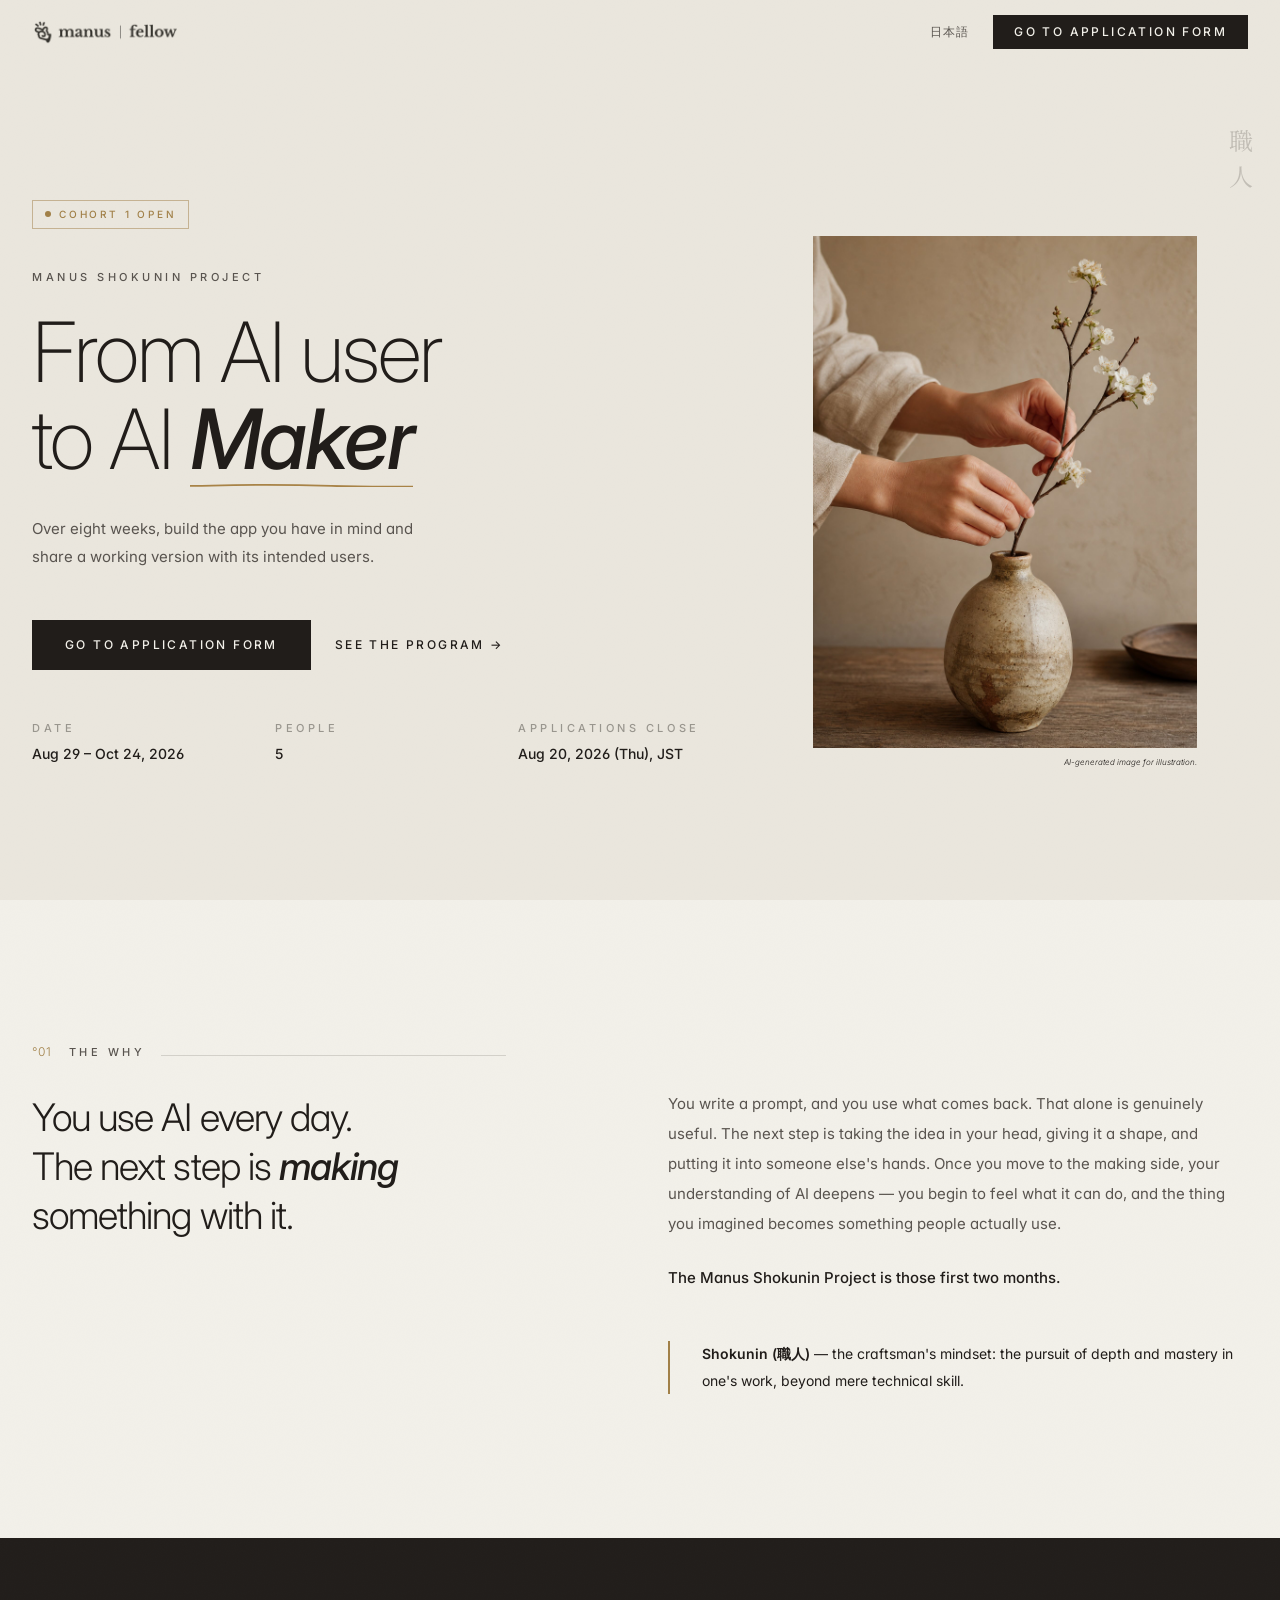
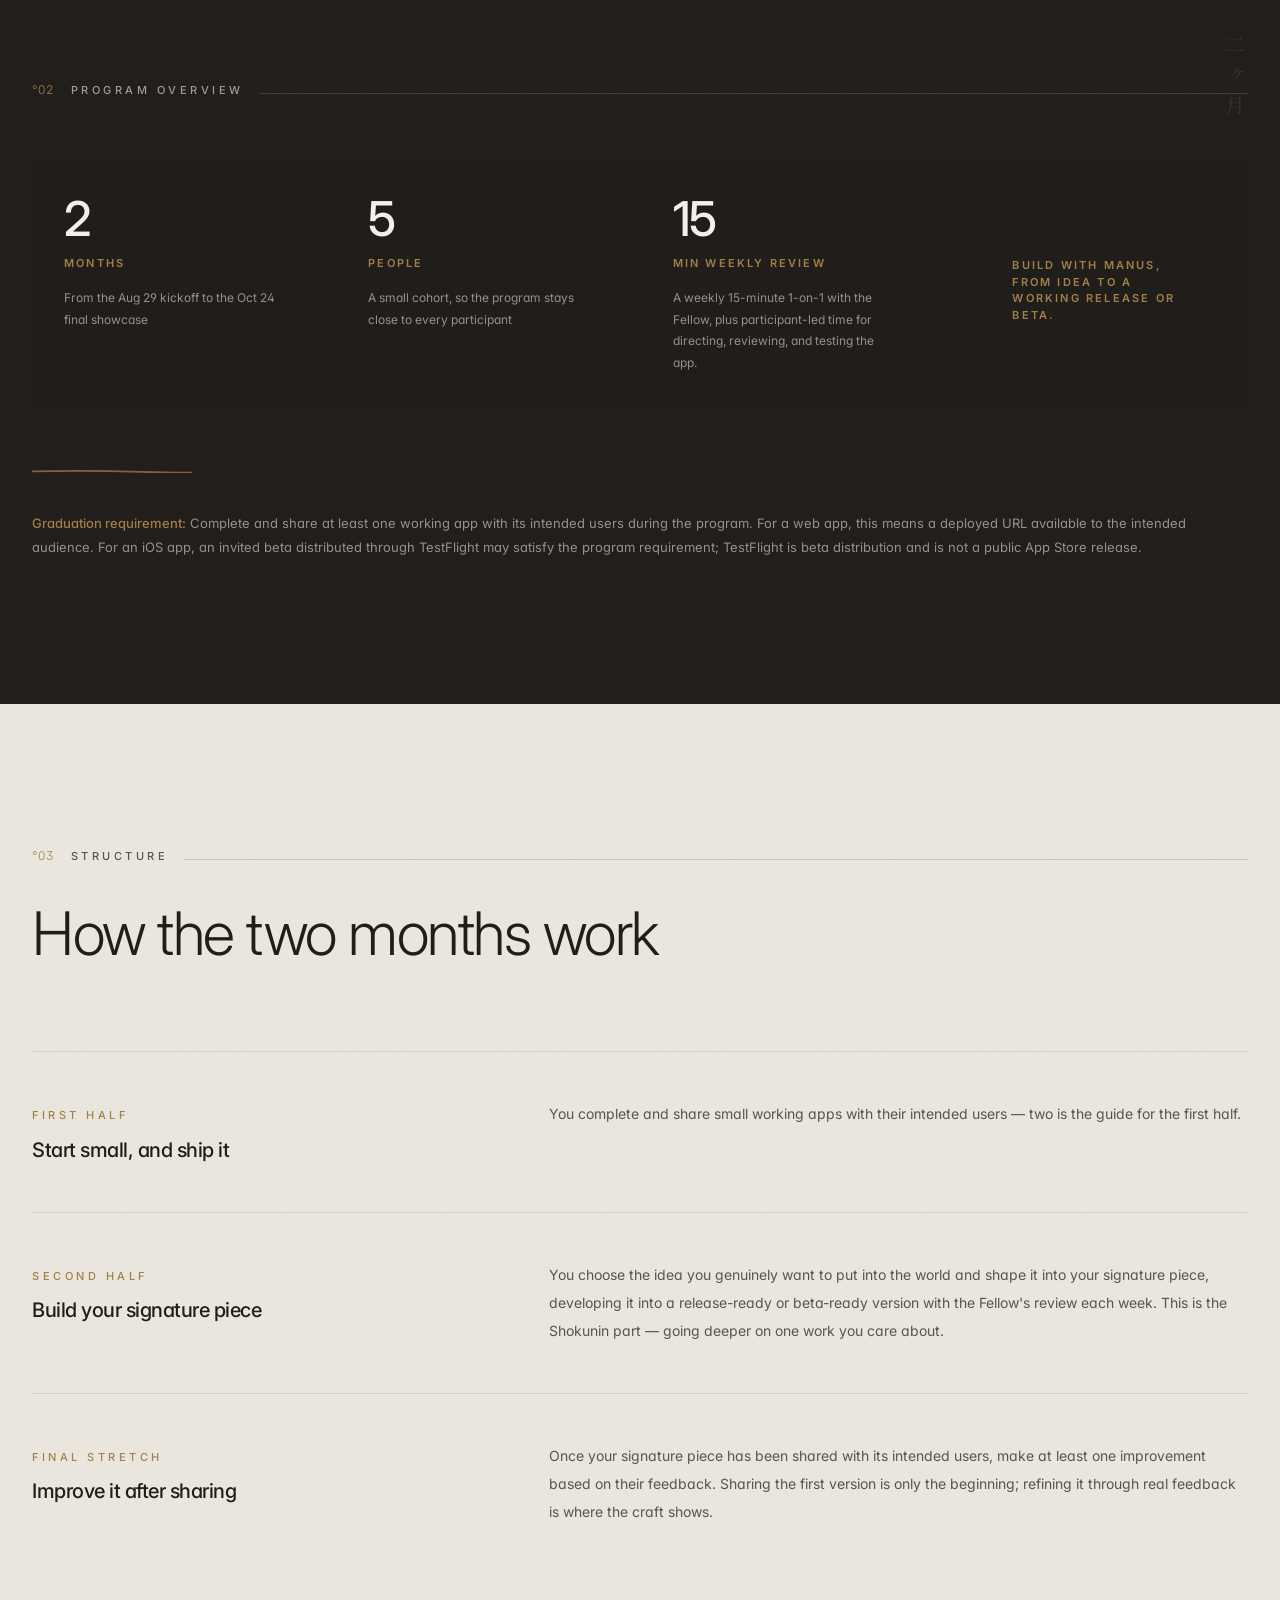
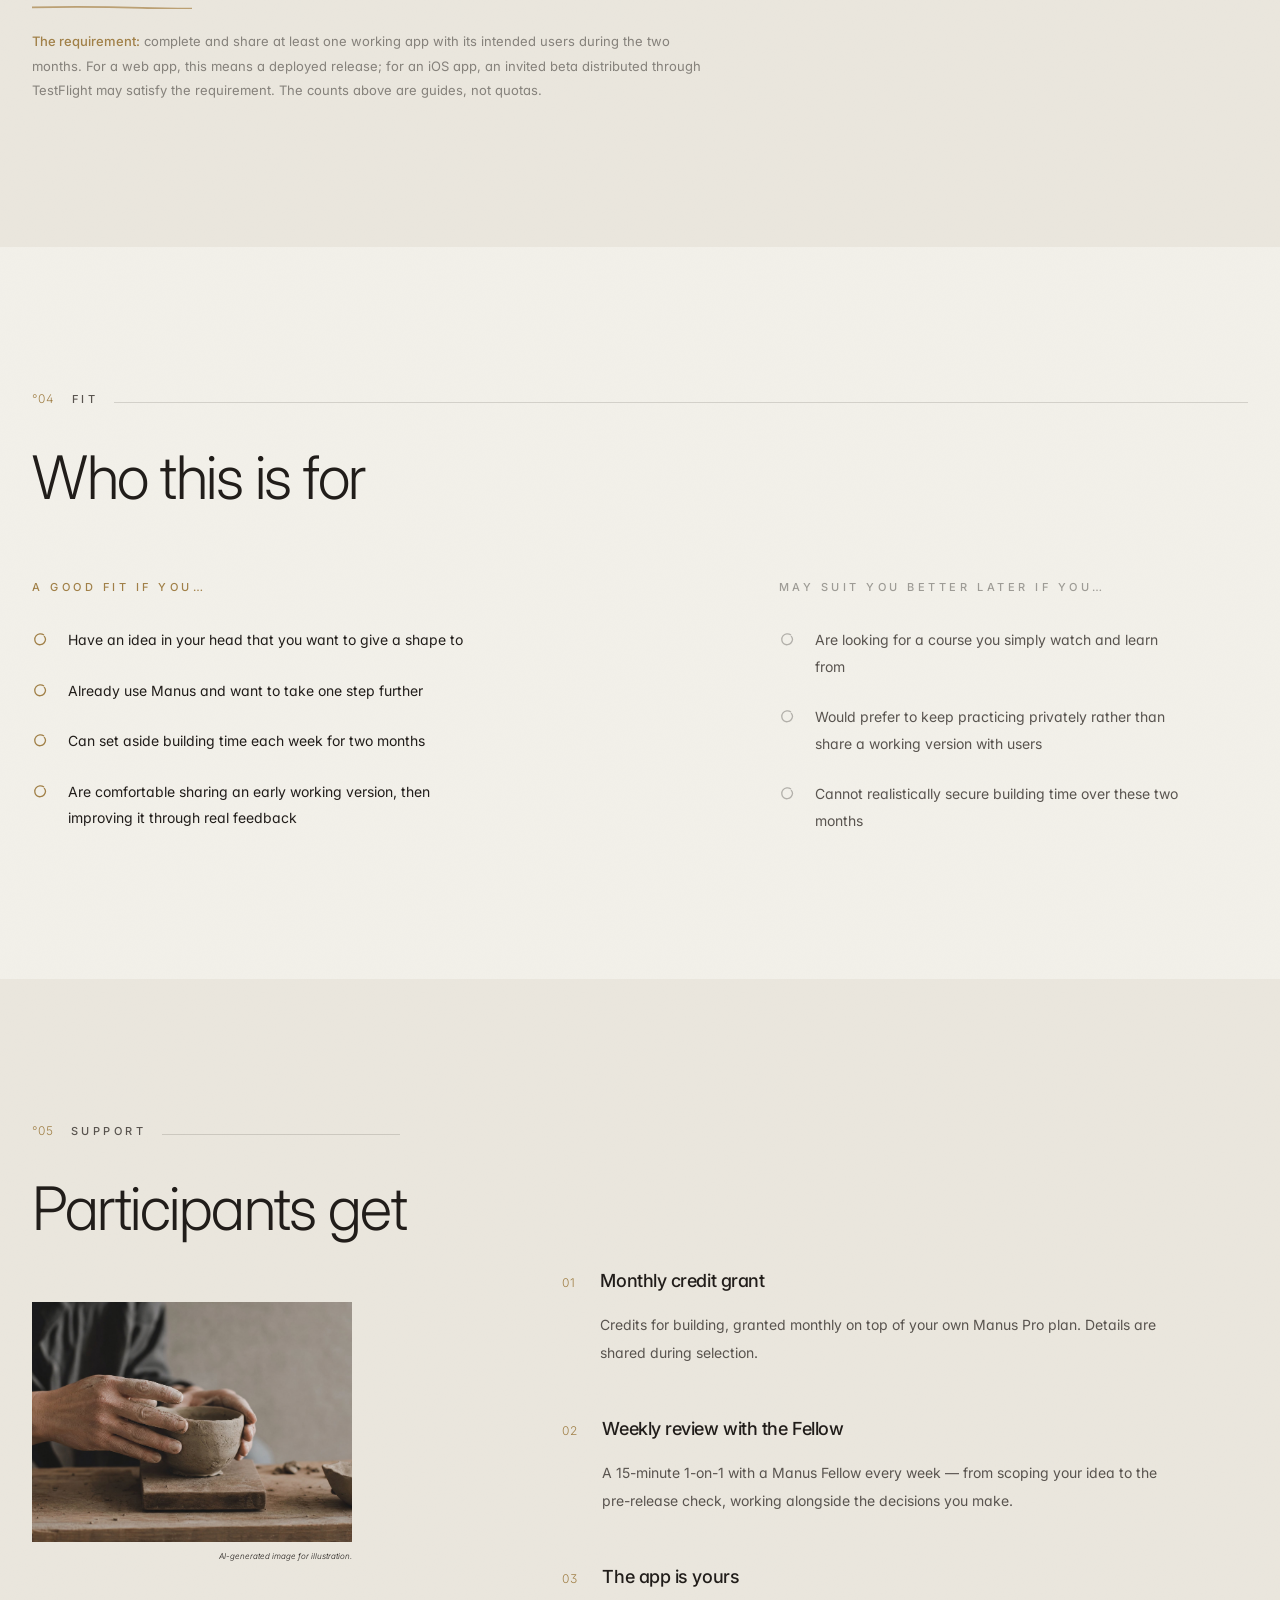
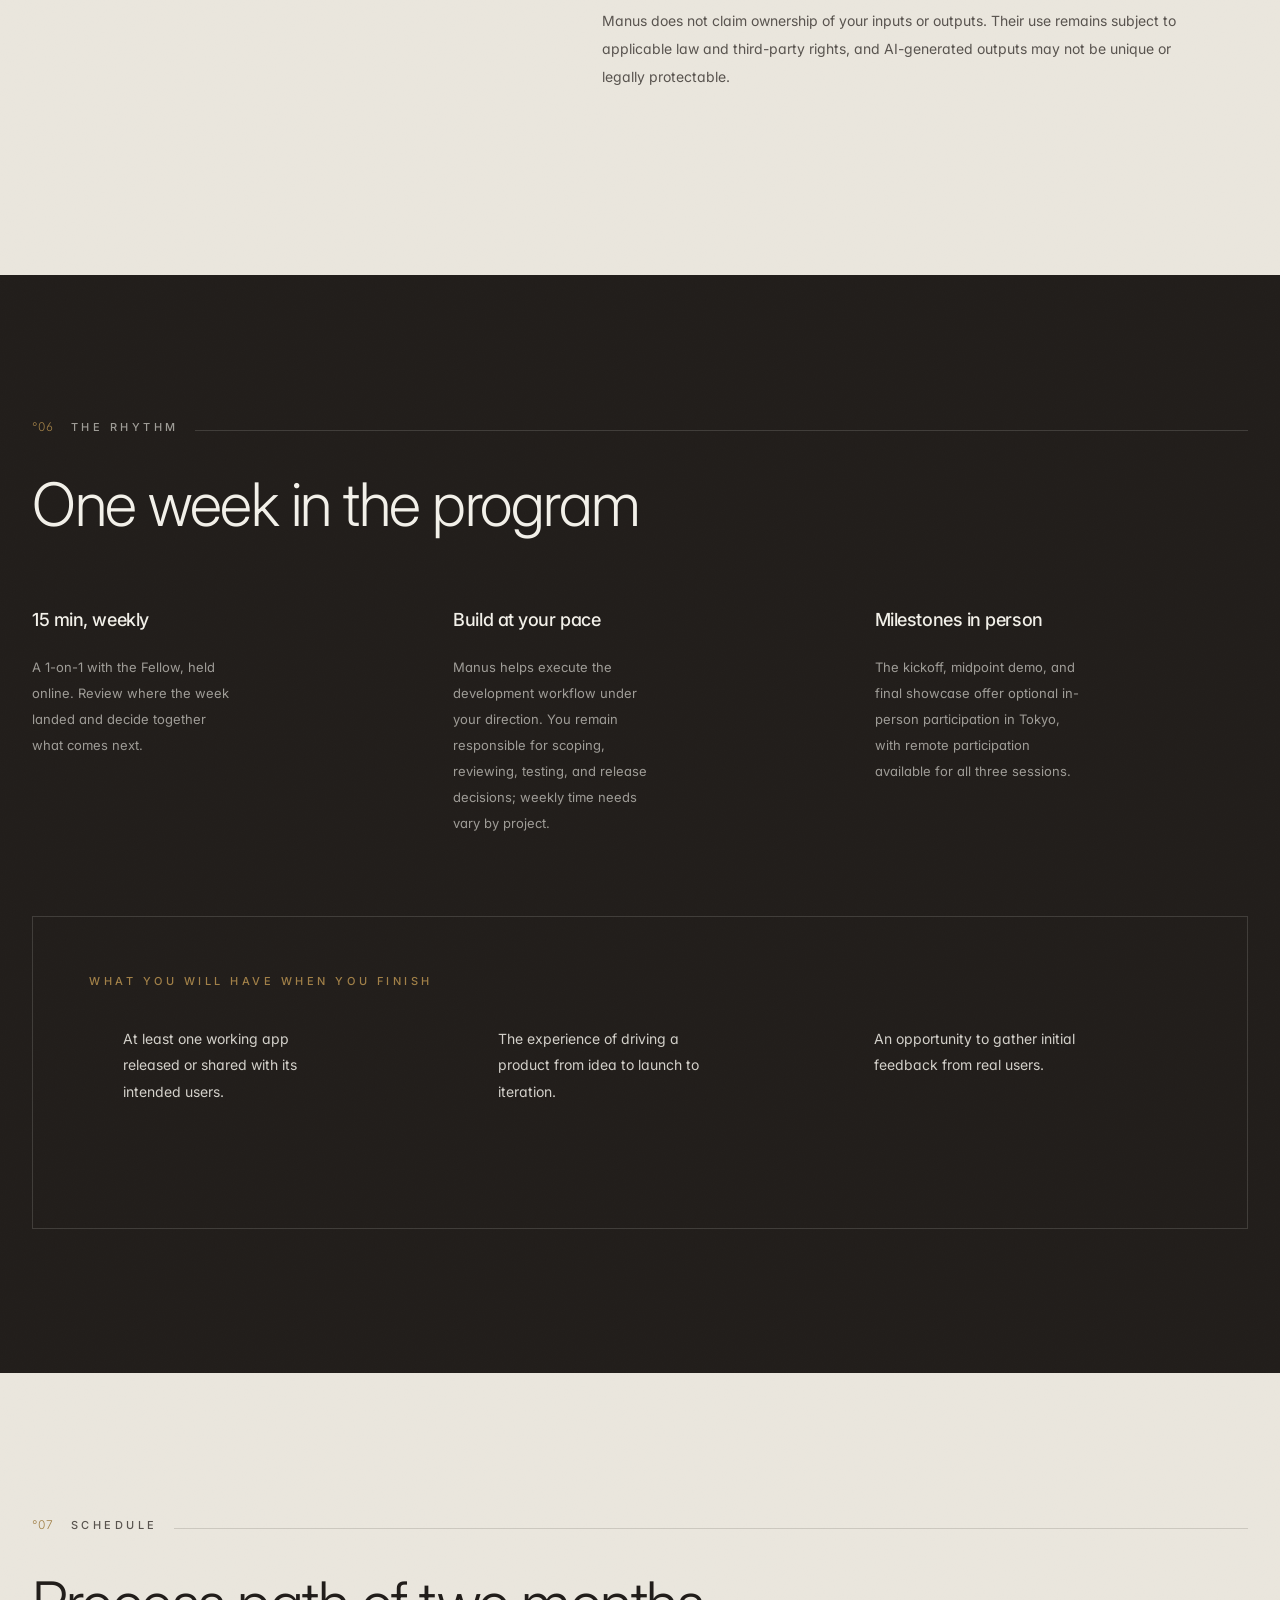
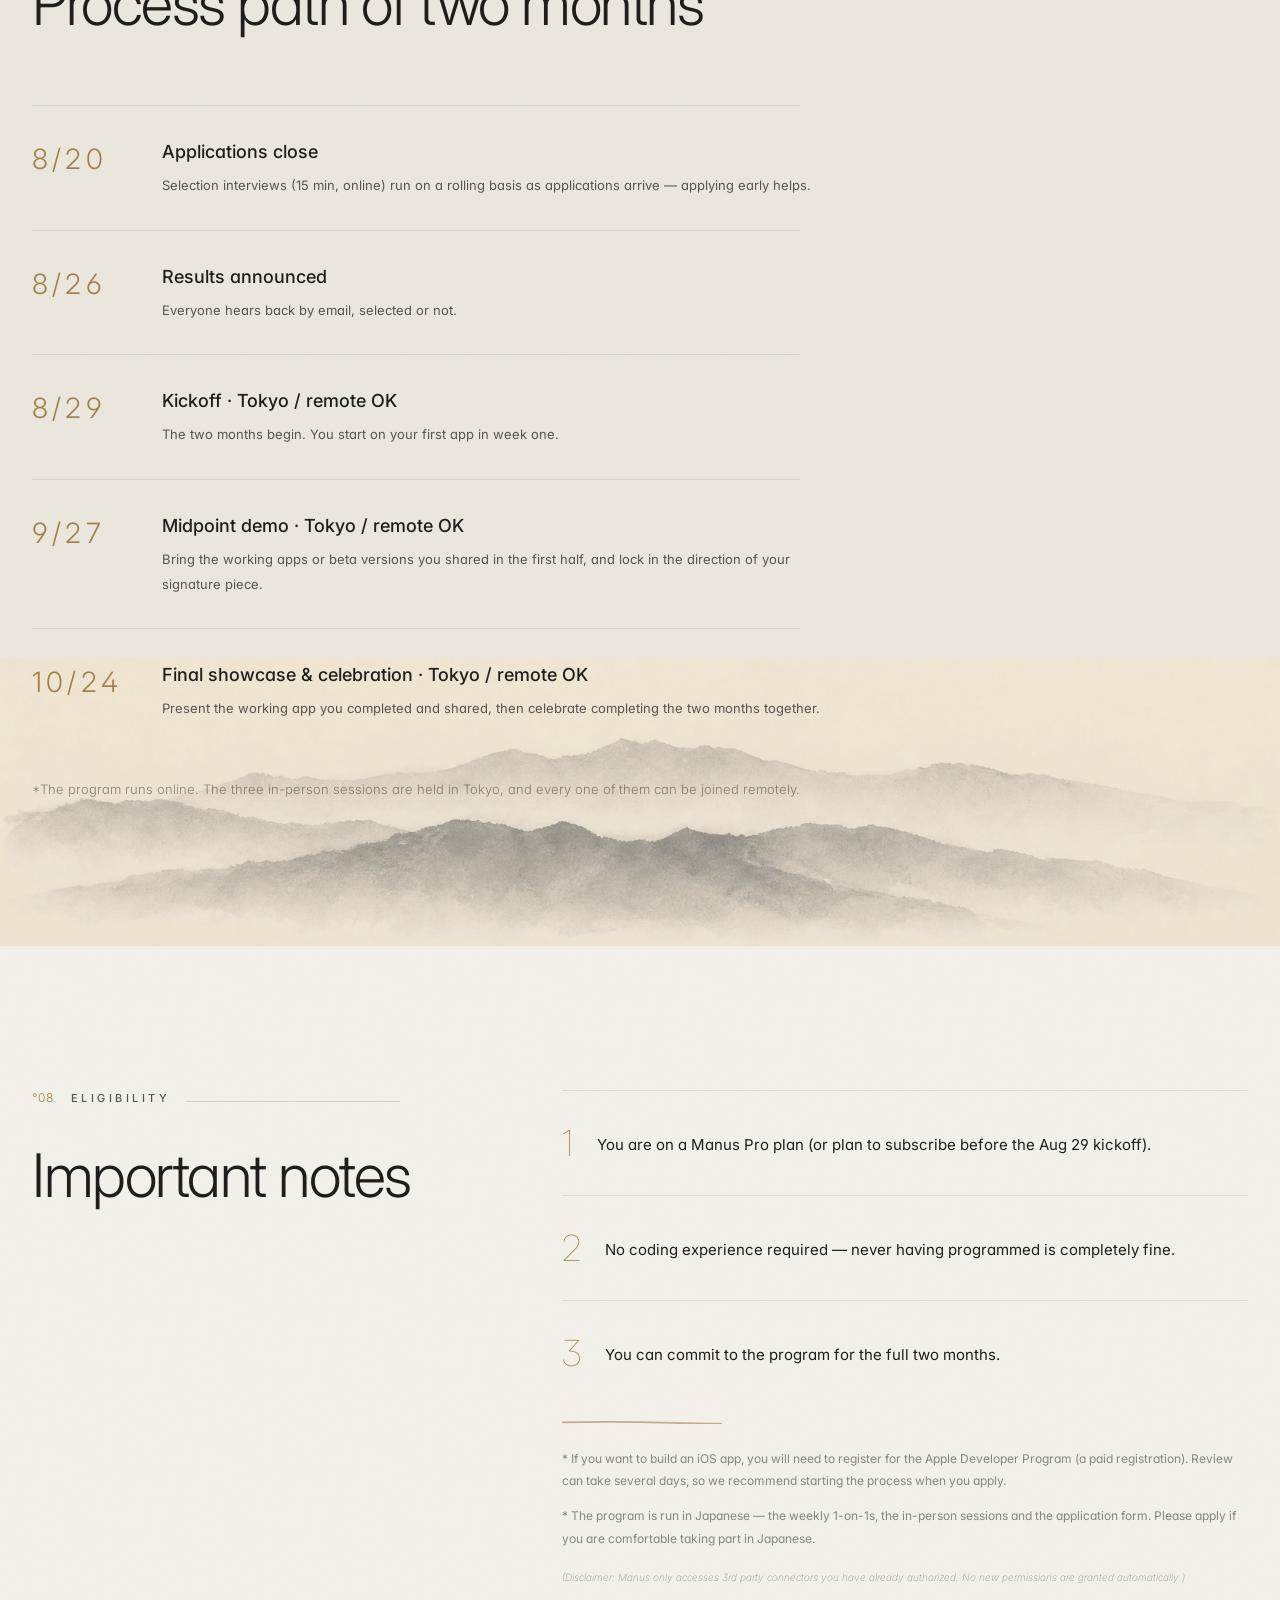
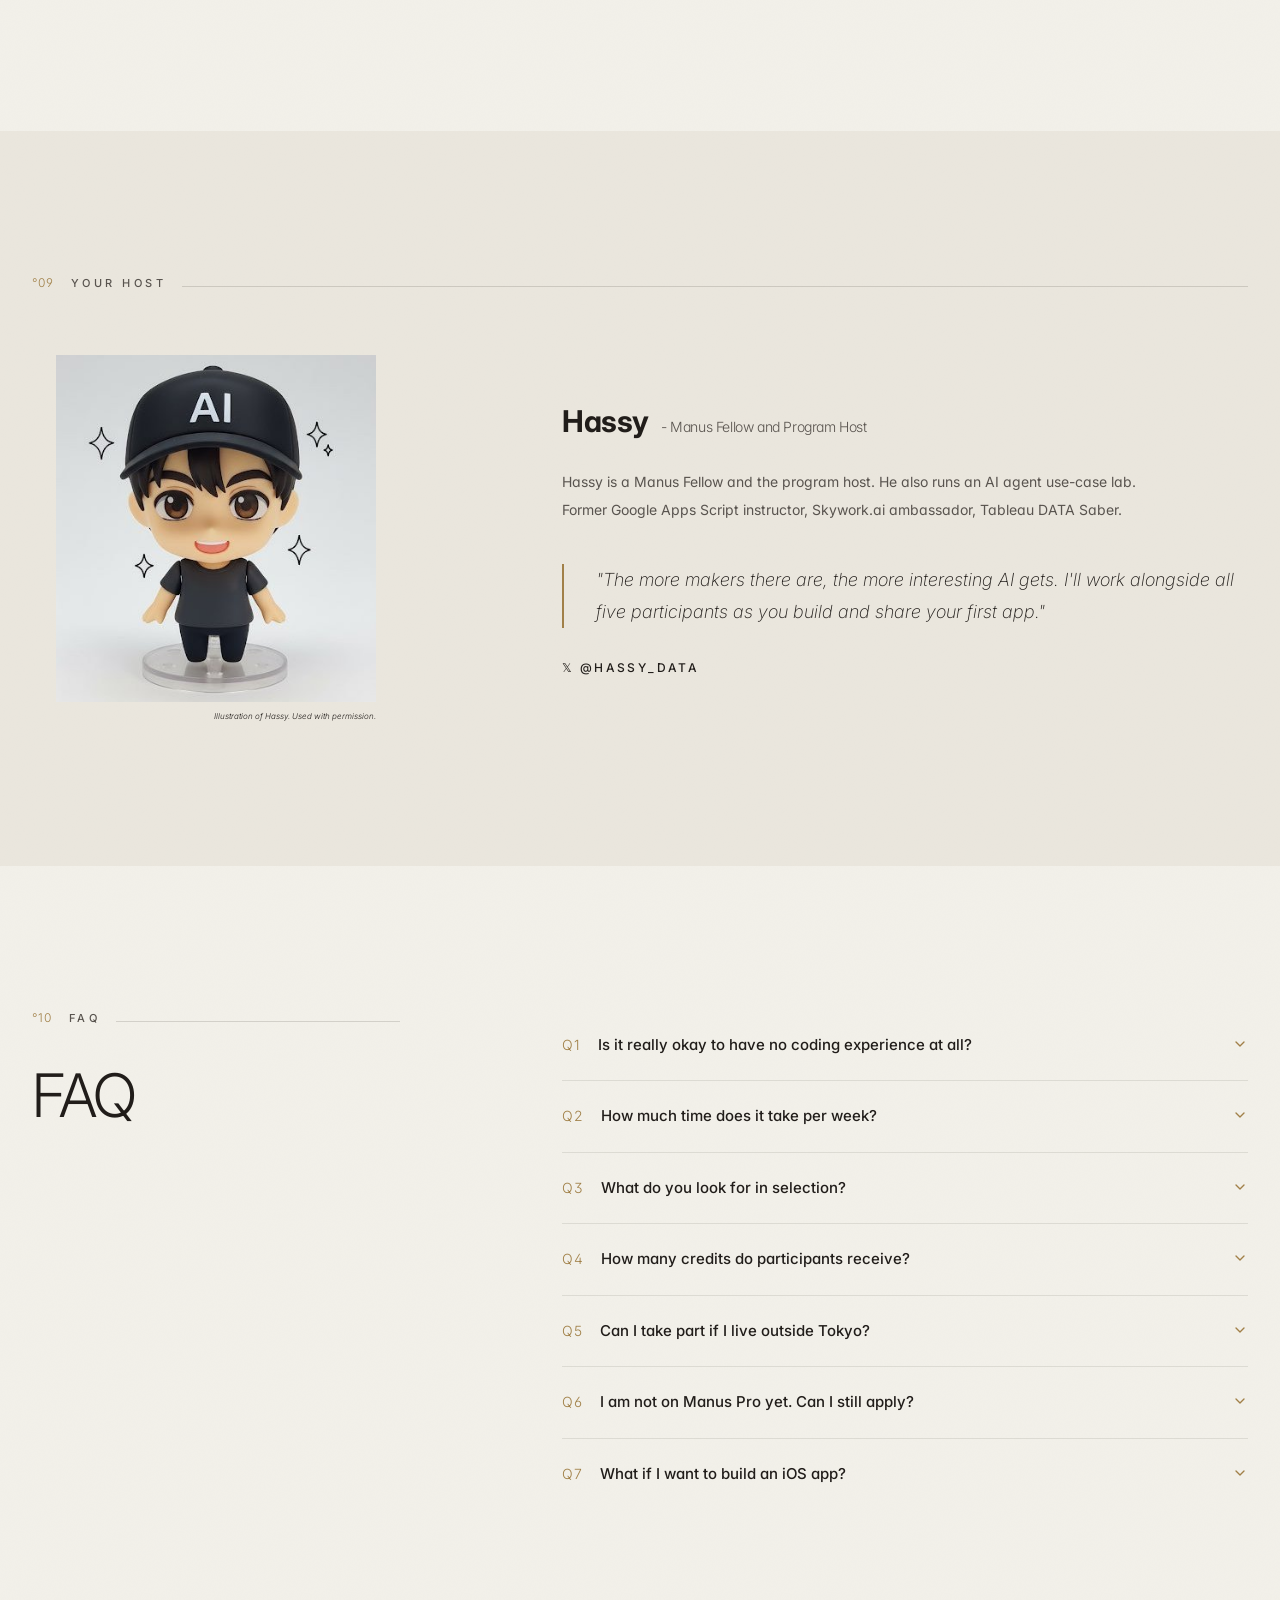
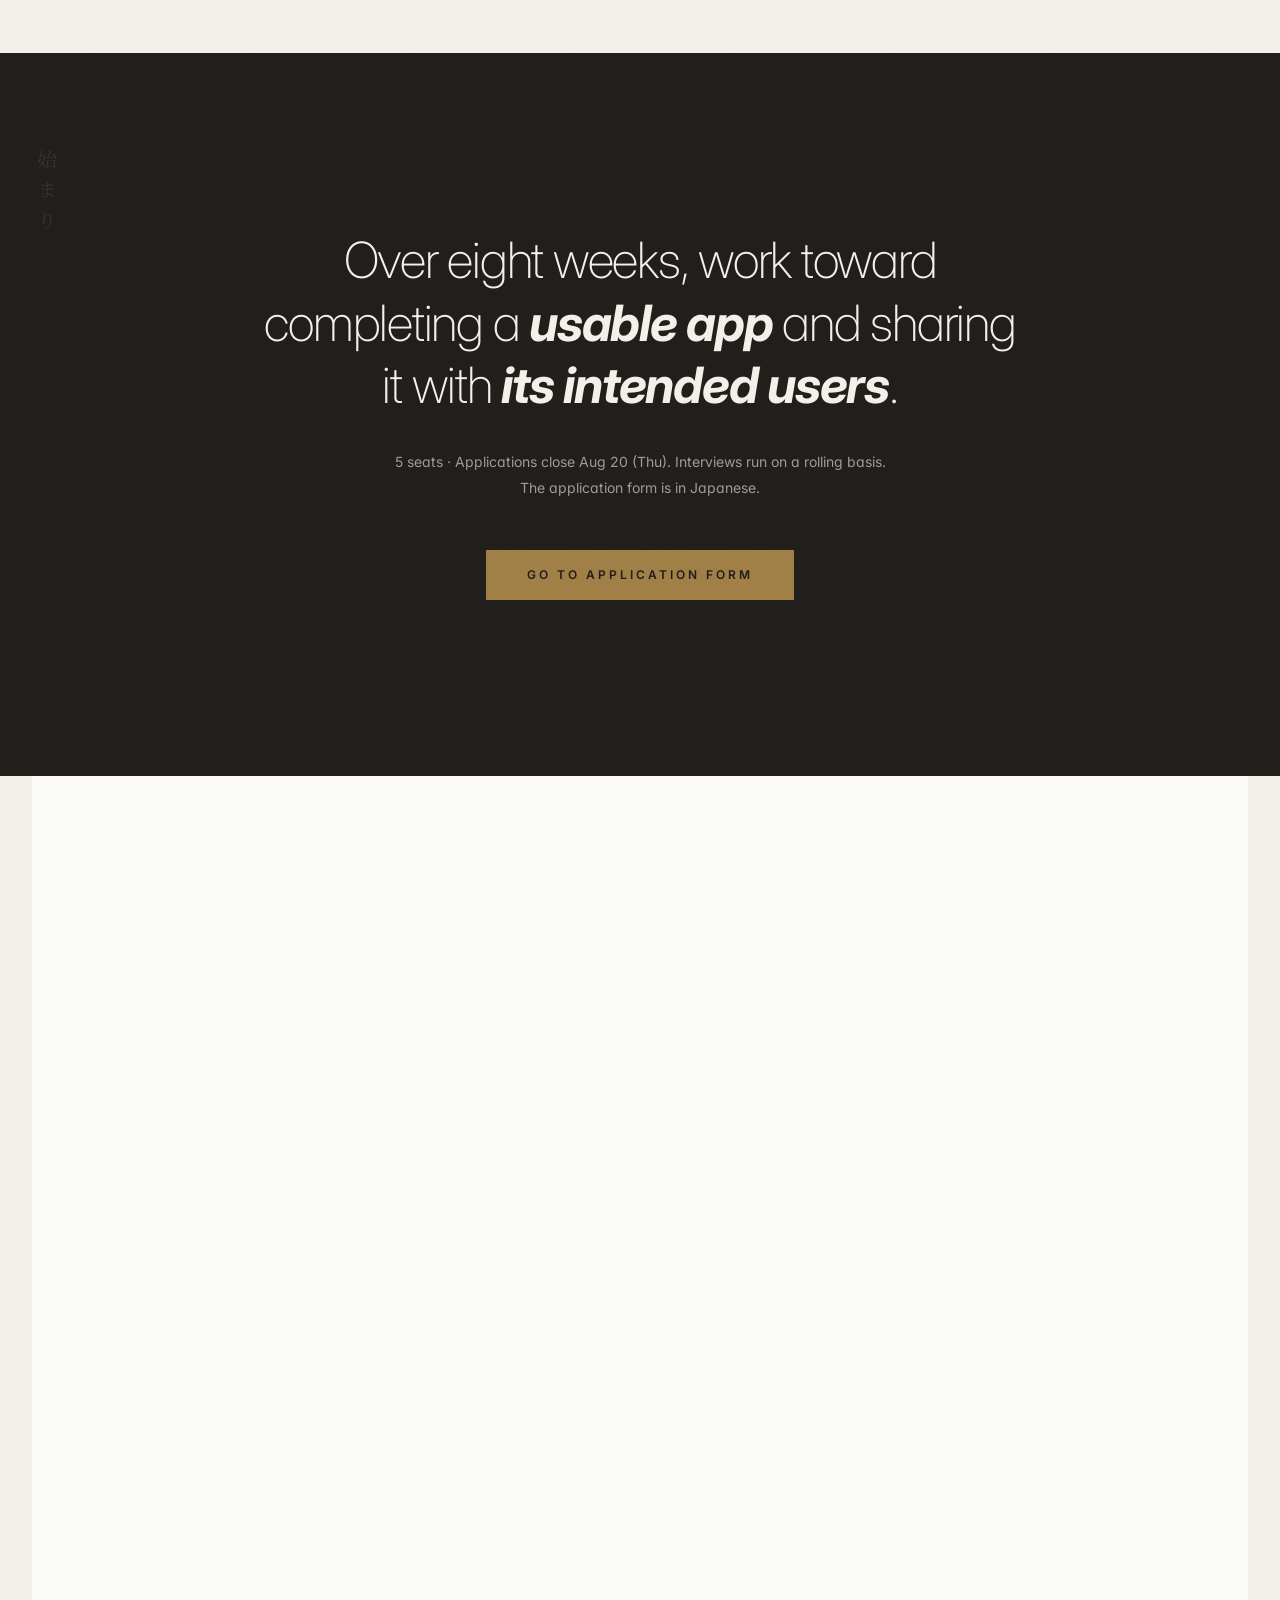
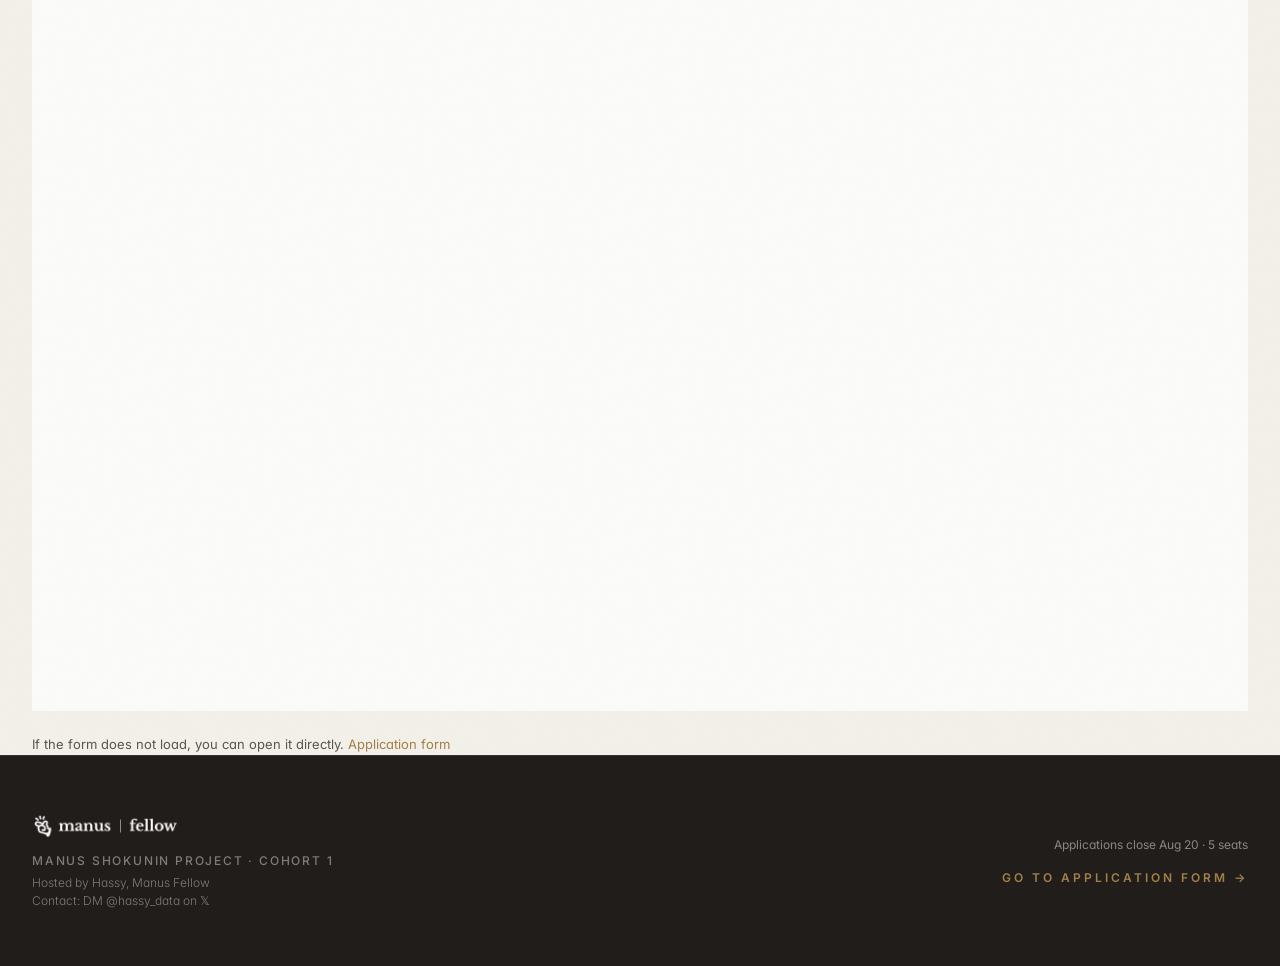
==== commit 49824f4f: "OGP画像を横長のカード用に差し替え og:image がヒーローの写真そのもの（1632×2176の縦長）を指していた。 XやSlackのカードは横長1.91:1で切り抜くため、縦長画像だと中央の帯" ====
--- a/en/index.html
+++ b/en/index.html
@@ -13,7 +13,7 @@
     <meta property="og:title" content="Manus Shokunin Project — Cohort 1" />
     <meta property="og:description" content="From AI user to AI maker. In two months, build the app you have in mind — and release it to the world. No coding experience required." />
     <meta property="og:url" content="https://haassy.github.io/shokunin-lp/en/" />
-    <meta property="og:image" content="https://haassy.github.io/shokunin-lp/manus-storage/vase-hands.jpg" />
+    <meta property="og:image" content="https://haassy.github.io/shokunin-lp/og-image.jpg" />
     <meta property="og:locale" content="en_US" />
     <meta name="twitter:card" content="summary_large_image" />
     <meta name="twitter:site" content="@hassy_data" />
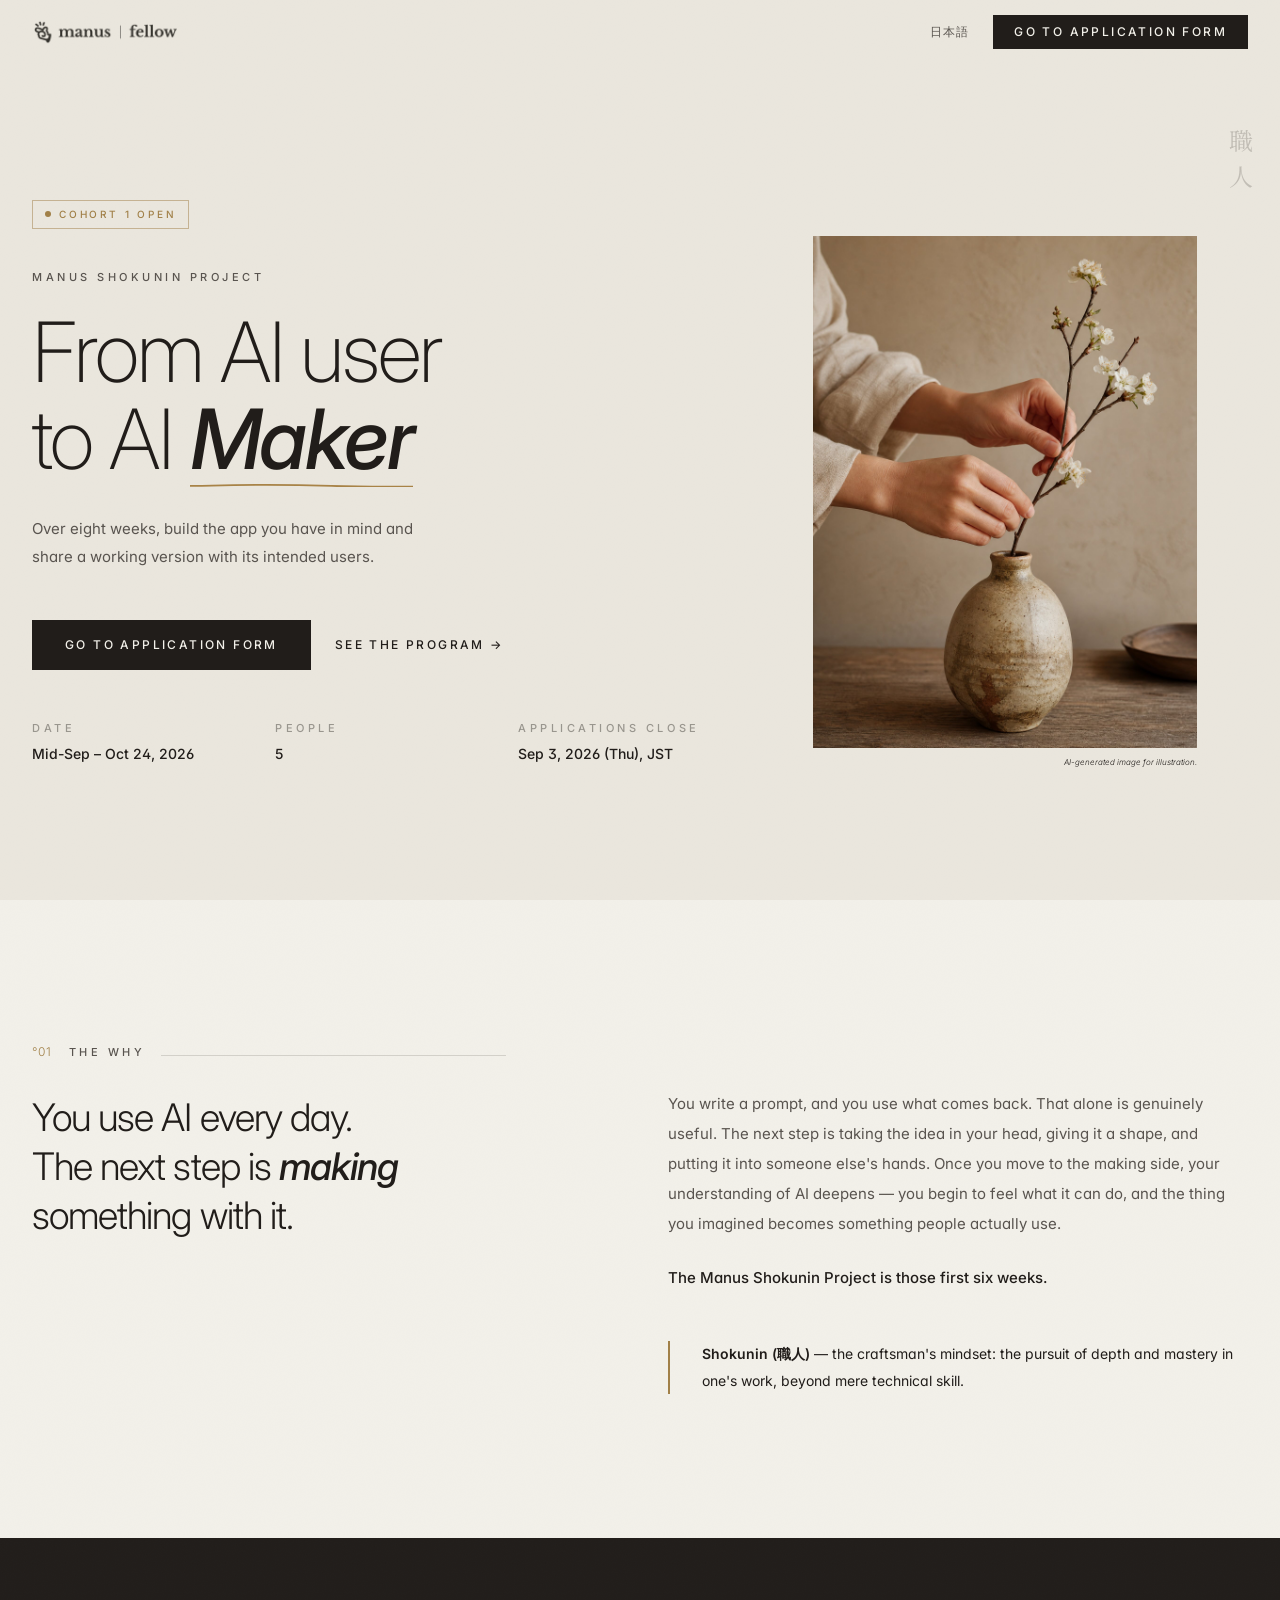
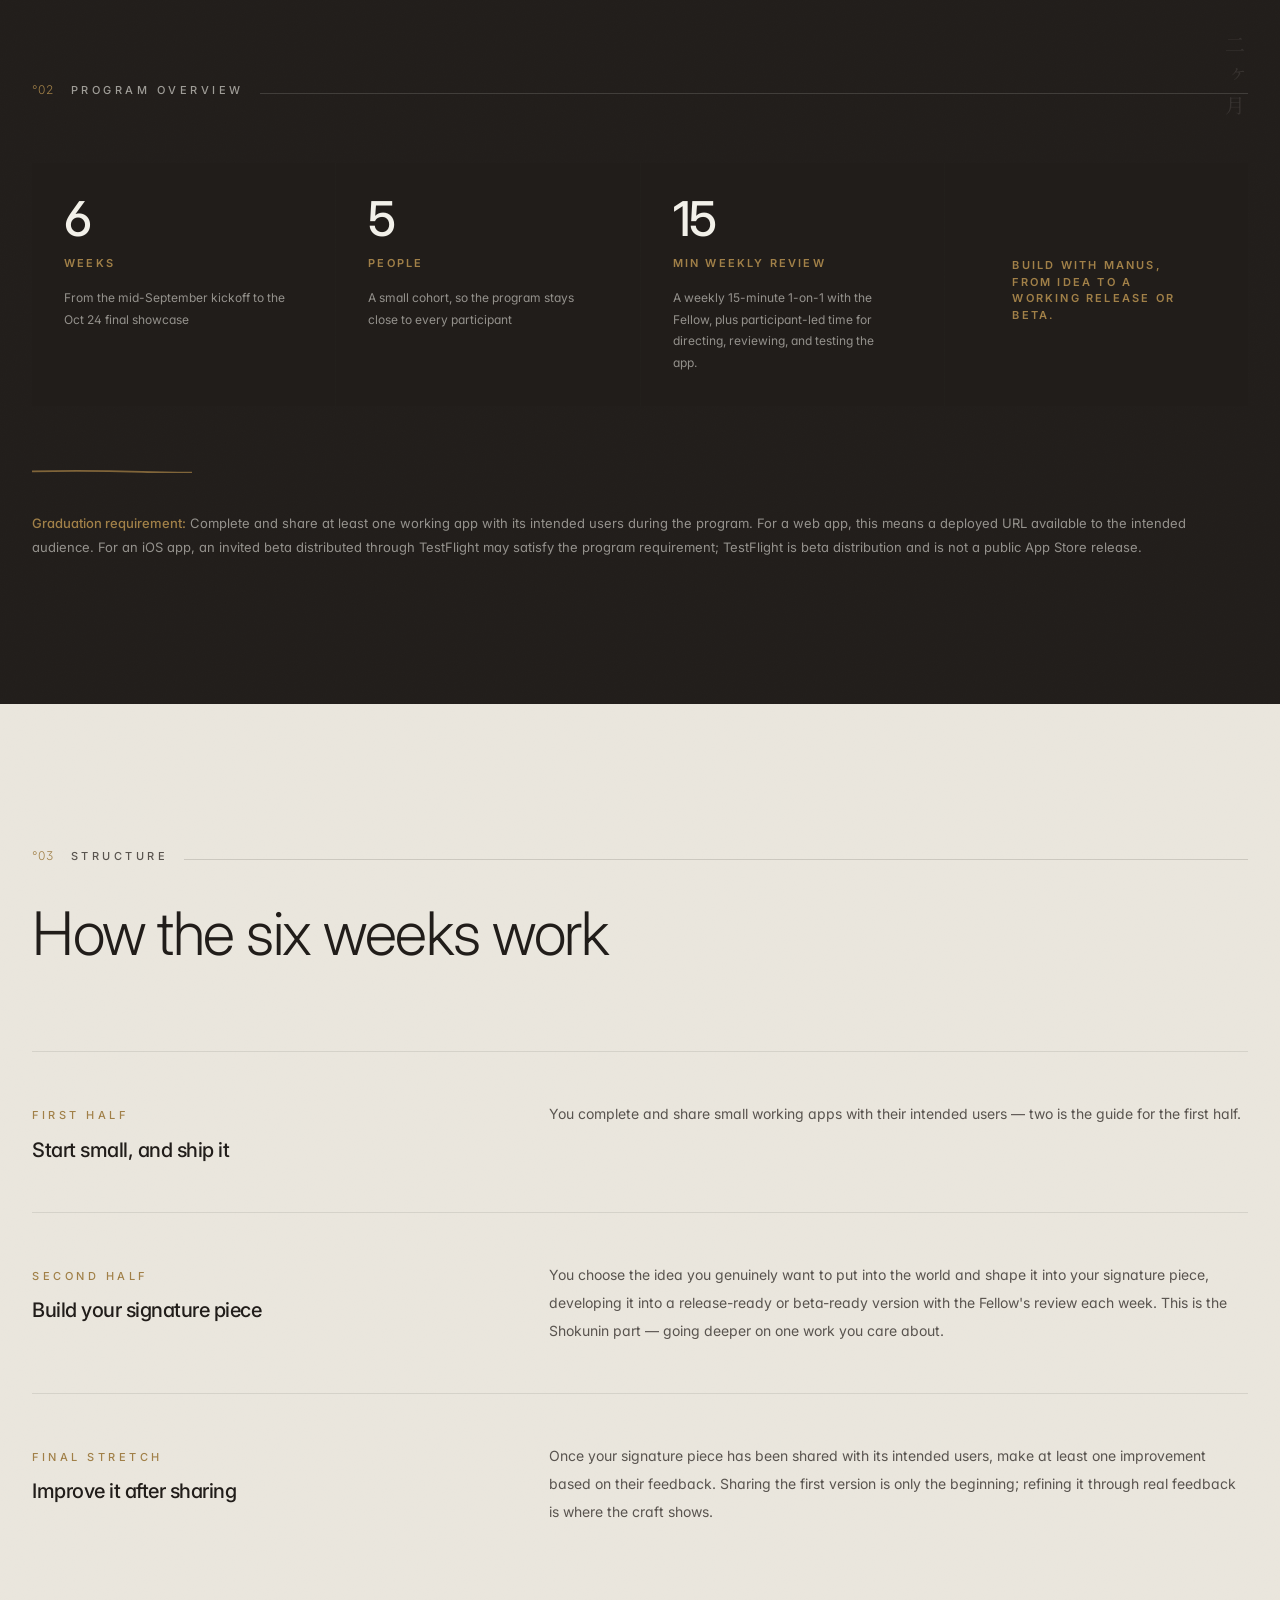
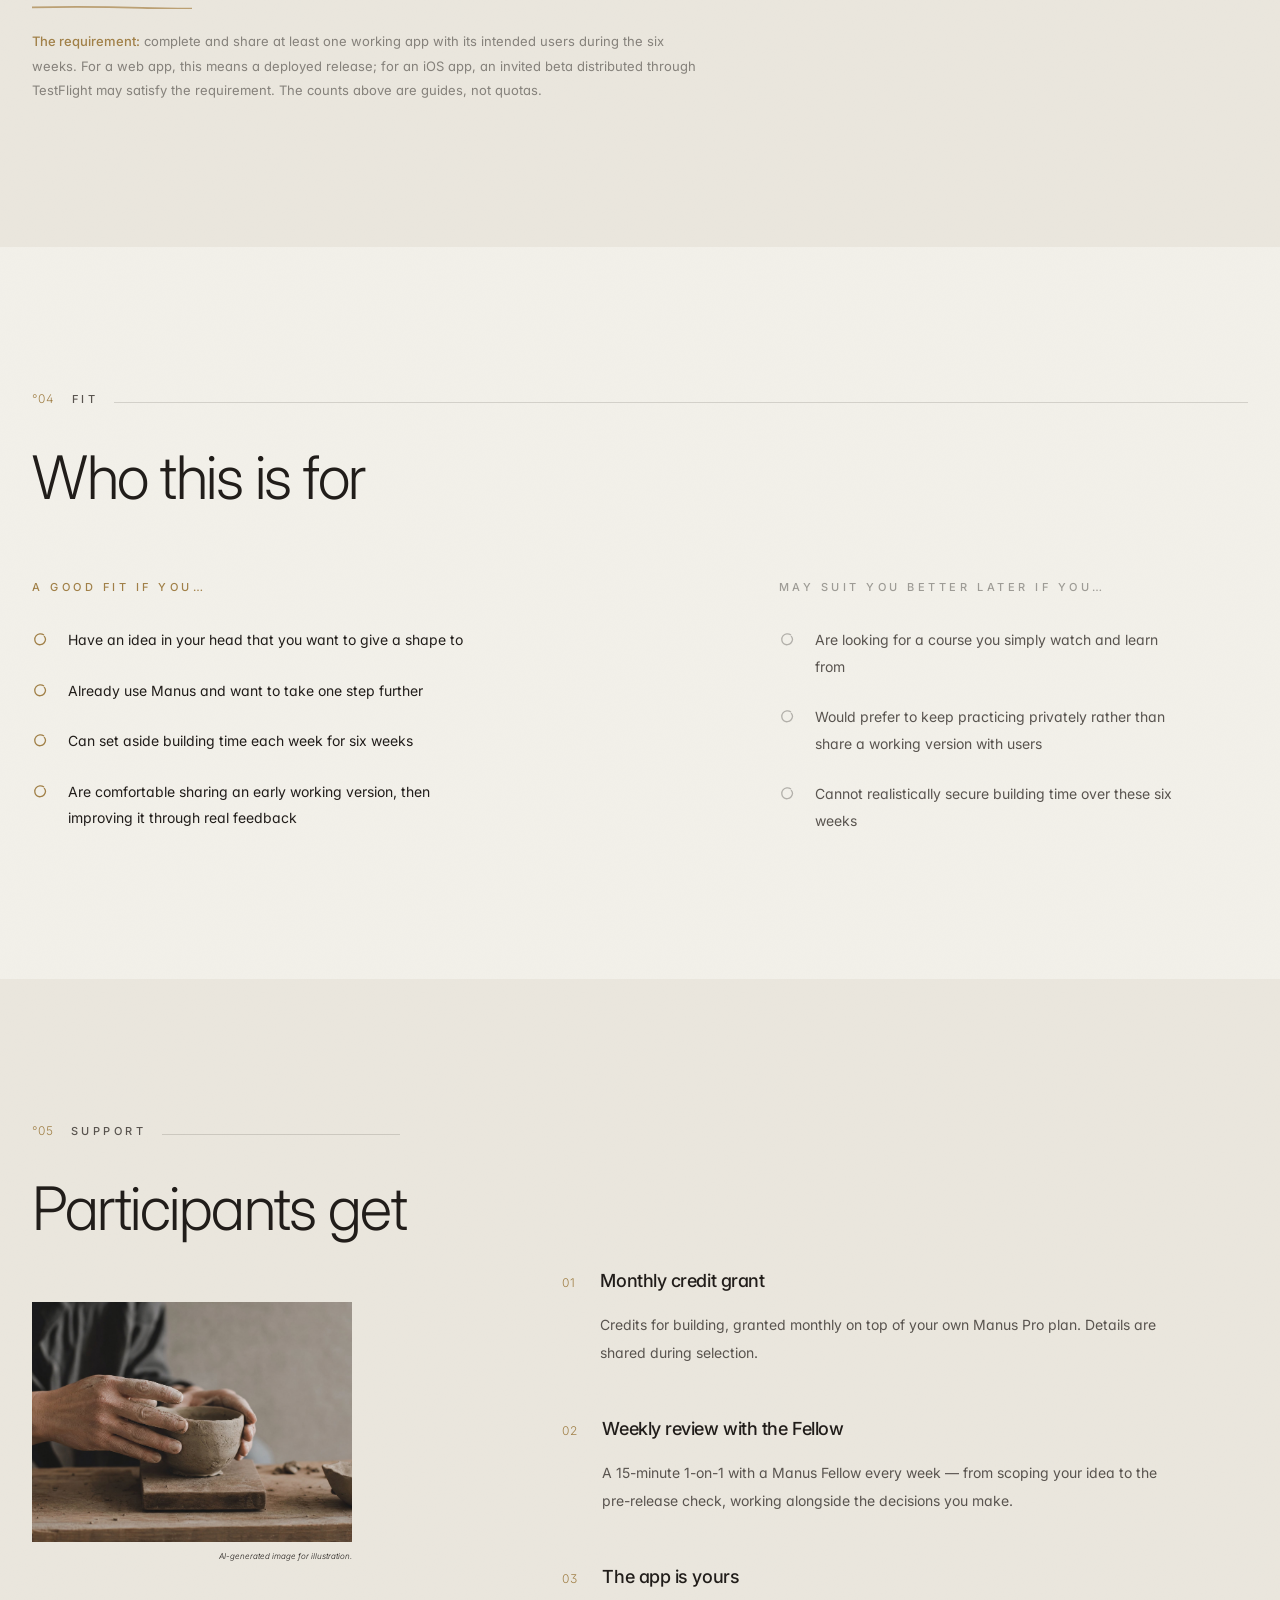
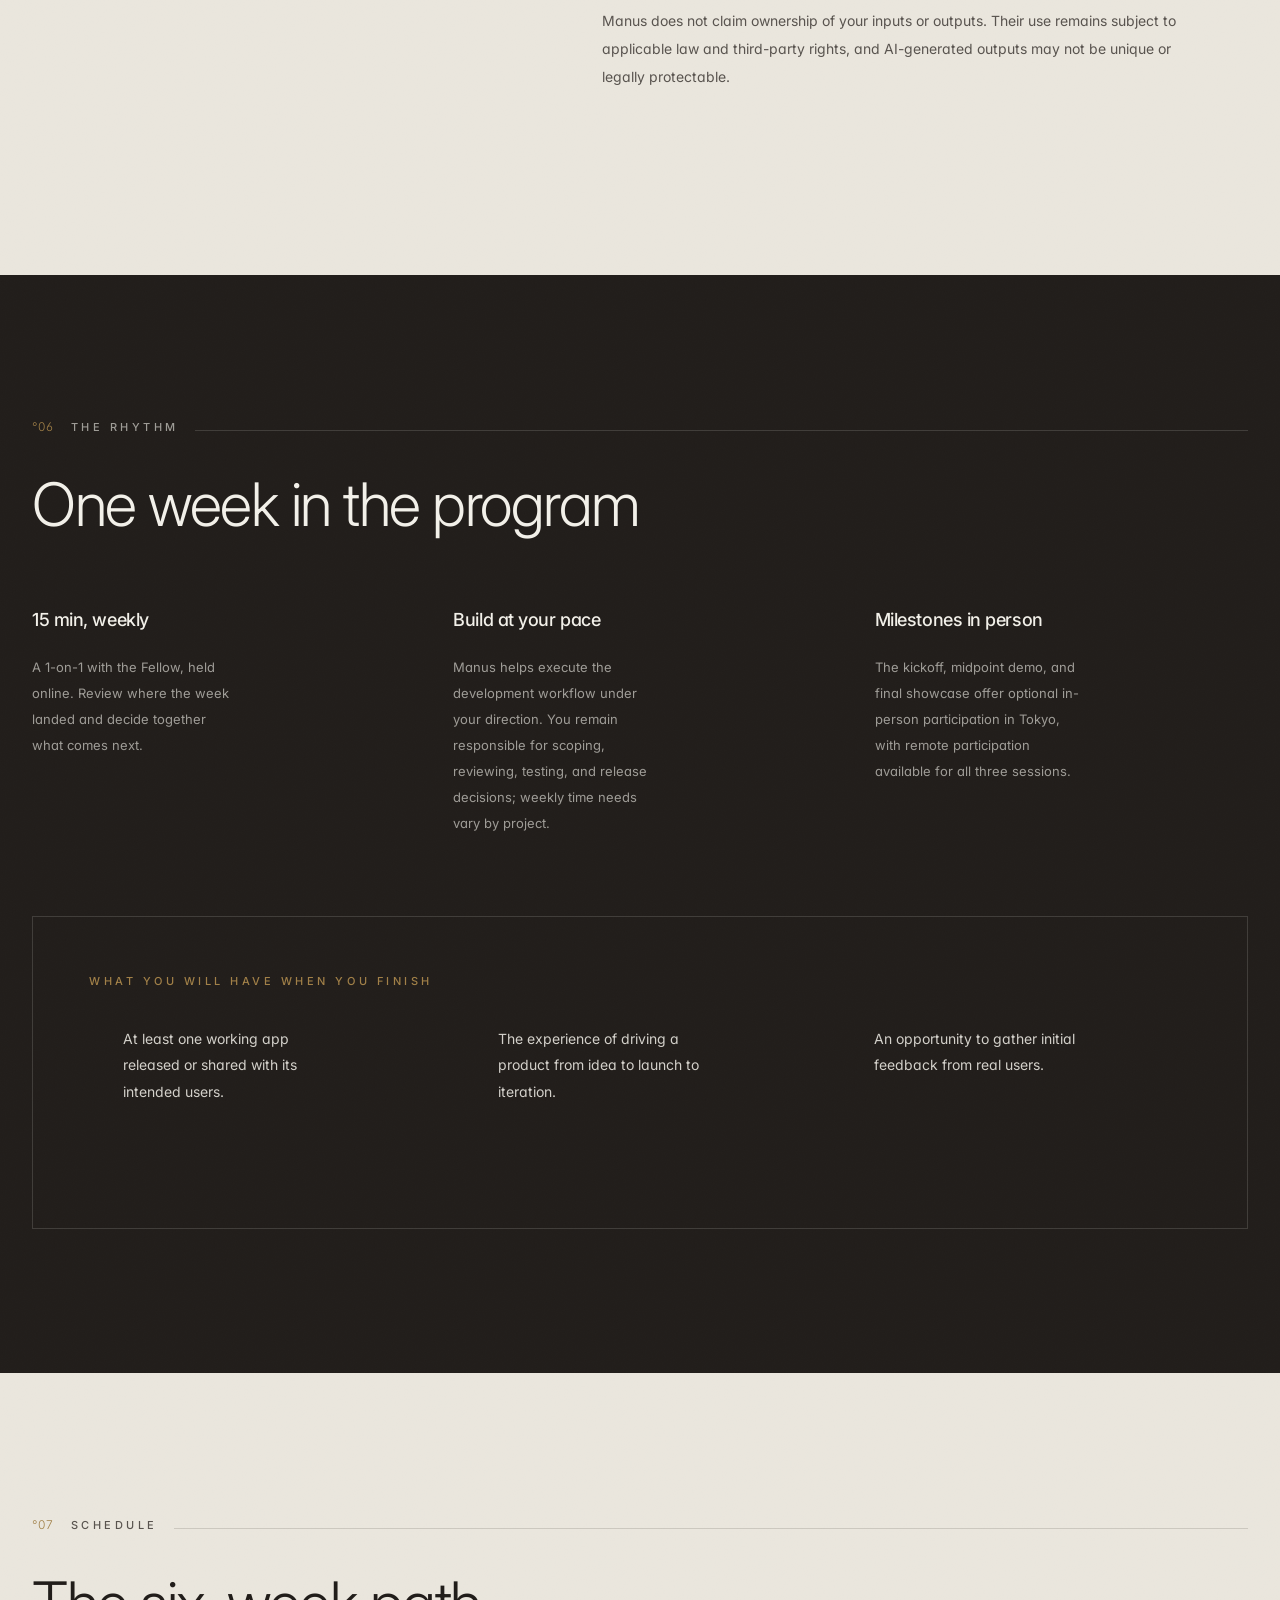
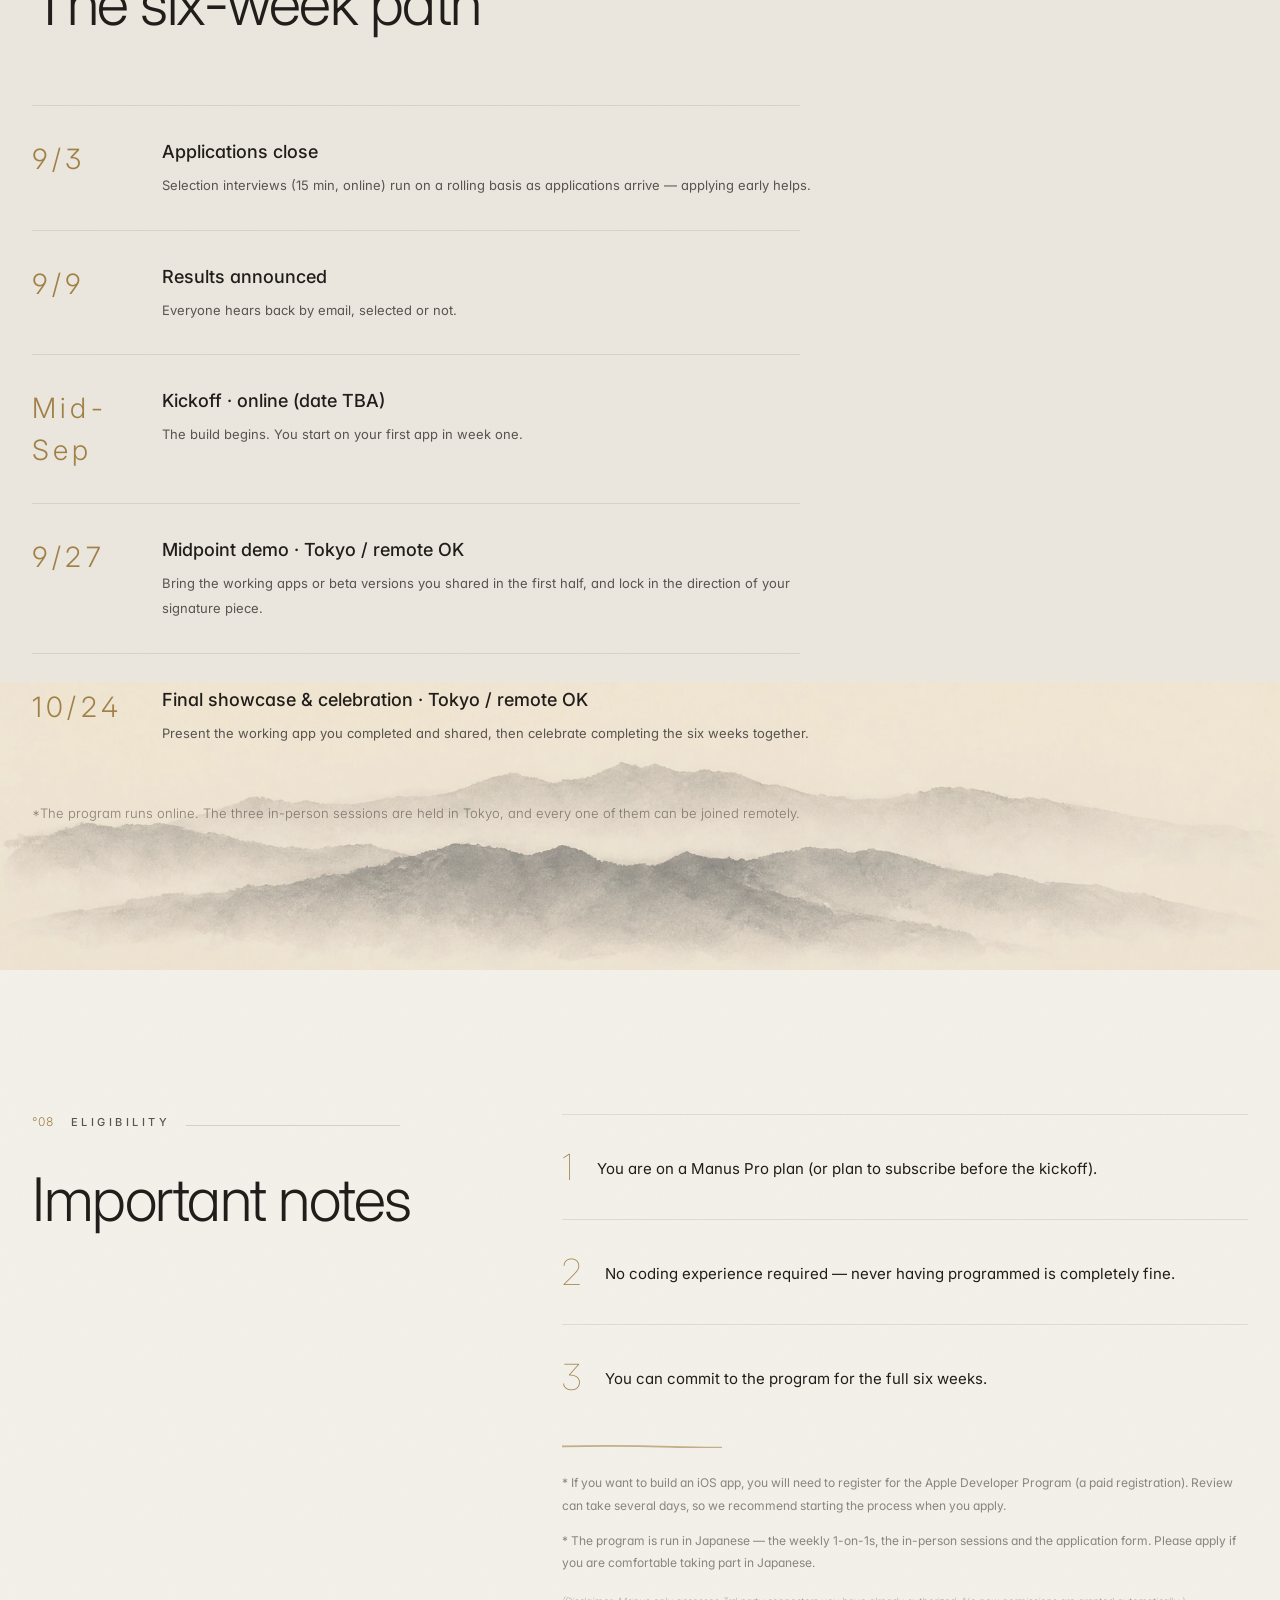
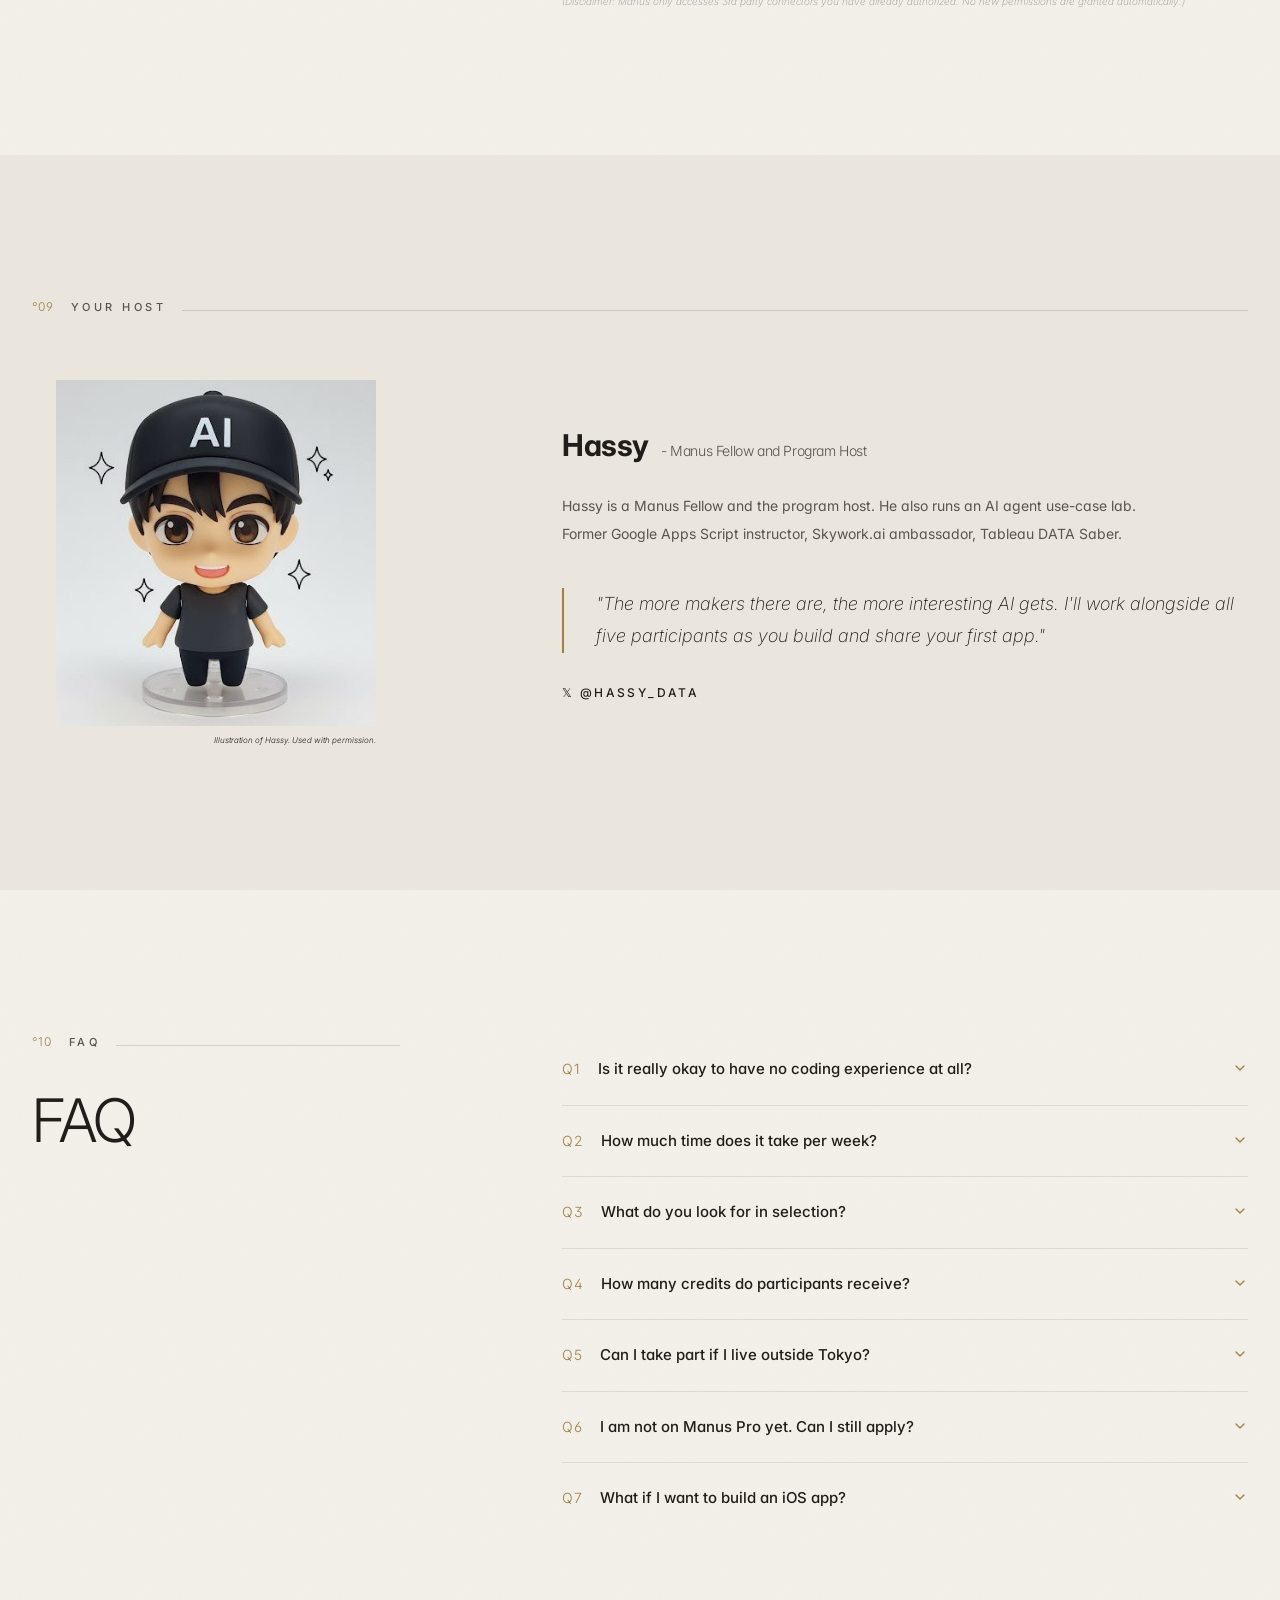
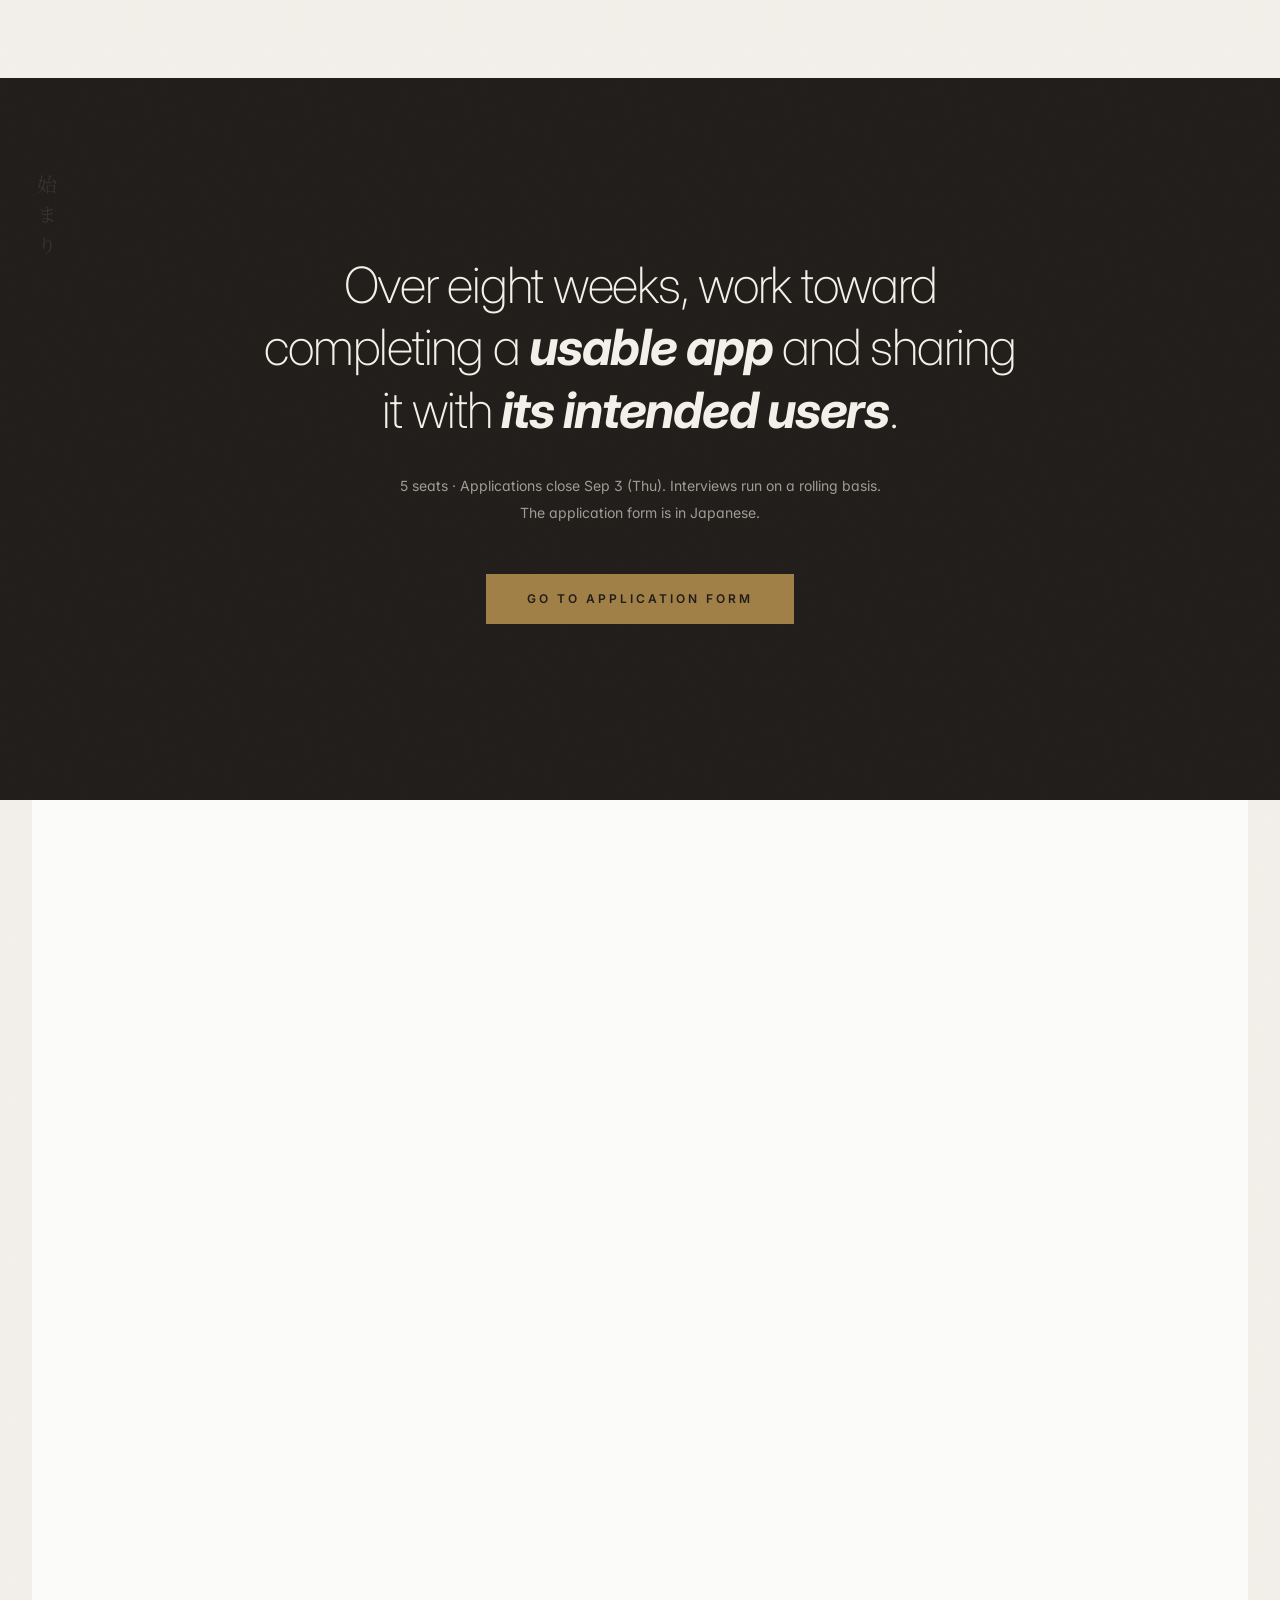
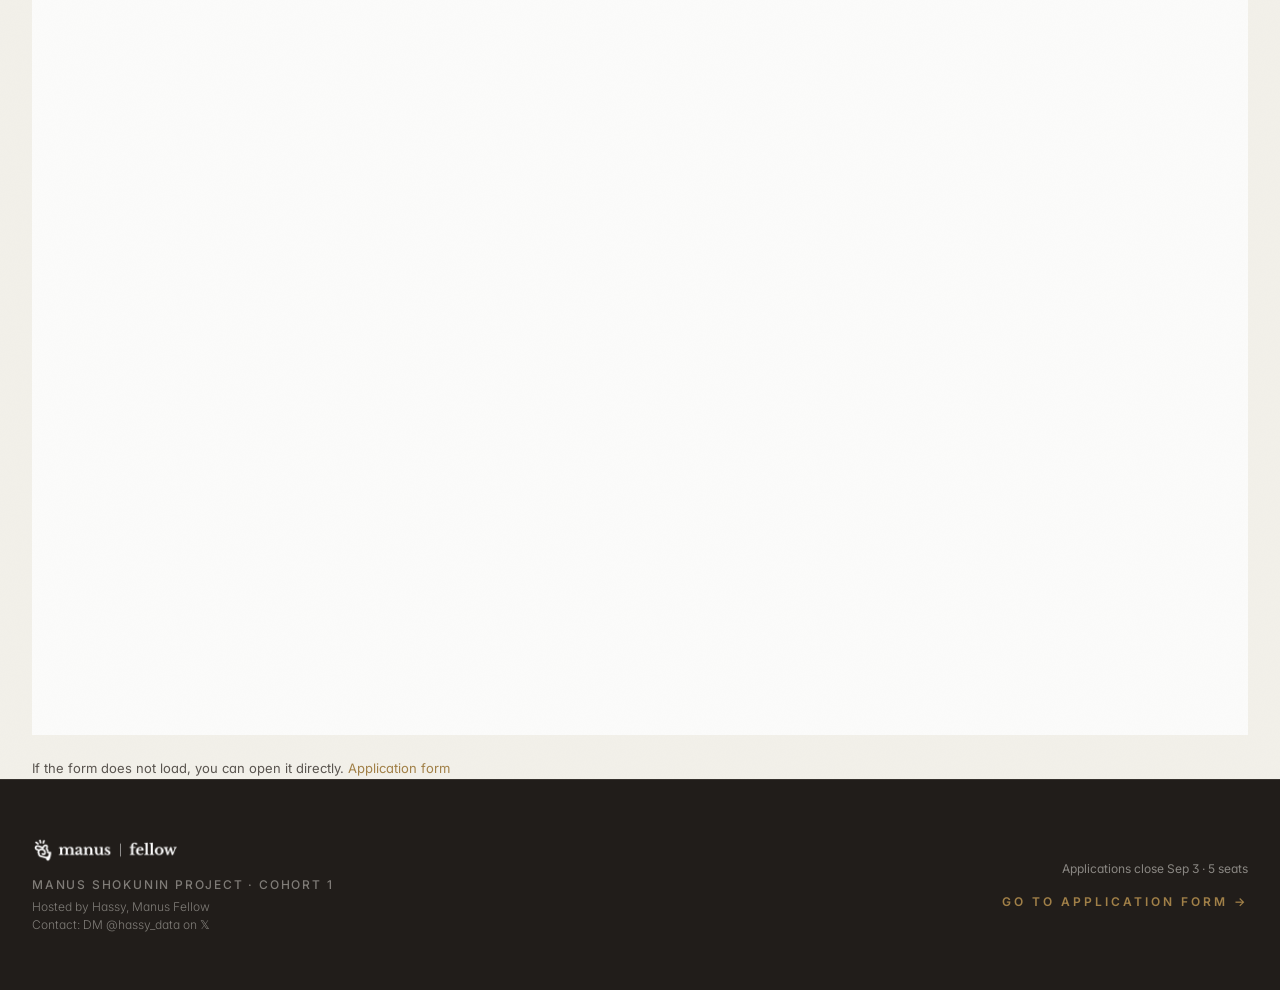
==== commit ba668151: "日程改訂：応募締切9/3・結果9/9・キックオフ9月中旬（オンライン）・期間6週間に更新 Co-Authored-By: Claude Fable 5 <noreply@anthropic.com> " ====
--- a/en/index.html
+++ b/en/index.html
@@ -7,11 +7,11 @@
       name="viewport"
       content="width=device-width, initial-scale=1.0, maximum-scale=1" />
     <title>Manus Shokunin Project — Cohort 1</title>
-    <meta name="description" content="From AI user to AI maker. In two months, build the app you have in mind — and release it to the world. No coding experience required." />
+    <meta name="description" content="From AI user to AI maker. In six weeks, build the app you have in mind — and release it to the world. No coding experience required." />
     <link rel="icon" href="data:image/svg+xml,%3Csvg%20xmlns%3D%22http%3A%2F%2Fwww.w3.org%2F2000%2Fsvg%22%20viewBox%3D%220%200%2064%2064%22%3E%3Crect%20width%3D%2264%22%20height%3D%2264%22%20fill%3D%22%2523F5F1E8%22%2F%3E%3Ccircle%20cx%3D%2232%22%20cy%3D%2232%22%20r%3D%2221%22%20fill%3D%22none%22%20stroke%3D%22%25231C1A17%22%20stroke-width%3D%226%22%20stroke-linecap%3D%22round%22%20stroke-dasharray%3D%22118%2014%22%20transform%3D%22rotate(-35%2032%2032)%22%2F%3E%3C%2Fsvg%3E" />
     <meta property="og:type" content="website" />
     <meta property="og:title" content="Manus Shokunin Project — Cohort 1" />
-    <meta property="og:description" content="From AI user to AI maker. In two months, build the app you have in mind — and release it to the world. No coding experience required." />
+    <meta property="og:description" content="From AI user to AI maker. In six weeks, build the app you have in mind — and release it to the world. No coding experience required." />
     <meta property="og:url" content="https://haassy.github.io/shokunin-lp/en/" />
     <meta property="og:image" content="https://haassy.github.io/shokunin-lp/og-image.jpg" />
     <meta property="og:locale" content="en_US" />
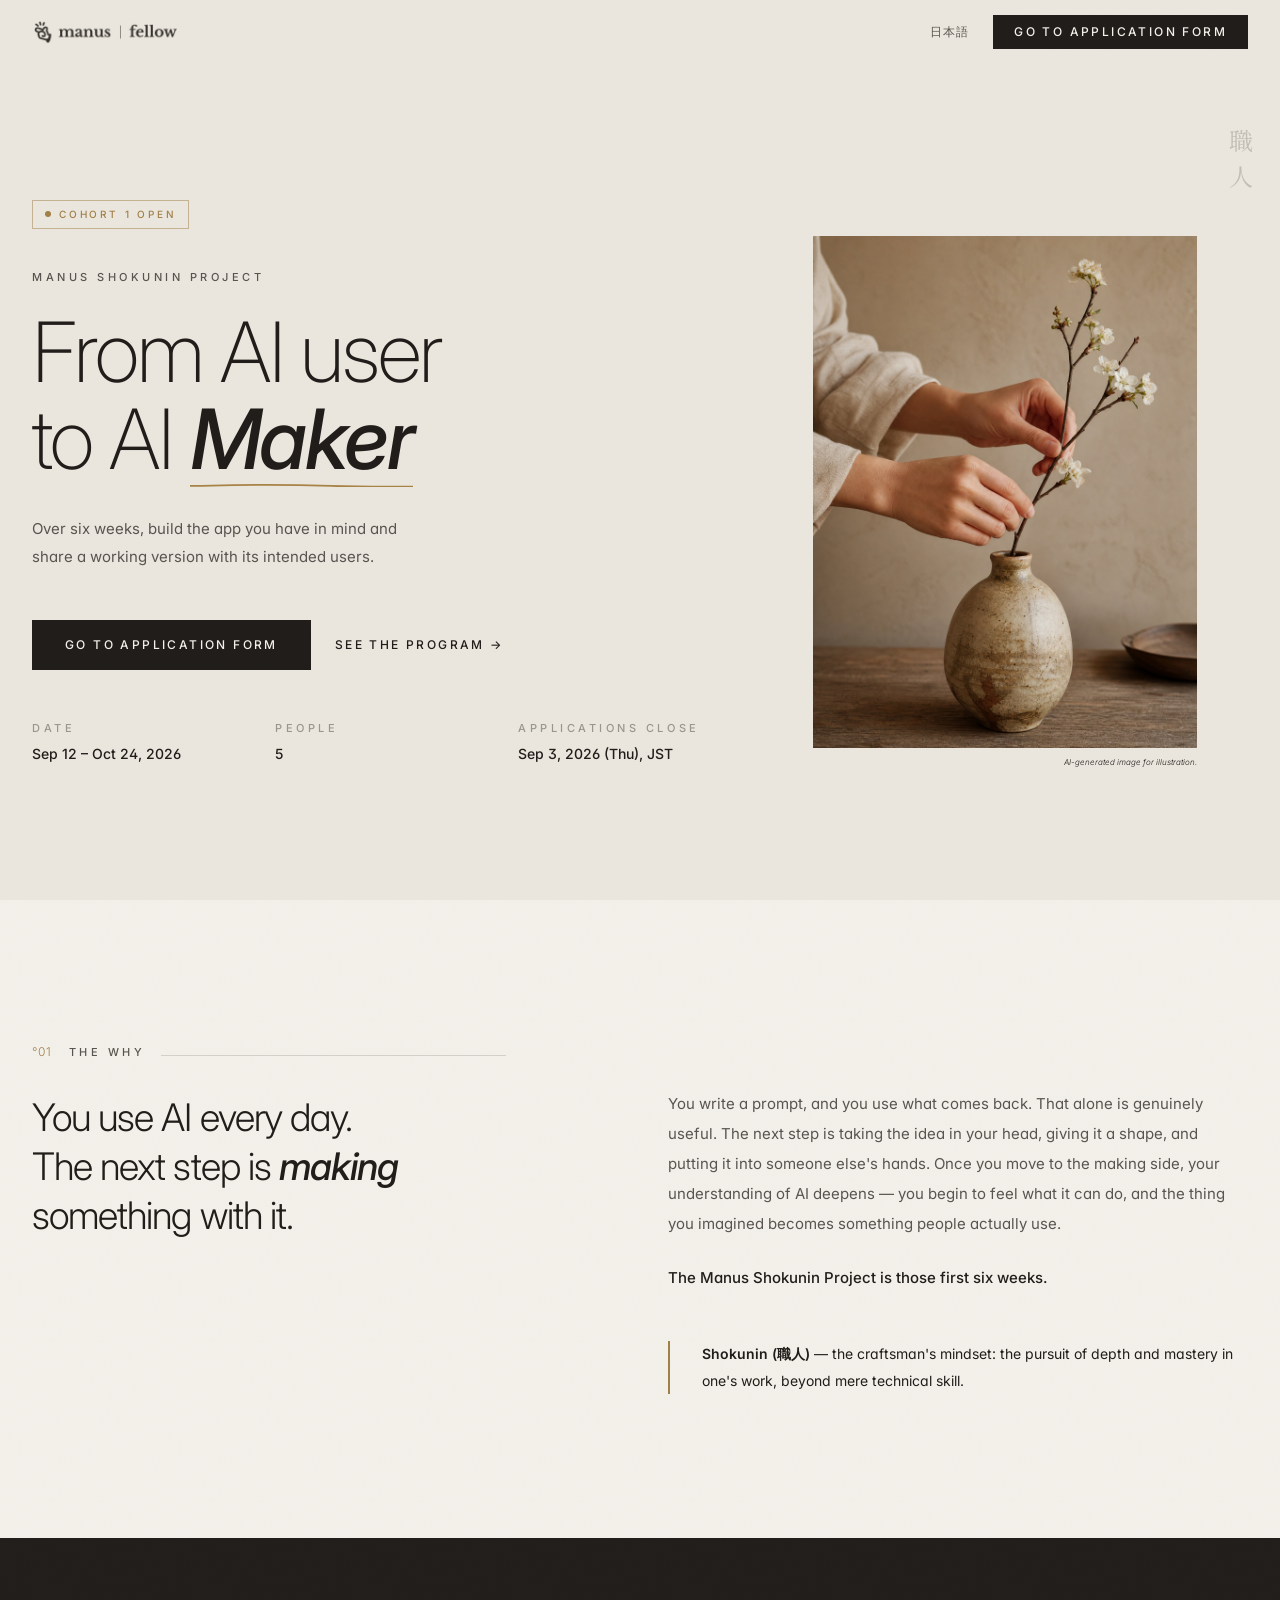
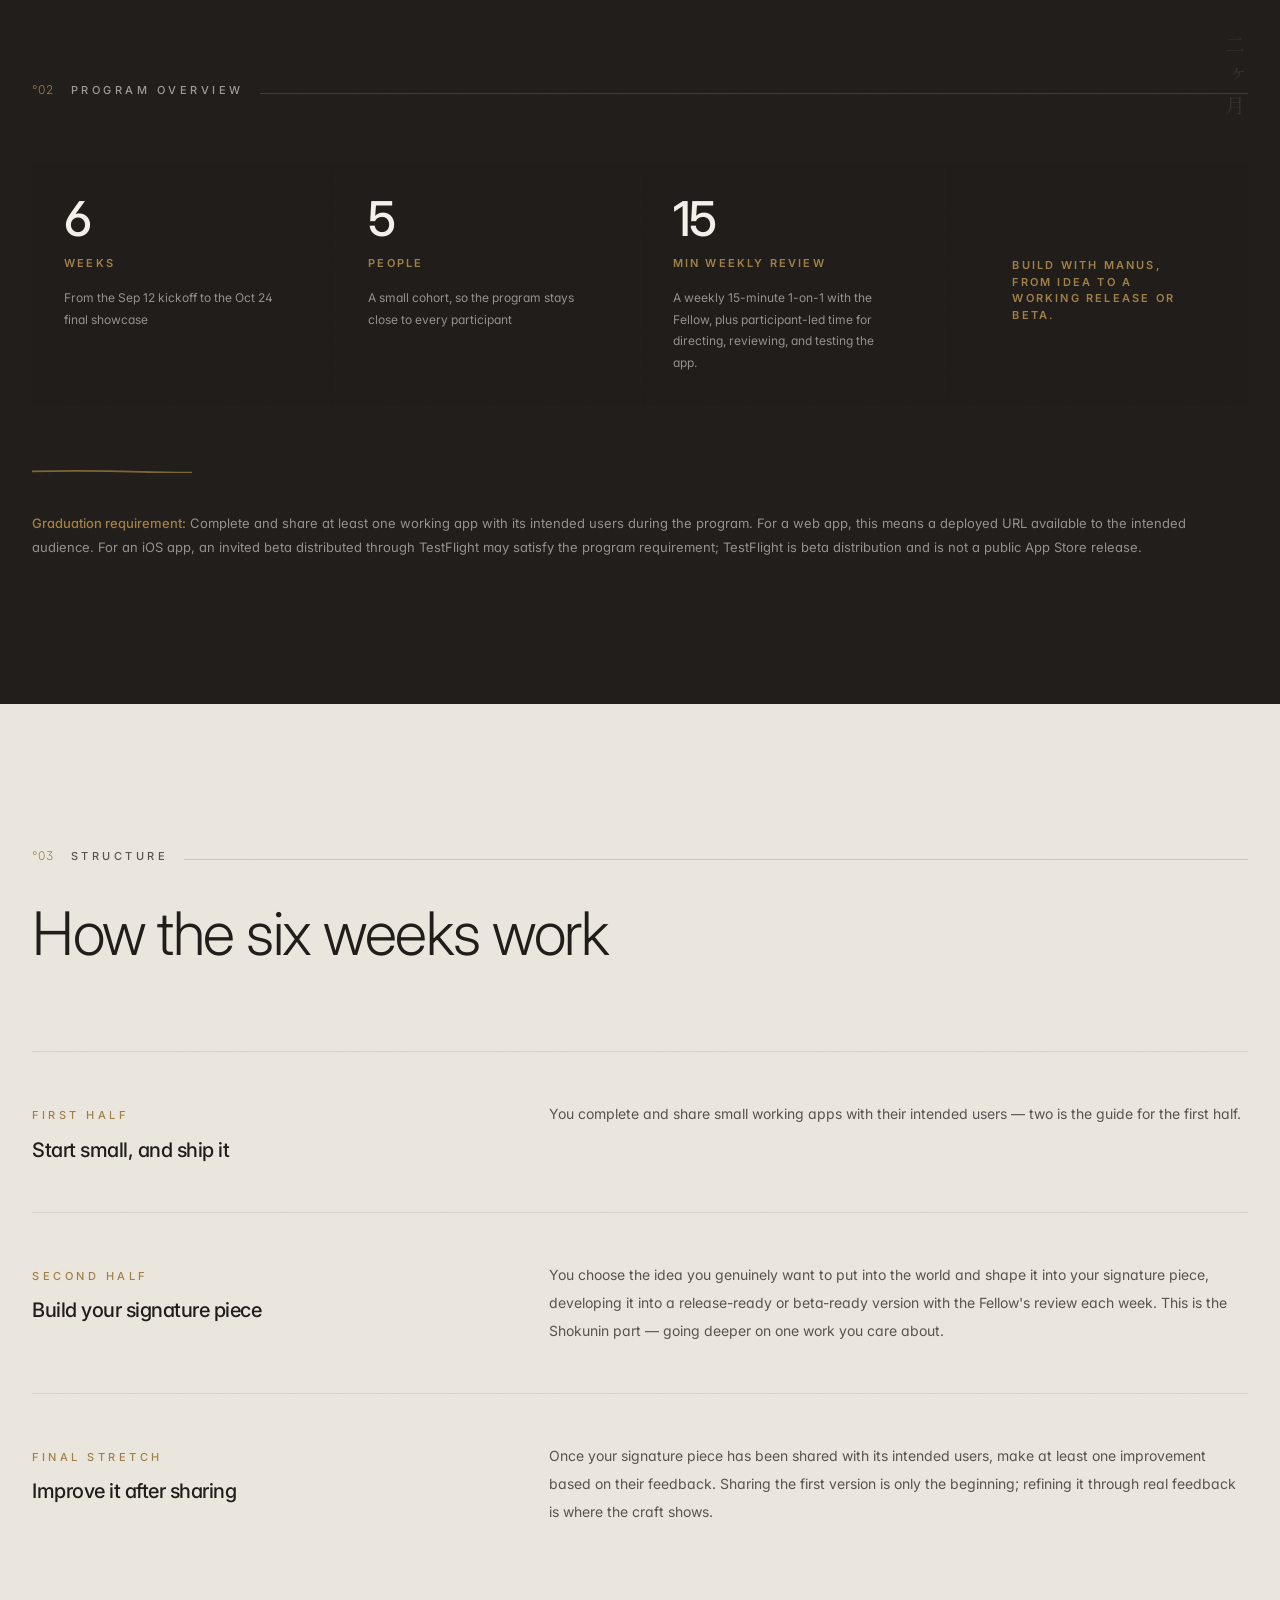
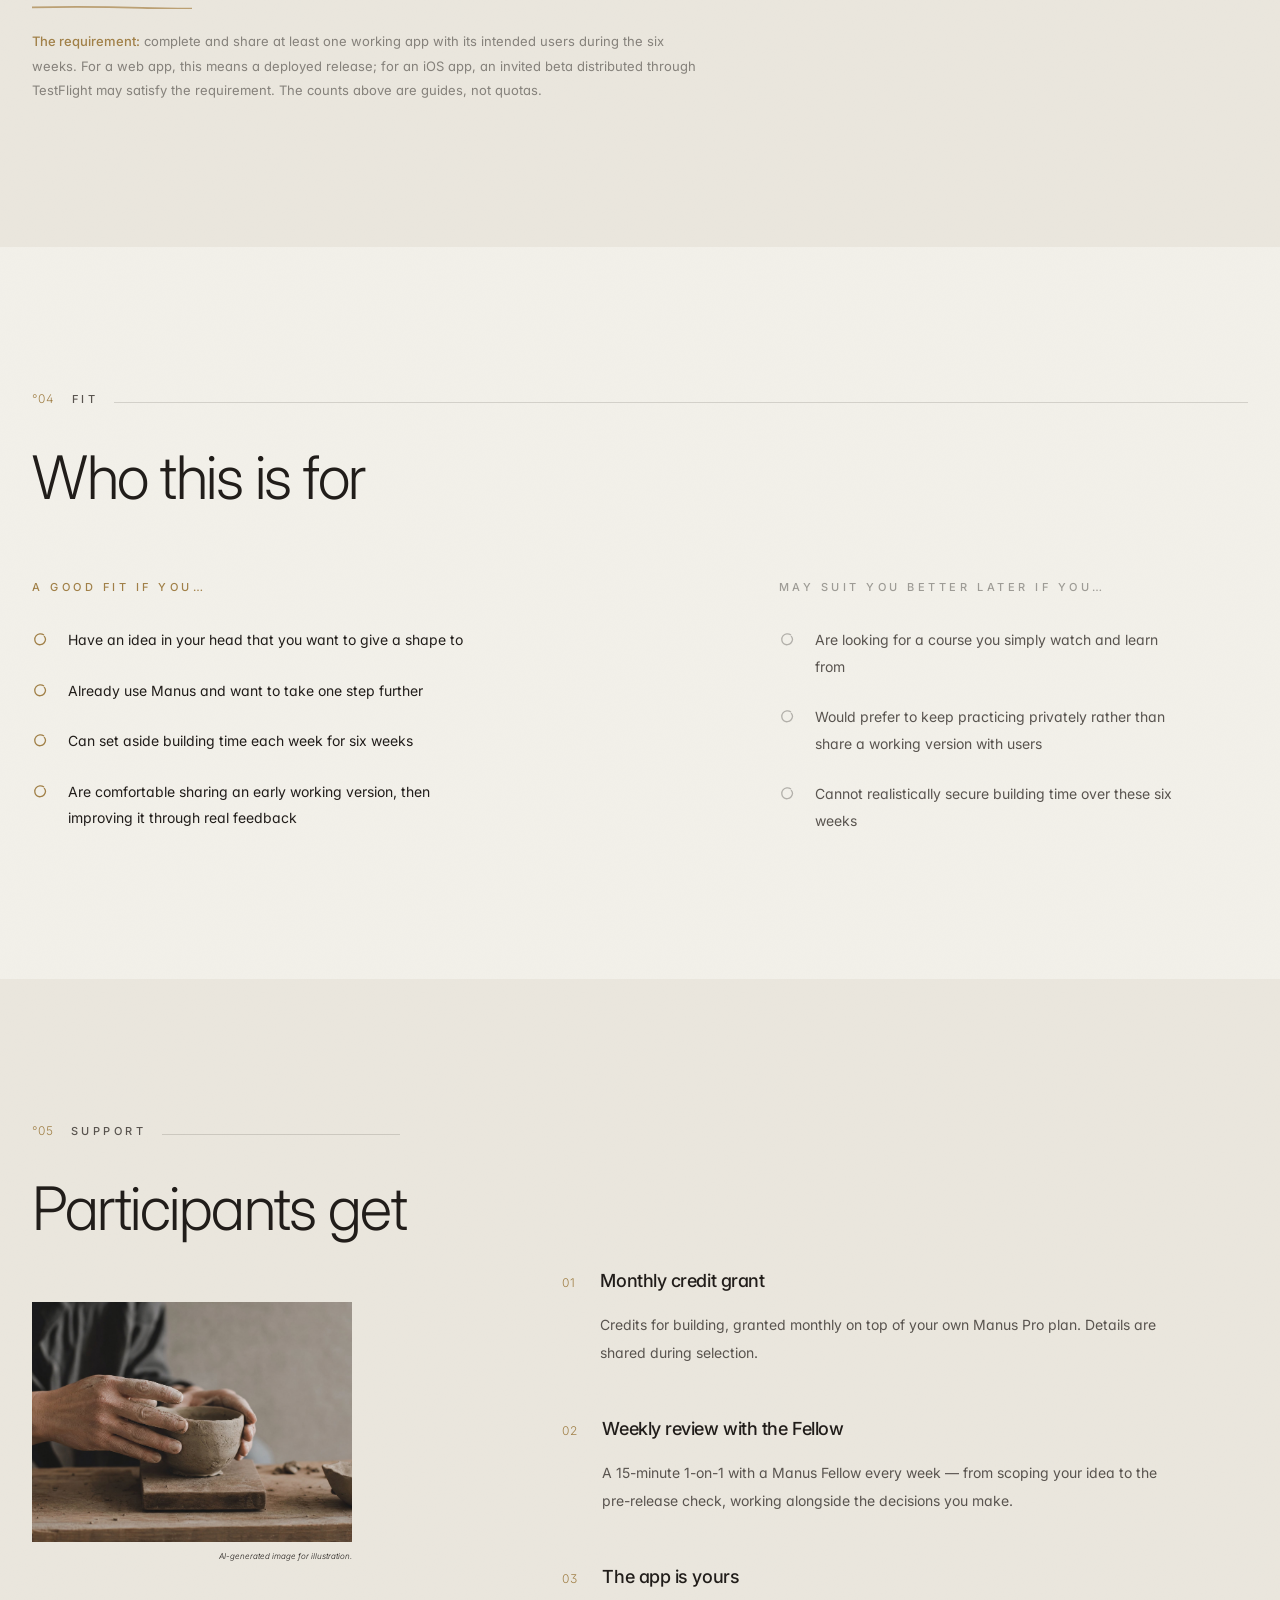
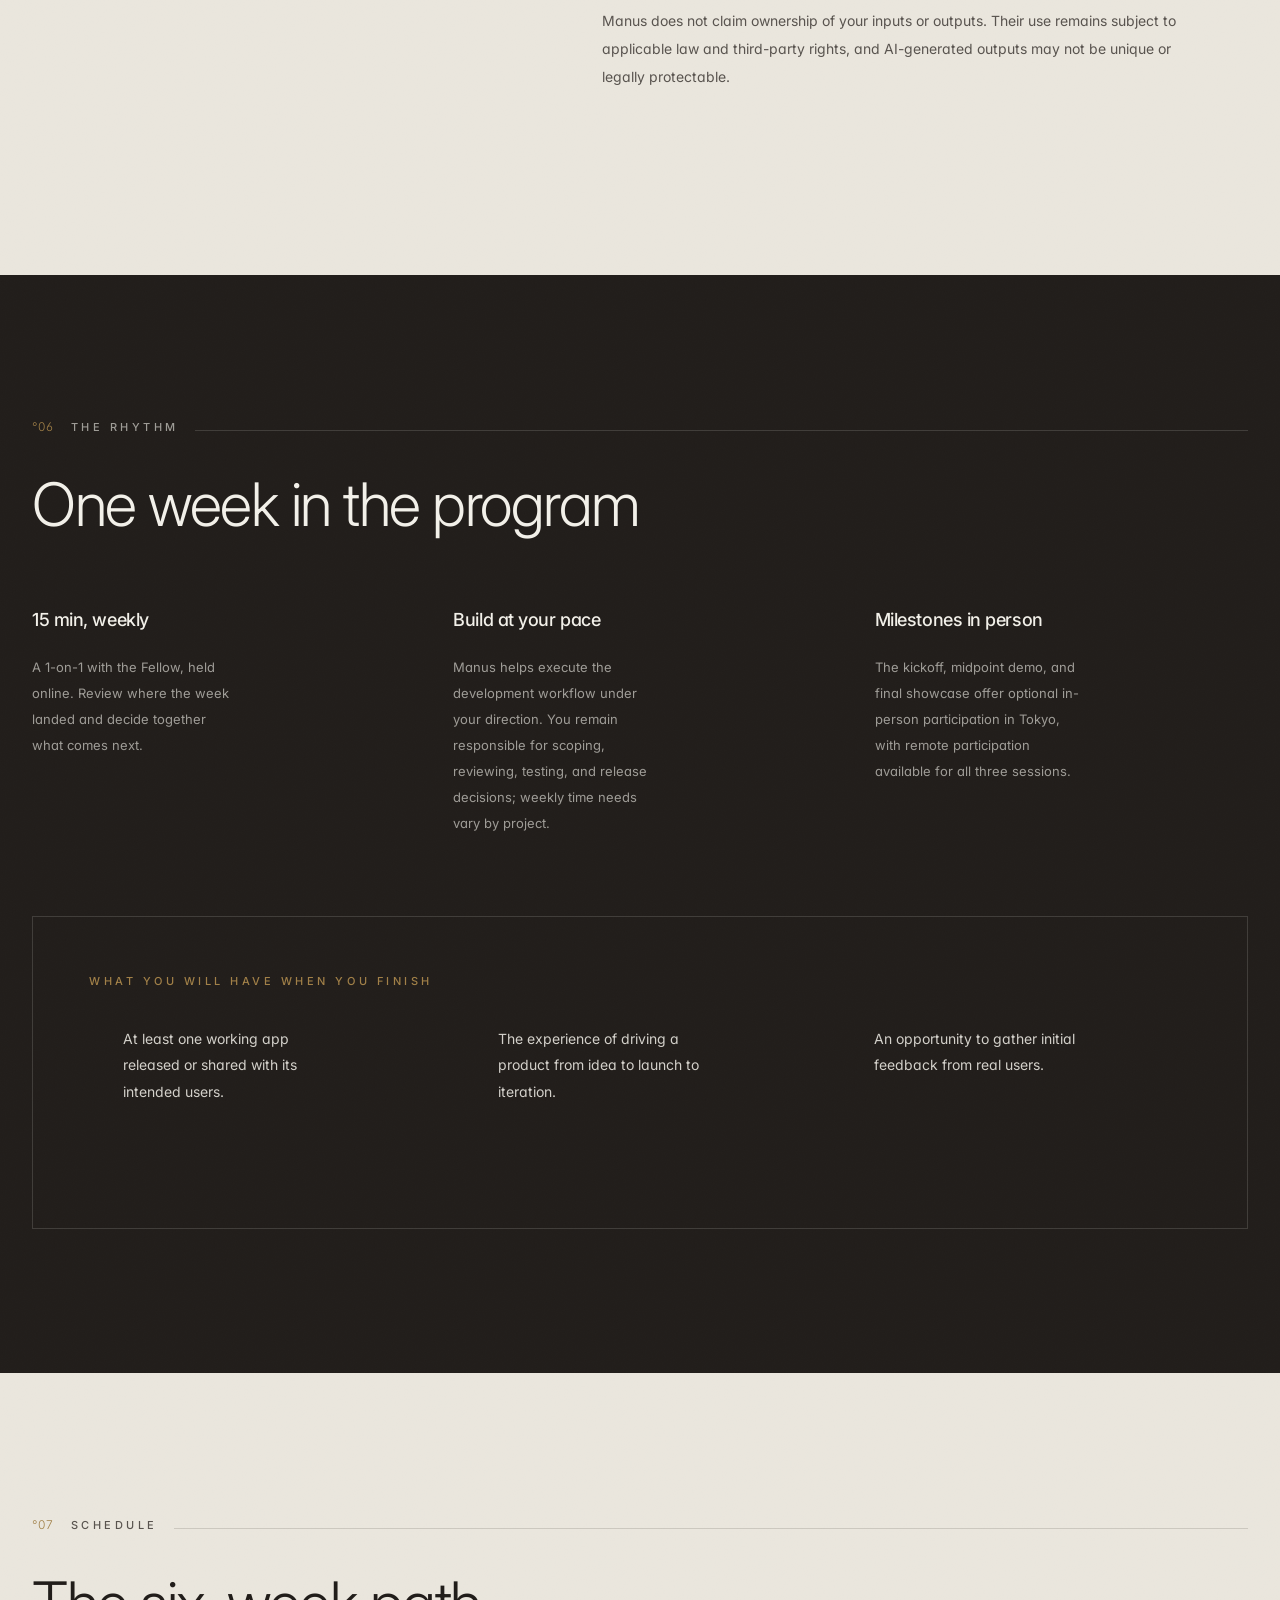
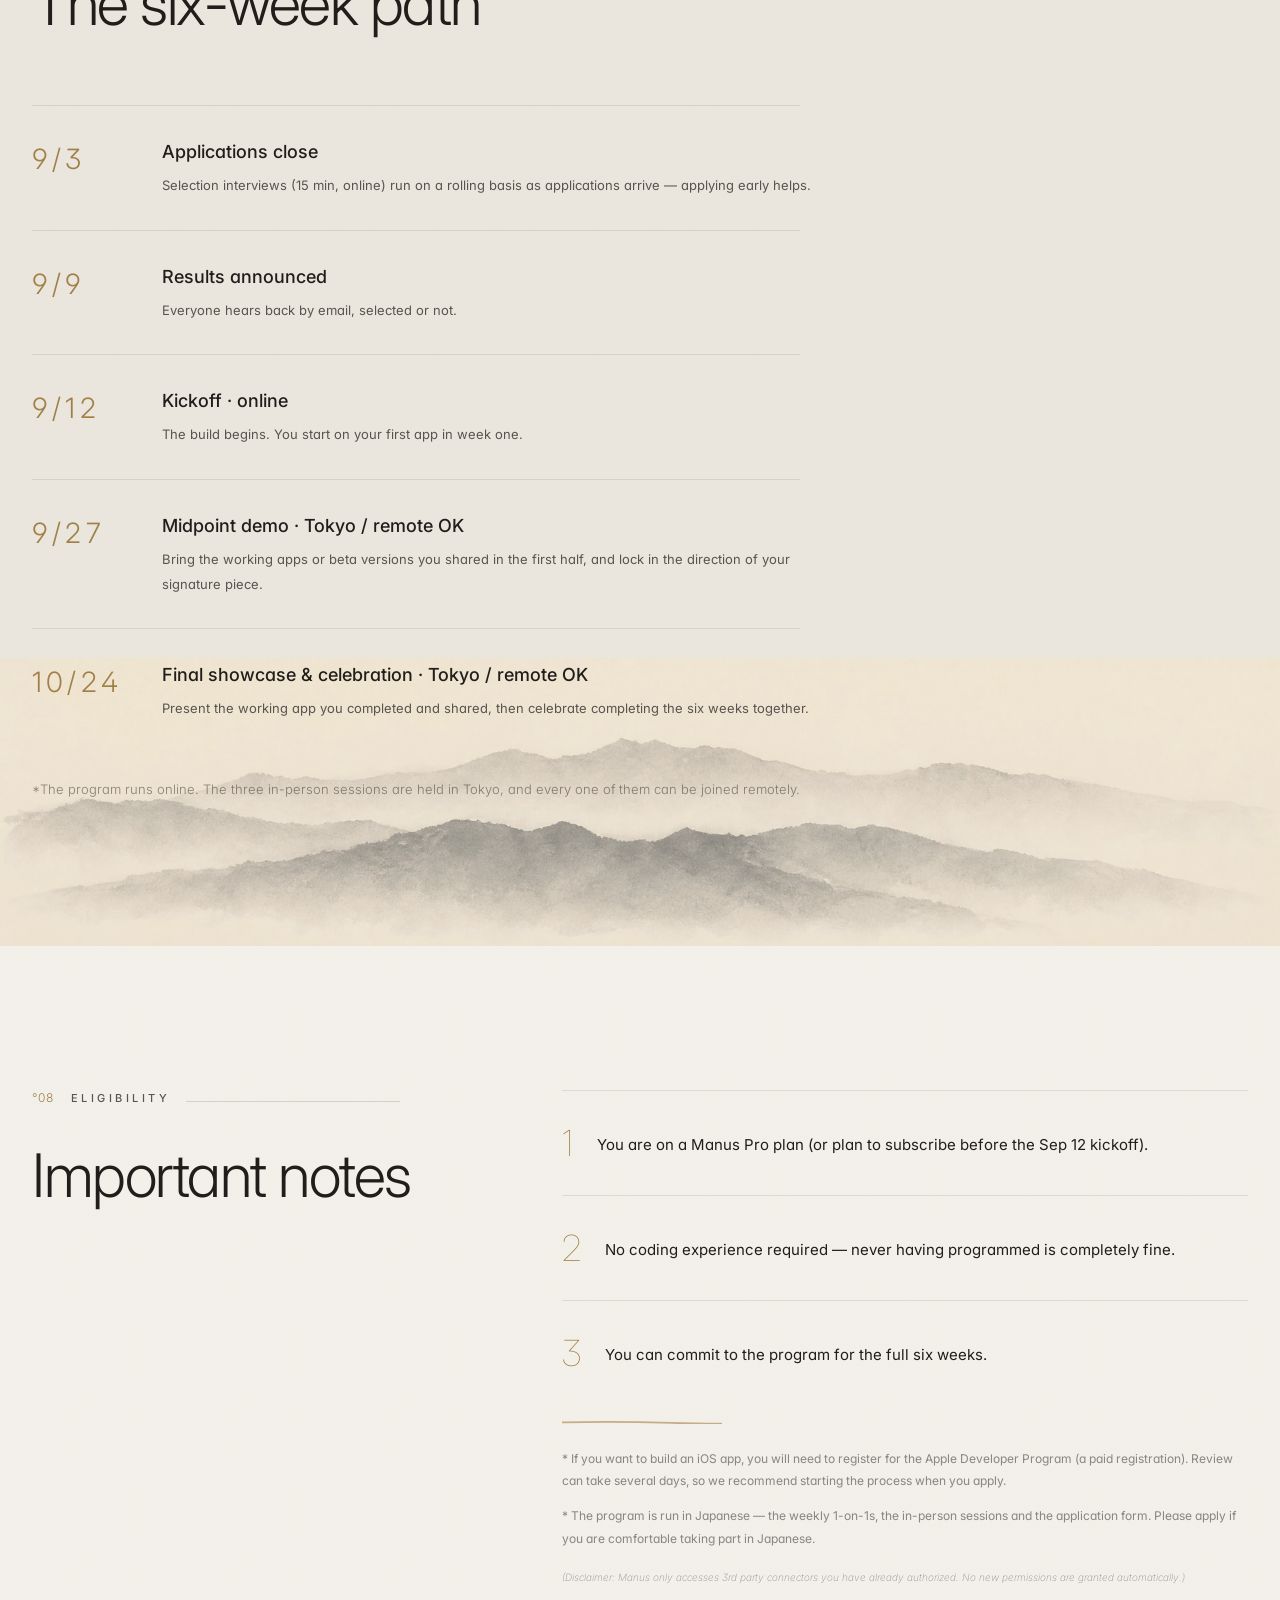
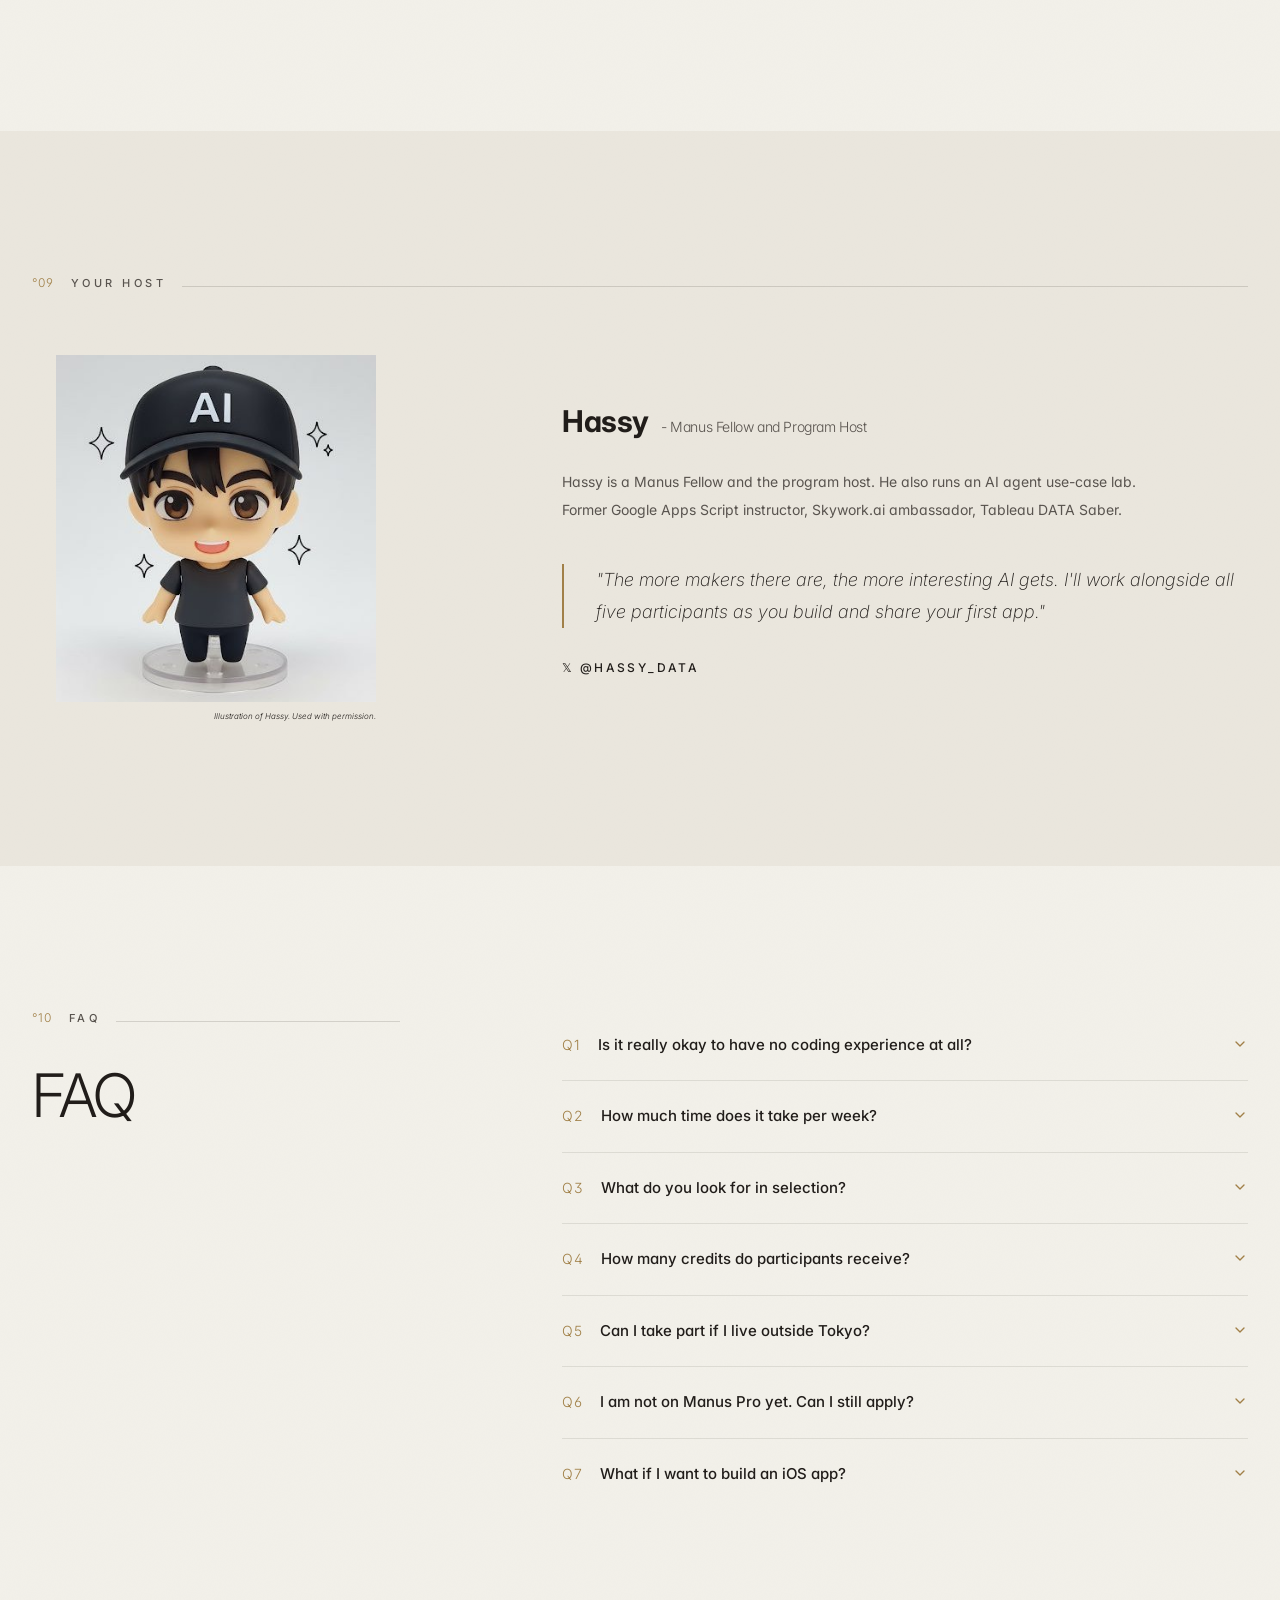
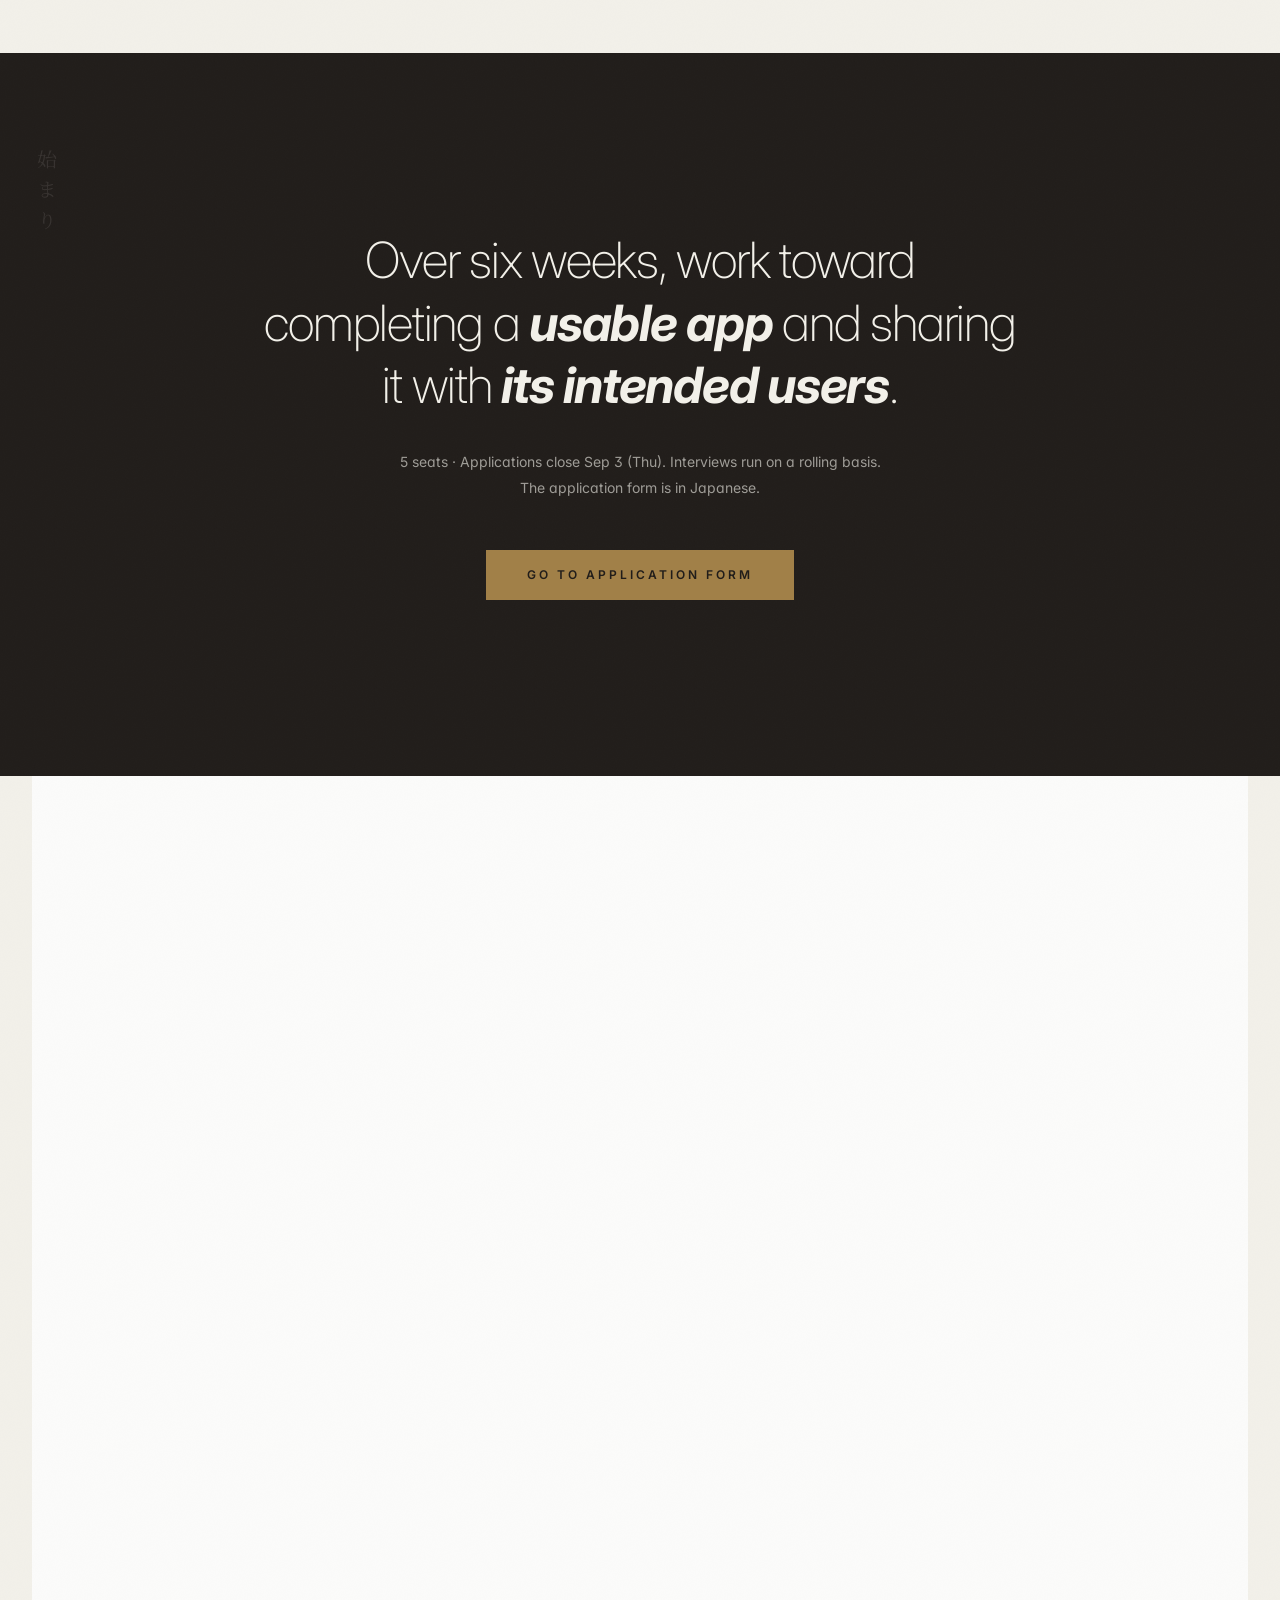
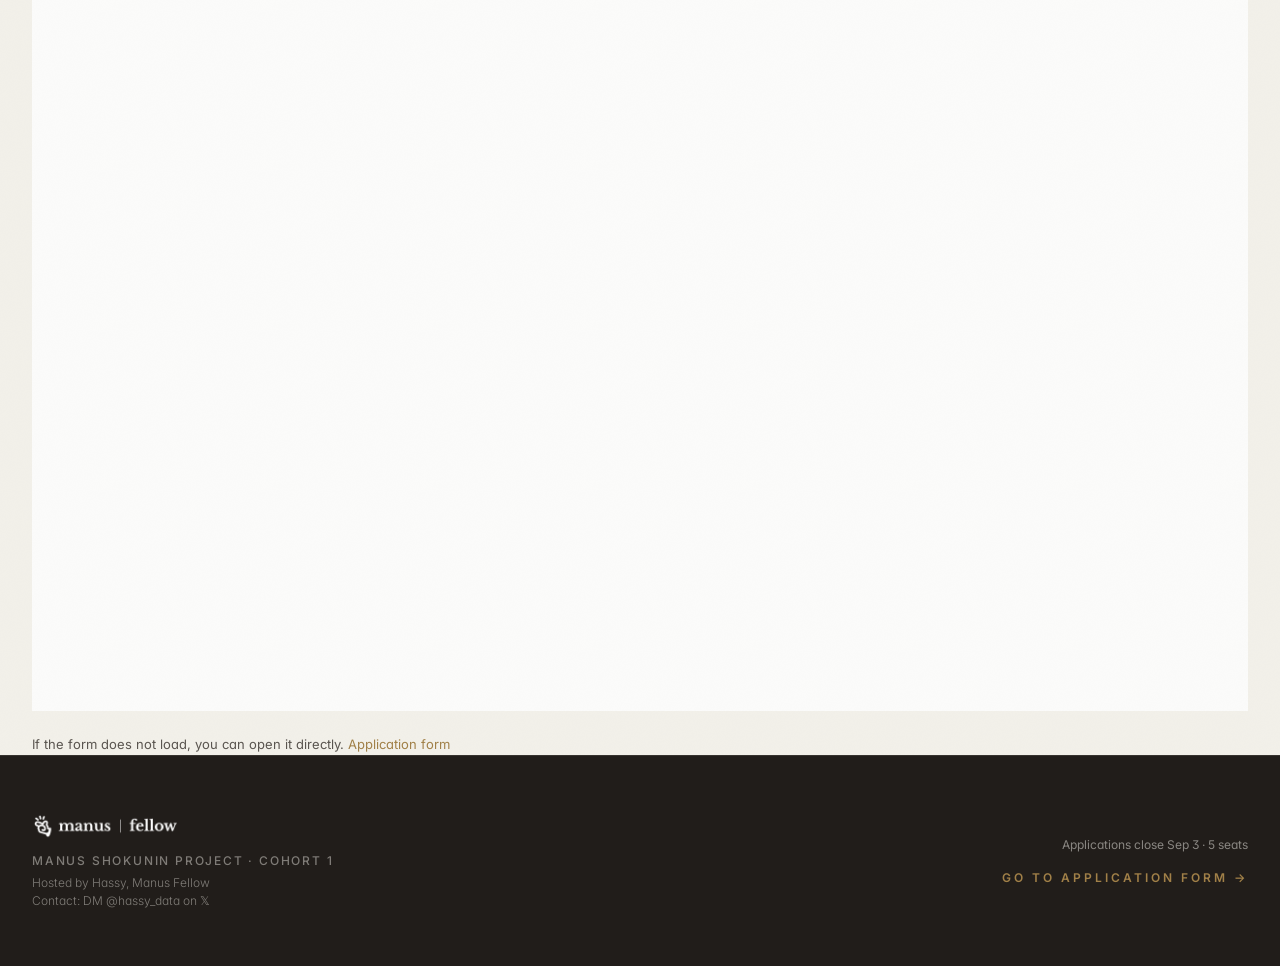
==== commit 08b33dbc: "キックオフ日を9/12に確定（日英10か所）・OGP画像も9.12版に更新" ====
--- a/en/index.html
+++ b/en/index.html
@@ -13,7 +13,7 @@
     <meta property="og:title" content="Manus Shokunin Project — Cohort 1" />
     <meta property="og:description" content="From AI user to AI maker. In six weeks, build the app you have in mind — and release it to the world. No coding experience required." />
     <meta property="og:url" content="https://haassy.github.io/shokunin-lp/en/" />
-    <meta property="og:image" content="https://haassy.github.io/shokunin-lp/og-image.jpg" />
+    <meta property="og:image" content="https://haassy.github.io/shokunin-lp/og-image-v3.jpg" />
     <meta property="og:locale" content="en_US" />
     <meta name="twitter:card" content="summary_large_image" />
     <meta name="twitter:site" content="@hassy_data" />
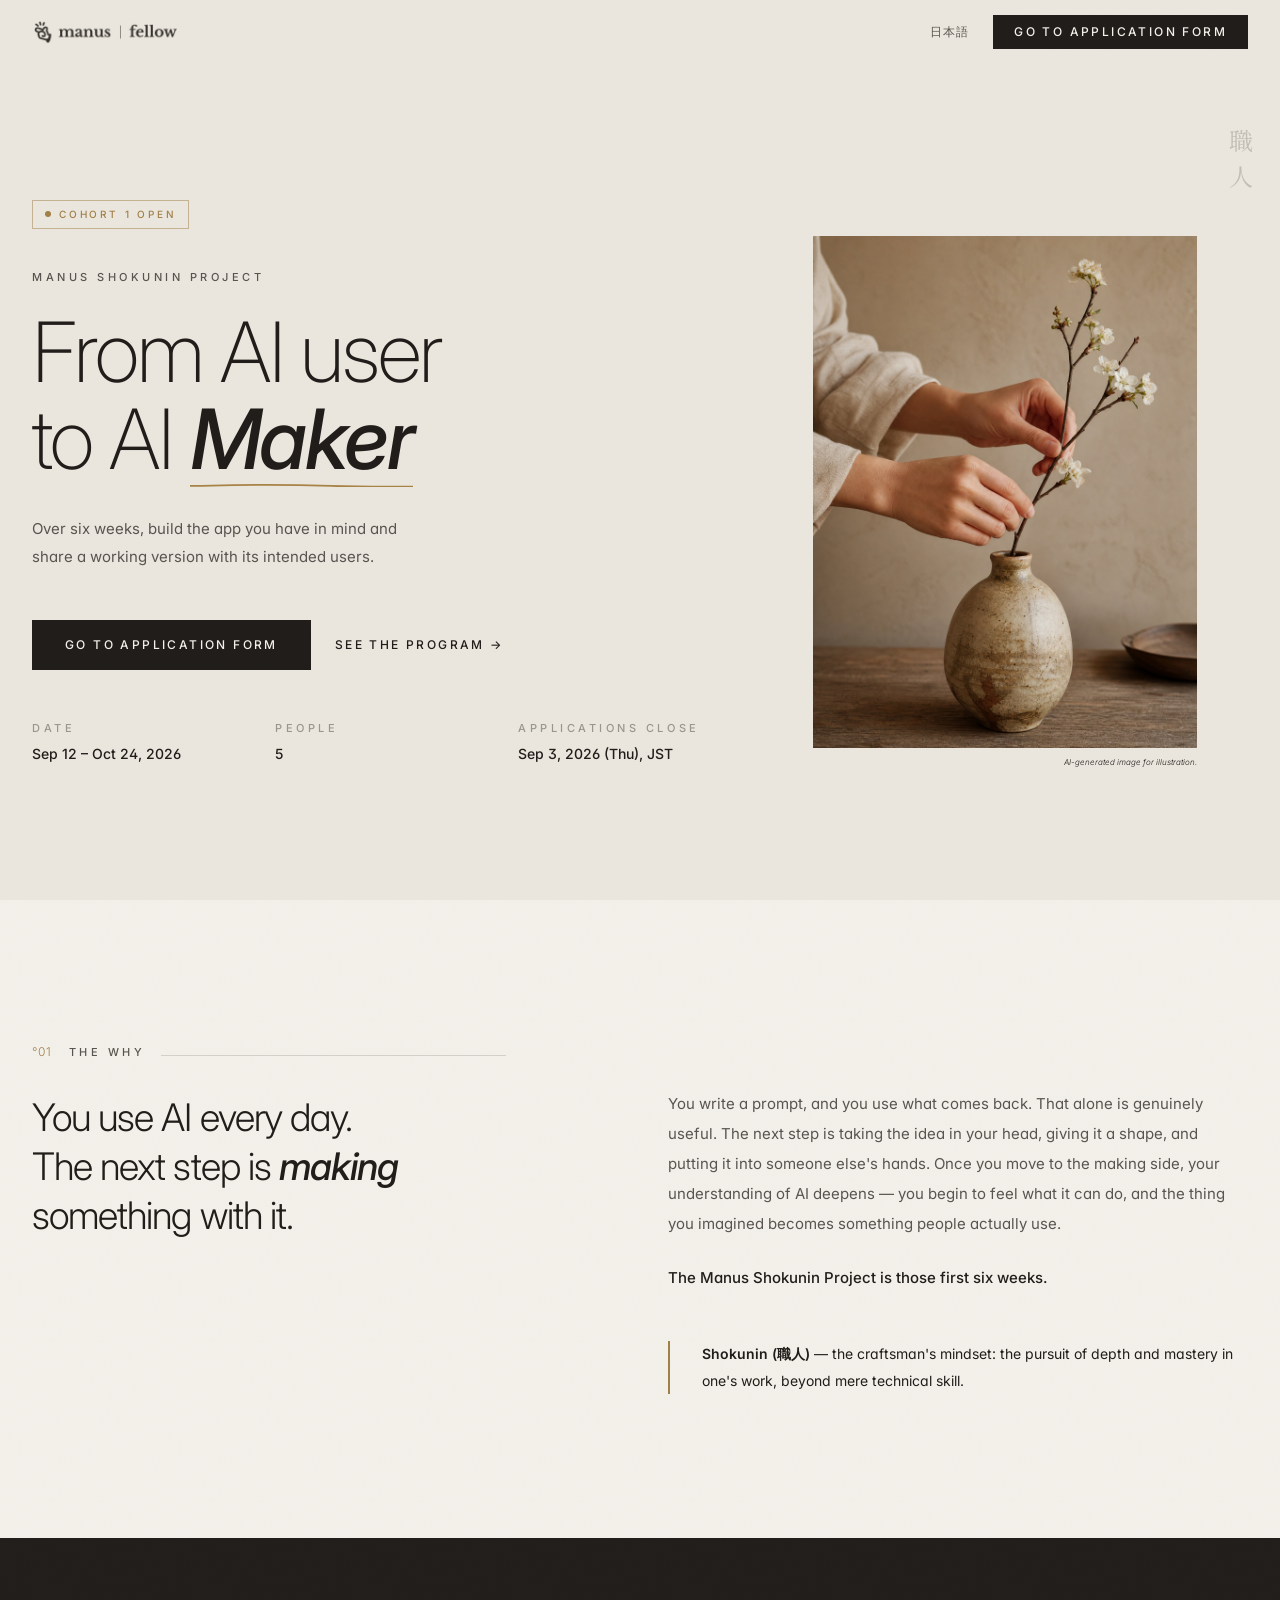
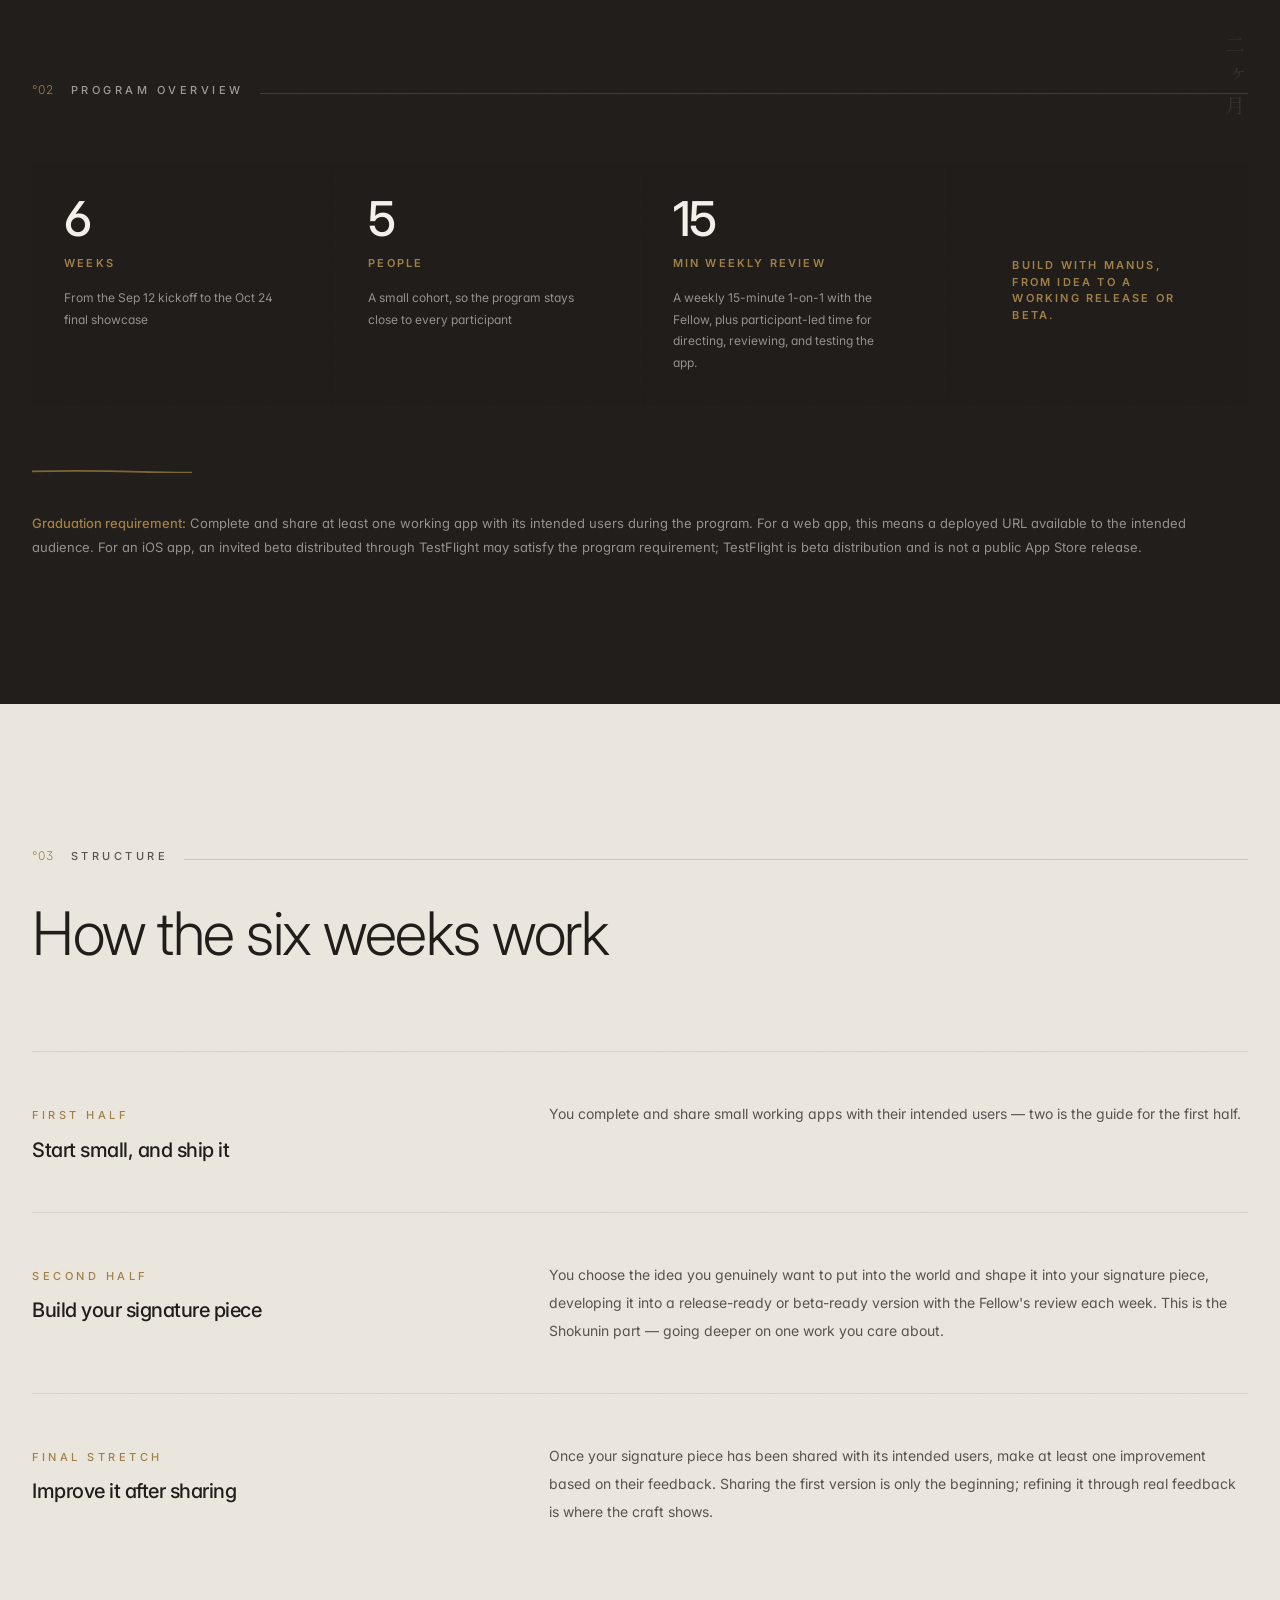
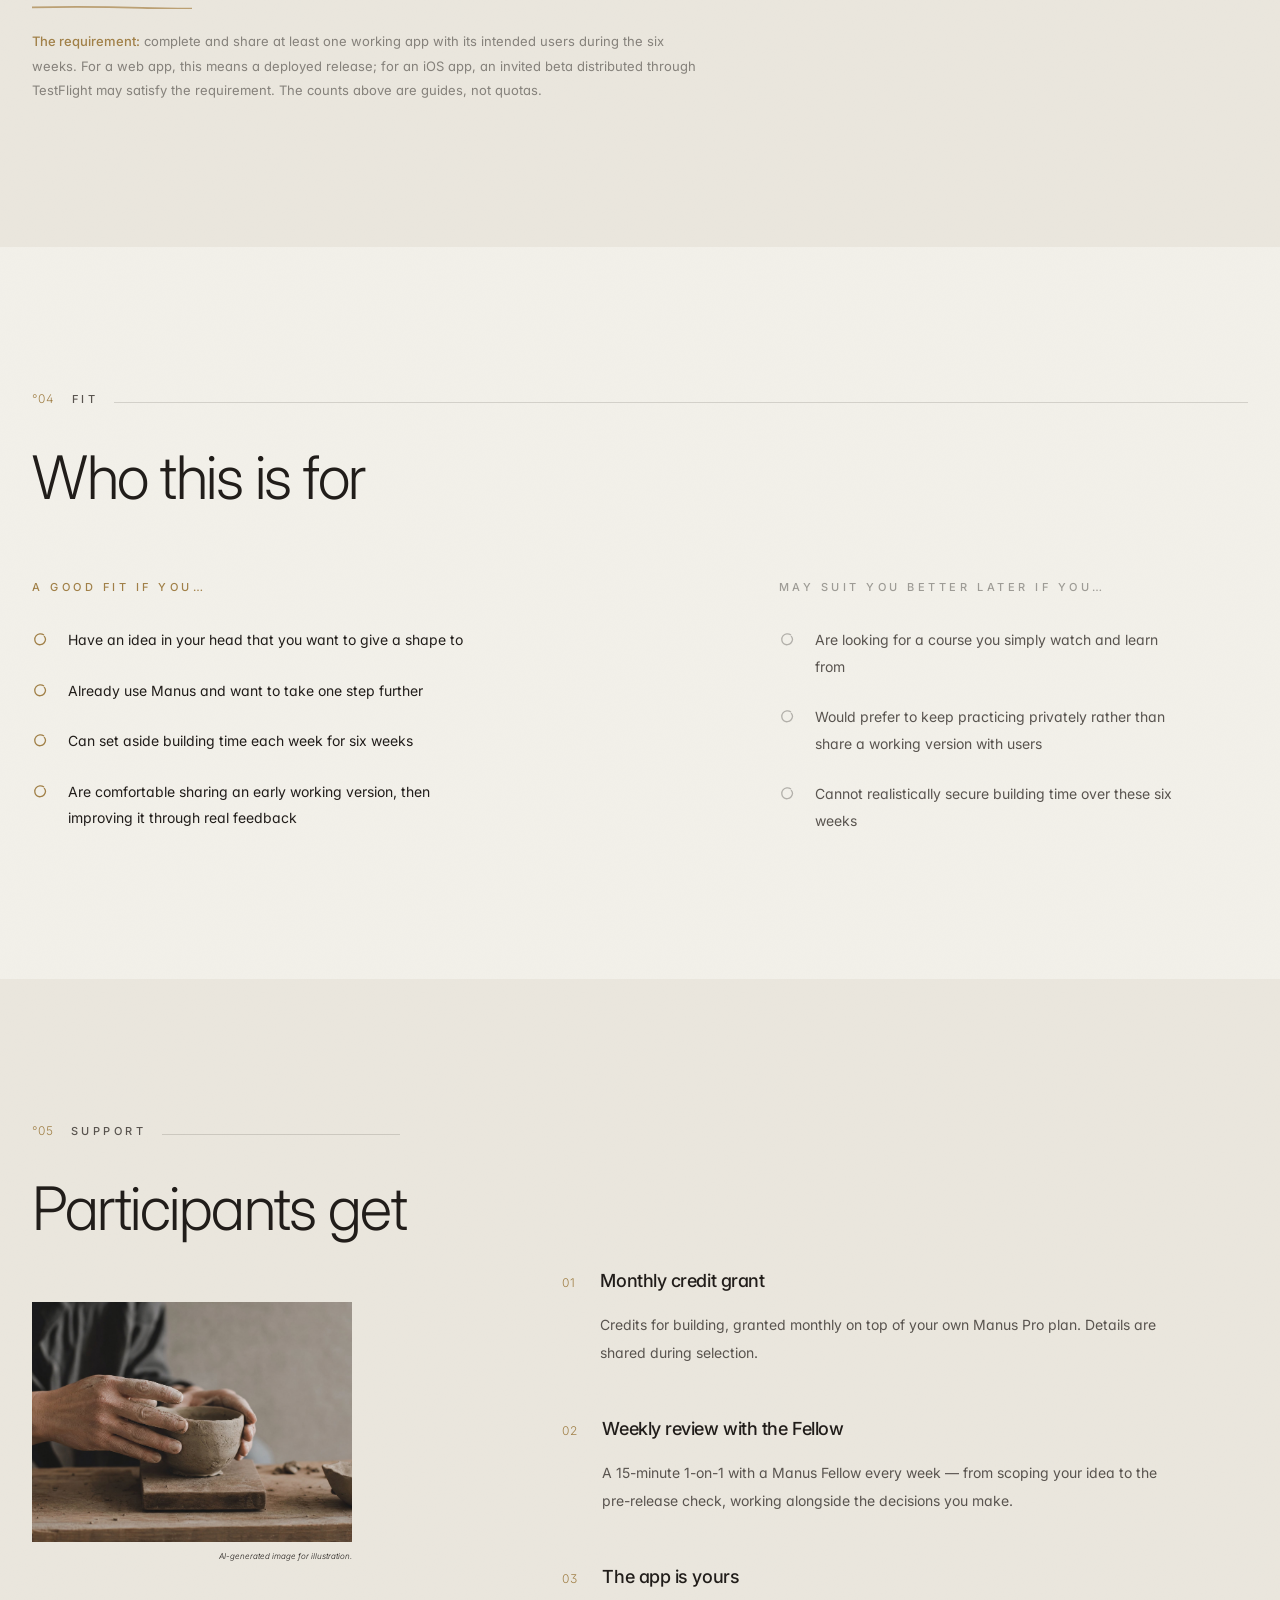
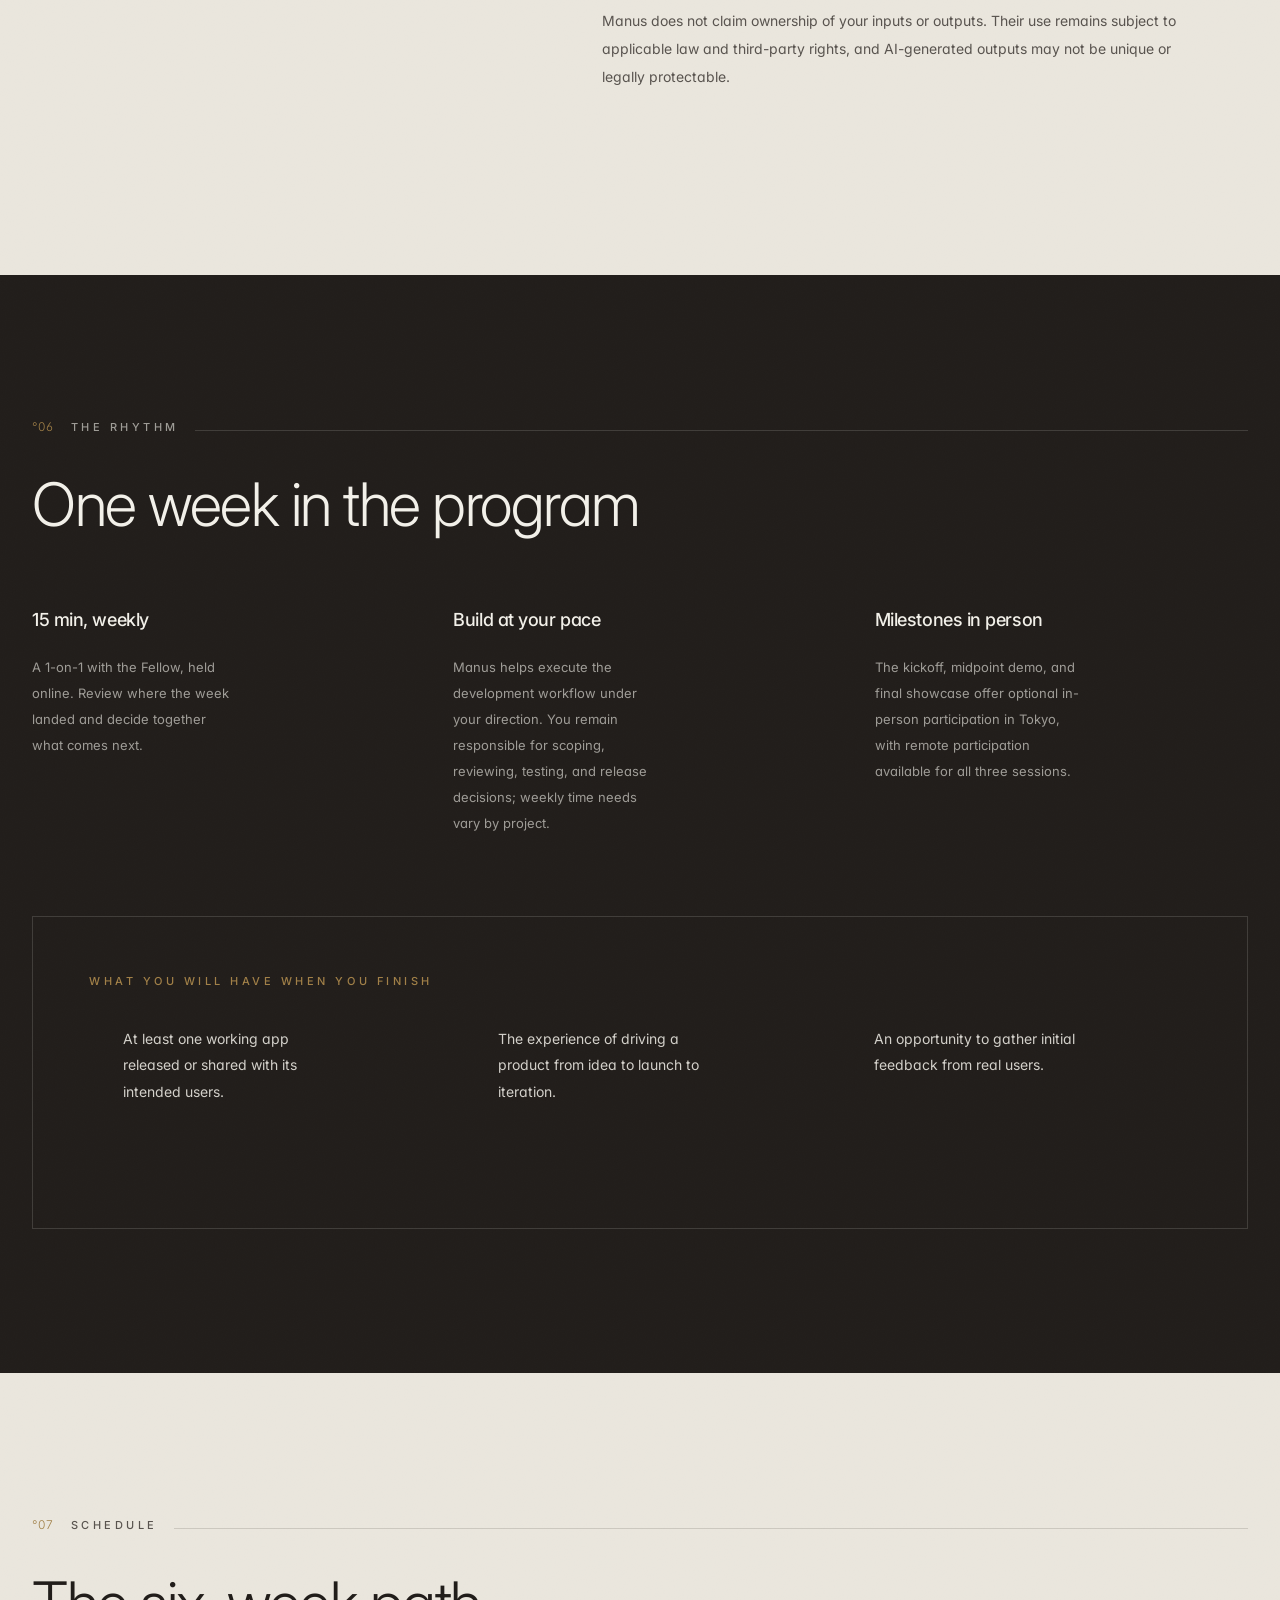
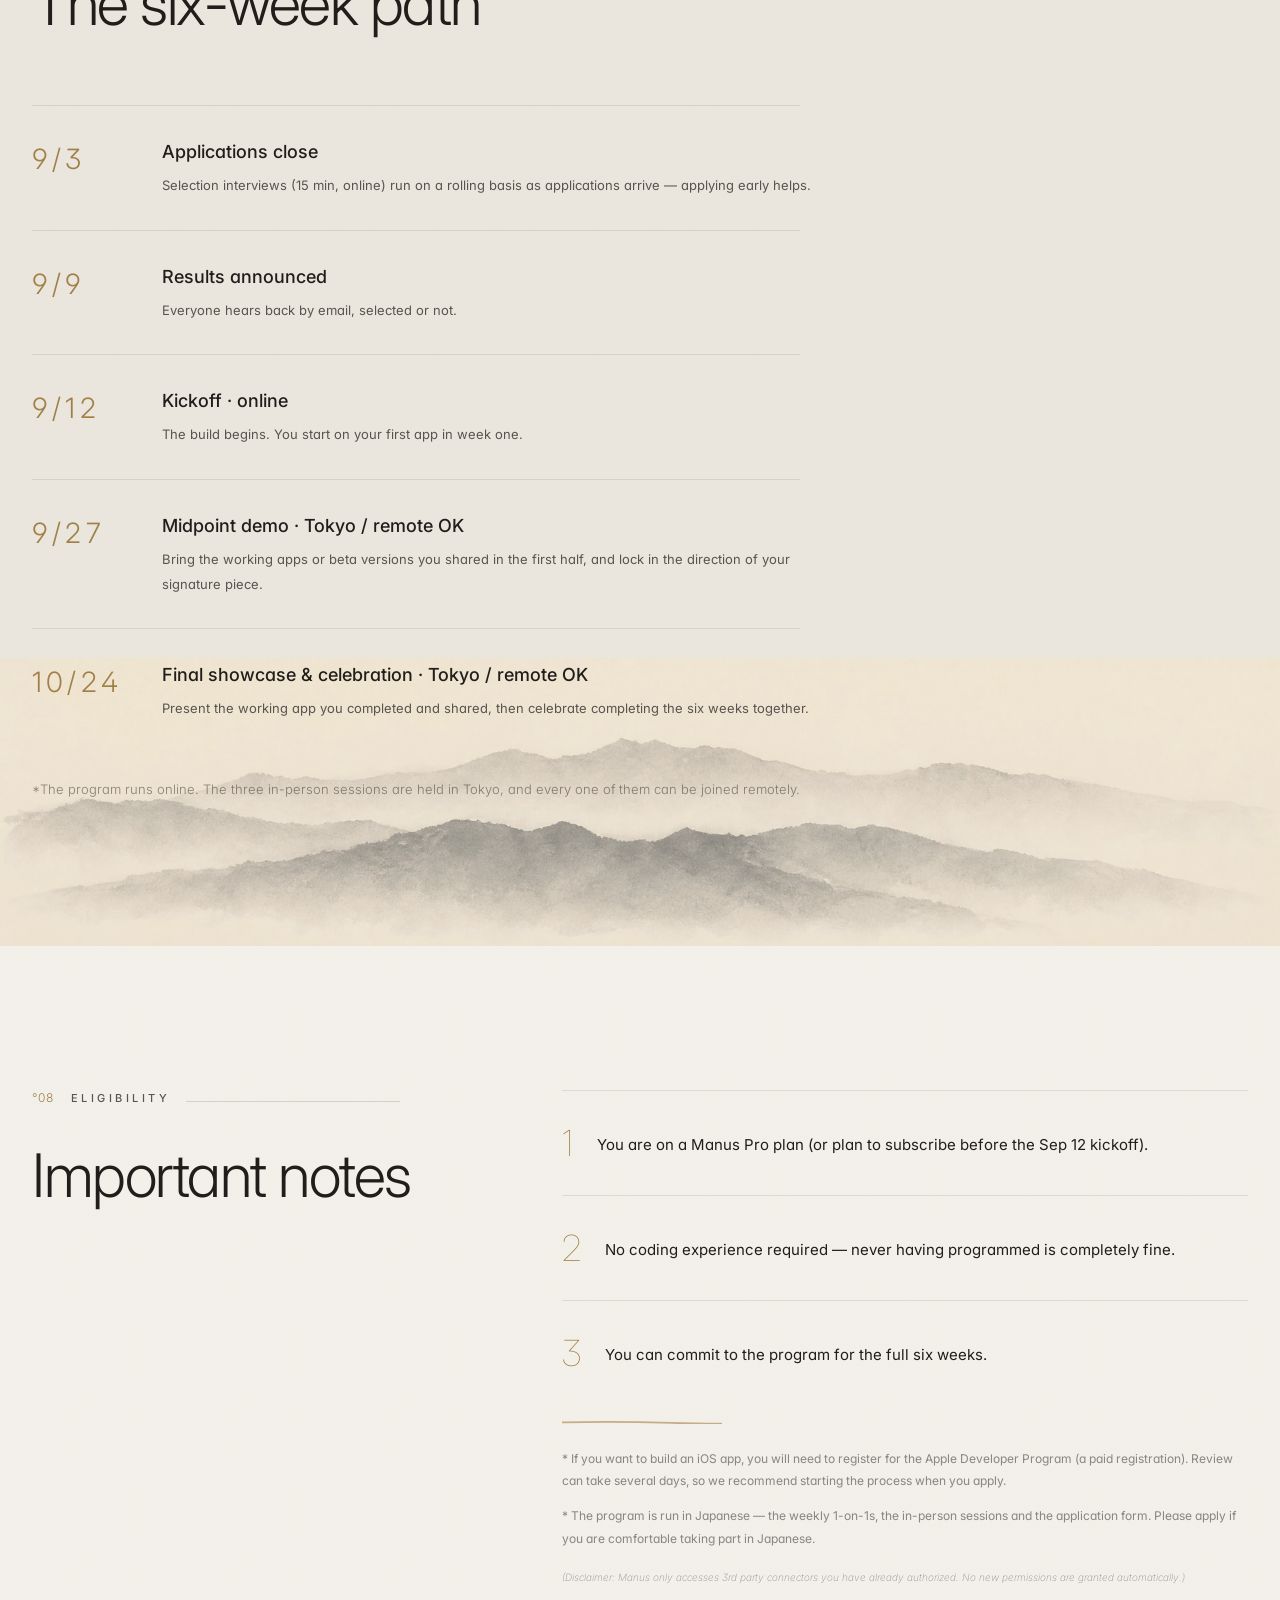
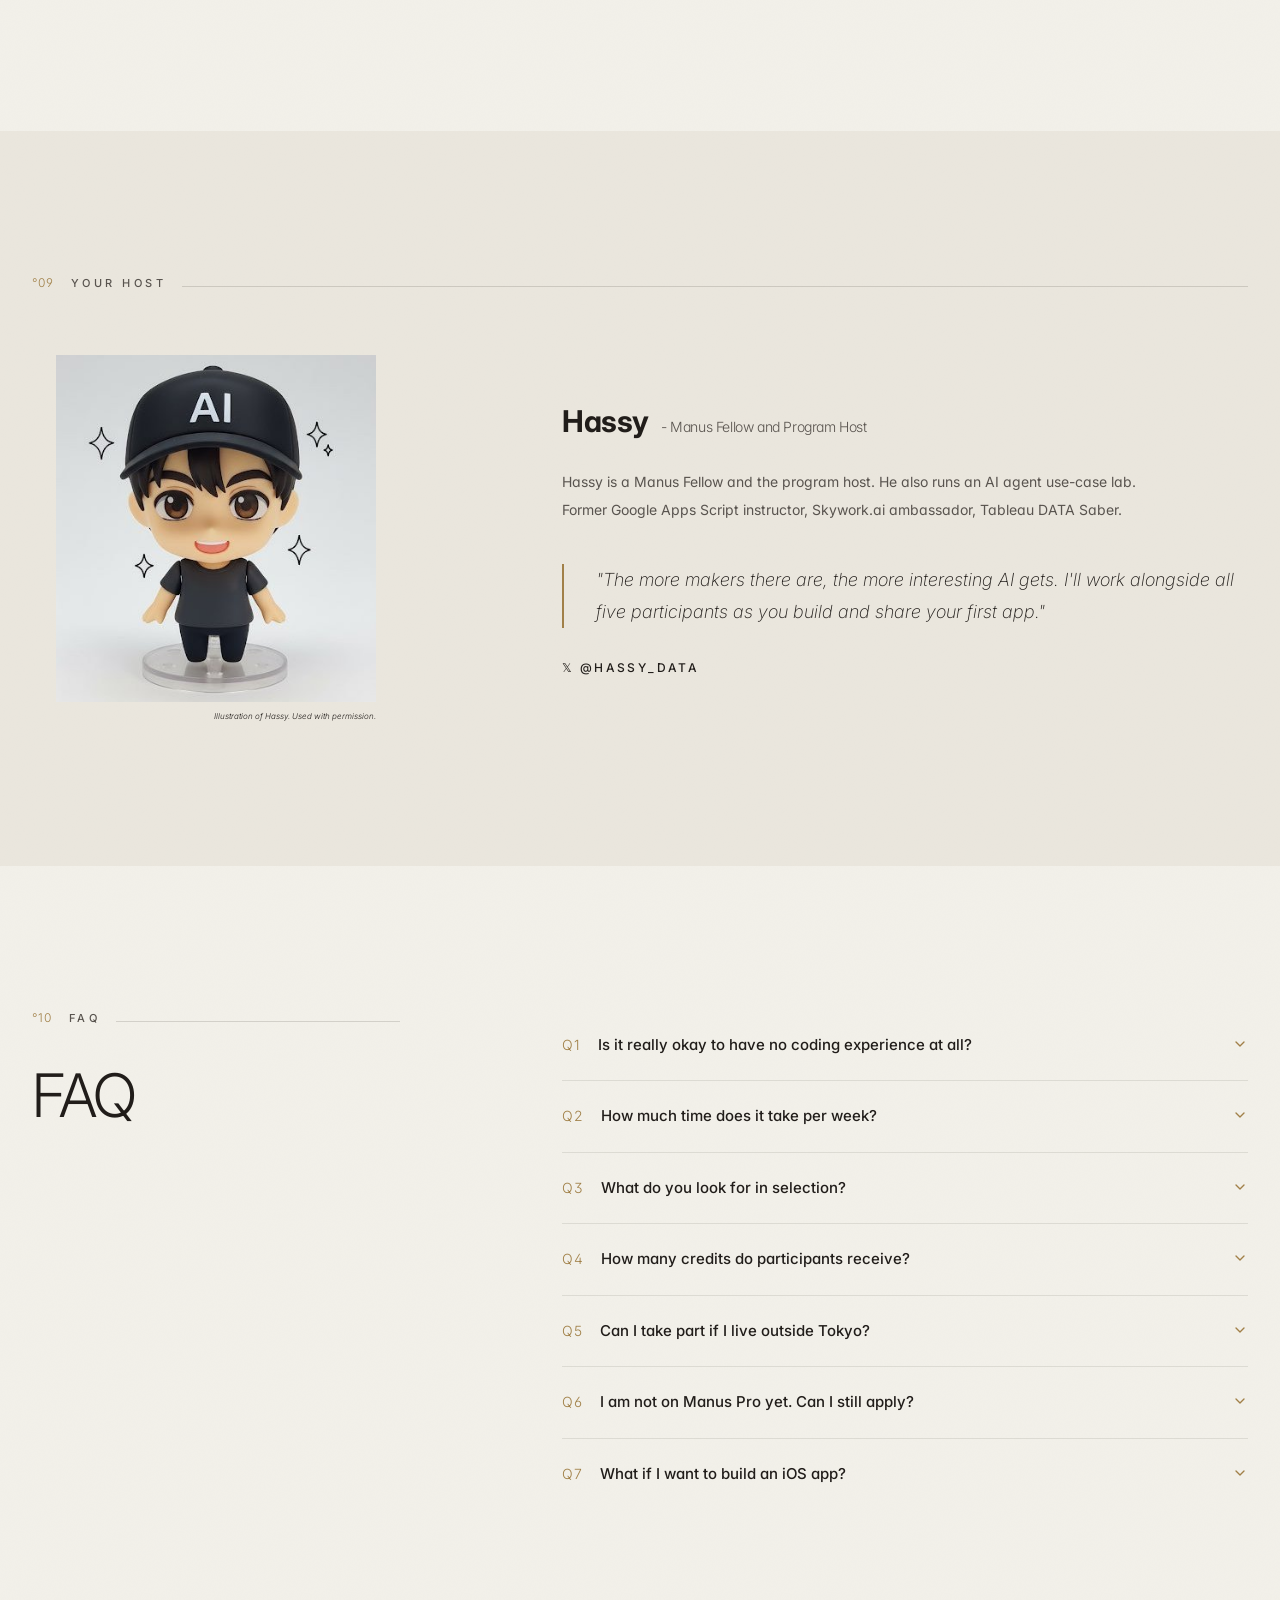
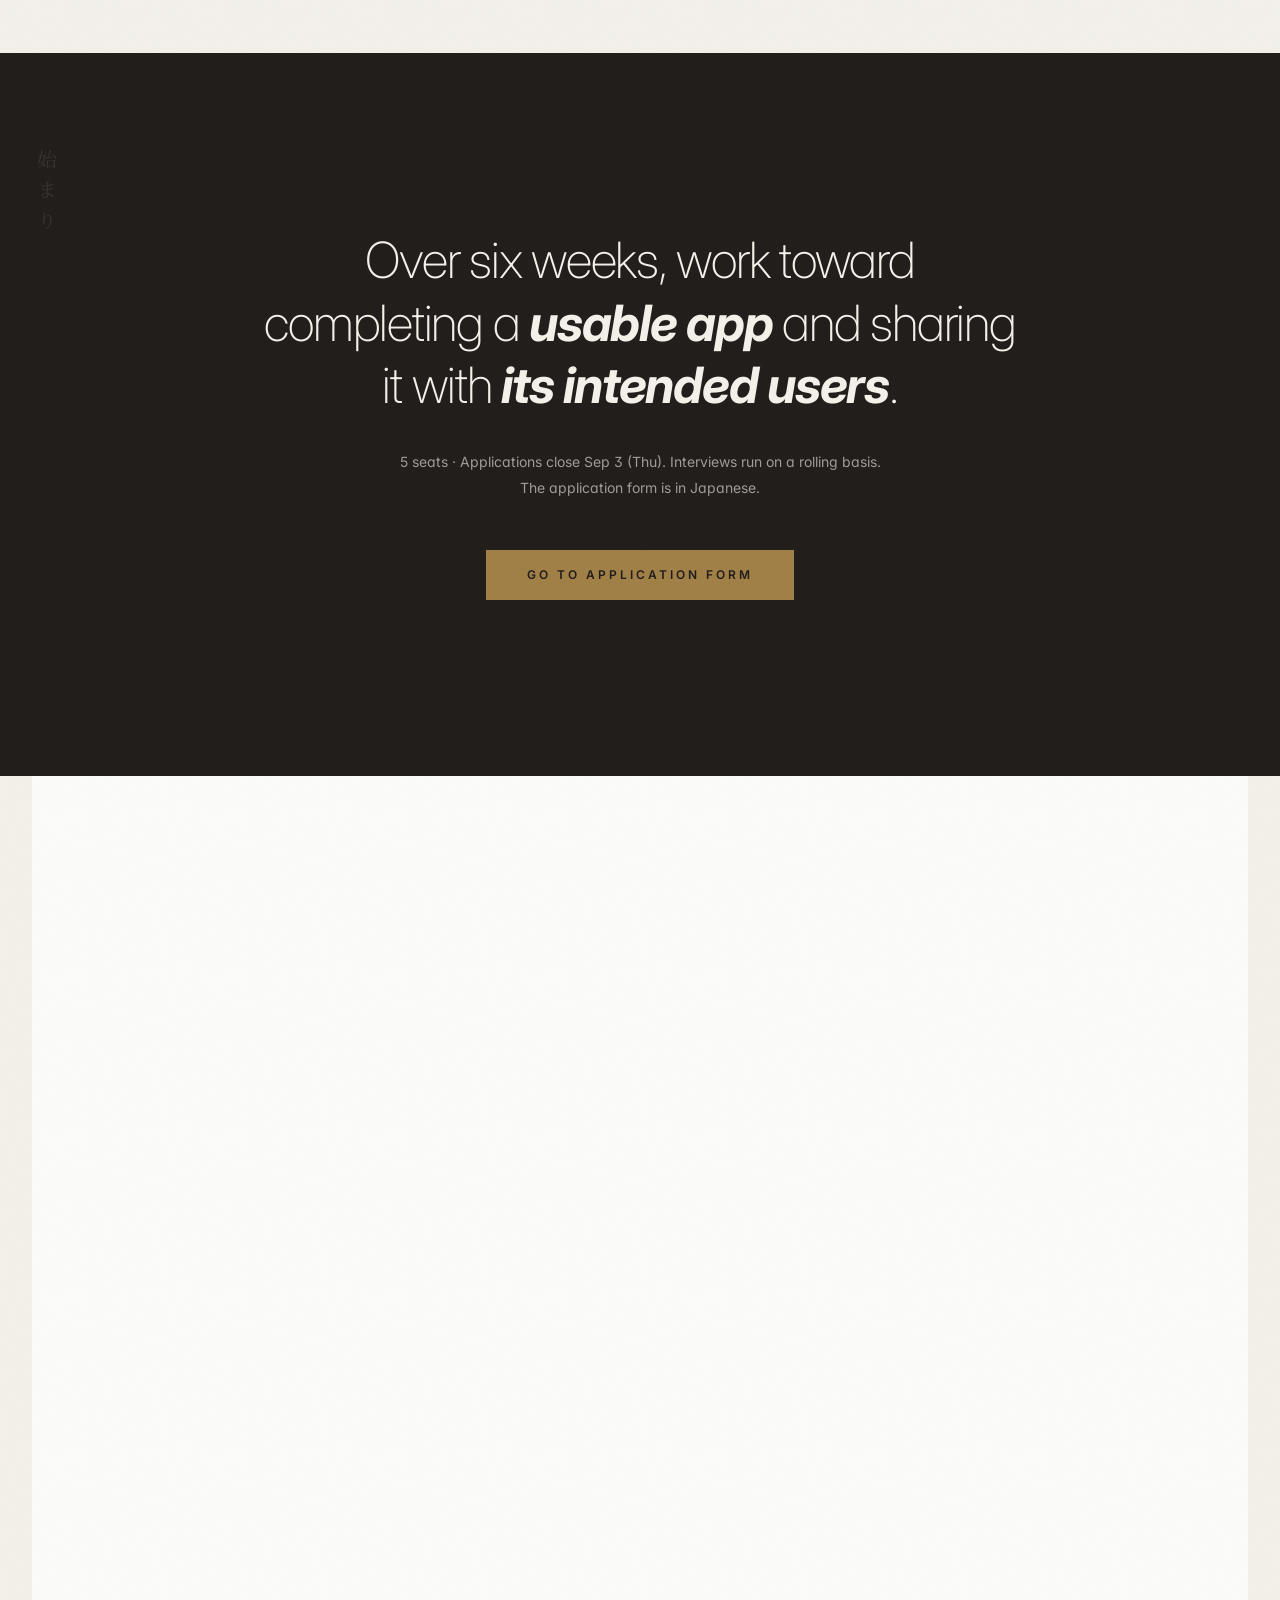
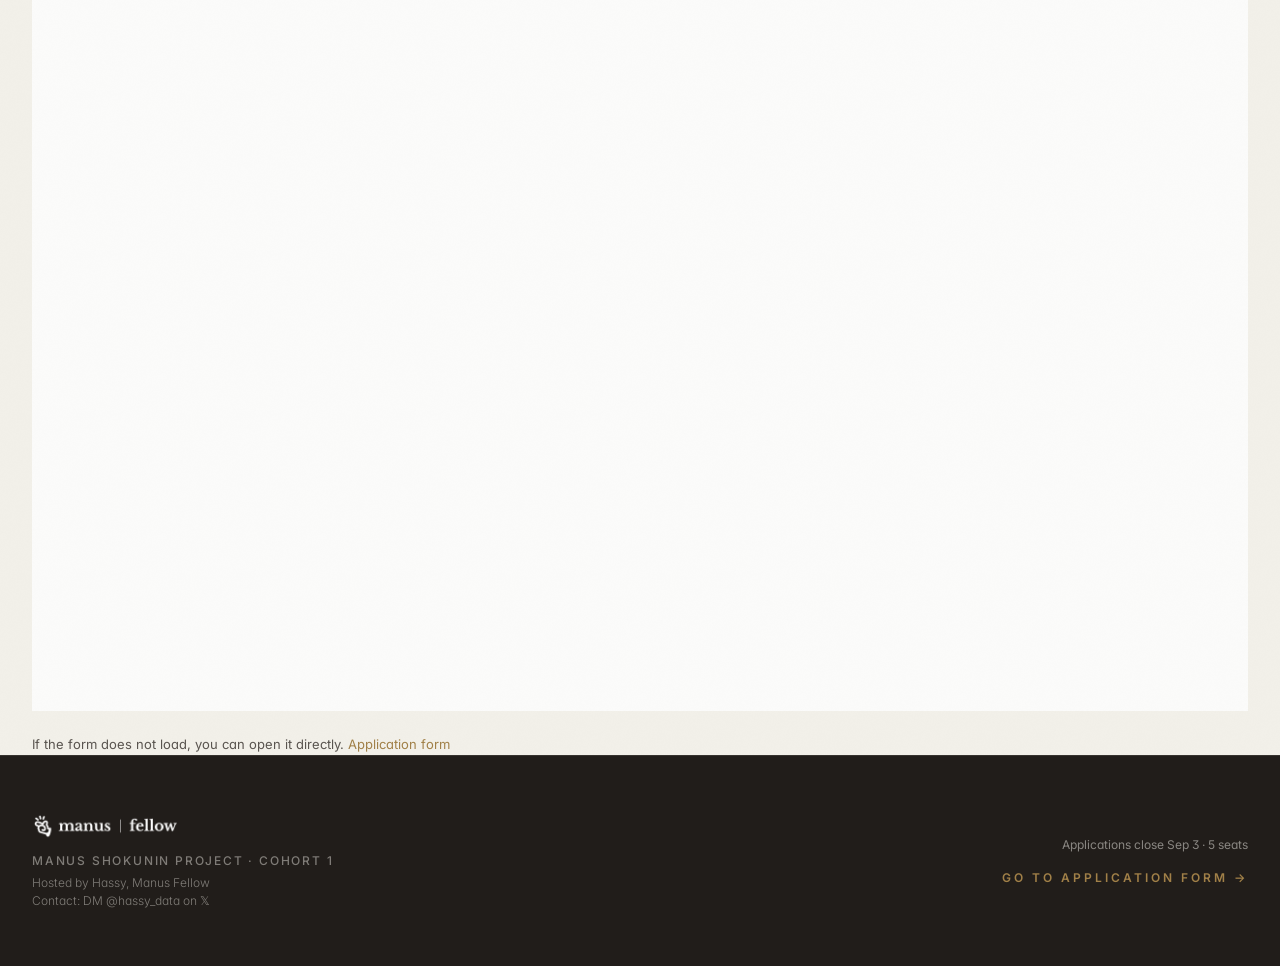
==== commit 97dd4401: "canonical/OGP/hreflangを新公開ドメイン（manus.space）に差し替え" ====
--- a/en/index.html
+++ b/en/index.html
@@ -12,14 +12,14 @@
     <meta property="og:type" content="website" />
     <meta property="og:title" content="Manus Shokunin Project — Cohort 1" />
     <meta property="og:description" content="From AI user to AI maker. In six weeks, build the app you have in mind — and release it to the world. No coding experience required." />
-    <meta property="og:url" content="https://haassy.github.io/shokunin-lp/en/" />
-    <meta property="og:image" content="https://haassy.github.io/shokunin-lp/og-image-v3.jpg" />
+    <meta property="og:url" content="https://shokuninlp-n7a5efnm.manus.space/en/" />
+    <meta property="og:image" content="https://shokuninlp-n7a5efnm.manus.space/og-image-v3.jpg" />
     <meta property="og:locale" content="en_US" />
     <meta name="twitter:card" content="summary_large_image" />
     <meta name="twitter:site" content="@hassy_data" />
-    <link rel="canonical" href="https://haassy.github.io/shokunin-lp/en/" />
-    <link rel="alternate" hreflang="ja" href="https://haassy.github.io/shokunin-lp/" />
-    <link rel="alternate" hreflang="en" href="https://haassy.github.io/shokunin-lp/en/" />
+    <link rel="canonical" href="https://shokuninlp-n7a5efnm.manus.space/en/" />
+    <link rel="alternate" hreflang="ja" href="https://shokuninlp-n7a5efnm.manus.space/" />
+    <link rel="alternate" hreflang="en" href="https://shokuninlp-n7a5efnm.manus.space/en/" />
     <link rel="preconnect" href="https://fonts.googleapis.com" />
     <link rel="preconnect" href="https://fonts.gstatic.com" crossorigin />
     <link href="https://fonts.googleapis.com/css2?family=Inter:ital,opsz,wght@0,14..32,100..900;1,14..32,100..900&family=Noto+Serif+JP:wght@300;400&display=swap" rel="stylesheet" />
